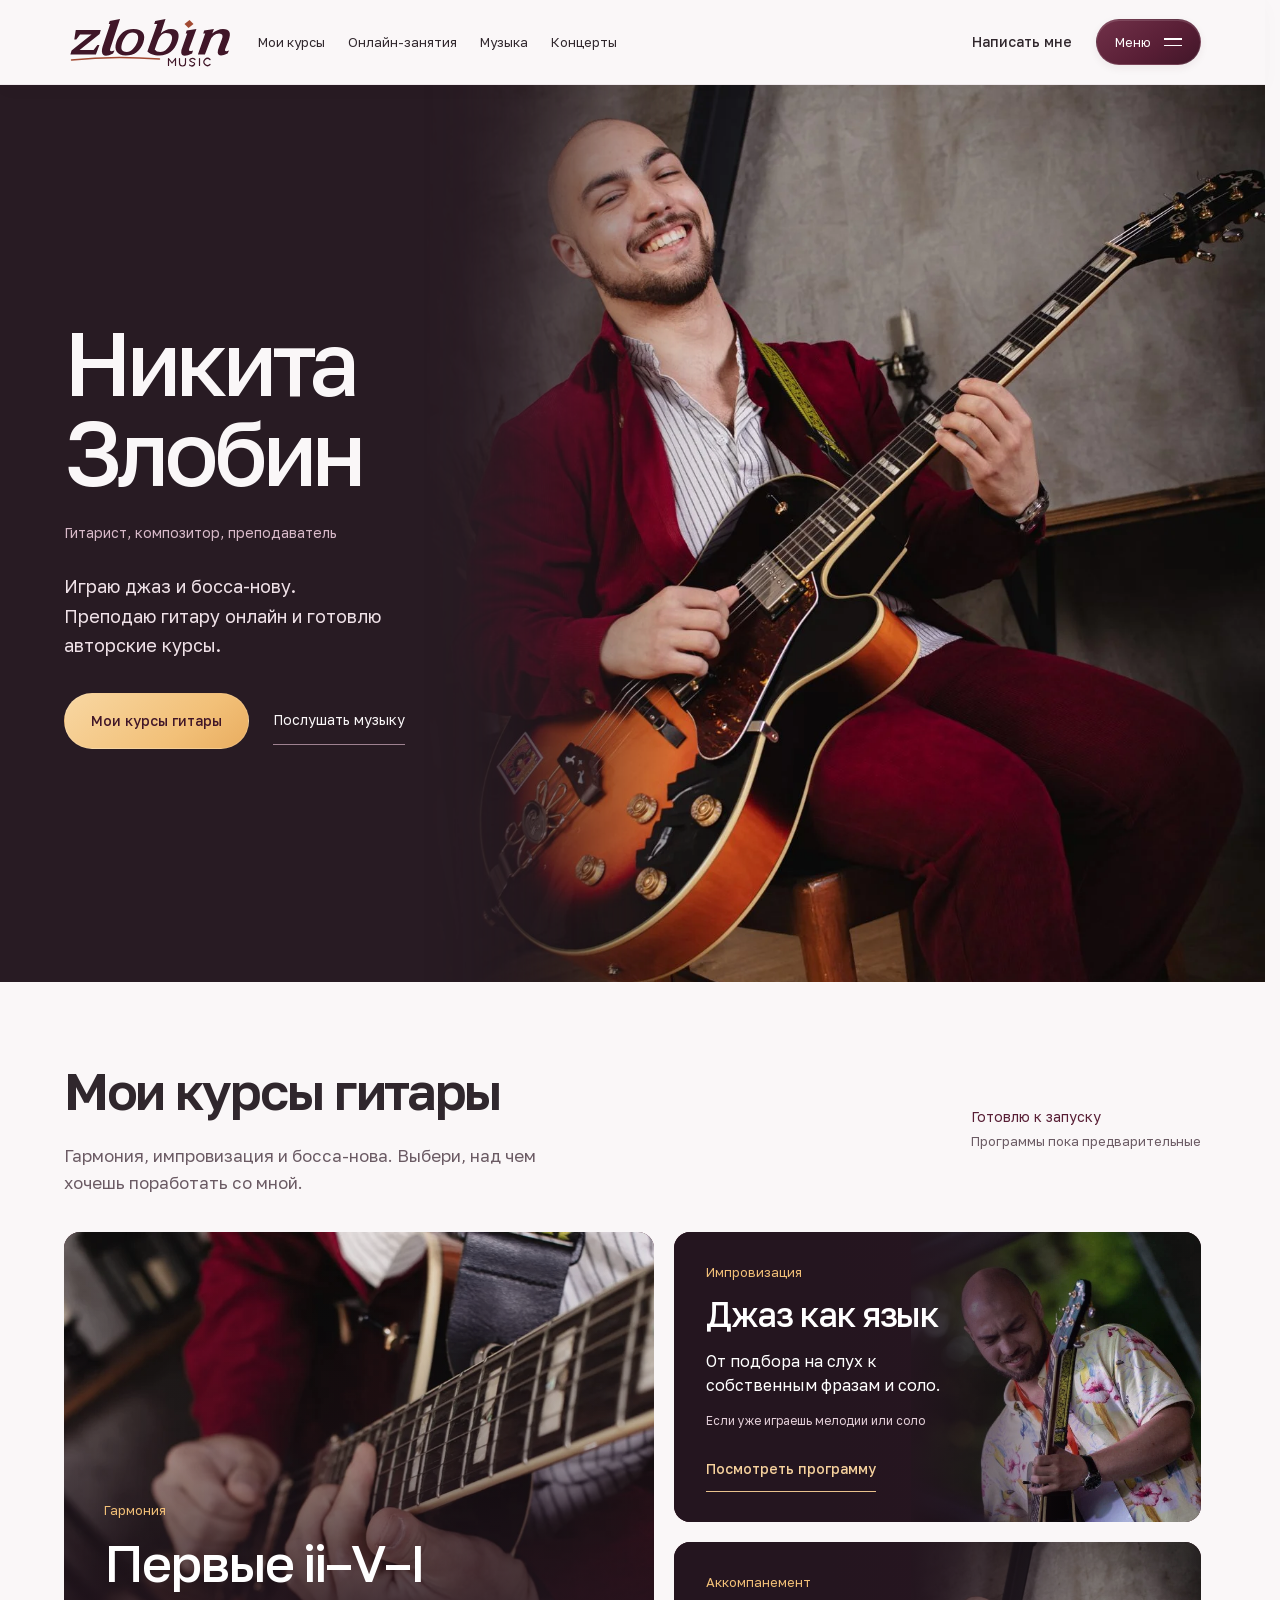
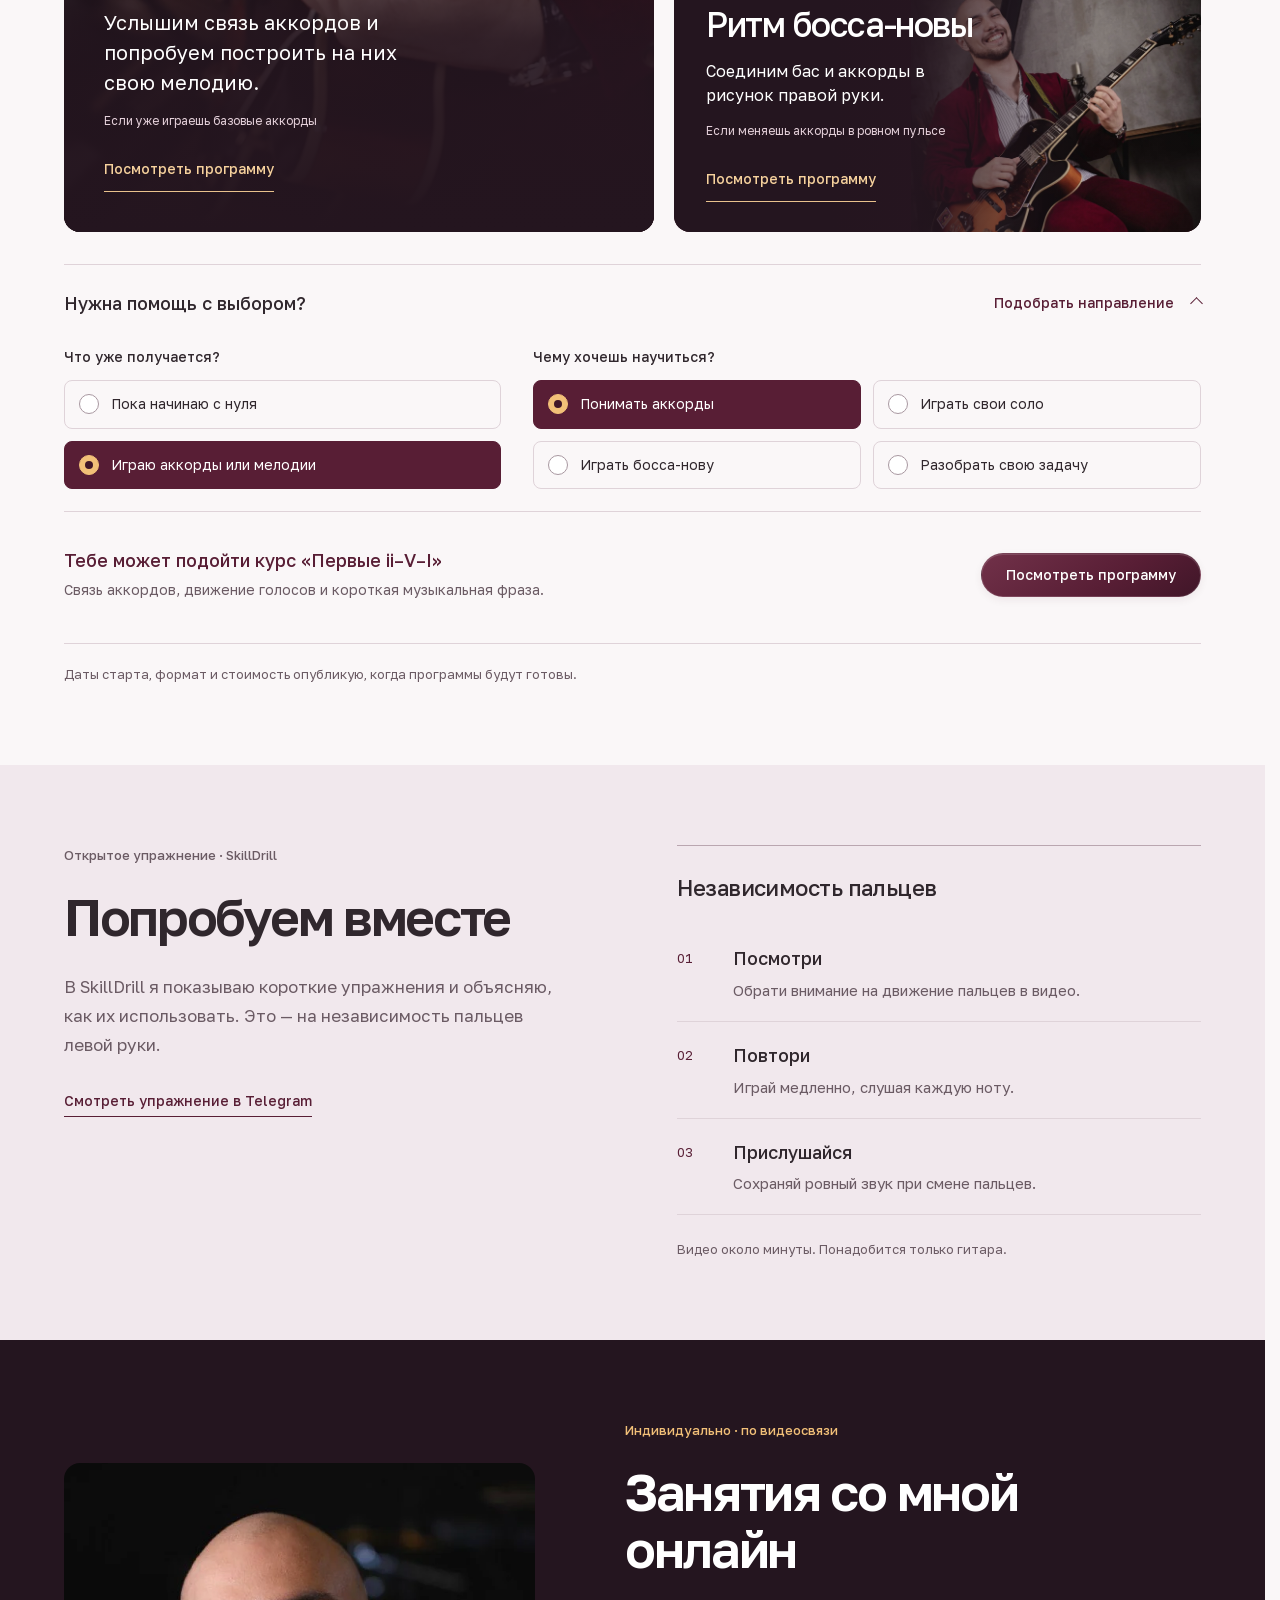
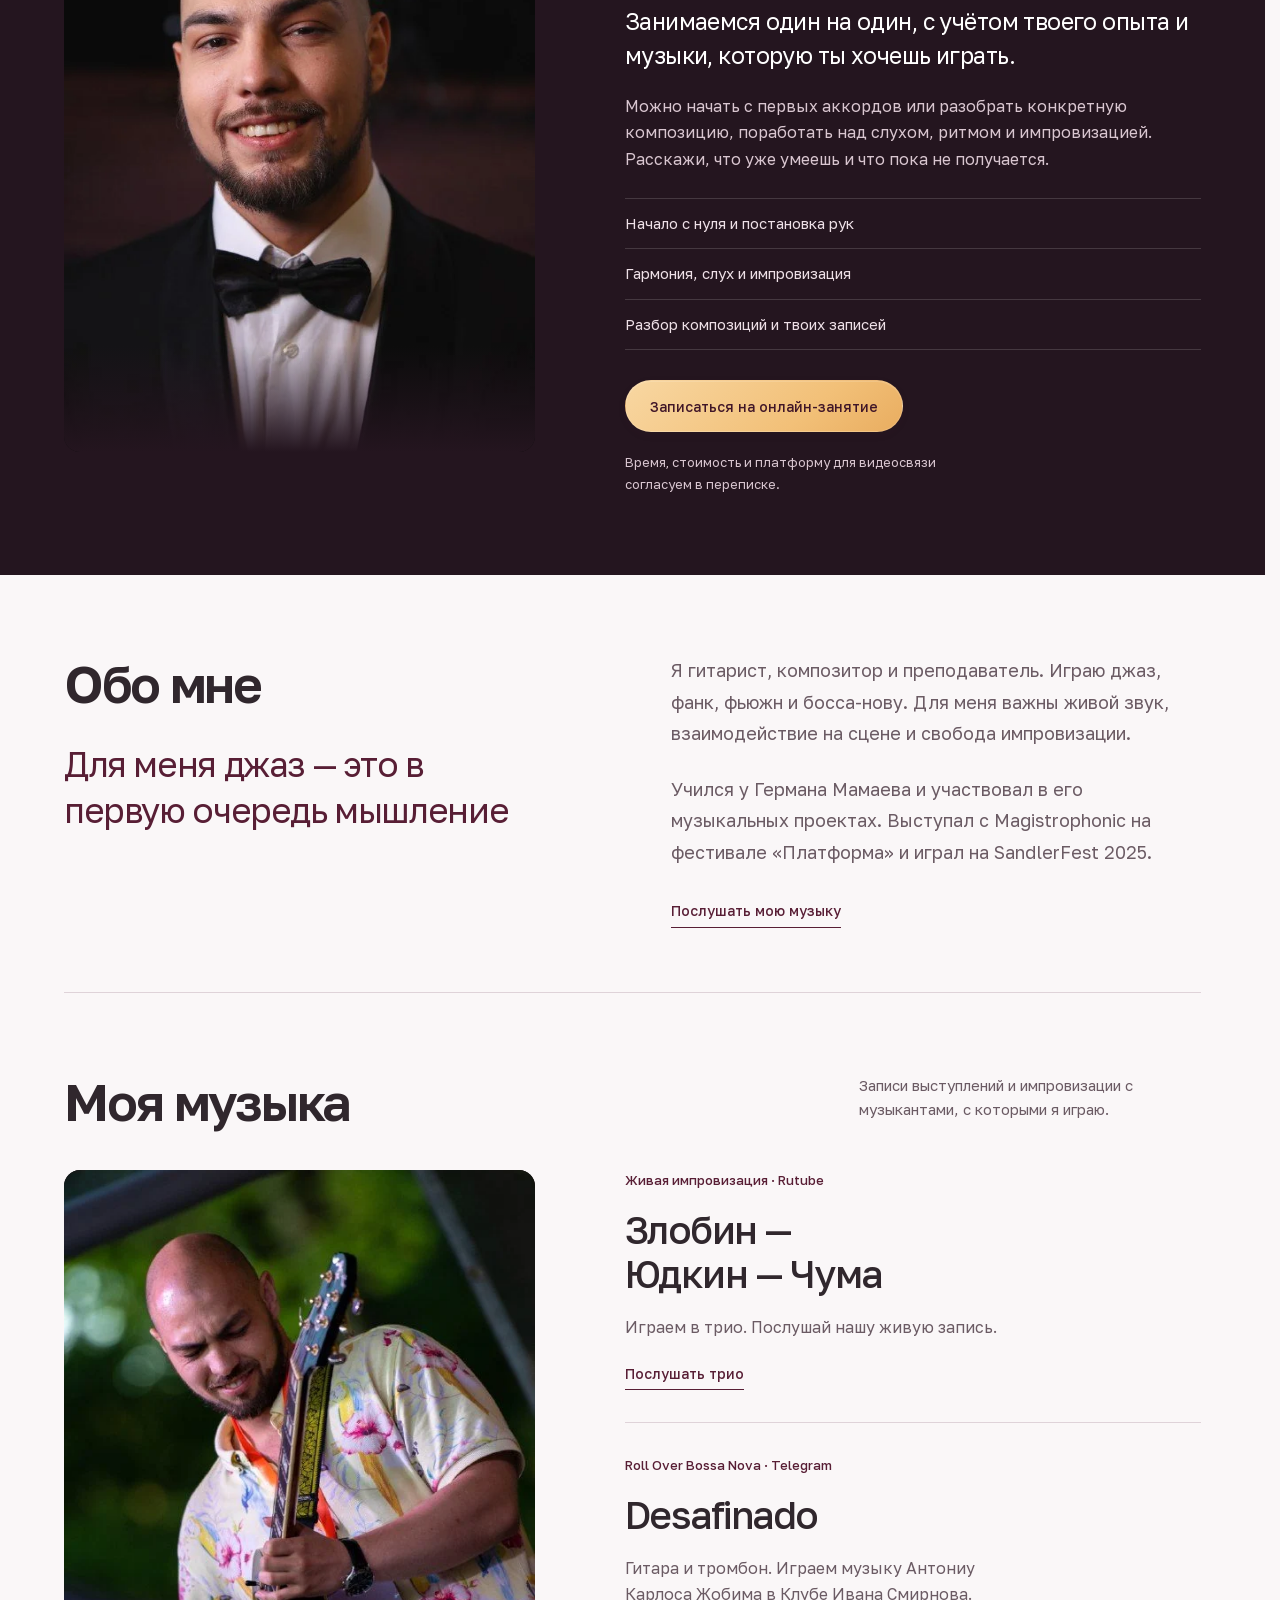
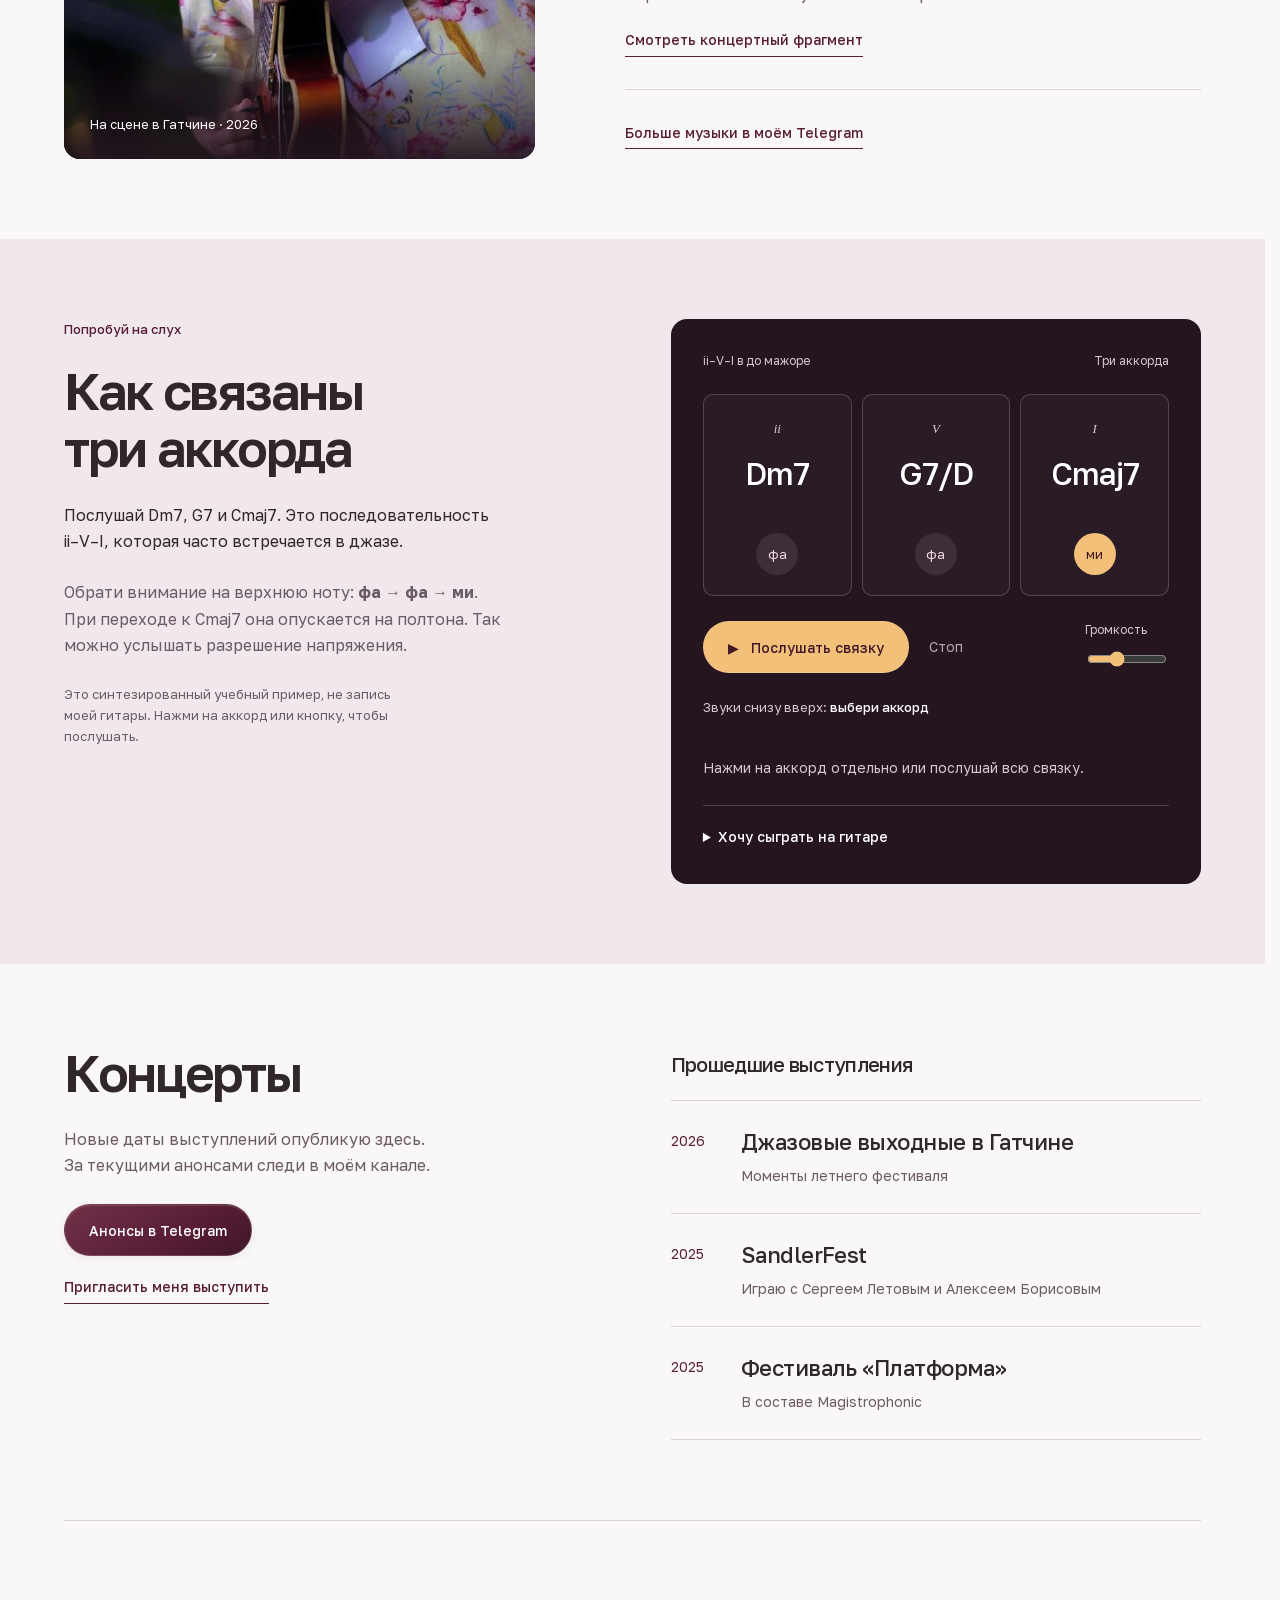
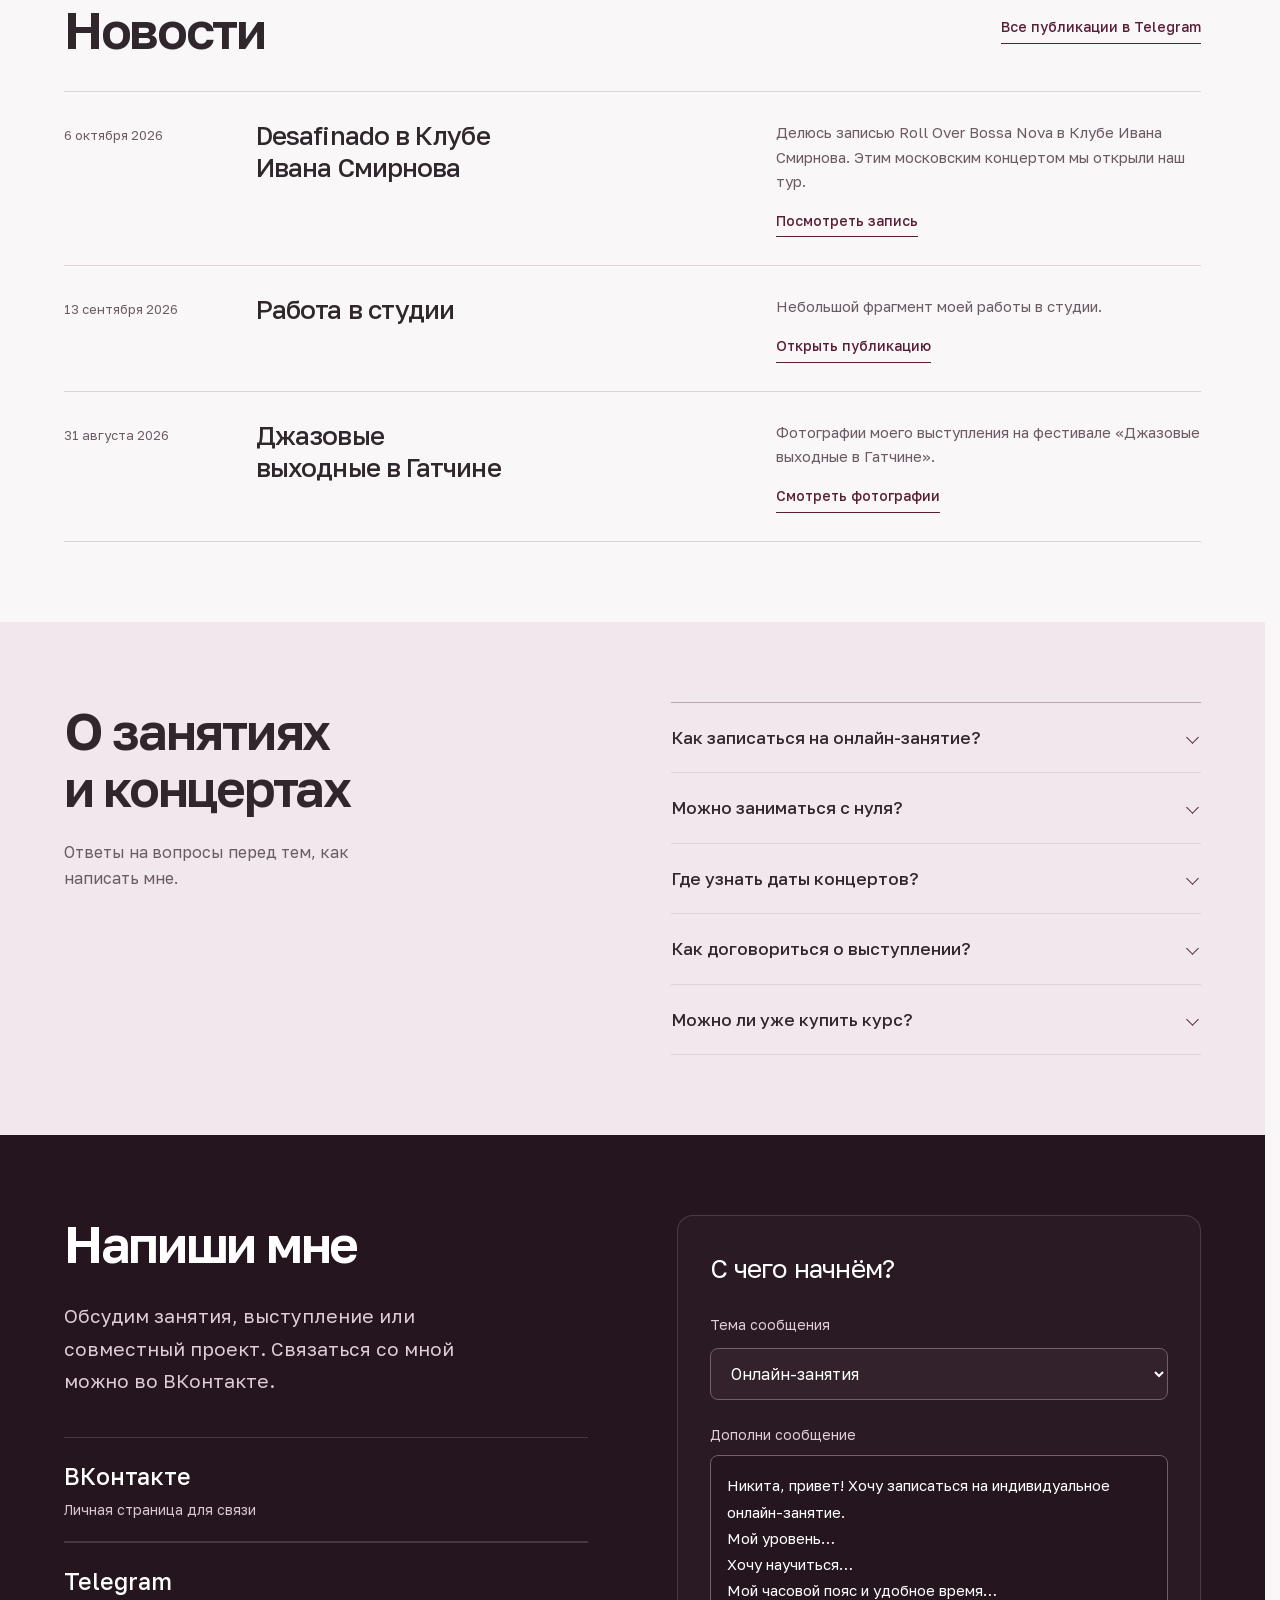
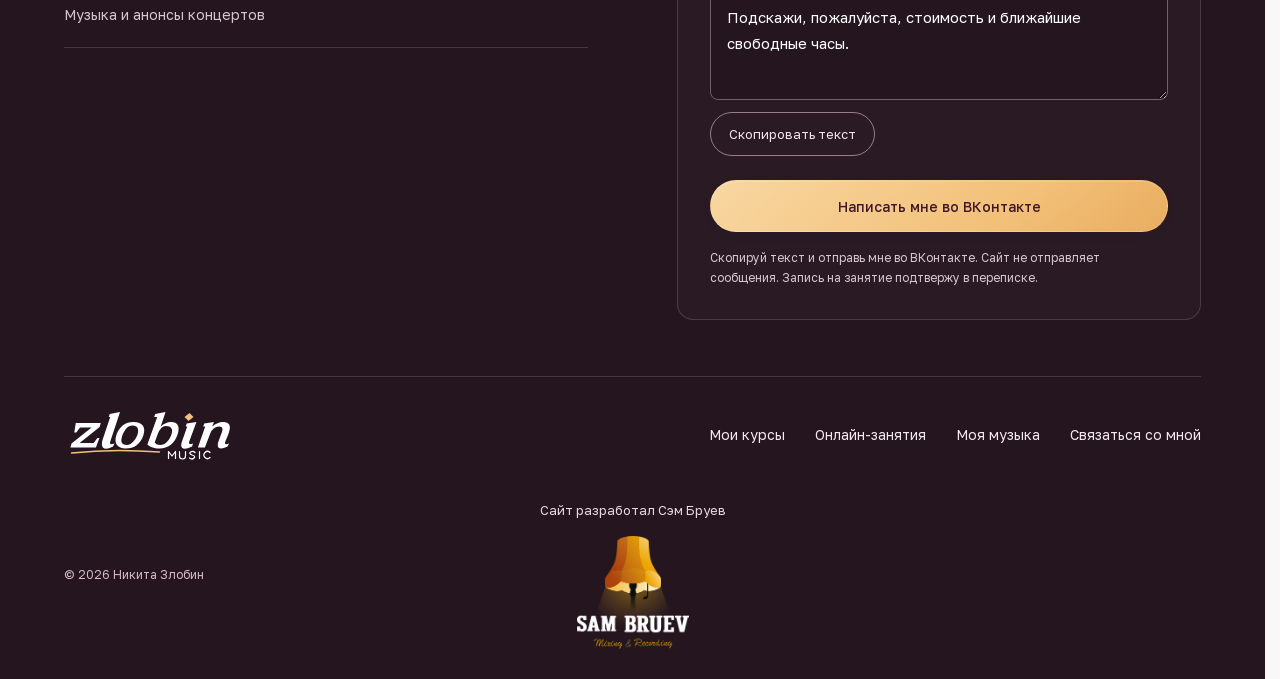
==== index.html @ dd5ce8de "Allocate two thirds to portrait and soften extended fade" ====
<!doctype html>
<html lang="ru">
<head>
<meta charset="utf-8">
<meta name="viewport" content="width=device-width, initial-scale=1">
<meta name="theme-color" content="#581e35">
<meta name="description" content="Я Никита Злобин, гитарист, композитор и преподаватель. Здесь моя музыка, концерты, новости, индивидуальные онлайн-занятия и курсы гитары.">
<meta name="robots" content="noindex, nofollow">
<meta property="og:title" content="Никита Злобин — музыка, концерты и занятия">
<meta property="og:description" content="Моя музыка, концертные записи и индивидуальные онлайн-занятия гитарой.">
<meta property="og:type" content="website">
<title>Никита Злобин — гитарист, композитор, преподаватель | Zlobin Music</title>
<link rel="icon" href="assets/favicon.svg?v=pathways-20261018" type="image/svg+xml">
<link rel="stylesheet" href="styles.css?v=hero-thirds-20261019">
<script src="site.js?v=pathways-20261018" defer></script>
<script src="app.js?v=pathways-20261018" defer></script>
</head>
<body>
<a class="skip" href="#main">Перейти к содержимому</a>
<header class="header">
 <a class="brand" href="#" aria-label="Zlobin Music — на главную"><img src="assets/logo.svg?v=pathways-20261018" alt="Zlobin Music" width="340" height="104"></a>
 <button class="menu-toggle" type="button" aria-expanded="false" aria-controls="menu-dialog" aria-haspopup="dialog">Меню <span class="menu-icon" aria-hidden="true"><i></i><i></i></span></button>
 <nav id="navigation" aria-label="Главная навигация"><a href="#courses">Мои курсы</a><a href="#lessons">Онлайн-занятия</a><a href="#music">Музыка</a><a href="#concerts">Концерты</a></nav>
 <a class="header-contact" href="#contact">Написать мне</a>
</header>
<main id="main">
<section class="artist-opening" aria-labelledby="hero-title">
 <div class="opening-layout">
  <div class="opening-copy">
   <h1 id="hero-title"><span>Никита</span> <span>Злобин</span></h1>
   <p class="opening-role">Гитарист, композитор, преподаватель</p>
   <p class="opening-description">Играю джаз и босса-нову.<br>Преподаю гитару онлайн и готовлю авторские курсы.</p>
   <div class="opening-actions"><a class="button button-light" href="#courses">Мои курсы гитары</a><a class="opening-listen" href="#music">Послушать музыку</a></div>
  </div>
  <figure class="opening-portrait"><img src="assets/portrait-burgundy.webp" width="1200" height="1800" alt="Я с полуакустической гитарой в бордовом костюме" fetchpriority="high"></figure>
 </div>
</section>
<section class="courses section editorial-courses" id="courses" aria-labelledby="courses-title">
 <div class="section-heading"><div><h2 id="courses-title">Мои курсы гитары</h2><p class="course-section-intro">Гармония, импровизация и босса-нова. Выбери, над чем хочешь поработать со мной.</p></div><p class="course-release-note">Готовлю к запуску<br><span>Программы пока предварительные</span></p></div>
 <div class="editorial-course-grid">
 <article class="course-feature course-feature-main"><img class="course-cover" src="assets/hands-fretboard.webp" width="1300" height="867" alt="Мои руки на грифе гитары" loading="lazy"><div class="course-feature-copy"><p class="course-category">Гармония</p><h3><a href="course-harmony.html">Первые ii–V–I</a></h3><p class="course-description">Услышим связь аккордов и попробуем построить на них свою мелодию.</p><p class="course-entry">Если уже играешь базовые аккорды</p><a class="course-feature-link" href="course-harmony.html">Посмотреть программу</a></div></article>
 <article class="course-feature course-feature-jazz"><img class="course-cover" src="assets/concert-gatchina.webp" width="532" height="800" alt="Играю на концерте в Гатчине" loading="lazy"><div class="course-feature-copy"><p class="course-category">Импровизация</p><h3><a href="course-jazz.html">Джаз как язык</a></h3><p class="course-description">От подбора на слух к собственным фразам и соло.</p><p class="course-entry">Если уже играешь мелодии или соло</p><a class="course-feature-link" href="course-jazz.html">Посмотреть программу</a></div></article>
 <article class="course-feature course-feature-bossa"><img class="course-cover" src="assets/portrait-burgundy.webp" width="1200" height="1800" alt="С гитарой перед выступлением" loading="lazy"><div class="course-feature-copy"><p class="course-category">Аккомпанемент</p><h3><a href="course-bossa.html">Ритм босса-новы</a></h3><p class="course-description">Соединим бас и аккорды в рисунок правой руки.</p><p class="course-entry">Если меняешь аккорды в ровном пульсе</p><a class="course-feature-link" href="course-bossa.html">Посмотреть программу</a></div></article>
 </div>
 <details class="course-assistance" open><summary><span>Нужна помощь с выбором?</span><span class="assistance-action">Подобрать направление</span></summary><div class="details-body"><div class="learning-finder" id="choose" aria-labelledby="choose-title">
 <div class="finder-heading"><h3 id="choose-title">Подберём направление</h3><p>Расскажи, что уже получается и что хочется освоить.</p></div>
 <div class="finder-fields"><fieldset class="level-options"><legend>Что уже получается?</legend><label><input type="radio" name="level" value="new"><span>Пока начинаю с нуля</span></label><label><input type="radio" name="level" value="basics" checked><span>Играю аккорды или мелодии</span></label></fieldset>
 <fieldset class="goal-options"><legend>Чему хочешь научиться?</legend><label><input type="radio" name="goal" value="harmony" checked><span>Понимать аккорды</span></label><label><input type="radio" name="goal" value="jazz"><span>Играть свои соло</span></label><label><input type="radio" name="goal" value="bossa"><span>Играть босса-нову</span></label><label><input type="radio" name="goal" value="personal"><span>Разобрать свою задачу</span></label></fieldset></div>
 <div class="recommendation"><div role="status" aria-live="polite"><p id="recommendation-title">Тебе может подойти курс «Первые ii–V–I»</p><span id="recommendation-text">Связь аккордов, движение голосов и короткая музыкальная фраза.</span></div><a class="button button-dark" id="recommendation-action" href="course-harmony.html">Посмотреть программу</a></div>
 <noscript><p>Выбери направление из программ выше или напиши мне о своей задаче.</p></noscript>
 </div></div></details>
 <p class="catalog-note">Даты старта, формат и стоимость опубликую, когда программы будут готовы.</p>
</section>
<section class="section first-lesson" id="first-lesson" aria-labelledby="first-lesson-title">
 <div class="sample-copy"><p class="section-label">Открытое упражнение · SkillDrill</p><h2 id="first-lesson-title">Попробуем вместе</h2><p class="sample-description">В SkillDrill я показываю короткие упражнения и объясняю, как их использовать. Это — на независимость пальцев левой руки.</p><a class="text-link" href="https://t.me/Zlobin_Academy/1515" target="_blank" rel="noopener noreferrer">Смотреть упражнение в Telegram</a></div>
 <div class="exercise-guide"><p class="exercise-heading">Независимость пальцев</p><ol class="exercise-steps"><li><span>Посмотри</span><p>Обрати внимание на движение пальцев в видео.</p></li><li><span>Повтори</span><p>Играй медленно, слушая каждую ноту.</p></li><li><span>Прислушайся</span><p>Сохраняй ровный звук при смене пальцев.</p></li></ol><p class="sample-caption">Видео около минуты. Понадобится только гитара.</p></div>
</section>
<section class="section lessons-section" id="lessons" aria-labelledby="lessons-title"><div class="lessons-photo"><img src="assets/portrait-tux.webp" width="1200" height="1800" alt="Мой портрет перед выступлением" loading="lazy"></div><div class="lessons-copy"><p class="section-label">Индивидуально · по видеосвязи</p><h2 id="lessons-title">Занятия со мной<br>онлайн</h2><p class="large-text">Занимаемся один на один, с учётом твоего опыта и музыки, которую ты хочешь играть.</p><p>Можно начать с первых аккордов или разобрать конкретную композицию, поработать над слухом, ритмом и импровизацией. Расскажи, что уже умеешь и что пока не получается.</p><ul class="lesson-topics"><li>Начало с нуля и постановка рук</li><li>Гармония, слух и импровизация</li><li>Разбор композиций и твоих записей</li></ul><a class="button button-light" href="#contact" data-contact-intent="lesson">Записаться на онлайн-занятие</a><p class="lesson-terms">Время, стоимость и платформу для видеосвязи согласуем в переписке.</p></div></section>
<section class="section mentor" id="nikita" aria-labelledby="nikita-title">
 <div class="mentor-intro"><h2 id="nikita-title">Обо мне</h2><p class="artist-statement">Для меня джаз — это в первую очередь мышление</p></div>
 <div class="mentor-copy"><p>Я гитарист, композитор и преподаватель. Играю джаз, фанк, фьюжн и босса-нову. Для меня важны живой звук, взаимодействие на сцене и свобода импровизации.</p><p>Учился у Германа Мамаева и участвовал в его музыкальных проектах. Выступал с Magistrophonic на фестивале «Платформа» и играл на SandlerFest 2025.</p><a class="text-link" href="#music">Послушать мою музыку</a></div>
</section>
<section class="section music-section" id="music" aria-labelledby="music-title">
 <div class="section-heading"><div><h2 id="music-title">Моя музыка</h2></div><p class="section-aside">Записи выступлений и импровизации с музыкантами, с которыми я играю.</p></div>
 <div class="music-layout">
  <figure class="music-portrait"><img src="assets/concert-gatchina.webp" width="532" height="800" alt="Играю на фестивале в Гатчине" loading="lazy"><figcaption>На сцене в Гатчине · 2026</figcaption></figure>
  <div class="music-recordings"><article class="recording"><p class="section-label">Живая импровизация · Rutube</p><h3>Злобин —<br>Юдкин — Чума</h3><p>Играем в трио. Послушай нашу живую запись.</p><a class="text-link" href="https://rutube.ru/video/dad7300457212fba377046d3d263dbac/" target="_blank" rel="noopener noreferrer">Послушать трио</a></article><article class="recording"><p class="section-label">Roll Over Bossa Nova · Telegram</p><h3>Desafinado</h3><p>Гитара и тромбон. Играем музыку Антониу Карлоса Жобима в Клубе Ивана Смирнова.</p><a class="text-link" href="https://t.me/Zlobin_Academy/1796" target="_blank" rel="noopener noreferrer">Смотреть концертный фрагмент</a></article><a class="music-more text-link" href="https://t.me/Zlobin_Academy" target="_blank" rel="noopener noreferrer">Больше музыки в моём Telegram</a></div>
 </div>
</section>
<section class="practice" id="practice" aria-labelledby="practice-title">
 <div class="practice-intro"><p class="section-label">Попробуй на слух</p><h2 id="practice-title">Как связаны<br>три аккорда</h2><p>Послушай Dm7, G7 и Cmaj7. Это последовательность ii–V–I, которая часто встречается в джазе.</p><p class="practice-instruction">Обрати внимание на верхнюю ноту: <strong>фа → фа → ми</strong>. При переходе к Cmaj7 она опускается на полтона. Так можно услышать разрешение напряжения.</p><p class="audio-disclaimer">Это синтезированный учебный пример, не запись моей гитары. Нажми на аккорд или кнопку, чтобы послушать.</p></div>
 <div class="lesson"><div class="lesson-top"><span>ii–V–I в до мажоре</span><span>Три аккорда</span></div>
  <div class="chords"><button class="chord" data-chord="0" aria-label="Послушать Dm7, ре минор септаккорд"><span class="degree">ii</span><strong>Dm7</strong><span class="chord-notes">ре · ля · до · фа</span><span class="top-note">фа</span></button><button class="chord" data-chord="1" aria-label="Послушать G7 с ре в басу"><span class="degree">V</span><strong>G7/D</strong><span class="chord-notes">ре · соль · си · фа</span><span class="top-note">фа</span></button><button class="chord" data-chord="2" aria-label="Послушать Cmaj7, до мажорный большой септаккорд"><span class="degree">I</span><strong>Cmaj7</strong><span class="chord-notes">до · соль · си · ми</span><span class="top-note resolve">ми</span></button></div>
  <div class="lesson-controls"><button class="button button-dark" id="play-sequence" aria-pressed="false"><span aria-hidden="true">▶</span> Послушать связку</button><button class="sound-stop" id="stop-audio" disabled>Стоп</button><label class="volume">Громкость <input id="volume" type="range" min="0" max="100" value="35" aria-label="Громкость примера"></label></div>
  <p class="voicing-caption">Звуки снизу вверх: <strong id="voicing-notes">выбери аккорд</strong></p><p class="sound-status" id="sound-status" role="status" aria-live="polite">Нажми на аккорд отдельно или послушай всю связку.</p>
  <details class="play-yourself"><summary>Хочу сыграть на гитаре</summary><div class="details-body"><div><p>Стандартный строй: ми–ля–ре–соль–си–ми. Струны от шестой к первой. × — не играть. Числа — лады.</p><dl><div><dt>Dm7</dt><dd>× 5 7 5 6 ×</dd></div><div><dt>G7/D</dt><dd>× 5 5 4 6 ×</dd></div><div><dt>Cmaj7</dt><dd>× 3 5 4 5 ×</dd></div></dl><p>G7/D — аккорд G7 с нотой ре в басу. Играй медленно, слушая каждый голос. Сначала спой верхние ноты, затем найди их на грифе.</p></div></div></details>
 </div>
</section>
<section class="concert-section section" id="concerts" aria-labelledby="concerts-title">
 <div class="concert-heading"><h2 id="concerts-title">Концерты</h2><p>Новые даты выступлений опубликую здесь. За текущими анонсами следи в моём канале.</p><a class="button button-dark" href="https://t.me/Zlobin_Academy" target="_blank" rel="noopener noreferrer">Анонсы в Telegram</a><a class="text-link concert-booking" href="#contact" data-contact-intent="concert">Пригласить меня выступить</a></div>
 <div class="concert-archive"><h3>Прошедшие выступления</h3>
 <a class="archive-item" href="https://t.me/Zlobin_Academy/1784" target="_blank" rel="noopener noreferrer"><span class="archive-year">2026</span><div><h4>Джазовые выходные в Гатчине</h4><p>Моменты летнего фестиваля</p></div></a>
 <a class="archive-item" href="https://t.me/Zlobin_Academy/1471" target="_blank" rel="noopener noreferrer"><span class="archive-year">2025</span><div><h4>SandlerFest</h4><p>Играю с Сергеем Летовым и Алексеем Борисовым</p></div></a>
 <a class="archive-item" href="https://t.me/Zlobin_Academy/1303" target="_blank" rel="noopener noreferrer"><span class="archive-year">2025</span><div><h4>Фестиваль «Платформа»</h4><p>В составе Magistrophonic</p></div></a>
 </div>
</section>
<section class="section news-section" id="news" aria-labelledby="news-title"><div class="section-heading"><div><h2 id="news-title">Новости</h2></div><a class="text-link" href="https://t.me/Zlobin_Academy" target="_blank" rel="noopener noreferrer">Все публикации в Telegram</a></div>
 <div class="news-grid">
 <article class="news-item"><time datetime="2026-10-06">6 октября 2026</time><h3><a href="https://t.me/Zlobin_Academy/1796" target="_blank" rel="noopener noreferrer">Desafinado в Клубе Ивана Смирнова</a></h3><p>Делюсь записью Roll Over Bossa Nova в Клубе Ивана Смирнова. Этим московским концертом мы открыли наш тур.</p><a class="text-link" href="https://t.me/Zlobin_Academy/1796" target="_blank" rel="noopener noreferrer">Посмотреть запись</a></article>
 <article class="news-item"><time datetime="2026-09-13">13 сентября 2026</time><h3><a href="https://t.me/Zlobin_Academy/1791" target="_blank" rel="noopener noreferrer">Работа в студии</a></h3><p>Небольшой фрагмент моей работы в студии.</p><a class="text-link" href="https://t.me/Zlobin_Academy/1791" target="_blank" rel="noopener noreferrer">Открыть публикацию</a></article>
 <article class="news-item"><time datetime="2026-08-31">31 августа 2026</time><h3><a href="https://t.me/Zlobin_Academy/1784" target="_blank" rel="noopener noreferrer">Джазовые выходные в Гатчине</a></h3><p>Фотографии моего выступления на фестивале «Джазовые выходные в Гатчине».</p><a class="text-link" href="https://t.me/Zlobin_Academy/1784" target="_blank" rel="noopener noreferrer">Смотреть фотографии</a></article>
 </div>
</section>
<section class="section faq" id="questions" aria-labelledby="faq-title"><div><h2 id="faq-title">О занятиях<br>и концертах</h2><p class="faq-intro">Ответы на вопросы перед тем, как написать мне.</p></div><div class="faq-list">
<details><summary>Как записаться на онлайн-занятие?</summary><div class="details-body"><p>Выбери тему «Онлайн-занятия» в контактах и напиши мне во ВКонтакте. Расскажи о своём уровне и задачах, укажи часовой пояс и удобное время. Стоимость, расписание и платформу для видеосвязи обсудим в переписке. Запись подтвержу лично.</p></div></details>
<details><summary>Можно заниматься с нуля?</summary><div class="details-body"><p>Да, можем начать с первых аккордов. Расскажи мне о своём инструменте и о музыке, которую хочешь играть. А для курсов ii–V–I, импровизации и босса-новы уже понадобятся базовые навыки.</p></div></details>
<details><summary>Где узнать даты концертов?</summary><div class="details-body"><p>Следи за анонсами в <a href="https://t.me/Zlobin_Academy" target="_blank" rel="noopener noreferrer">моём Telegram-канале</a>. Записи и фотографии прошлых выступлений собраны в разделе «Концерты».</p></div></details>
<details><summary>Как договориться о выступлении?</summary><div class="details-body"><p>В контактах выбери «Выступление на мероприятии». Напиши мне дату, город, площадку и желаемый формат выступления. Обсудим программу и условия.</p></div></details>
<details><summary>Можно ли уже купить курс?</summary><div class="details-body"><p>Я ещё готовлю курсы. Пока можно посмотреть предварительные программы и написать мне о своём интересе. Даты, формат и стоимость опубликую перед запуском. Оплата на сайте пока не открыта.</p></div></details>
</div></section>
<section class="contact" id="contact" aria-labelledby="contact-title"><div><h2 id="contact-title">Напиши мне</h2><p class="contact-intro">Обсудим занятия, выступление или совместный проект. Связаться со мной можно во ВКонтакте.</p><div class="contact-links"><a href="https://vk.com/nik_zlobin" target="_blank" rel="noopener noreferrer"><strong>ВКонтакте</strong><span>Личная страница для связи</span></a><a href="https://t.me/Zlobin_Academy" target="_blank" rel="noopener noreferrer"><strong>Telegram</strong><span>Музыка и анонсы концертов</span></a></div></div><div class="contact-action"><p class="contact-form-heading">С чего начнём?</p><label class="contact-topic-label" for="contact-topic">Тема сообщения</label><select id="contact-topic"><option value="lesson">Онлайн-занятия</option><option value="concert">Выступление на мероприятии</option><option value="collaboration">Совместный проект</option><option value="course">Курсы</option></select><div class="message-box"><label for="contact-message">Дополни сообщение</label><textarea id="contact-message" rows="6" spellcheck="false">Никита, привет! Хочу записаться на индивидуальное онлайн-занятие.
Мой уровень…
Хочу научиться…
Мой часовой пояс и удобное время…
Подскажи, пожалуйста, стоимость и ближайшие свободные часы.</textarea><div class="copy-row"><button class="copy-button" type="button" data-copy="contact-message">Скопировать текст</button><span class="copy-status" id="contact-message-status" role="status"></span></div></div><a class="button button-light" href="https://vk.com/nik_zlobin" target="_blank" rel="noopener noreferrer">Написать мне во ВКонтакте</a><p class="contact-note">Скопируй текст и отправь мне во ВКонтакте. Сайт не отправляет сообщения. Запись на занятие подтвержу в переписке.</p></div></section>
</main>
<footer class="site-footer">
 <div class="footer-main"><a class="brand" href="#" aria-label="Zlobin Music — на главную"><img src="assets/logo-light.svg?v=pathways-20261018" alt="Zlobin Music" width="340" height="104"></a><nav class="footer-nav" aria-label="Навигация в подвале"><a href="#courses">Мои курсы</a><a href="#lessons">Онлайн-занятия</a><a href="#music">Моя музыка</a><a href="#contact">Связаться со мной</a></nav></div>
 <div class="footer-meta"><span>© 2026 Никита Злобин</span><a class="footer-creator" href="https://sambruev.ru/" target="_blank" rel="noopener noreferrer" aria-label="Сайт разработал Сэм Бруев — перейти на sambruev.ru"><span class="footer-creator-label">Сайт разработал Сэм Бруев</span><img src="assets/sam-bruev-logo.png?v=transparent" alt="Sam Bruev — логотип с лампой" width="512" height="514" loading="lazy"></a></div>
</footer>
<dialog id="menu-dialog" class="menu-drawer" aria-labelledby="menu-title">
<div class="drawer-top"><span id="menu-title"><img src="assets/logo-light.svg?v=pathways-20261018" width="340" height="104" alt="Zlobin Music"></span><button class="menu-close" type="button" aria-label="Закрыть меню"><span aria-hidden="true">×</span></button></div>
<div class="drawer-intro"><img src="assets/portrait-burgundy.webp" alt="" width="1200" height="1800"><div><p>Никита Злобин</p><span>Гитарист и преподаватель</span></div></div>
<nav class="drawer-nav" aria-label="Все разделы сайта"><a href="#courses">Мои курсы</a><a href="#nikita">Обо мне</a><a href="#lessons">Онлайн-занятия</a><a href="#music">Моя музыка</a><a href="#concerts">Концерты</a><a href="#news">Новости</a><a href="#contact">Написать мне</a></nav>

</dialog>

<noscript><div class="noscript">Подбор курса, меню и звук используют JavaScript. Программы курсов и ссылки на мои страницы доступны без него.</div></noscript>
</body>
</html>
---- styles.css ----
@font-face{font-family:Golos;src:url('assets/golos-latin.woff2') format('woff2');font-style:normal;font-weight:400 900;font-display:swap;unicode-range:U+0000-00FF,U+0131,U+0152-0153,U+02BB-02BC,U+02C6,U+02DA,U+02DC,U+0304,U+0308,U+0329,U+2000-206F,U+20AC,U+2122,U+2191,U+2193,U+2212,U+2215,U+FEFF,U+FFFD}
@font-face{font-family:Golos;src:url('assets/golos-cyrillic.woff2') format('woff2');font-style:normal;font-weight:400 900;font-display:swap;unicode-range:U+0301,U+0400-045F,U+0490-0491,U+04B0-04B1,U+2116}
:root{--wine:#581e35;--wine-dark:#401628;--ink:#242c38;--muted:#59636e;--paper:#fafbfc;--blue:#e8eff6;--blue-deep:#203c58;--line:#d1d9e1;--white:#fff;--gutter:clamp(22px,5vw,80px);--radius:5px;--font:Golos,Arial,sans-serif;color-scheme:light}
*{box-sizing:border-box}html{scroll-behavior:smooth;scroll-padding-top:28px}body{margin:0;color:var(--ink);background:var(--paper);font:16px/1.6 var(--font);-webkit-font-smoothing:antialiased}body.modal-open{overflow:hidden}button,input{font:inherit}a{color:inherit;text-decoration:none}button{cursor:pointer}button:disabled{cursor:default}button,a,input,summary{-webkit-tap-highlight-color:transparent}button:focus-visible,a:focus-visible,input:focus-visible,summary:focus-visible{outline:3px solid #ad6213;outline-offset:5px}img{display:block;max-width:100%;height:auto}p,h1,h2,h3,figure{margin:0}p{max-width:67ch}h1,h2,h3{font-weight:600;letter-spacing:-.055em;line-height:1.06;text-wrap:balance}h1{font-size:clamp(56px,6.5vw,104px)}h2{font-size:clamp(35px,4vw,62px)}h3{font-size:clamp(27px,2.4vw,37px)}.sr-only{position:absolute;width:1px;height:1px;overflow:hidden;clip-path:inset(50%);white-space:nowrap}.skip{position:fixed;left:20px;top:-100px;padding:12px 20px;z-index:100;background:white;color:var(--ink)}.skip:focus{top:16px}.header{min-height:100px;padding:20px var(--gutter);display:flex;align-items:center;justify-content:space-between;gap:24px;background:#fff}.brand{display:block;line-height:1}.brand>span{font-size:38px;font-weight:700;letter-spacing:-3px;position:relative;padding-right:50px}.brand-music{position:absolute;right:0;bottom:-12px;font-family:Georgia,serif;font-size:23px;font-style:italic;font-weight:400;letter-spacing:-1.5px}.brand img{width:150px;height:auto}.header nav{display:flex;align-items:center;gap:30px;font-size:14px}.header nav a:hover,.header-contact:hover{color:var(--wine);text-decoration:underline;text-underline-offset:6px}.header-contact{font-size:14px;font-weight:500}.header-contact span{margin-left:16px}.menu-toggle{display:none}.hero{display:grid;grid-template-columns:1.08fr 1fr;min-height:720px;background:var(--wine);color:#fff;overflow:hidden}.hero-copy{padding:clamp(48px,5.3vw,86px) 36px 34px var(--gutter);display:flex;align-items:flex-start;flex-direction:column}.intro{font-size:14px;color:#e8ccd7;margin-bottom:36px;line-height:1.5}.hero-description{font-size:18px;line-height:1.7;max-width:430px;margin-top:30px;color:#f1dee6}.hero-actions{display:flex;align-items:center;gap:28px;margin-top:38px;flex-wrap:wrap}.button{display:inline-flex;align-items:center;justify-content:center;gap:22px;min-height:54px;padding:14px 23px;border:1px solid transparent;border-radius:var(--radius);font-size:14px;font-weight:500;line-height:1.5;transition:background-color .15s,color .15s}.button-light{background:#fff;color:var(--wine)}.button-light:hover{background:#f2e8ed}.button-dark{background:var(--blue-deep);color:#fff}.button-dark:hover{background:#142a40}.button-outline{border-color:var(--ink);background:transparent;color:var(--ink)}.button-outline:hover{background:var(--ink);color:#fff}.listen-link{position:relative;padding-left:39px;line-height:1.4;font-size:14px}.listen-link small{display:block;color:#e8ccd7;font-size:11px;margin-top:5px}.play-icon{position:absolute;left:0;top:2px;border:1px solid #bc8a9f;border-radius:100%;width:29px;height:29px;display:grid;place-items:center;font-size:10px;padding-left:1px}.hero-foot{margin-top:auto;padding-top:48px;color:#d4acbc;font-size:12px}.hero-photo{position:relative;min-width:0}.hero-photo>img{position:absolute;width:100%;height:100%;object-fit:cover;object-position:50% 38%}.hero-photo figcaption{position:absolute;bottom:24px;right:26px;padding:12px 17px;background:#fff;color:var(--ink);font-weight:500;font-size:14px;border-radius:3px}.hero-photo figcaption span{display:block;font-size:10px;font-weight:400;margin-top:4px}.musical-line{padding:26px var(--gutter);display:flex;justify-content:space-between;gap:16px;align-items:center;background:var(--blue);font-size:18px;font-weight:500;letter-spacing:-.4px}.line-mark{color:#6a839d;font-family:Georgia,serif;font-size:28px}.section{padding:100px var(--gutter);max-width:1600px;margin:auto}.section-label{font-size:13px;font-weight:500;margin-bottom:22px;color:var(--muted)}.intro-section{display:grid;grid-template-columns:1fr 1fr;gap:8%}.intro-explanation p+p{margin-top:18px;color:var(--muted)}.large-text{font-size:clamp(21px,2vw,27px);line-height:1.45;letter-spacing:-.6px}.text-link{display:inline-flex;align-items:center;gap:14px;border:0;border-bottom:1px solid currentColor;background:transparent;padding:0 0 4px;font-size:14px;font-weight:500;color:var(--wine);line-height:1.6}.text-link:hover{color:var(--ink)}.intro-explanation .text-link{margin-top:26px}.courses{padding-top:85px}.section-heading{display:flex;align-items:flex-end;justify-content:space-between;gap:40px;margin-bottom:40px}.launch-note{display:flex;gap:12px;max-width:330px;font-size:12px;color:var(--muted)}.launch-note strong{font-size:13px;color:var(--ink);font-weight:500}.launch-note p{margin-top:5px}.status-dot{width:8px;height:8px;background:#2d664b;flex-shrink:0;border-radius:50%;margin-top:6px}.course-grid{display:grid;grid-template-columns:repeat(3,minmax(0,1fr));gap:26px}.course{min-width:0;display:flex;flex-direction:column;background:#fff;border:1px solid var(--line);border-radius:5px;overflow:hidden}.course-art{height:230px;position:relative;overflow:hidden}.harmony-art{background:#c9dced;display:flex;align-items:center;justify-content:space-around;padding:20px;color:#254760}.harmony-art>span{font-family:Georgia,serif;font-size:80px;font-style:italic;position:relative;z-index:1}.harmony-art svg{position:absolute;left:0;bottom:15px;right:0;width:100%;height:90px;fill:none;stroke:#678faf;stroke-width:2}.jazz-art img{width:100%;height:100%;object-fit:cover;object-position:center 50%}.jazz-art>span{position:absolute;bottom:18px;left:22px;font-size:30px;color:white;font-weight:600;letter-spacing:-1px;text-shadow:0 2px 10px #000}.bossa-art{background:#eadfd3;color:#5d3026;padding:28px;display:flex;justify-content:space-between}.bossa-art>span{font-size:60px;line-height:.95;letter-spacing:-3px;font-weight:500}.rhythm{display:flex;gap:9px;position:absolute;bottom:21px;right:21px;align-items:flex-end}.rhythm i{display:block;width:10px;height:36px;background:#98644d;border-radius:6px}.rhythm i:nth-child(3n+1){height:65px}.rhythm i:nth-child(3n+2){height:22px}.course-content{padding:27px 25px 22px;display:flex;flex-direction:column;flex:1}.course-type{font-size:13px;color:var(--muted);margin-bottom:15px}.course-content h3{margin-bottom:19px}.course-content>p:not(.course-type){font-size:16px;line-height:1.65}.course-content .course-fit{margin-top:20px;color:var(--muted);font-size:14px!important;padding-bottom:25px}.course-open{margin-top:auto;background:none;border:0;border-top:1px solid var(--line);width:100%;padding:19px 0 0;text-align:left;color:var(--wine);font-size:13px;font-weight:500;display:flex;justify-content:space-between;gap:8px}.course-open:hover{color:var(--ink)}.catalog-note{font-size:14px;color:var(--muted);margin-top:19px}.course-help{display:flex;justify-content:space-between;align-items:center;gap:24px;margin-top:35px;padding-top:30px;border-top:1px solid var(--line);font-size:17px}.course-help p>span{font-size:13px;color:var(--muted)}.practice{padding:85px var(--gutter);background:var(--blue);display:grid;grid-template-columns:.85fr 1.15fr;gap:7%;align-items:center}.practice-intro>p:not(.section-label){margin-top:25px;font-size:15px;max-width:44ch}.practice-intro .practice-instruction{color:var(--muted)}.practice-intro .audio-disclaimer{font-size:13px!important;line-height:1.6;color:var(--muted)}.lesson{background:#fff;padding:30px;border-radius:7px;box-shadow:0 12px 40px #26415c09}.lesson-top{display:flex;justify-content:space-between;font-size:12px;color:var(--muted);gap:20px;padding-bottom:20px}.chords{display:grid;grid-template-columns:repeat(3,minmax(0,1fr));gap:10px}.chord{padding:20px 6px 14px;border:1px solid var(--line);border-radius:4px;background:var(--paper);color:var(--ink);display:flex;flex-direction:column;align-items:center;min-width:0;transition:background-color .15s,border-color .15s}.chord:hover{border-color:var(--blue-deep)}.chord.active{background:var(--blue-deep);color:#fff;border-color:var(--blue-deep)}.degree{font-size:13px;font-family:Georgia,serif;font-style:italic}.chord strong{font-size:clamp(21px,2.2vw,33px);letter-spacing:-1px;font-weight:500;margin:8px 0 10px}.chord-notes{display:none}.top-note{display:grid;place-items:center;border-radius:50%;width:42px;height:42px;margin-top:24px;background:#e3ebf3;font-size:13px;color:var(--blue-deep)}.top-note.resolve{background:#e2eddf;color:#345230}.lesson-controls{display:flex;flex-wrap:wrap;gap:15px;align-items:center;margin-top:24px}.lesson-controls .button{font-size:12px;min-height:48px;padding:11px 16px;gap:12px}.sound-stop{border:0;background:none;color:var(--ink);font-size:12px;padding:10px 0}.sound-stop:disabled{color:#6e7781}.volume{margin-left:auto;font-size:10px;color:var(--muted);display:flex;flex-direction:column;gap:3px}.volume input{width:80px;accent-color:var(--blue-deep);height:20px}.sound-status{font-size:14px;color:var(--muted);margin-top:18px;min-height:36px;max-width:none}.play-yourself{border-top:1px solid var(--line);margin-top:12px;font-size:14px}.play-yourself summary{padding:18px 0 0;cursor:pointer;font-weight:500}.play-yourself>div{padding-top:16px;color:var(--muted)}.play-yourself dl{display:flex;justify-content:space-between;gap:12px;flex-wrap:wrap}.play-yourself dt{font-weight:600;color:var(--ink)}.play-yourself dd{margin:4px 0 0;letter-spacing:1px}.mentor{display:grid;grid-template-columns:1fr 1fr;gap:9%;align-items:center;padding-top:110px;padding-bottom:110px}.mentor-image{position:relative}.mentor-image img{width:100%;aspect-ratio:4/5;object-fit:cover;object-position:56% 50%;border-radius:5px}.mentor-image>span{position:absolute;bottom:22px;left:22px;right:22px;background:white;padding:16px 20px;font-size:17px;letter-spacing:-.4px}.mentor-copy h2{margin-bottom:30px}.mentor-copy>p:not(.section-label){margin-top:20px;color:var(--muted);font-size:16px}.mentor-copy .large-text{color:var(--wine)!important;font-size:27px!important;line-height:1.4}.mentor-evidence{margin:30px 0 25px;border-top:1px solid var(--line);border-bottom:1px solid var(--line);padding:20px 0}.mentor-evidence a{display:flex;gap:16px;align-items:center}.mentor-evidence strong{font-size:13px;font-weight:500}.mentor-evidence small{display:block;color:var(--muted);font-size:10px;margin-top:4px}.small-play{border:1px solid var(--line);width:42px;height:42px;flex-shrink:0;display:grid;place-items:center;border-radius:100%;font-size:11px;color:var(--wine)}.choose{display:grid;grid-template-columns:1fr 1fr;gap:9%;padding-top:70px;padding-bottom:70px;background:#f0f3f5;max-width:none}.choose>div>p:not(.section-label){font-size:14px;color:var(--muted);max-width:36ch;margin-top:24px}.chooser fieldset{border:0;padding:0;margin:0;display:grid;gap:10px}.chooser label{display:flex;align-items:center;gap:13px;padding:16px;background:#fff;border:1px solid var(--line);border-radius:4px;cursor:pointer;font-size:15px}.chooser label:has(input:checked){border-color:var(--wine);background:#fffafd}.chooser input{accent-color:var(--wine);width:17px;height:17px;flex-shrink:0;margin:0}.recommendation{padding:23px 0 0}.recommendation>p{font-size:17px;font-weight:500}.recommendation>span{display:block;font-size:14px;color:var(--muted);margin-top:7px;min-height:42px}.recommendation>.text-link{margin-top:12px}.faq{display:grid;grid-template-columns:.85fr 1.15fr;gap:7%}.faq-list details{border-bottom:1px solid var(--line)}.faq-list summary{list-style:none;padding:22px 32px 22px 0;cursor:pointer;position:relative;font-size:16px;font-weight:500;line-height:1.5}.faq-list summary::-webkit-details-marker{display:none}.faq-list summary:after{content:'+';position:absolute;right:0;top:19px;font-size:24px;font-weight:400;color:var(--wine)}.faq-list details[open] summary:after{content:'−'}.faq-list details:first-child summary{padding-top:0}.faq-list details:first-child summary:after{top:-4px}.faq-list details p{padding:0 18px 24px 0;font-size:14px;color:var(--muted)}.faq-list a{text-decoration:underline;text-underline-offset:3px}.contact{display:grid;grid-template-columns:1fr 1fr;gap:9%;padding:76px var(--gutter);background:var(--wine);color:white}.contact .section-label{color:#dcc0cc}.contact h2{font-size:clamp(52px,6vw,90px)}.contact-action{padding-top:22px}.contact-action>p{font-size:17px;color:#f1dee6;max-width:42ch}.contact-action .button{margin-top:28px}.contact-action .contact-note{font-size:11px;margin-top:13px;color:#dcc0cc}.contact-channel{display:inline-block;font-size:12px;margin-top:30px;text-decoration:underline;text-underline-offset:5px;color:#f1dee6}footer{display:flex;justify-content:space-between;align-items:center;padding:42px var(--gutter);gap:30px;background:#fff}footer>p{font-size:13px;color:var(--muted)}footer>div{font-size:10px;color:var(--muted);display:grid;gap:5px;text-align:right}dialog{border:0;border-radius:8px;padding:46px;max-width:640px;width:calc(100% - 32px);max-height:90dvh;color:var(--ink);background:var(--paper);box-shadow:0 24px 100px #0005}dialog::backdrop{background:#152232b8;backdrop-filter:blur(5px)}.dialog-close{position:absolute;right:14px;top:10px;background:none;border:0;font-size:33px;width:42px;height:42px;color:var(--ink)}dialog h2{font-size:40px;padding-right:12px}#dialog-intro{margin-top:23px;font-size:15px;color:var(--muted)}#dialog-modules{padding-left:21px;font-size:14px;margin:25px 0}#dialog-modules li{padding:8px 0 8px 5px}#dialog-modules li::marker{color:var(--wine);font-weight:600}.dialog-note{padding:18px;background:var(--blue);font-size:12px;margin:24px 0}.dialog-note strong{font-size:13px}.dialog-note p{margin-top:5px}.dialog-link-note{font-size:11px;color:var(--muted);margin-top:12px}.noscript{background:white;padding:24px;font-size:14px}
@media(min-width:1600px){.hero{min-height:800px}.hero-copy{padding-left:max(80px,calc((100vw - 1440px)/2))}.hero-photo img{object-position:50% 35%}.practice,.contact,.choose{padding-inline:max(80px,calc((100vw - 1440px)/2))}}
@media(max-width:1100px){.header nav{gap:20px}.header-contact{font-size:12px}.hero{min-height:670px}.hero-copy{padding-top:50px}.hero-actions{gap:24px;margin-top:28px}.hero-description{font-size:16px}.hero-foot{padding-top:30px}.hero-photo img{object-position:50% 40%}.section{padding-top:75px;padding-bottom:75px}.courses{padding-top:70px}.course-grid{gap:16px}.course-content{padding:22px 18px}.course-art{height:190px}.harmony-art>span{font-size:66px}.bossa-art>span{font-size:53px}.practice{gap:4%;grid-template-columns:.85fr 1.15fr;padding-block:70px}.lesson{padding:22px}.chords{gap:6px}.chord-notes{font-size:8px}.volume{width:100%;flex-direction:row;align-items:center;gap:12px}.mentor{gap:6%}.mentor-image img{aspect-ratio:3/4}.mentor-image>span{font-size:14px;padding:13px}.mentor-copy .large-text{font-size:23px!important}}
@media(max-width:760px){.header{min-height:82px;padding-block:18px;position:relative;flex-wrap:wrap}.brand img{width:127px}.brand>span{font-size:30px}.brand-music{font-size:20px}.header-contact{display:none}.menu-toggle{display:flex;align-items:center;gap:12px;background:none;border:0;padding:10px 0 10px 15px;color:var(--ink);font-size:13px}.header nav{display:none;width:100%;padding:20px 0 5px;border-top:1px solid var(--line);gap:20px;flex-wrap:wrap}.header nav.open{display:flex}.hero{grid-template-columns:1fr;min-height:0}.hero-copy{padding:30px var(--gutter) 25px}.intro{font-size:12px;margin-bottom:27px;max-width:31ch}.hero h1{font-size:clamp(54px,11vw,82px);letter-spacing:-3px}.hero-description{font-size:16px;max-width:40ch;margin-top:24px}.hero-actions{gap:23px;width:100%;margin-top:28px}.hero-actions .button{font-size:14px;padding-inline:19px;width:100%}.hero-foot{margin-top:22px;padding-top:0;font-size:12px;max-width:37ch}.hero-photo{height:400px}.hero-photo img{object-position:50% 40%}.hero-photo figcaption{right:18px;bottom:18px;font-size:12px}.hero-photo figcaption span{font-size:9px}.musical-line{padding:20px var(--gutter);font-size:12px;gap:10px;letter-spacing:-.2px}.line-mark{font-size:19px}.section{padding:62px var(--gutter)}.intro-section{grid-template-columns:1fr;gap:28px}.section-label{font-size:12px;margin-bottom:18px}.intro-explanation p+p{font-size:16px}.large-text{font-size:22px}.courses{padding-top:60px}.section-heading{display:block;margin-bottom:28px}.launch-note{margin-top:24px;max-width:38ch}.course-grid{grid-template-columns:1fr;gap:24px}.course-art{height:230px}.course-content{padding:25px}.course-content h3{font-size:33px}.course-content>p:not(.course-type){font-size:15px}.course-type{font-size:13px}.course-fit{min-height:0}.course-open{font-size:14px}.harmony-art>span{font-size:88px}.harmony-art{padding-inline:12%}.bossa-art{padding-left:35px}.bossa-art>span{font-size:74px}.rhythm{right:35px;bottom:27px;gap:13px}.rhythm i{width:13px}.catalog-note{font-size:14px}.course-help{align-items:flex-start;flex-direction:column;margin-top:26px;padding-top:25px;font-size:16px;gap:20px}.course-help .button{font-size:13px;width:100%}.practice{grid-template-columns:1fr;padding:60px var(--gutter);gap:30px}.practice-intro>p:not(.section-label){max-width:50ch}.lesson{padding:21px 16px}.chord{padding:16px 3px 13px}.chord strong{font-size:23px}.chord-notes{font-size:8px}.top-note{margin-top:20px;width:34px;height:34px;font-size:11px}.lesson-top{font-size:10px}.lesson-controls{gap:18px}.volume{width:auto;flex-direction:column;align-items:flex-start;gap:0}.volume input{width:58px}.sound-status{font-size:13px}.mentor{grid-template-columns:1fr;gap:34px}.mentor-image img{aspect-ratio:5/4;object-position:50% 40%}.mentor-image>span{left:16px;right:16px;bottom:16px}.mentor-copy h2{margin-bottom:21px}.mentor-copy .large-text{font-size:25px!important}.choose{grid-template-columns:1fr;gap:30px}.choose h2 br{display:none}.choose>div>p:not(.section-label){max-width:48ch;margin-top:20px}.chooser label{font-size:14px;padding:16px 13px}.faq{grid-template-columns:1fr;gap:32px}.faq-list summary{font-size:15px}.faq-list details p{font-size:15px}.contact{grid-template-columns:1fr;gap:20px;padding:55px var(--gutter)}.contact-action{padding-top:0}.contact-action>p{font-size:16px}.contact-action .button{font-size:12px;padding-inline:16px;gap:15px;width:100%}.contact-channel{font-size:11px}footer{padding:35px var(--gutter);flex-wrap:wrap;gap:28px}footer>p{font-size:11px}footer>div{width:100%;display:flex;justify-content:space-between;font-size:9px}dialog{padding:40px 24px 25px}dialog h2{font-size:32px}dialog .button{font-size:12px;padding-inline:15px}.dialog-note{padding:15px}}
@media(max-width:370px){.hero h1{font-size:50px}.hero-actions{gap:22px}.hero-actions .button{width:100%}.hero-photo{height:360px}.musical-line{font-size:10px;gap:7px}.lesson-controls .button{padding-inline:10px;font-size:11px}.volume{width:100%;flex-direction:row;align-items:center;gap:10px}.volume input{width:100px}.chord strong{font-size:20px}.chord-notes{font-size:7px}.hero-photo figcaption{font-size:11px}.contact-action .button{font-size:11px;gap:8px}}
@media(prefers-reduced-motion:reduce){html{scroll-behavior:auto}*,*:before,*:after{transition:none!important;animation:none!important}}

.voicing-caption{font-size:13px;margin-top:22px;color:var(--muted);min-height:42px}.voicing-caption strong{font-weight:500;color:var(--ink)}
.message-box{margin-top:26px}.message-box label{display:block;font-size:13px;margin-bottom:9px;color:#f1dee6}.message-box textarea{width:100%;display:block;resize:vertical;min-height:124px;border:1px solid #b98b9e;border-radius:4px;background:#fff;color:var(--ink);padding:14px;font:14px/1.6 var(--font)}.copy-row{display:flex;align-items:flex-start;gap:14px;margin-top:12px}.copy-button{background:transparent;color:#fff;border:1px solid #c8a8b6;border-radius:4px;padding:9px 13px;flex-shrink:0;font-size:12px;min-height:40px}.copy-button:hover{background:#ffffff14}.copy-status{font-size:12px;color:#f1dee6;line-height:1.5}.message-box-light{margin:20px 0}.message-box-light label,.message-box-light .copy-status{color:var(--muted)}.message-box-light textarea{border-color:var(--line)}.message-box-light .copy-button{color:var(--wine);border-color:var(--wine)}textarea:focus-visible{outline:3px solid #ad6213;outline-offset:3px}
@media(max-width:760px){.copy-row{flex-direction:column;gap:8px}.copy-status{min-height:18px}.choose{padding-bottom:45px}.hero-actions{margin-top:24px}.hero-description{margin-top:20px}.intro{margin-bottom:22px}.hero-foot{padding-top:0}}

/* Readability and touch targets from independent mobile review. */
.launch-note{font-size:14px;max-width:365px}.launch-note strong{font-size:14px}.launch-note p{line-height:1.55}
#recommendation-action{min-height:44px;padding-block:9px}.copy-button{min-height:44px}.volume input{height:44px}.dialog-return{width:100%;margin-top:25px;min-height:48px}
@media(max-width:760px){.message-box textarea{font-size:16px}.header nav a{min-height:44px;display:flex;align-items:center}.contact-note,.dialog-link-note{font-size:13px!important}.launch-note{max-width:40ch}}

.mentor-evidence .teaching-link{padding-bottom:20px;margin-bottom:20px;border-bottom:1px solid var(--line)}.mentor-evidence strong{font-size:14px}.mentor-evidence small{font-size:12px}

/* Artist portfolio: music and performances lead; teaching is one of the paths. */
.artist-hero h1{font-size:clamp(76px,8vw,128px);letter-spacing:-.065em;line-height:.99}
.artist-hero .hero-copy{padding-top:65px}.artist-hero .intro{margin-bottom:26px}.hero-play{font-size:12px}.hero-secondary{font-size:15px;border-bottom:1px solid #cda3b4;padding:12px 0}.hero-bottom{margin-top:auto;padding-top:45px}.hero-bottom p{font-size:14px;color:#e8ccd7;max-width:35ch}.hero-bottom a{display:inline-block;font-size:13px;margin-top:16px;border-bottom:1px solid #b98b9e;padding-bottom:3px}.hero-bottom a span{margin-left:16px}.header nav{gap:23px;font-size:13px}
.section-aside{font-size:15px;color:var(--muted);line-height:1.6}.music-layout{display:grid;grid-template-columns:1.35fr 1fr;gap:6%;align-items:stretch}.music-feature{position:relative;display:flex;min-height:435px;overflow:hidden;border-radius:5px;background:#203c58;color:#fff}.music-feature>img{position:absolute;width:100%;height:100%;object-fit:cover;transition:transform .35s}.music-feature:hover>img{transform:scale(1.025)}.music-feature:after{content:"";position:absolute;inset:30% 0 0;background:linear-gradient(transparent,#101925f2)}.music-feature-caption{position:relative;z-index:1;display:flex;align-items:flex-end;gap:20px;align-self:flex-end;padding:30px}.music-feature-caption h3{font-size:32px;line-height:1.13;margin:8px 0 14px;max-width:18ch}.music-feature-caption p,.music-feature-caption div>span{font-size:13px;color:#fff}.record-play{border:1px solid #ffffffaa;display:grid;place-items:center;flex:0 0 50px;height:50px;border-radius:50%;font-size:14px}.music-notes{display:flex;flex-direction:column;justify-content:space-between;gap:30px}.music-notes h3{font-size:37px;line-height:1.12}.music-notes article>p:not(.section-label){font-size:16px;color:var(--muted);margin:22px 0}.music-channel{border-top:1px solid var(--line);padding-top:22px}.music-channel p{font-size:14px;color:var(--muted);margin-bottom:15px}
.concert-section{background:var(--blue);display:grid;grid-template-columns:1fr 1fr;gap:9%;max-width:none}.concert-heading>p:not(.section-label){margin-top:26px;color:var(--muted);max-width:38ch}.concert-heading>.button{margin-top:26px}.concert-booking{display:table;margin-top:20px}.concert-archive{align-self:center}.concert-archive>h3{font-size:28px}.archive-caption{font-size:13px;color:var(--muted);margin:8px 0 20px}.archive-item{display:flex;gap:20px;border-top:1px solid #b8c8d6;padding:24px 0;align-items:flex-start}.archive-item:last-child{border-bottom:1px solid #b8c8d6}.archive-year{font-size:14px;color:var(--blue-deep);padding-top:3px}.archive-item h4{font-size:18px;font-weight:500;line-height:1.4;margin:0}.archive-item p{font-size:13px;color:var(--muted);margin-top:7px}.archive-item>span:last-child{margin-left:auto}.archive-item:hover h4{text-decoration:underline;text-underline-offset:4px}
.news-grid{display:grid;grid-template-columns:repeat(3,minmax(0,1fr));gap:40px}.news-item{border-top:2px solid var(--wine);padding-top:23px;display:flex;align-items:flex-start;flex-direction:column}.news-item time{font-size:13px;color:var(--muted)}.news-item h3{font-size:30px;line-height:1.17;margin:20px 0}.news-item h3 a:hover{text-decoration:underline;text-underline-offset:5px}.news-item>p{font-size:15px;color:var(--muted);margin-bottom:23px}.news-item>.text-link{margin-top:auto}.news-caption{font-size:12px;color:var(--muted);margin-top:28px}.news-section{padding-bottom:50px}.mentor{padding-top:55px}.mentor-copy h2{font-size:clamp(35px,3.7vw,56px)}
.lessons-section{background:#fff;display:grid;grid-template-columns:.8fr 1.2fr;gap:9%;align-items:center}.lessons-photo{height:590px;overflow:hidden;border-radius:5px}.lessons-photo img{width:100%;height:100%;object-fit:cover;object-position:center 30%}.lessons-copy h2{font-size:clamp(35px,4vw,60px)}.lessons-copy>.large-text{font-size:23px;margin-top:26px}.lessons-copy>p:not(.section-label):not(.large-text){color:var(--muted);margin-top:20px;font-size:15px}.lesson-topics{padding-left:20px;color:var(--ink);font-size:15px;line-height:1.7;margin:24px 0}.lesson-topics li{padding:4px 0}.lessons-copy>.lesson-terms{font-size:13px!important;max-width:47ch}.course-guide{margin-top:32px;border-block:1px solid var(--line)}.course-guide>summary{cursor:pointer;padding:20px 0;font-size:17px;font-weight:500;color:var(--wine)}.course-guide .choose{padding:30px;gap:40px}.course-guide h2{font-size:34px}.course-guide .section-label{display:none}
.contact-intro{margin-top:26px;max-width:34ch;font-size:17px;color:#f1dee6}.contact-links{display:grid;gap:20px;margin-top:35px}.contact-links a{display:flex;flex-direction:column;align-items:flex-start;gap:4px}.contact-links strong{font-size:18px;font-weight:500;border-bottom:1px solid #b98b9e}.contact-links span{font-size:13px;color:#e8ccd7}.contact-topic-label{display:block;font-size:15px;margin-bottom:12px}#contact-topic{font:16px var(--font);color:var(--ink);background:#fff;border:1px solid #b98b9e;border-radius:4px;padding:14px 40px 14px 14px;width:100%;min-height:52px}select:focus-visible{outline:3px solid #ad6213;outline-offset:4px}.contact .message-box textarea{min-height:205px}.contact-action .contact-note{line-height:1.6;font-size:13px;max-width:55ch}
@media(min-width:1600px){.concert-section{padding-inline:max(80px,calc((100vw - 1440px)/2))}}
@media(min-width:761px) and (max-width:1050px){.header{flex-wrap:wrap}.header nav{order:3;justify-content:space-between;width:100%;gap:12px}.header-contact{font-size:14px}.hero{min-height:720px}.artist-hero h1{font-size:82px}.music-feature-caption{padding:22px;gap:12px}.music-feature-caption h3{font-size:27px}.record-play{flex-basis:40px;height:40px}.music-notes h3{font-size:30px}.lessons-photo{height:550px}.news-grid{gap:24px}.news-item h3{font-size:27px}}
@media(max-width:760px){.artist-hero .hero-copy{padding-top:30px;padding-bottom:30px}.artist-hero h1{font-size:clamp(70px,16vw,110px)}.artist-hero .intro{max-width:none;font-size:12px;margin-bottom:24px}.artist-hero .hero-actions{gap:12px}.hero-secondary{padding:13px 0}.hero-bottom{padding-top:24px;margin-top:0}.hero-bottom p{font-size:13px;max-width:36ch}.hero-bottom a{margin-top:12px}.artist-hero .hero-photo{height:430px}.section-aside{margin-top:22px;font-size:14px}.music-layout{grid-template-columns:1fr;gap:30px}.music-feature{min-height:340px}.music-feature-caption{padding:24px 20px;gap:14px}.music-feature-caption h3{font-size:28px}.record-play{flex-basis:42px;height:42px}.music-notes h3{font-size:32px}.music-notes .section-label{margin-bottom:14px}.music-channel{padding-top:20px}.concert-section{grid-template-columns:1fr;gap:45px}.concert-heading h2{font-size:44px}.concert-heading>p:not(.section-label){max-width:48ch}.archive-item{gap:16px;padding:20px 0}.archive-item h4{font-size:17px}.news-grid{grid-template-columns:1fr;gap:32px}.news-section .section-heading>.text-link{margin-top:25px}.news-item h3{font-size:31px;margin:15px 0}.news-item h3 br{display:none}.news-item>p{margin-bottom:18px}.news-section{padding-bottom:30px}.mentor{padding-top:35px}.lessons-section{grid-template-columns:1fr;gap:32px}.lessons-photo{height:370px}.lessons-photo img{object-position:50% 26%}.lessons-copy>.large-text{font-size:22px}.lessons-copy .button{width:100%}.course-guide .choose{padding:24px 15px;gap:25px}.course-guide h2{font-size:30px}.contact-intro{font-size:16px;max-width:42ch}.contact-links{grid-template-columns:1fr 1fr;gap:15px;margin-bottom:15px}.contact-links span{font-size:12px}.contact-topic-label{margin-top:10px}.contact .message-box textarea{font-size:16px;min-height:240px}.contact .copy-row{gap:8px}}

/* Motion edition: Nikita and his courses, with guitar-amber interaction accents. */
:root{--ease-out:cubic-bezier(.23,1,.32,1);--ease-in-out:cubic-bezier(.77,0,.175,1);--ease-drawer:cubic-bezier(.32,.72,0,1);--amber:#f2c078}
html{scroll-padding-top:108px;scrollbar-gutter:stable}
.header{position:sticky;top:0;z-index:20;min-height:84px;padding-block:16px;border-bottom:1px solid #581e3510;box-shadow:0 4px 24px #40162808;flex-wrap:nowrap}
.header .brand{order:0;flex-shrink:0}.header .brand img{width:170px}.header #navigation{order:1;width:auto;padding:0;border:0}.header-contact{order:2;margin-left:auto;white-space:nowrap}
.menu-toggle{order:3;display:flex;align-items:center;justify-content:center;gap:13px;min-height:46px;background:var(--wine);color:#fff;border:0;border-radius:28px;padding:11px 18px;font-size:13px;line-height:1.4;flex-shrink:0}
.menu-icon{width:18px;display:grid;gap:5px}.menu-icon i{display:block;height:1.5px;width:18px;background:currentColor;transition:transform 180ms var(--ease-out)}.menu-toggle[aria-expanded=true] .menu-icon i:first-child{transform:translateY(3.25px) rotate(45deg)}.menu-toggle[aria-expanded=true] .menu-icon i:last-child{transform:translateY(-3.25px) rotate(-45deg)}
.header nav a{position:relative;padding-block:10px}.header nav a:after{content:"";position:absolute;inset:auto 0 3px;height:2px;background:var(--wine);transform:scaleX(0);transform-origin:left;transition:transform 200ms var(--ease-out)}
.artist-hero{background:var(--wine-dark);min-height:720px}.artist-hero .hero-photo{border-radius:72px 0 0 0;overflow:hidden}.artist-hero .hero-description{color:#f4e3eb;font-size:18px;max-width:38ch}.artist-hero .hero-actions .button{background:var(--amber);color:var(--wine-dark);border-radius:30px;padding-inline:26px;min-height:58px}.artist-hero .hero-secondary{display:inline-flex;gap:10px;align-items:center}.artist-hero .hero-bottom{padding-bottom:16px}.artist-hero .hero-bottom a{border-color:#cda3b4}.artist-hero .hero-photo figcaption{background:var(--wine-dark);color:white;border:1px solid #ffffff38;border-radius:14px;padding:16px 20px;bottom:30px;right:30px}
.courses{padding-top:94px;padding-bottom:85px}.courses .section-heading h2{font-size:clamp(44px,5.5vw,80px)}.courses .section-label{color:var(--wine)}.courses .launch-note{border-left:3px solid var(--amber);padding-left:17px}.courses .launch-note .status-dot{display:none}.course-author{display:flex;align-items:center;gap:15px;margin:-8px 0 32px;max-width:70ch;font-size:15px;color:var(--muted)}.course-author img{width:52px;height:52px;border-radius:50%;object-fit:cover;object-position:50% 22%;flex-shrink:0}.course-author a{color:var(--wine);text-decoration:underline;text-underline-offset:4px;white-space:nowrap}.course{border-radius:18px;border-color:#e2dce1;box-shadow:0 10px 28px #40162806;transition:transform 240ms var(--ease-out)}.course-art{height:245px}.course-content{padding:26px}.course-content .course-open{padding:15px 0 4px}.course-open span{display:grid;place-items:center;width:34px;height:34px;background:var(--wine);color:white;border-radius:50%;transition:transform 200ms var(--ease-out)}.course-open{align-items:center}.course-grid{gap:24px}.harmony-art{background:#d5e7fa}.bossa-art{background:#f2d6bf}.course-content .course-fit{font-size:13px}.course-guide{border-radius:14px;background:#f0f3f7;border:0;padding:0 24px}.course-guide>summary{list-style:none;position:relative;padding:22px 40px 22px 0}.course-guide>summary::-webkit-details-marker{display:none}.course-guide>summary:after{content:'+';position:absolute;right:0;top:15px;font-size:30px;font-weight:400;transition:transform 200ms var(--ease-out)}.course-guide[open]>summary:after{transform:rotate(45deg)}.course-guide .choose{background:transparent;padding:8px 0 28px}.details-body{display:flow-root}.faq-list details{padding-inline:16px;border-radius:10px;transition:background-color 180ms ease}.faq-list details[open]{background:#edf2f7}.faq-list details:first-child summary{padding-top:22px}.faq-list details:first-child summary:after{top:19px}.faq-list details p{padding-bottom:24px}.faq-list summary:after{content:'+'!important;transition:transform 200ms var(--ease-out)}.faq-list details[open] summary:after{transform:rotate(45deg)}
.button,.copy-button,.menu-toggle,.menu-close,.dialog-close{transition:transform 160ms var(--ease-out),background-color 180ms ease,color 180ms ease}.button:active,.copy-button:active,.menu-toggle:active,.menu-close:active,.dialog-close:active{transform:scale(.97)}.button{border-radius:28px}.text-link span,.header-contact span,.hero-bottom a span{display:inline-block;transition:transform 200ms var(--ease-out)}.mentor-image img,.lessons-photo{border-radius:20px}.mentor-image>span{border-radius:9px}.music-feature{border-radius:20px}.record-play{transition:transform 200ms var(--ease-out),background-color 180ms ease}.archive-item>span:last-child{transition:transform 200ms var(--ease-out)}.chord{transition:transform 160ms var(--ease-out),background-color 180ms ease}.chord.active{transform:translateY(-4px)}.top-note{transition:transform 200ms var(--ease-out)}.chord.active .top-note{transform:scale(1.1)}
#course-dialog{border-radius:24px;padding:46px;max-width:660px;box-shadow:0 24px 100px #21121b55}#course-dialog .dialog-close{background:var(--blue);border-radius:50%;font-size:27px;line-height:1}.dialog-note{border-radius:10px}.dialog-return{border-radius:28px}dialog::backdrop{background:#21121ba8;backdrop-filter:none;opacity:1;transition:opacity 220ms var(--ease-out)}dialog.is-closing::backdrop{opacity:0}dialog.instant-motion::backdrop{transition:none}@starting-style{dialog[open]::backdrop{opacity:0}}
.menu-drawer{inset:0 0 0 auto;margin:0;width:min(540px,100%);max-width:100%;height:100dvh;max-height:100dvh;border:0;border-radius:28px 0 0 28px;padding:28px 38px 24px;background:var(--wine-dark);color:#fff;overflow-y:auto;overscroll-behavior:contain;box-shadow:-20px 0 70px #21121b40}.drawer-top{display:flex;align-items:center;justify-content:space-between;gap:20px;font-size:17px}.menu-close{display:grid;place-items:center;width:46px;height:46px;border:1px solid #ffffff66;border-radius:50%;background:transparent;color:white;font-size:30px;line-height:1;padding:0}.drawer-intro{display:flex;gap:16px;align-items:center;margin:25px 0 28px}.drawer-intro img{width:62px;height:72px;object-fit:cover;object-position:50% 20%;border-radius:12px}.drawer-intro p{font-size:18px;font-weight:500}.drawer-intro span{font-size:12px;color:#e8ccd7}.drawer-nav{display:grid;gap:0}.drawer-nav a{font-size:clamp(25px,4vw,38px);font-weight:500;letter-spacing:-.04em;line-height:1.15;padding:12px 0;border-top:1px solid #ffffff25;display:flex;justify-content:space-between;align-items:center;gap:20px}.drawer-nav a:first-child{color:var(--amber)}.drawer-nav a:last-child{border-bottom:1px solid #ffffff25}.drawer-nav a span{font-size:28px}.drawer-footer{font-size:13px;color:#e8ccd7;margin-top:28px}.menu-drawer a:focus-visible,.menu-drawer button:focus-visible{outline-color:var(--amber)}
@media(hover:hover) and (pointer:fine){.header nav a:hover:after{transform:scaleX(1)}.header nav a:hover{text-decoration:none}.course:hover{transform:translateY(-7px)}.course-open:hover span{transform:rotate(90deg)}.button:hover{transform:translateY(-2px)}.text-link:hover span,.header-contact:hover span,.hero-bottom a:hover span{transform:translate(3px,-2px)}.drawer-nav a{transition:transform 180ms var(--ease-out),color 180ms ease}.drawer-nav a:hover{transform:translateX(7px);color:var(--amber)}.music-feature:hover>img{transform:scale(1.025)}.music-feature:hover .record-play{transform:scale(1.08);background:#ffffff22}.archive-item:hover>span:last-child{transform:translate(3px,-3px)}}
@media(hover:none),(pointer:coarse){.music-feature:hover>img{transform:none}}
@media(max-width:1100px){.header #navigation{display:none}.header-contact{margin-left:auto}.artist-hero h1{font-size:clamp(80px,9vw,112px)}}
@media(max-width:760px){html{scroll-padding-top:96px}.header{position:sticky;padding-block:14px;min-height:78px;gap:15px}.header .brand img{width:144px}.header-contact{display:none}.menu-toggle{margin-left:auto;padding:11px 15px}.artist-hero{min-height:0}.artist-hero h1{font-size:clamp(72px,17vw,112px)}.artist-hero .hero-copy{padding:34px var(--gutter) 27px}.artist-hero .hero-description{font-size:16px}.artist-hero .hero-actions{gap:14px}.artist-hero .hero-actions .button{min-height:54px}.artist-hero .hero-photo{border-radius:38px 38px 0 0;height:440px}.artist-hero .hero-bottom{padding-top:23px;padding-bottom:0}.artist-hero .hero-photo figcaption{right:20px;bottom:20px;padding:13px 16px}.courses{padding-top:60px;padding-bottom:60px}.courses .section-heading h2{font-size:49px}.course-author{font-size:14px;align-items:flex-start;margin:0 0 26px}.course-author img{width:44px;height:44px}.course-author a{white-space:normal}.course{border-radius:18px}.course-art{height:220px}.course-content{padding:24px}.course-grid{gap:24px}.course-guide{padding-inline:18px}.course-guide .choose{padding:4px 0 25px}.course-guide>summary{font-size:16px}.faq-list details{padding-inline:12px}.faq-list summary{font-size:15px}#course-dialog{padding:46px 24px 24px;border-radius:22px;max-height:88dvh}.menu-drawer{border-radius:0;padding:22px 26px;width:100%;max-width:100%;height:100dvh}.drawer-intro{margin:20px 0 25px}.drawer-nav a{font-size:30px;padding-block:12px}.drawer-footer{margin-top:22px}.drawer-top{font-size:16px}}
@media(max-width:360px){.drawer-nav a{font-size:26px;padding-block:11px}.menu-drawer{padding:18px 22px}.drawer-intro{margin:14px 0 20px}.drawer-intro img{width:48px;height:58px}.drawer-intro span{font-size:11px}.courses .section-heading h2{font-size:43px}.header .brand img{width:132px}.artist-hero .hero-photo{height:380px}}
@media(prefers-reduced-motion:reduce){html{scroll-behavior:auto}.button:active,.copy-button:active,.menu-toggle:active,.menu-close:active,.dialog-close:active,.course:hover,.button:hover,.music-feature:hover>img,.music-feature:hover .record-play,.drawer-nav a:hover,.chord.active,.chord.active .top-note{transform:none}.header nav a:after,.menu-icon i,.course-open span,.text-link span,.header-contact span,.hero-bottom a span,.archive-item>span:last-child{transition:none}dialog::backdrop{transition:none}}

#menu-title img{width:158px;height:auto}.artist-hero .hero-photo figcaption img{width:130px;height:auto;margin-bottom:8px}.artist-hero .hero-photo figcaption span{font-size:10px}.header .brand img{height:auto}@media(max-width:760px){.header .brand img{width:150px}#menu-title img{width:145px}}@media(max-width:360px){.header .brand img{width:132px}}

/* Mobile hero: identity, performer and course action share the first viewport. */
.artist-hero h1 > span{display:block}
@media(max-width:760px){
 .artist-hero{display:grid;grid-template-columns:minmax(0,1fr);grid-template-areas:"intro" "name" "photo" "courses" "description" "listen" "about";min-height:0}
 .artist-hero .hero-copy,.artist-hero .hero-actions{display:contents}
 .artist-hero .intro{grid-area:intro;margin:16px var(--gutter) 7px;max-width:none;font-size:11px;line-height:1.5}
 .artist-hero h1{grid-area:name;font-size:clamp(30px,9.8vw,60px);line-height:1.12;letter-spacing:-.055em;margin:0 var(--gutter) 14px;text-wrap:nowrap}
 .artist-hero h1 > span{display:inline}
 .artist-hero .hero-photo{grid-area:photo;height:clamp(240px,calc(100svh - 270px),480px);min-height:0;border-radius:0;overflow:hidden}
 .artist-hero .hero-photo>img{object-fit:cover;object-position:50% 42%}
 .artist-hero .hero-photo figcaption{display:none}
 .artist-hero .hero-actions .button{grid-area:courses;margin:14px var(--gutter) 18px;width:auto;min-height:54px;font-size:14px}
 .artist-hero .hero-description{grid-area:description;margin:0 var(--gutter);font-size:16px;max-width:42ch}
 .artist-hero .hero-secondary{grid-area:listen;justify-self:start;margin:14px var(--gutter) 0;padding:12px 0;font-size:14px}
 .artist-hero .hero-bottom{grid-area:about;margin:0;padding:22px var(--gutter) 30px}
}

/* Photography: one central hero blend; other images retain their edges. */
.artist-hero .hero-photo{border-radius:0}
.artist-hero .hero-photo::after{content:"";position:absolute;inset:0;pointer-events:none;background:linear-gradient(90deg,var(--wine-dark),transparent 18%)}
.mentor-image img,.lessons-photo{border-radius:0}
.jazz-art{background:#fff}
.music-feature{display:block;min-height:0;background:transparent;color:var(--ink);border-radius:0;overflow:visible}
.music-feature>img{position:relative;height:360px}
.music-feature:after{display:none}
.music-feature-caption{padding:4px 24px 24px;align-items:center}
.music-feature-caption p,.music-feature-caption div>span{color:var(--muted)}
.music-feature .record-play{color:var(--wine);border-color:var(--line);flex-shrink:0}
@media(max-width:760px){
 .artist-hero .hero-photo::after{display:none}
 .artist-hero .hero-photo>img{object-position:50% 34%}
 .music-feature>img{height:290px}
 .music-feature-caption{padding:0 12px 20px}
}

/* A single footer composition, with navigation above secondary credits. */
.site-footer{display:block;padding:44px var(--gutter) 28px;background:linear-gradient(var(--wine),var(--wine-dark));color:#fff}
.site-footer>.footer-main{display:grid;grid-template-columns:200px 1fr;align-items:center;gap:40px;width:100%;text-align:left;color:inherit}
.site-footer .brand{width:170px;display:block}
.site-footer .brand img{width:100%;height:auto}
.site-footer .footer-nav{display:flex;flex-wrap:wrap;justify-content:flex-end;gap:18px 30px;font-size:14px;line-height:1.5}
.site-footer .footer-nav a{display:inline-flex;align-items:center;min-height:44px;color:#f5e9ee}
.site-footer a:hover{text-decoration:underline;text-underline-offset:5px}
.site-footer a:focus-visible{outline-color:var(--amber)}
.site-footer>.footer-meta{display:flex;justify-content:space-between;align-items:center;gap:16px;width:100%;margin-top:30px;padding-top:22px;border-top:1px solid #ffffff26;text-align:left;color:#d8bcc8;font-size:12px;line-height:1.6}
@media(max-width:760px){
 .site-footer{padding:36px var(--gutter) 28px}
 .site-footer>.footer-main{grid-template-columns:1fr;gap:24px}
 .site-footer .brand{width:150px}
 .site-footer .footer-nav{display:grid;grid-template-columns:1fr 1fr;justify-content:start;gap:4px 18px;font-size:13px}
 .site-footer>.footer-meta{flex-direction:column;align-items:flex-start;gap:6px;margin-top:24px;padding-top:20px}
}

/* Shared visual system: one palette, spacing rhythm and control hierarchy. */
:root{
 --ink:#30272d;--muted:#6b5b64;--paper:#faf7f8;--surface:#fff;--soft:#f1e8ed;--line:#dfd3d9;
 --blue:var(--soft);--blue-deep:var(--wine);--radius:16px;--panel-radius:20px;
 --section-space:80px;--content-gutter:max(var(--gutter),calc((100vw - 1440px)/2));
 --section-heading-size:clamp(40px,4vw,56px);
}
.header{background:var(--paper);padding-inline:var(--content-gutter);box-shadow:0 4px 20px #40162806}
.section,.practice,.contact{max-width:none;margin-inline:0;padding:var(--section-space) var(--content-gutter)}
.section,.practice{background:var(--paper)}
.site-footer{padding-inline:var(--content-gutter)}
.section h2,.practice h2,.contact h2,.courses .section-heading h2,.mentor-copy h2,.lessons-copy h2,.concert-heading h2{font-size:var(--section-heading-size);line-height:1.12;letter-spacing:-.045em;font-weight:600}
.section-heading{gap:32px;margin-bottom:32px;align-items:flex-start}
.section-heading .section-aside{max-width:38ch}
.section h3,.music-notes h3,.music-feature-caption h3,.concert-archive>h3{font-size:28px;line-height:1.2;letter-spacing:-.035em;font-weight:600}
.section-label,.course-type{font-size:13px;color:var(--muted);font-weight:500}
.course-grid,.news-grid{gap:24px}
.mentor,.lessons-section,.concert-section,.practice,.faq{grid-template-columns:1fr 1fr;gap:clamp(36px,6vw,88px)}
.mentor-image img{aspect-ratio:4/5}
.lessons-photo{height:auto;aspect-ratio:4/5}
.mentor-copy .large-text,.lessons-copy>.large-text{font-size:23px!important;line-height:1.5;letter-spacing:-.025em}
.lessons-copy>p:not(.section-label):not(.large-text),.practice-intro>p:not(.section-label),.news-item>p{font-size:16px;line-height:1.65}
.course,.lesson{border:1px solid var(--line);border-radius:var(--panel-radius);background:var(--surface);box-shadow:none}
.course-content{padding:24px}.lesson{padding:28px}
.harmony-art,.bossa-art{background:linear-gradient(var(--soft),var(--surface));color:var(--wine)}
.harmony-art>span{font-size:76px}.bossa-art>span{font-size:64px}
.course-guide,.faq-list details[open],.dialog-note{background:var(--soft);border-radius:var(--radius)}
.course-guide .choose{gap:32px}.course-guide h2{font-size:30px}
.chooser label,.chord{border-radius:12px;border-color:var(--line);background:var(--surface)}
.chooser label:has(input:checked){background:var(--soft)}
.chord:hover{border-color:var(--wine)}.chord.active{background:var(--wine);border-color:var(--wine)}
.top-note{background:var(--soft);color:var(--wine)}.top-note.resolve{background:#f5e1c5;color:#654216}
.news-item{border-top:1px solid var(--line);padding-top:24px}
.news-item h3{margin:16px 0}.news-item>p{margin-bottom:20px}
.archive-item,.archive-item:last-child{border-color:var(--line)}
.concert-archive>h3{margin-bottom:20px}.archive-item h4{color:var(--ink)}
.music-layout{grid-template-columns:1fr 1fr;gap:clamp(36px,6vw,88px)}
.music-feature-caption{padding-inline:0}.music-feature-caption h3{max-width:none}
.button,.lesson-controls .button,.contact-action .button,dialog .button{min-height:52px;font-size:14px;font-weight:500;padding:13px 24px;border-radius:28px;line-height:1.5}
.button-dark{background:var(--wine)}.button-dark:hover{background:var(--wine-dark)}
.button-light,.contact .button-light{background:var(--amber);color:var(--wine-dark)}
.button-light:hover,.contact .button-light:hover{background:#f6cc92}
.course-content .course-open{min-height:48px;font-size:14px;border-color:var(--line)}
.text-link{font-size:14px;line-height:1.6}
#contact-topic,.message-box textarea{border-radius:12px;font-size:16px;line-height:1.5}
.message-box-light textarea{background:var(--surface);border-color:var(--line)}
.copy-button{border-radius:24px;padding:10px 18px;font-size:13px;min-height:44px}
.contact-action{padding-top:0}.contact-links{gap:20px}
#course-dialog{background:var(--paper);border-radius:var(--panel-radius)}
#course-dialog .dialog-close{background:var(--soft)}
@media(max-width:1100px) and (min-width:761px){
 .course-grid{grid-template-columns:1fr}.course{display:grid;grid-template-columns:34% 1fr}
 .course-art{height:100%;min-height:260px}.course-content{padding:26px}.course-content .course-fit{padding-bottom:16px}
 .news-grid{gap:24px}.news-item h3{font-size:24px}
 .practice,.faq{grid-template-columns:1fr;gap:32px}.practice-intro>p:not(.section-label){max-width:64ch}
 .lesson{max-width:740px;width:100%}.harmony-art>span{font-size:58px}.bossa-art>span{font-size:52px}
}
@media(max-width:760px){
 :root{--section-space:52px;--section-heading-size:36px}
 .section-heading{margin-bottom:28px}.section-aside{margin-top:20px}
 .mentor,.lessons-section,.concert-section,.practice,.faq,.music-layout{grid-template-columns:1fr;gap:28px}
 .section h3,.music-notes h3,.music-feature-caption h3,.concert-archive>h3{font-size:26px}
 .mentor-image img{aspect-ratio:5/4}.lessons-photo{aspect-ratio:5/4;height:auto}
 .mentor-copy .large-text,.lessons-copy>.large-text{font-size:21px!important}
 .course-content{padding:22px}.course-grid,.news-grid{gap:24px}.course-art{height:210px}
 .harmony-art>span{font-size:72px}.bossa-art>span{font-size:62px}
 .lesson{padding:22px 16px}.lesson-controls{gap:12px}
 .lesson-controls .button{font-size:13px;padding-inline:14px;min-height:48px}
 .course-guide h2{font-size:28px}.course-guide .choose{gap:24px}
 .contact-links{margin-bottom:0}.contact-intro{margin-top:22px}
 .contact-action .button{font-size:14px}.contact .message-box textarea{min-height:240px}
}
@media(max-width:360px){
 :root{--section-heading-size:32px}
 .section h3,.music-notes h3,.music-feature-caption h3{font-size:25px}
 .lesson-controls .button{font-size:12px;padding-inline:12px}
}

/* Shared learning journey: author, useful practice, a clear next step. */
.learning-finder{margin:0 0 40px;padding:30px;border-radius:var(--panel-radius);background:var(--soft)}
.finder-heading{display:flex;align-items:baseline;justify-content:space-between;gap:24px;margin-bottom:24px}
.finder-heading p{color:var(--muted);font-size:14px;max-width:38ch}
.finder-fields{display:grid;grid-template-columns:.85fr 1.3fr;gap:32px}
.finder-fields fieldset{border:0;padding:0;margin:0;min-width:0;display:flex;flex-wrap:wrap;gap:10px;align-content:start}
.finder-fields legend{padding:0;margin:0 0 12px;font-size:14px;font-weight:500}
.finder-fields label{position:relative;display:flex;align-items:center;gap:9px;border:1px solid #cbb5c0;border-radius:12px;background:var(--paper);padding:12px 14px;min-height:48px;font-size:14px;cursor:pointer}
.finder-fields input{accent-color:var(--wine);width:16px;height:16px;flex-shrink:0;margin:0}
.finder-fields label:has(input:checked){border-color:var(--wine);background:var(--wine);color:#fff}
.finder-fields label:has(input:checked) input{accent-color:#fff}
.finder-fields label:has(input:focus-visible){outline:3px solid #ad6213;outline-offset:3px}
.learning-finder .recommendation{display:flex;align-items:center;justify-content:space-between;gap:24px;border-top:1px solid #cbb5c0;padding-top:24px;margin-top:24px;min-height:104px}
.learning-finder .recommendation p{font-size:18px;font-weight:500;line-height:1.4;color:var(--wine);margin:0 0 6px}
.learning-finder .recommendation span{font-size:14px;color:var(--muted);display:block}
.learning-finder .recommendation .button{flex-shrink:0;margin:0}
.course-content .course-open{display:flex;align-items:center;width:100%;margin-top:auto;padding-block:14px;color:var(--wine);border-top:1px solid var(--line);font-weight:500}
.course-content .course-open:hover{text-decoration:underline;text-underline-offset:5px}
.first-lesson{display:grid;grid-template-columns:1fr 1fr;gap:clamp(36px,6vw,88px);align-items:center;background:var(--soft)}
.sample-copy .large-text{font-size:23px;line-height:1.5;margin:24px 0 18px}
.sample-copy>p:not(.large-text){color:var(--muted)}
.sample-steps{padding-left:20px;margin:22px 0;line-height:1.7}
.sample-steps li{padding-block:4px}.sample-caption,.media-caption{font-size:13px}
.media-preview{position:relative;min-height:360px;aspect-ratio:4/3;background:var(--wine-dark);overflow:hidden;border-radius:var(--panel-radius)}
.media-preview>img{width:100%;height:100%;position:absolute;inset:0;object-fit:cover;}
.media-preview-action{position:absolute;inset:auto 24px 26px;display:flex;align-items:flex-start;gap:14px;flex-direction:column;color:#fff}
.media-preview-action>span{font-size:13px;color:#f1dee6}.media-preview-action .button{max-width:100%}
.media-caption{margin-top:14px;color:var(--muted);line-height:1.7}.media-caption a{color:var(--wine);text-decoration:underline;text-underline-offset:4px;display:inline-block;padding:8px 0}


.course-hero{display:grid;grid-template-columns:1.15fr 1fr;gap:50px;align-items:center;background:var(--wine-dark);color:#fff;overflow:hidden}
.course-page .course-hero{background:var(--wine-dark)}
.back-link{font-size:14px;display:inline-block;margin-bottom:32px;text-decoration:underline;text-underline-offset:5px;color:#f1dee6}
.course-hero .course-type{color:#e8ccd7;margin:0 0 18px}
.course-hero h1{font-size:clamp(46px,5.5vw,76px);line-height:1.08;max-width:12ch;letter-spacing:-.055em}
.course-lead{margin-top:24px;max-width:46ch;font-size:18px;color:#f1dee6}
.course-hero-actions{display:flex;align-items:center;gap:24px;flex-wrap:wrap;margin-top:30px}
.course-hero-actions>a:not(.button){font-size:14px;padding:12px 0;border-bottom:1px solid #b98b9e}
.course-status{color:#e8ccd7;font-size:13px;margin-top:24px}
.course-hero-photo{width:100%;aspect-ratio:4/5;min-width:0}
.course-hero-photo img{width:100%;height:100%;object-fit:cover;object-position:42% 50%;}
.course-fit-section,.course-programme,.course-availability{display:grid;grid-template-columns:1fr 1fr;gap:clamp(36px,6vw,88px)}
.course-fit-section p,.programme-intro p,.course-availability p{margin-top:24px;color:var(--muted)}
.course-fit-section .text-link,.programme-intro .text-link{display:inline-block;margin-top:24px}
.course-purpose{padding:28px;border-radius:var(--panel-radius);background:var(--soft);align-self:start}
.course-purpose .small-note{font-size:13px;margin-top:18px}
.course-page .course-programme{background:var(--soft)}
.curriculum{border-top:1px solid #cbb5c0;align-self:start}
.curriculum-item{border-bottom:1px solid #cbb5c0;padding:0}
.curriculum-item summary{list-style:none;display:flex;align-items:center;gap:18px;padding:22px 0;cursor:pointer;font-weight:500;font-size:18px;line-height:1.45}
.curriculum-item summary::-webkit-details-marker{display:none}
.curriculum-item summary:after{content:'';width:8px;height:8px;border-right:1.5px solid var(--wine);border-bottom:1.5px solid var(--wine);transform:rotate(45deg);margin-left:auto;margin-right:8px;flex-shrink:0;transition:transform 180ms var(--ease-out)}
.curriculum-item[open] summary:after{transform:rotate(225deg)}
.step-number{font-size:14px;color:var(--wine);min-width:22px}
.curriculum-item .details-body p{padding:0 0 22px 40px;font-size:16px;color:var(--muted);margin:0}
.course-facts{margin:0}.course-facts>div{padding:18px 0;border-bottom:1px solid var(--line)}
.course-facts>div:first-child{padding-top:0}.course-facts dt{font-weight:500}.course-facts dd{margin:6px 0 0;color:var(--muted)}
.course-contact .message-box{margin-top:0}.course-channel{display:inline-block;margin-top:26px;color:#f1dee6;text-decoration:underline;text-underline-offset:5px;font-size:14px}
.other-course-links{display:grid;grid-template-columns:1fr 1fr;gap:24px;margin-top:32px}
.other-course-links a{padding:24px 0;border-block:1px solid var(--line);display:flex;flex-direction:column;gap:10px}
.other-course-links span{font-size:13px;color:var(--muted)}.other-course-links strong{font-size:28px;line-height:1.2;font-weight:500;letter-spacing:-.035em;color:var(--wine)}
.other-course-links a:hover strong{text-decoration:underline;text-underline-offset:6px}
@media(max-width:1100px){
 .finder-heading{display:block}.finder-heading p{margin-top:12px;max-width:none}
 .finder-fields{grid-template-columns:1fr}.learning-finder .recommendation{align-items:flex-start}
 .course-hero{gap:24px}.course-hero h1{font-size:52px}
}
@media(max-width:760px){
 .learning-finder{padding:22px 18px;margin-bottom:30px}.finder-heading{margin-bottom:22px}
 .finder-fields{gap:24px}.finder-fields label{font-size:14px;padding:12px;width:100%;line-height:1.5}
 .learning-finder .recommendation{display:block;min-height:0;padding-top:22px;margin-top:22px}
 .learning-finder .recommendation p{font-size:17px}.learning-finder .recommendation .button{margin-top:18px;width:100%;font-size:13px}
 .first-lesson{grid-template-columns:1fr;gap:26px}.sample-copy .large-text{font-size:21px;margin-top:22px}
 .media-preview{min-height:280px}.media-preview-action{inset:auto 18px 22px}.media-preview-action .button{font-size:13px;padding-inline:18px}
 .course-page .course-hero{grid-template-columns:1fr;gap:20px;padding-top:32px;padding-bottom:36px}
 .back-link{margin-bottom:25px}.course-hero h1{font-size:44px;max-width:15ch}.course-lead{font-size:16px;margin-top:22px}
 .course-hero-actions{gap:14px;margin-top:24px}.course-hero-actions .button{width:100%}
 .course-hero-photo{aspect-ratio:2/1}.course-status{margin-top:18px}
 .course-fit-section,.course-programme,.course-availability{grid-template-columns:1fr;gap:28px}
 .course-purpose{padding:24px}.curriculum-item summary{font-size:17px;gap:12px}.curriculum-item .details-body p{padding-left:34px;font-size:15px}
 .other-course-links{grid-template-columns:1fr;gap:0}.other-course-links a+a{border-top:0}
 .other-course-links strong{font-size:26px}
}
@media(max-width:360px){.course-hero h1{font-size:38px}.course-hero-actions .button{font-size:13px}}
/* Grid children must be able to shrink below intrinsic media dimensions. */
.first-lesson>* , .course-hero>*, .course-fit-section>*, .course-programme>*, .course-availability>*, .finder-fields>*{min-width:0}
.media-preview{width:100%;min-width:0}

/* Photo framing and tactile controls — 2026-10-19.
   Feedback uses transform/opacity only and follows the existing easing token. */
@media(min-width:761px){
 .artist-hero .hero-copy{position:relative;z-index:1}
 /* Source portrait focal point: (300,450) in 1200x1800.
    Image width 70vw puts that point at (2/3 W, 1/3 H).
    The blend spans 49 1/6% to 50 5/6%, centered at 50%. */
 .artist-hero{position:relative;grid-template-columns:1fr 1fr;min-height:clamp(620px,50vw,800px)}
 .artist-hero .hero-copy{padding-right:6vw}
 .artist-hero h1{font-size:clamp(60px,7.4vw,128px)}
 .artist-hero .hero-photo{position:absolute;inset:0;margin:0;height:100%;overflow:hidden}
 .artist-hero .hero-photo>img{left:49.166667%;top:calc(33.333333% - 26.25vw);width:70vw;height:auto;max-width:none;object-fit:initial}
 .artist-hero .hero-photo::after{background:linear-gradient(90deg,var(--wine-dark) 49.166667%,transparent 50.833333%)}
}
.mentor-image img,.lessons-photo,.music-feature>img,.course-hero-photo{border-radius:16px}
.course-hero-photo{overflow:hidden}
.music-feature>img{display:block;transform:none!important;margin-bottom:22px}
.media-preview{aspect-ratio:auto;min-height:0}
.media-preview>img{position:relative;display:block;inset:auto;height:auto;aspect-ratio:4/3;object-fit:cover}
.media-preview-action{position:relative;inset:auto;padding:22px 24px;gap:12px;background:var(--wine-dark)}

.button,.menu-toggle{position:relative;isolation:isolate;border:1px solid #ffffff20;box-shadow:inset 0 1px 0 #ffffff22,0 3px 8px #40162812;transition:transform 160ms var(--ease-out)}
.button-dark,.button-dark:hover,.menu-toggle{background:linear-gradient(145deg,#713149,var(--wine) 60%,var(--wine-dark));color:#fff}
.button-light,.button-light:hover,.contact .button-light,.contact .button-light:hover,.artist-hero .hero-actions .button{background:linear-gradient(140deg,#f8d7a2,var(--amber) 65%,#e9ad60);color:var(--wine-dark)}
.button::before,.menu-toggle::before{content:"";position:absolute;inset:-1px;border-radius:inherit;pointer-events:none;opacity:0;background:linear-gradient(135deg,#ffffff18,transparent 65%);box-shadow:0 0 0 1px #e7b57288,0 7px 24px #c38b4745;transition:opacity 180ms var(--ease-out)}
.button:focus-visible,.menu-toggle:focus-visible{outline:3px solid #ad6213;outline-offset:4px}
.button:focus-visible::before,.menu-toggle:focus-visible::before{opacity:1}

.learning-finder{background:var(--surface);border:1px solid var(--line);padding:32px}
.finder-fields{grid-template-columns:.85fr 1.3fr;gap:32px}
.finder-fields fieldset{display:grid;grid-template-columns:1fr;gap:12px}
.finder-fields .goal-options{grid-template-columns:repeat(2,minmax(0,1fr))}
.finder-fields label{isolation:isolate;gap:12px;padding:16px 18px;min-height:60px;border-radius:14px;border-color:var(--line);background:var(--paper);transition:transform 160ms var(--ease-out)}
.finder-fields label::before{content:"";position:absolute;inset:-1px;pointer-events:none;border-radius:inherit;border:1px solid #c08a50;box-shadow:0 5px 18px #a16b3224;opacity:0;transition:opacity 180ms var(--ease-out)}
.finder-fields input{appearance:none;-webkit-appearance:none;display:grid;place-items:center;width:20px;height:20px;min-width:20px;border:1.5px solid #a998a1;border-radius:50%;background:var(--surface)}
.finder-fields input::before{content:"";width:8px;height:8px;border-radius:50%;background:var(--wine-dark);opacity:0;transform:scale(.6);transition:opacity 160ms var(--ease-out),transform 160ms var(--ease-out)}
.finder-fields input:checked{background:var(--amber);border-color:var(--amber)}
.finder-fields input:checked::before{opacity:1;transform:scale(1)}
.finder-fields label:has(input:checked){background:linear-gradient(135deg,#713149,var(--wine) 70%);border-color:var(--wine);box-shadow:inset 0 1px 0 #ffffff22;color:#fff}
.finder-fields label:has(input:checked)::before{border-color:#deb57e;opacity:1;box-shadow:0 4px 14px #581e351c}
.finder-fields label:has(input:focus-visible){outline:3px solid #ad6213;outline-offset:4px}
.finder-fields input:focus-visible{outline:none}
.learning-finder .recommendation{border-color:var(--line)}
@media(hover:hover) and (pointer:fine){
 .button:hover,.menu-toggle:hover{transform:translateY(-2px)}
 .button:hover::before,.menu-toggle:hover::before,.finder-fields label:hover::before{opacity:1}
 .finder-fields label:hover{transform:translateY(-2px)}
}
.button:active,.menu-toggle:active{transform:scale(.97)}
.finder-fields label:active{transform:scale(.985)}
@media(max-width:1100px){.finder-fields{grid-template-columns:1fr}}
@media(max-width:760px){
 .learning-finder{padding:24px 18px}
 .finder-fields .goal-options{grid-template-columns:1fr}
 .finder-fields label{padding:15px 16px;min-height:56px}
 .media-preview-action{padding:20px 18px}
}
@media(prefers-reduced-motion:reduce){
 .button,.menu-toggle,.finder-fields label,.finder-fields input::before{transition:none;transform:none!important}
 .button::before,.menu-toggle::before,.finder-fields label::before{transition:none}
}

/* Taller tablet crop retains the same focal coordinates and centered blend. */
@media(min-width:761px) and (max-width:1100px){
 .artist-hero .hero-photo>img{left:46.666667%;top:calc(33.333333% - 30vw);width:80vw}
 .artist-hero .hero-photo::after{background:linear-gradient(90deg,var(--wine-dark) 46.666667%,transparent 53.333333%)}
}

/* Course editorial: music first, optional guidance second. */
.editorial-courses .section-heading{align-items:center;margin-bottom:36px}
.course-section-intro{margin-top:22px;max-width:47ch;font-size:17px;color:var(--muted)}
.course-release-note{font-size:14px;line-height:1.7;color:var(--wine);max-width:28ch;flex-shrink:0}
.course-release-note span{font-size:13px;color:var(--muted)}
.editorial-course-grid{display:grid;grid-template-columns:1.12fr 1fr;grid-template-rows:1fr 1fr;gap:20px}
.course-feature{position:relative;isolation:isolate;overflow:hidden;border-radius:16px;background:var(--wine-dark);color:#fff;min-width:0;display:flex;align-items:end;min-height:288px}
.course-feature-main{grid-row:span 2;min-height:596px}
.course-cover{position:absolute;inset:0;width:100%;height:100%;object-fit:cover;z-index:-2;filter:saturate(.78);transition:transform 500ms var(--ease-out)}
.course-feature::before{content:'';position:absolute;inset:0;z-index:-1;background:linear-gradient(90deg,#24151feF 0%,#24151fc7 55%,#24151f38 100%)}
.course-feature-main::before{background:linear-gradient(180deg,#24151f00 5%,#24151f30 30%,#24151fe6 68%,#24151f 100%)}
.course-feature-main .course-cover{object-position:45% 25%}
.course-feature-jazz .course-cover{object-position:70% 12%}
.course-feature-bossa .course-cover{object-position:75% 12%}
.course-feature-copy{padding:30px 32px;width:100%}
.course-feature-main .course-feature-copy{padding:40px}
.course-category{font-size:13px;color:#f2c078;margin-bottom:12px}
.editorial-courses .course-feature h3{font-size:34px;font-weight:500;letter-spacing:-.04em;line-height:1.12;max-width:18ch}
.editorial-courses .course-feature-main h3{font-size:52px;max-width:none}
.course-description{margin-top:16px;max-width:32ch;font-size:16px;line-height:1.5;color:#fff}
.course-feature-main .course-description{font-size:20px;max-width:29ch}
.course-entry{margin-top:14px;font-size:12px;color:#e5d1da;max-width:35ch}
.course-feature-link{display:inline-flex;align-items:center;min-height:44px;margin-top:18px;border-bottom:1px solid #e9c28d;padding:8px 0;font-size:14px;font-weight:500;color:#f7d29d}
.course-feature a:focus-visible{outline-color:var(--amber)}
.course-assistance{margin-top:32px;border-block:1px solid var(--line)}
.course-assistance>summary{display:flex;align-items:center;justify-content:space-between;gap:24px;padding:24px 0;cursor:pointer;list-style:none;font-size:18px;font-weight:500}
.course-assistance>summary::-webkit-details-marker{display:none}
.assistance-action{font-size:14px;color:var(--wine);display:flex;align-items:center;gap:18px}
.assistance-action::after{content:'';display:block;flex:none;width:8px;height:8px;border-right:1.5px solid currentColor;border-bottom:1.5px solid currentColor;transform:rotate(45deg);transition:transform 180ms var(--ease-out)}
.course-assistance[open] .assistance-action::after{transform:rotate(225deg)}
.course-assistance .learning-finder{border:0;border-radius:0;background:transparent;padding:4px 0 28px;margin:0}
.course-assistance .finder-heading{display:none}
.course-assistance .finder-fields label{box-shadow:none;min-height:48px;padding:12px 14px;border-radius:8px}
.course-assistance .finder-fields label::before{display:none}
.course-assistance .finder-fields label:has(input:checked){background:var(--wine);box-shadow:none}
.course-assistance .recommendation{margin-top:22px;padding-top:22px}
.editorial-courses .catalog-note{margin-top:20px;font-size:13px;max-width:none}
@media(hover:hover) and (pointer:fine){.course-feature:hover .course-cover{transform:scale(1.025)}.course-feature-link:hover{color:#fff;border-color:#fff}}
@media(max-width:1100px) and (min-width:761px){.editorial-course-grid{grid-template-columns:1fr 1fr}.course-feature-copy{padding:25px}.course-feature-main .course-feature-copy{padding:30px}.editorial-courses .course-feature h3{font-size:28px}.editorial-courses .course-feature-main h3{font-size:42px}.course-feature-main .course-description{font-size:18px}.course-release-note{max-width:22ch}}
@media(max-width:760px){
 .editorial-courses .section-heading{display:block;margin-bottom:28px}.course-section-intro{margin-top:18px;font-size:16px}.course-release-note{margin-top:20px;max-width:none}.course-release-note br{display:none}.course-release-note span{display:block}
 .editorial-course-grid{grid-template-columns:1fr;grid-template-rows:auto;gap:18px}.course-feature-main{grid-row:auto;min-height:440px}.course-feature{min-height:340px}.course-feature-copy,.course-feature-main .course-feature-copy{padding:26px 24px}.editorial-courses .course-feature h3{font-size:30px}.editorial-courses .course-feature-main h3{font-size:38px}.course-feature-main .course-description{font-size:18px}.course-description{max-width:28ch}.course-feature-main .course-cover{object-position:45% 25%}.course-feature::before{background:linear-gradient(180deg,#24151f25,#24151fe6 65%,#24151f)}
 .course-assistance{margin-top:26px}.course-assistance>summary{display:block;padding:22px 0;font-size:18px}.assistance-action{margin-top:8px;justify-content:space-between;font-size:13px}.course-assistance .finder-fields{gap:22px}.course-assistance .recommendation .button{width:100%}
}
@media(prefers-reduced-motion:reduce){.course-cover{transition:none}.course-feature:hover .course-cover{transform:none}}

@media(min-width:761px){
 .course-feature-jazz .course-cover,.course-feature-bossa .course-cover{left:auto;right:0;width:55%;object-position:50% 16%}
 .course-feature-jazz::before,.course-feature-bossa::before{background:linear-gradient(90deg,#24151f 30%,#24151ff2 45%,#24151f12 80%)}
 .course-feature-jazz .course-description,.course-feature-bossa .course-description{max-width:28ch}
}

/* Artist editorial: one rhythm across teaching, music and personal contact. */
.first-lesson{background:var(--soft);align-items:start;gap:clamp(40px,7vw,104px)}
.sample-copy .section-label{margin-bottom:22px;color:var(--wine)}
.sample-copy .sample-description{margin:28px 0;max-width:45ch;font-size:17px;line-height:1.7}
.exercise-guide{border-top:1px solid #baa6b0;padding-top:24px}
.exercise-heading{font-size:22px;font-weight:500;letter-spacing:-.025em}
.exercise-steps{list-style:none;counter-reset:step;padding:0;margin:20px 0 24px}
.exercise-steps li{counter-increment:step;display:grid;grid-template-columns:40px 1fr;column-gap:16px;padding:19px 0;border-bottom:1px solid var(--line)}
.exercise-steps li::before{content:counter(step,decimal-leading-zero);grid-row:span 2;color:var(--wine);font-size:13px;padding-top:4px;font-variant-numeric:tabular-nums}
.exercise-steps li>span{font-size:18px;font-weight:500}
.exercise-steps li>p{margin-top:5px;font-size:15px;color:var(--muted)}
.exercise-guide .sample-caption{color:var(--muted)}
.lessons-section{position:relative;background:#24151f;color:#fff;grid-template-columns:.9fr 1.1fr;gap:clamp(40px,7vw,104px)}
.lessons-photo{aspect-ratio:4/5;max-height:650px;position:relative;border-radius:16px;isolation:isolate}
.lessons-photo img{object-position:center 30%}
.lessons-photo::after{content:'';position:absolute;inset:0;pointer-events:none;background:linear-gradient(0deg,#24151f 0%,#24151f00 18%)}
.lessons-copy .section-label{color:var(--amber);margin-bottom:22px}
.lessons-copy>.large-text{color:#fff;font-weight:400}
.lessons-copy>p:not(.section-label):not(.large-text){color:#d9c6d0}
.lessons-copy .lesson-topics{list-style:none;padding:0;margin:26px 0 30px;color:#eee0e7;border-top:1px solid #ffffff26}
.lesson-topics li{padding:12px 0;border-bottom:1px solid #ffffff26;font-size:15px}
.lessons-copy>.lesson-terms{color:#d9c6d0;line-height:1.6}
.mentor{align-items:start;padding-bottom:calc(var(--section-space) * .8)}
.mentor-intro h2{margin-bottom:28px}
.artist-statement{font-size:clamp(26px,2.7vw,40px);line-height:1.35;letter-spacing:-.04em;color:var(--wine);max-width:22ch}
.mentor-copy>p:not(.section-label){margin:0 0 24px;font-size:18px;line-height:1.75;color:var(--muted)}
.mentor-copy .text-link{margin-top:8px}
.music-section{padding-top:0}
.music-section>.section-heading{border-top:1px solid var(--line);padding-top:var(--section-space);margin-bottom:40px}
.music-layout{grid-template-columns:.9fr 1.1fr;gap:clamp(40px,7vw,104px);align-items:start}
.music-portrait{position:relative;border-radius:16px;overflow:hidden;background:#24151f}
.music-portrait img{width:100%;height:auto;aspect-ratio:4/5;object-fit:cover;object-position:center 27%}
.music-portrait figcaption{position:absolute;bottom:0;left:0;right:0;padding:64px 26px 24px;background:linear-gradient(transparent,#24151fed);color:#fff;font-size:13px}
.music-recordings{display:flex;flex-direction:column;gap:32px}
.recording{padding:0 0 32px;border-bottom:1px solid var(--line)}
.recording .section-label{margin-bottom:16px;color:var(--wine)}
.music-recordings .recording h3{font-size:clamp(30px,3vw,44px);font-weight:500;letter-spacing:-.04em;line-height:1.15}
.recording>p:not(.section-label){margin:20px 0;font-size:16px;color:var(--muted);max-width:42ch}
.music-more{align-self:start}
.practice{background:var(--soft);align-items:start}
.practice-intro .section-label{color:var(--wine)}
.practice .lesson{background:#24151f;color:#fff;border:0;border-radius:16px;padding:32px}
.practice .lesson-top{color:#d9c6d0;padding-bottom:24px}
.practice .chord{background:#ffffff08;border:1px solid #ffffff30;border-radius:10px;color:#fff;padding:24px 6px 20px}
.practice .chord:hover{background:#ffffff15;border-color:var(--amber)}
.practice .chord.active{background:#6a2e46;border-color:var(--amber)}
.practice .degree{color:#e0c6d2}
.practice .chord strong{font-size:clamp(22px,2.5vw,36px);font-weight:500}
.practice .top-note{background:#ffffff15;color:#f3d9e4}
.practice .top-note.resolve{background:var(--amber);color:var(--wine-dark)}
.practice .lesson-controls .button{background:var(--amber);color:var(--wine-dark);box-shadow:none}
.practice .sound-stop{color:#fff;min-height:44px;font-size:14px;padding-inline:5px}
.practice .sound-stop:disabled{color:#bba6b0}
.practice .volume,.practice .voicing-caption,.practice .sound-status{color:#d9c6d0}
.practice .volume{font-size:12px}
.practice .volume input{accent-color:var(--amber);height:28px}
.practice .voicing-caption strong{color:#fff}
.practice .play-yourself{border-color:#ffffff30}
.practice .play-yourself summary{color:#fff;padding-block:20px 4px}
.practice .play-yourself .details-body,.practice .play-yourself dt{color:#d9c6d0}
.practice .play-yourself dl{gap:18px}
.practice :focus-visible{outline-color:var(--amber)}
.concert-section{align-items:start;background:var(--paper)}
.concert-archive{align-self:start;padding-top:8px}
.concert-archive>h3{font-size:20px;font-weight:500;margin-bottom:24px}
.archive-item{gap:28px;padding:26px 0}
.archive-year{color:var(--wine);min-width:42px}
.archive-item h4{font-size:22px;font-weight:500;letter-spacing:-.025em}
.archive-item p{font-size:14px;line-height:1.6}
.news-section{padding-top:0}
.news-section .section-heading{padding-top:var(--section-space);border-top:1px solid var(--line);align-items:center}
.news-grid{display:block}
.news-item{display:grid;grid-template-columns:160px 1.15fr 1fr;gap:16px 32px;padding:28px 0;border-top:1px solid var(--line);align-items:start}
.news-item time{padding-top:5px;grid-column:1;grid-row:1 / span 2;font-size:13px}
.news-item h3{grid-column:2;grid-row:1 / span 2;font-size:26px;font-weight:500;line-height:1.25;margin:0;max-width:25ch}
.news-item>p{grid-column:3;margin:0;font-size:15px;line-height:1.65}
.news-item>.text-link{grid-column:3;justify-self:start;margin-top:0}
.news-item:last-child{border-bottom:1px solid var(--line)}
.faq{background:var(--soft);align-items:start}
.faq-intro{margin-top:24px;color:var(--muted);max-width:30ch}
.faq-list{border-top:1px solid #baa6b0}
.faq-list details{padding:0;margin:0;border-radius:0}.faq-list details[open]{background:transparent;border-radius:0}
.faq-list summary,.faq-list details:first-child summary{font-size:17px;padding:22px 28px 22px 0}
.faq-list summary::after,.faq-list details:first-child summary::after{content:'';width:8px;height:8px;border-right:1.5px solid var(--wine);border-bottom:1.5px solid var(--wine);transform:rotate(45deg);top:30px;right:4px;font-size:0;transition:transform 180ms var(--ease-out)}
.faq-list details[open] summary::after{content:'';transform:rotate(225deg)}
.faq-list details p{font-size:15px;line-height:1.75;padding-bottom:24px}
.contact{background:#24151f;align-items:start;gap:clamp(40px,7vw,104px);padding-bottom:56px}
.contact-intro{font-size:19px;line-height:1.7;color:#e0cdd7;margin-top:28px}
.contact-links{margin-top:40px;gap:0}
.contact-links a{padding:20px 0;border-top:1px solid #ffffff26;border-bottom:1px solid #ffffff26}
.contact-links a:last-child{border-bottom:1px solid #ffffff26}
.contact-links strong{border:0;font-size:23px}
.contact-links a:hover strong{text-decoration:underline;text-underline-offset:6px}
.contact-links span{color:#d9c6d0;font-size:14px}
.contact-action{background:#ffffff06;border:1px solid #ffffff26;border-radius:16px;padding:32px}
.contact-action .contact-form-heading{font-size:26px;letter-spacing:-.03em;color:#fff;margin-bottom:24px}
.contact-topic-label,.message-box>label{font-size:14px;color:#e0cdd7}
.contact #contact-topic{background:#33222c;color:#fff;border:1px solid #735e69;border-radius:8px;padding:14px 16px}
.contact .message-box{margin-top:24px}
.contact .message-box textarea{background:#24151f;border:1px solid #735e69;border-radius:8px;color:#fff;font-size:15px;line-height:1.75;min-height:245px;padding:16px}
.contact .copy-button{border:1px solid #967f8a;background:transparent;color:#f3e5ec;box-shadow:none}
.contact-action .button{width:100%;margin-top:24px}
.contact-action .contact-note{color:#d9c6d0;font-size:12px;margin-top:16px}
.contact :focus-visible{outline-color:var(--amber)}
.site-footer{background:#24151f;padding-top:0;padding-bottom:30px}
.site-footer>.footer-main{border-top:1px solid #ffffff26;padding-top:32px}
.site-footer>.footer-meta{border-top:0;margin-top:18px}
@media(max-width:1100px) and (min-width:761px){
 .lessons-section,.music-layout{gap:36px;grid-template-columns:1fr 1fr}
 .lessons-photo{aspect-ratio:3/4;position:sticky;top:120px}
 .practice{grid-template-columns:1fr}.practice-intro{max-width:750px}.practice-intro>p:not(.section-label){max-width:65ch}.practice .lesson{max-width:800px;width:100%}
 .news-item{grid-template-columns:120px 1fr 1fr;gap:18px}
 .contact{gap:36px}.contact-action{padding:24px}
}
@media(max-width:760px){
 .first-lesson,.lessons-section,.mentor,.music-layout,.practice,.concert-section,.faq,.contact{grid-template-columns:1fr;gap:32px}
 .sample-copy .sample-description{font-size:16px;margin:22px 0}
 .exercise-heading{font-size:21px}.exercise-guide{padding-top:20px}.exercise-steps li{padding:16px 0}
 .lessons-copy{grid-row:2}.lessons-copy>.large-text{font-size:20px!important;line-height:1.55}
 .lessons-photo{grid-row:1;aspect-ratio:4/3;max-height:360px;width:100%;max-width:440px;justify-self:center}.lessons-photo img{object-position:center top}
 .lessons-copy .lesson-topics{margin:22px 0 26px}.lessons-copy .button{width:100%}
 .artist-statement{font-size:30px;max-width:24ch}.mentor-intro h2{margin-bottom:22px}
 .mentor-copy>p:not(.section-label){font-size:16px;line-height:1.75;margin-bottom:20px}
 .music-section .section-heading{margin-bottom:28px}.music-portrait{max-height:440px}
 .music-portrait img{aspect-ratio:4/5;max-height:440px}.music-portrait figcaption{padding:58px 22px 20px}
 .music-recordings{gap:28px}.music-recordings .recording h3{font-size:32px}.recording{padding-bottom:28px}
 .practice .lesson{padding:22px 16px}.practice .chords{gap:8px}.practice .chord{padding:20px 3px 16px}
 .practice .chord strong{font-size:24px;letter-spacing:-.055em}.practice .lesson-top{font-size:11px}
 .practice .lesson-controls{gap:10px 16px}.practice .volume{width:100%;flex-direction:row;gap:14px;align-items:center;margin-top:4px}.practice .volume input{width:120px}
 .practice .lesson-controls .button{font-size:13px;padding-inline:16px;min-height:48px}
 .concert-archive{padding-top:8px}.concert-archive>h3{font-size:20px}.archive-item{gap:20px;padding:22px 0}.archive-item h4{font-size:20px}
 .news-section .section-heading .text-link{margin-top:20px}.news-item{display:block;padding:24px 0}.news-item time{display:block;padding:0;margin-bottom:14px}.news-item h3{font-size:25px;max-width:none}.news-item>p{margin:16px 0}.news-item>.text-link{margin-top:0}
 .faq-intro{margin-top:18px;font-size:16px}.faq-list summary,.faq-list details:first-child summary{font-size:16px}
 .contact-intro{font-size:17px;margin-top:22px}.contact-links{margin-top:28px}.contact-links strong{font-size:22px}
 .contact-action{padding:24px 20px}.contact .message-box textarea{min-height:280px}.contact-action .contact-form-heading{font-size:24px}
 .contact-action .button{padding-inline:12px;font-size:13px}.contact{padding-bottom:36px}
 .site-footer>.footer-main{padding-top:28px}.site-footer>.footer-meta{padding-top:12px}
}
@media(max-width:370px){.practice .chord strong{font-size:21px}.contact-action{padding:22px 16px}.contact .message-box textarea{padding:12px;font-size:14px}.artist-statement{font-size:27px}}
@media(prefers-reduced-motion:reduce){.faq-list summary::after{transition:none}}

/* Centered creator signature with explicit authorship. */
.site-footer>.footer-meta{display:grid;grid-template-columns:1fr auto 1fr;align-items:center;gap:24px}
.footer-meta>span{grid-column:1;grid-row:1;min-width:0}
.site-footer .footer-creator{grid-column:2;grid-row:1;display:flex;flex-direction:column;align-items:center;gap:16px;width:max-content;max-width:100%;text-align:center;border-radius:6px;transition:opacity 160ms ease}
.footer-creator-label{font-size:13px;line-height:1.5;color:#ead8e1}
.footer-creator img{display:block;width:112px;height:auto}
.site-footer .footer-creator:hover{opacity:.85;text-decoration:none}
.site-footer .footer-creator:hover .footer-creator-label{text-decoration:underline;text-underline-offset:4px}
@media(max-width:760px){.site-footer>.footer-meta{grid-template-columns:1fr;justify-items:center;gap:28px;padding-top:24px}.site-footer .footer-creator{grid-column:1;grid-row:1}.footer-meta>span{grid-column:1;grid-row:2;text-align:center}}
@media(prefers-reduced-motion:reduce){.site-footer .footer-creator{transition:none}}

/* Full portrait: preserve the instrument and give the copy equal side gutters. */
@media(min-width:761px){
 .artist-hero{min-height:720px;height:clamp(720px,48vw,860px);grid-template-columns:1fr 1fr}
 .artist-hero .hero-copy{width:min(31vw,520px);justify-self:center;padding:56px 0 46px;justify-content:center;align-items:flex-start}
 .artist-hero h1{font-size:clamp(60px,6.3vw,108px)}
 .artist-hero .hero-bottom{margin-top:32px;padding:0}
 .artist-hero .hero-description{max-width:36ch}
 .artist-hero .hero-photo{container-type:size;background:#45413e}
 /* A quiet backdrop lets the original portrait keep its natural proportions. */
 .artist-hero .hero-photo::before{content:"";position:absolute;inset:0;background:linear-gradient(90deg,#45413e,#302d2b)}
 .artist-hero .hero-photo>img{--photo-width:min(72cqh,44cqw);width:var(--photo-width);height:auto;left:calc(66.666667% - var(--photo-width)*.25);top:calc(22% - var(--photo-width)*.375);object-fit:initial;mask-image:linear-gradient(90deg,transparent,#000 7%,#000 93%,transparent)}
 .artist-hero .hero-photo::after{background:linear-gradient(90deg,var(--wine-dark) 36%,#401628f5 40%,#40162880 50%,#40162814 60%,transparent 66%)}
}
@media(min-width:761px) and (max-width:1100px){
 .artist-hero .hero-copy{width:40vw;padding-inline:0}
 .artist-hero h1{font-size:clamp(56px,7vw,77px)}
}

@media(min-width:761px) and (max-width:1100px){
 .artist-hero .hero-photo>img{mask-image:linear-gradient(90deg,transparent,#000 7%,#000 97%,transparent),linear-gradient(180deg,transparent,#000 3%,#000 92%,transparent);mask-composite:intersect}
}

/* Artist opening: isolated component, normal-flow portrait, one responsive layout. */
.artist-opening{background:#281b23;color:var(--paper);overflow:hidden}
.opening-layout{display:grid;grid-template-columns:minmax(0,1fr) minmax(0,560px);gap:48px;align-items:center;max-width:1180px;margin-inline:auto;padding:42px 40px}
.opening-copy{min-width:0;padding-bottom:8px}
.opening-copy h1{font-size:clamp(70px,7vw,100px);font-weight:500;line-height:1;letter-spacing:-.055em;text-wrap:initial}
.opening-copy h1 span{display:block}
.opening-role{margin-top:24px;font-size:14px;line-height:1.6;color:#d8bac9}
.opening-description{margin-top:28px;font-size:18px;line-height:1.65;color:#f0e2e8;max-width:35ch}
.opening-actions{display:flex;align-items:center;flex-wrap:wrap;gap:24px;margin-top:32px}
.opening-actions .button{min-height:56px;padding-inline:26px;box-shadow:none}
.opening-listen{font-size:14px;padding:12px 0;border-bottom:1px solid #9f8291;white-space:nowrap}
.opening-listen:hover{color:var(--amber);border-color:var(--amber)}
.opening-portrait{position:relative;width:100%;max-width:560px;aspect-ratio:10/11;justify-self:end;overflow:hidden;mask-image:linear-gradient(90deg,transparent,#000 24px),linear-gradient(180deg,transparent,#000 20px,#000 calc(100% - 24px),transparent);mask-composite:intersect}
.opening-portrait img{width:100%;height:100%;object-fit:cover;object-position:50% 52%}
/* Photograph: right two thirds. Fade spans 33.333–57.633% (24.3vw, three times 8.1vw). */
@media(min-width:901px){
 .artist-opening{position:relative}
 .opening-layout{display:flex;align-items:center;max-width:none;height:max(660px,70.1vw);padding:50px 0 50px 5vw;margin:0}
 .opening-copy{position:relative;z-index:1;width:27vw;max-width:500px;padding:0}
 .opening-copy h1{font-size:clamp(72px,7vw,108px)}
 .opening-portrait{position:absolute;inset:0 0 0 auto;width:66.666667%;height:100%;max-width:none;aspect-ratio:auto;mask-image:linear-gradient(90deg,transparent 0%,#0000000d 5%,#00000040 12%,#000000a6 22%,#000000eb 30%,#000 36.45%);mask-composite:add}
 .opening-portrait img{object-position:50% 52%}
}
@media(min-width:901px) and (max-width:1100px){
 .opening-layout{padding-left:4vw}
 .opening-copy{width:28vw}
 .opening-copy h1{font-size:clamp(56px,6.5vw,72px)}
 .opening-role{font-size:12px}
 .opening-description{font-size:16px;margin-top:20px}
 .opening-actions{gap:12px;margin-top:24px}
}
@media(max-width:900px){
 .opening-layout{display:grid;grid-template-columns:minmax(0,1fr);grid-template-areas:"name" "photo" "courses" "role" "description" "listen";gap:0;padding:20px 20px 30px;max-width:600px;text-align:center}
 .opening-copy,.opening-actions{display:contents}
 .opening-copy h1{grid-area:name;font-size:clamp(32px,9.3vw,56px);line-height:1.1;letter-spacing:-.05em;white-space:nowrap;margin-bottom:14px}
 .opening-copy h1 span{display:inline}
 .opening-portrait{grid-area:photo;justify-self:center;width:min(100%,430px,calc((100svh - 240px)/1.1));max-width:none;mask-image:linear-gradient(90deg,transparent,#000 10px),linear-gradient(180deg,transparent,#000 10px,#000 calc(100% - 12px),transparent)}
 .opening-actions .button{grid-area:courses;justify-self:center;width:min(100%,430px);margin-top:14px;min-height:54px}
 .opening-role{grid-area:role;margin:24px 0 0;font-size:12px}
 .opening-description{grid-area:description;font-size:16px;line-height:1.6;margin:14px auto 0;max-width:34ch}
 .opening-listen{grid-area:listen;justify-self:center;margin-top:14px}
}
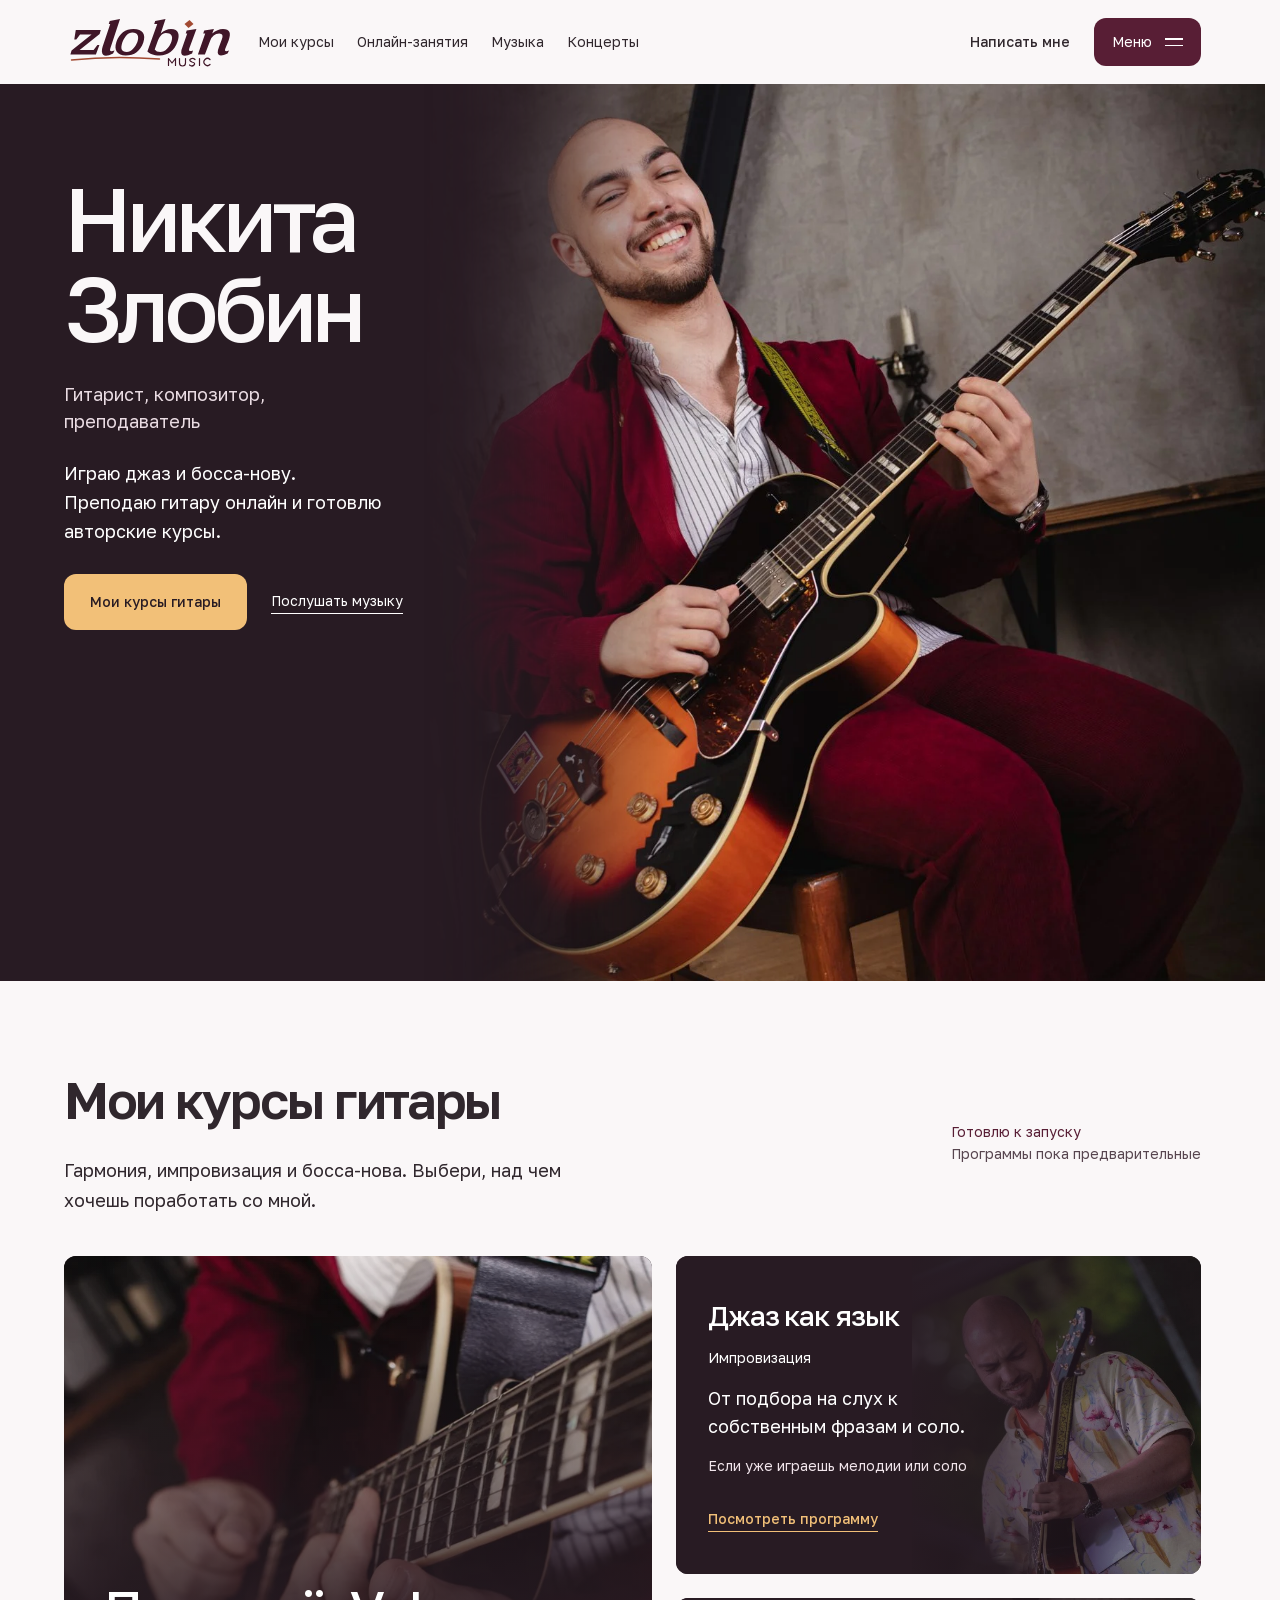
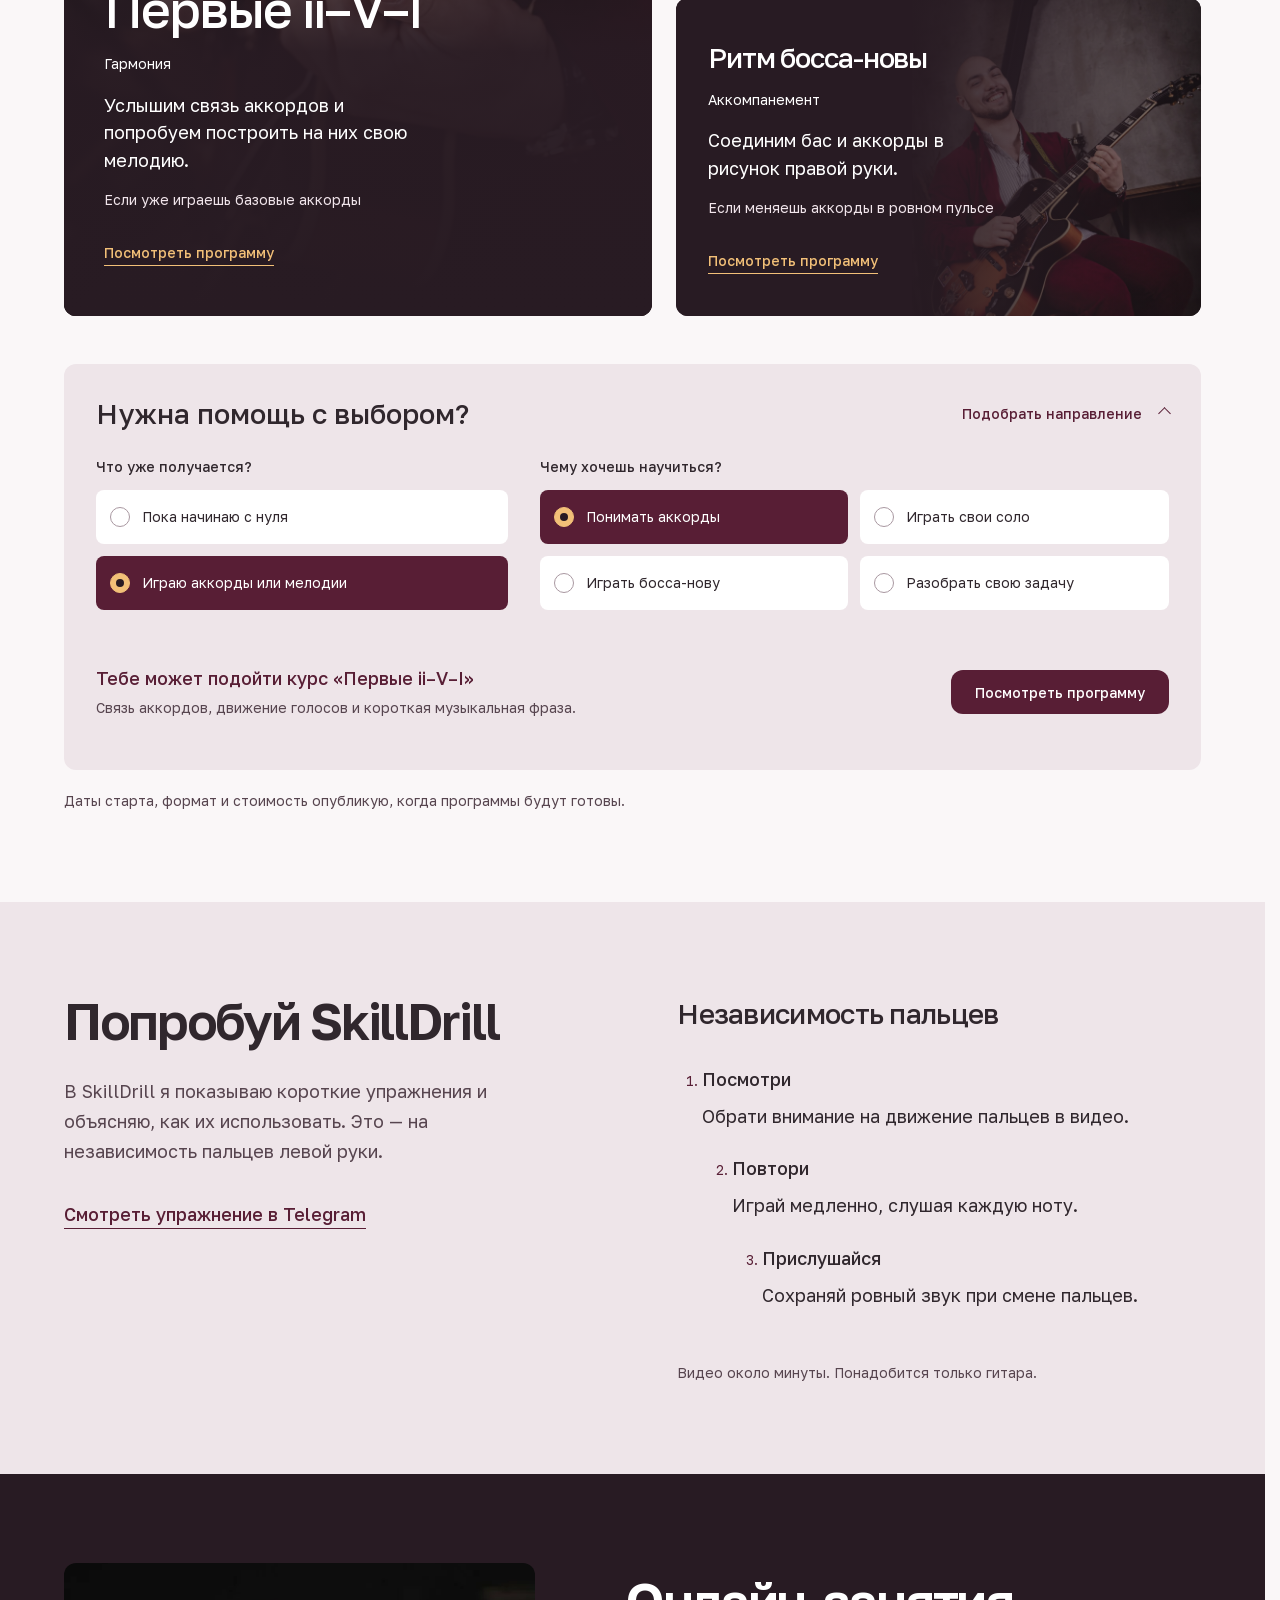
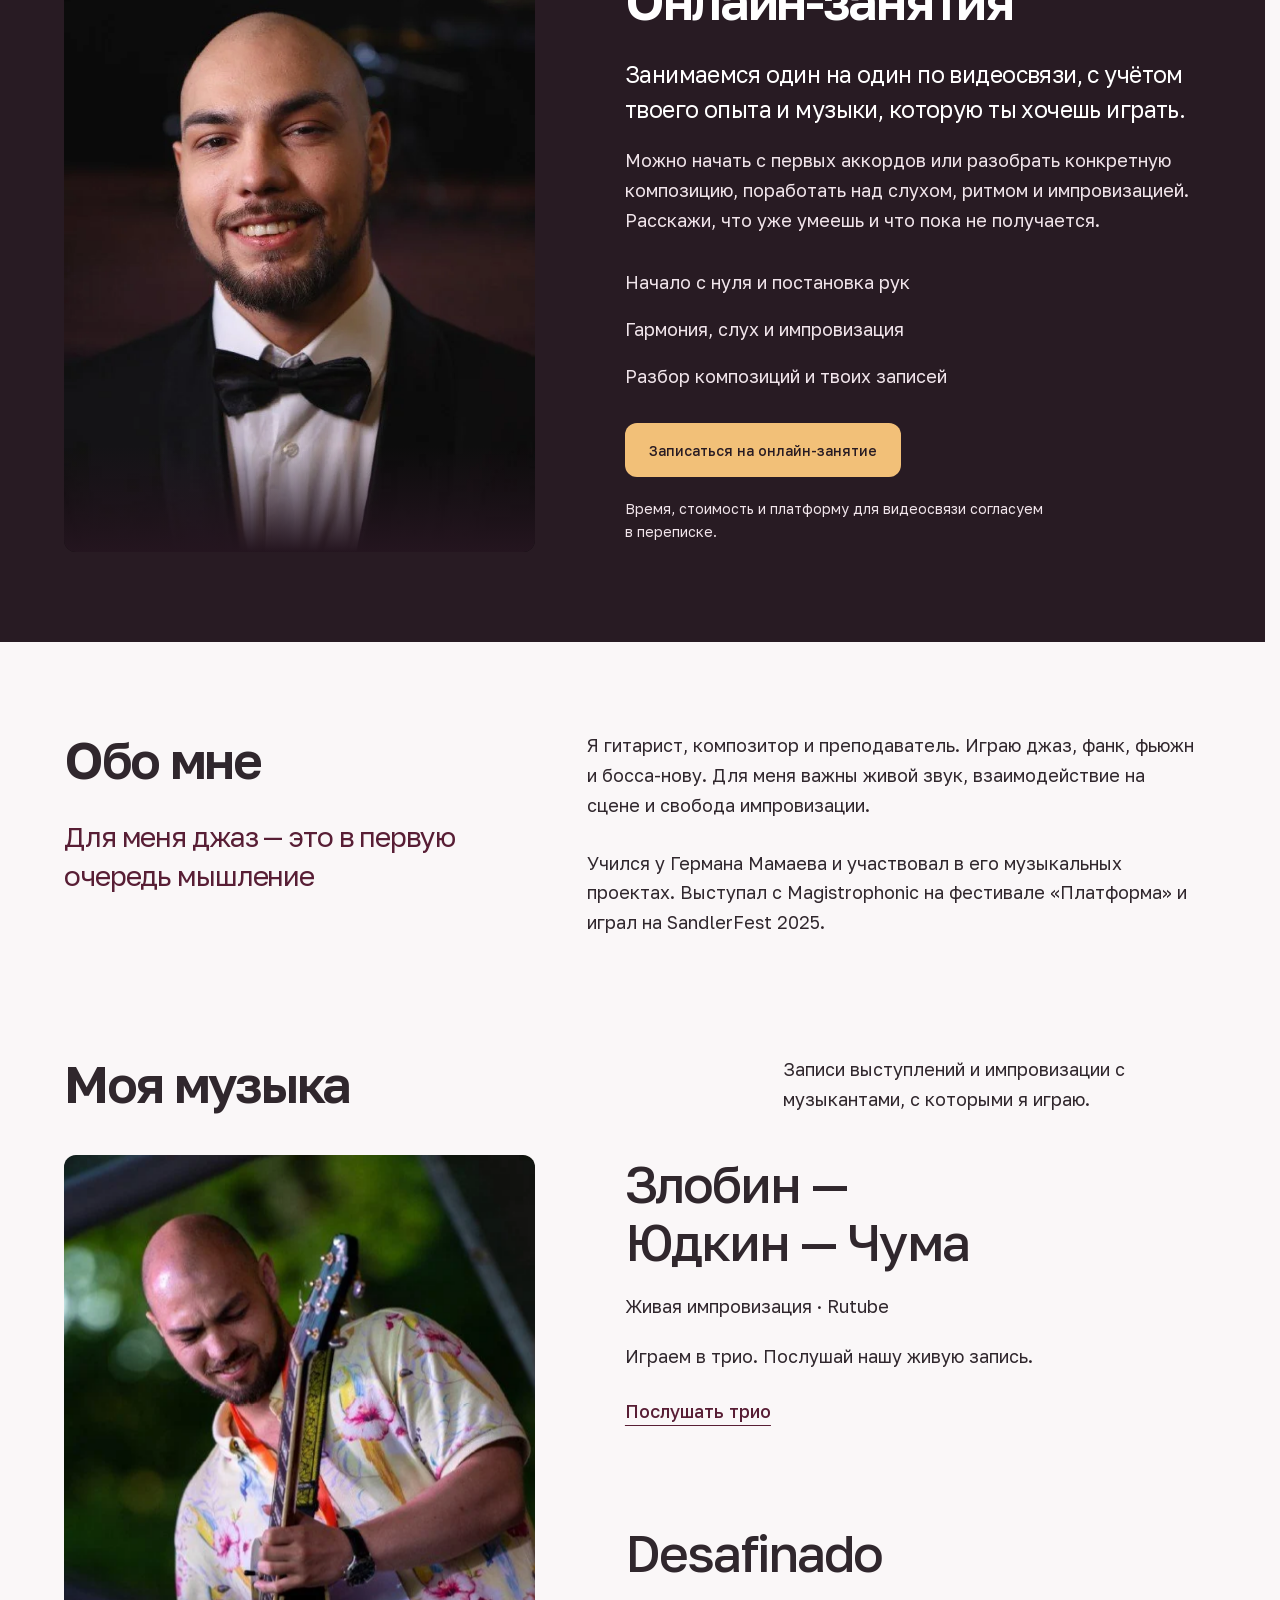
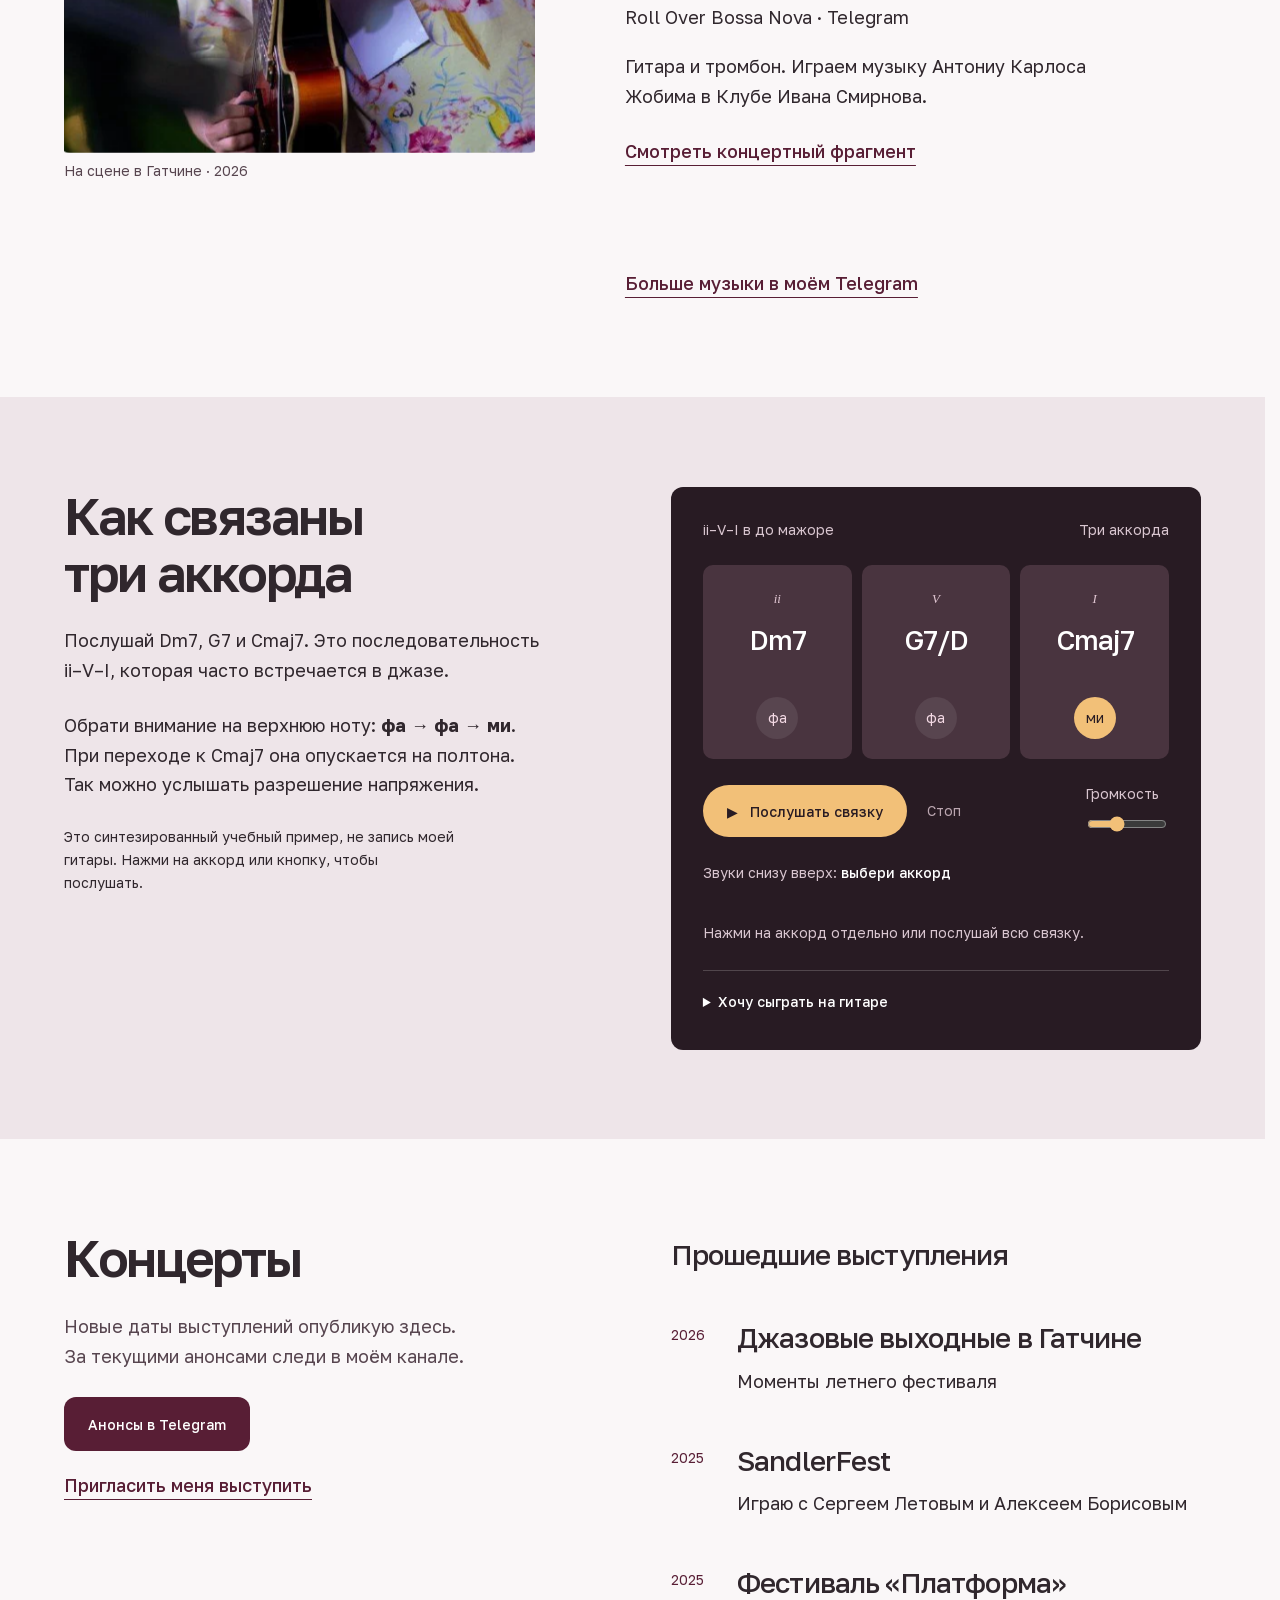
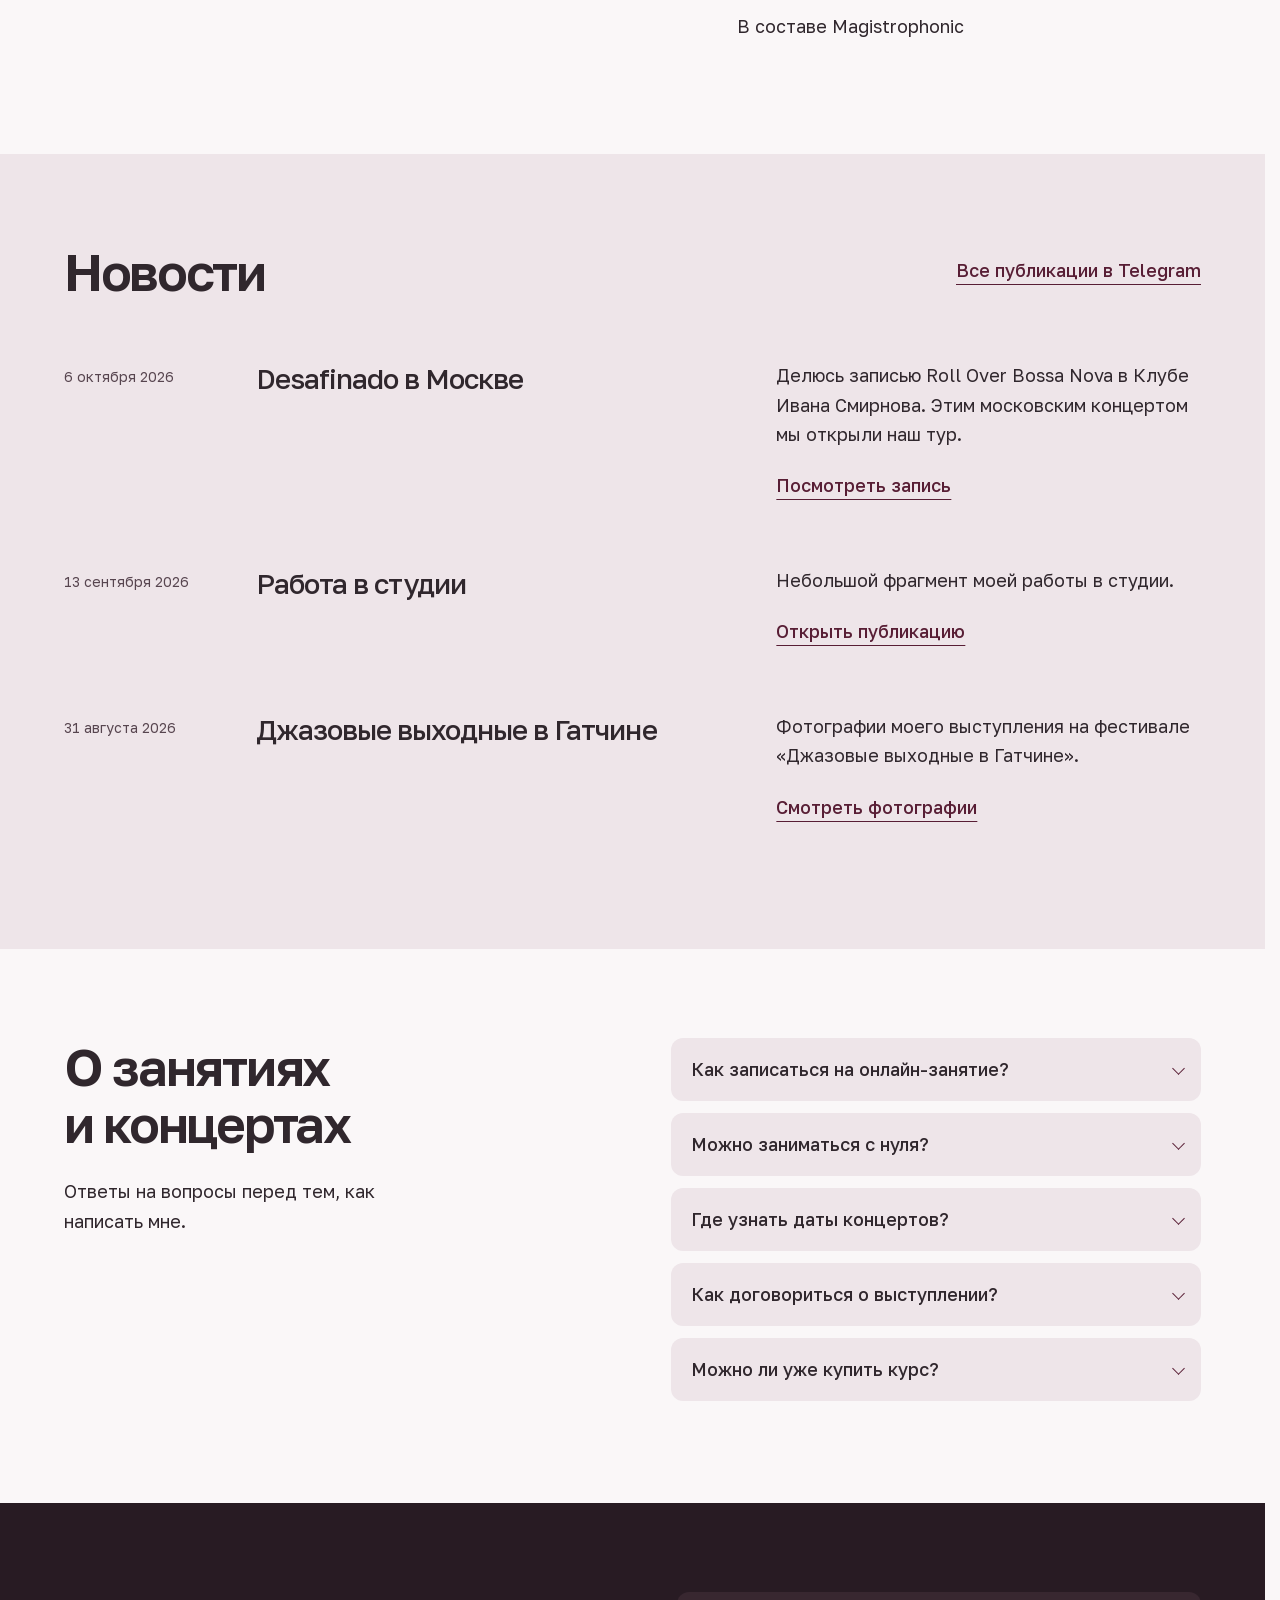
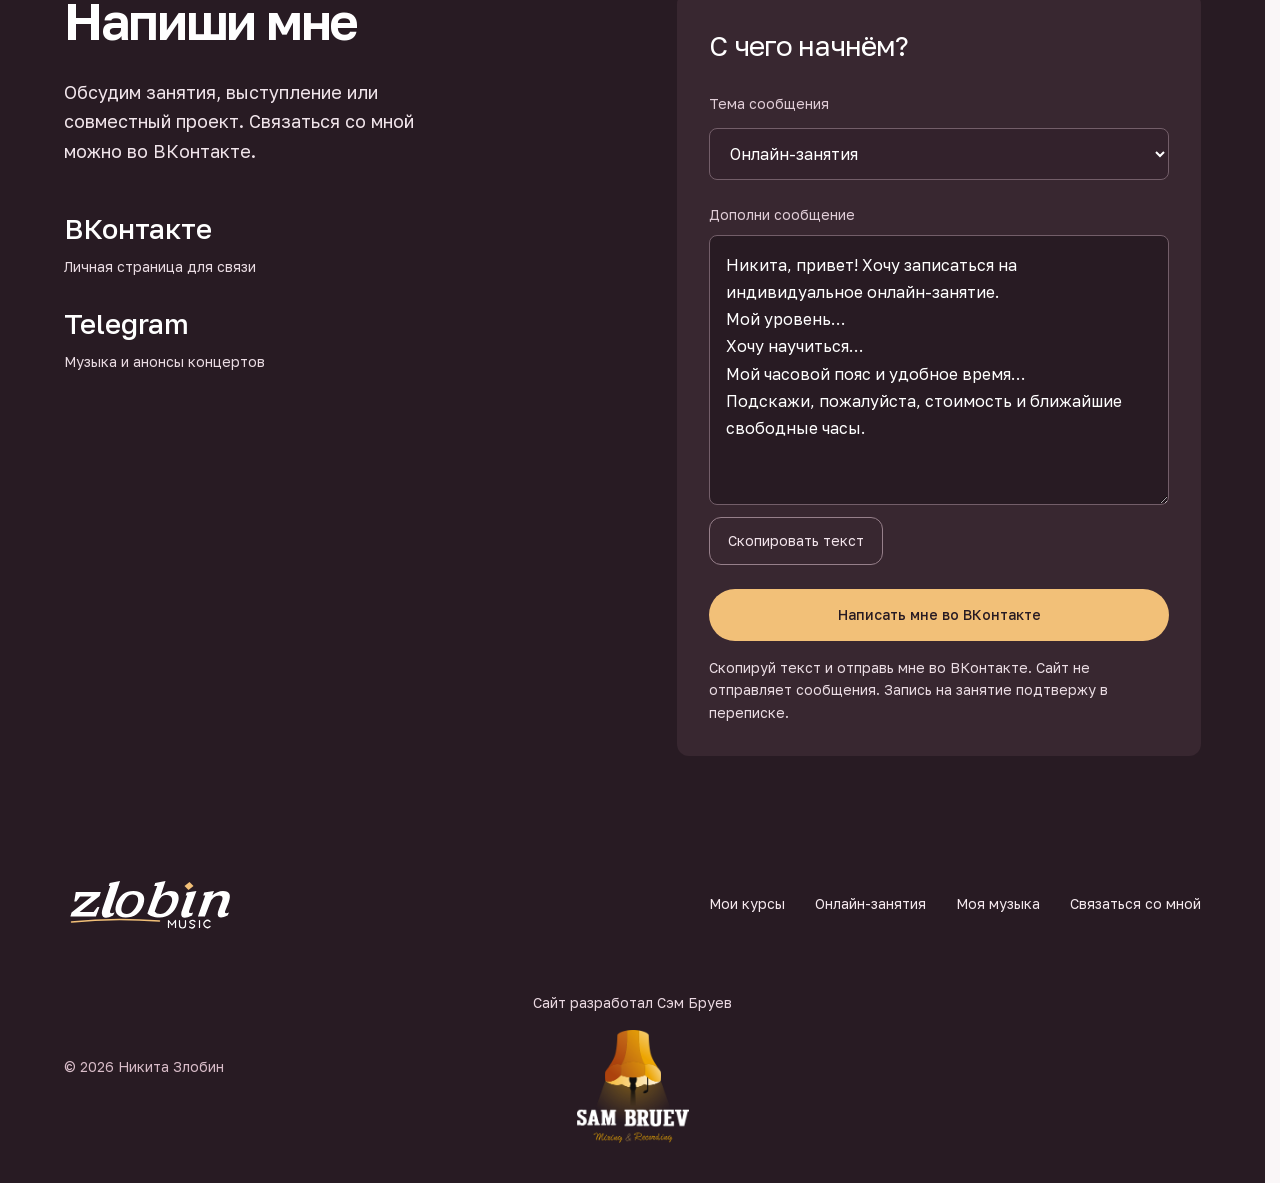
==== commit 8b54a943: "Unify artist site typography, contrast and responsive composition" ====
--- a/index.html
+++ b/index.html
@@ -11,8 +11,8 @@
 <meta property="og:type" content="website">
 <title>Никита Злобин — гитарист, композитор, преподаватель | Zlobin Music</title>
 <link rel="icon" href="assets/favicon.svg?v=pathways-20261018" type="image/svg+xml">
-<link rel="stylesheet" href="styles.css?v=hero-thirds-20261019">
-<script src="site.js?v=pathways-20261018" defer></script>
+<link rel="stylesheet" href="styles.css?v=editorial-20261019">
+<script src="site.js?v=editorial-20261019" defer></script>
 <script src="app.js?v=pathways-20261018" defer></script>
 </head>
 <body>
@@ -38,9 +38,9 @@
 <section class="courses section editorial-courses" id="courses" aria-labelledby="courses-title">
  <div class="section-heading"><div><h2 id="courses-title">Мои курсы гитары</h2><p class="course-section-intro">Гармония, импровизация и босса-нова. Выбери, над чем хочешь поработать со мной.</p></div><p class="course-release-note">Готовлю к запуску<br><span>Программы пока предварительные</span></p></div>
  <div class="editorial-course-grid">
- <article class="course-feature course-feature-main"><img class="course-cover" src="assets/hands-fretboard.webp" width="1300" height="867" alt="Мои руки на грифе гитары" loading="lazy"><div class="course-feature-copy"><p class="course-category">Гармония</p><h3><a href="course-harmony.html">Первые ii–V–I</a></h3><p class="course-description">Услышим связь аккордов и попробуем построить на них свою мелодию.</p><p class="course-entry">Если уже играешь базовые аккорды</p><a class="course-feature-link" href="course-harmony.html">Посмотреть программу</a></div></article>
- <article class="course-feature course-feature-jazz"><img class="course-cover" src="assets/concert-gatchina.webp" width="532" height="800" alt="Играю на концерте в Гатчине" loading="lazy"><div class="course-feature-copy"><p class="course-category">Импровизация</p><h3><a href="course-jazz.html">Джаз как язык</a></h3><p class="course-description">От подбора на слух к собственным фразам и соло.</p><p class="course-entry">Если уже играешь мелодии или соло</p><a class="course-feature-link" href="course-jazz.html">Посмотреть программу</a></div></article>
- <article class="course-feature course-feature-bossa"><img class="course-cover" src="assets/portrait-burgundy.webp" width="1200" height="1800" alt="С гитарой перед выступлением" loading="lazy"><div class="course-feature-copy"><p class="course-category">Аккомпанемент</p><h3><a href="course-bossa.html">Ритм босса-новы</a></h3><p class="course-description">Соединим бас и аккорды в рисунок правой руки.</p><p class="course-entry">Если меняешь аккорды в ровном пульсе</p><a class="course-feature-link" href="course-bossa.html">Посмотреть программу</a></div></article>
+ <article class="course-feature course-feature-main"><img class="course-cover" src="assets/hands-fretboard.webp" width="1300" height="867" alt="Мои руки на грифе гитары" loading="lazy"><div class="course-feature-copy"><h3><a href="course-harmony.html">Первые ii–V–I</a></h3><p class="course-category">Гармония</p><p class="course-description">Услышим связь аккордов и попробуем построить на них свою мелодию.</p><p class="course-entry">Если уже играешь базовые аккорды</p><a class="course-feature-link" href="course-harmony.html">Посмотреть программу</a></div></article>
+ <article class="course-feature course-feature-jazz"><img class="course-cover" src="assets/concert-gatchina.webp" width="532" height="800" alt="Играю на концерте в Гатчине" loading="lazy"><div class="course-feature-copy"><h3><a href="course-jazz.html">Джаз как язык</a></h3><p class="course-category">Импровизация</p><p class="course-description">От подбора на слух к собственным фразам и соло.</p><p class="course-entry">Если уже играешь мелодии или соло</p><a class="course-feature-link" href="course-jazz.html">Посмотреть программу</a></div></article>
+ <article class="course-feature course-feature-bossa"><img class="course-cover" src="assets/portrait-burgundy.webp" width="1200" height="1800" alt="С гитарой перед выступлением" loading="lazy"><div class="course-feature-copy"><h3><a href="course-bossa.html">Ритм босса-новы</a></h3><p class="course-category">Аккомпанемент</p><p class="course-description">Соединим бас и аккорды в рисунок правой руки.</p><p class="course-entry">Если меняешь аккорды в ровном пульсе</p><a class="course-feature-link" href="course-bossa.html">Посмотреть программу</a></div></article>
  </div>
  <details class="course-assistance" open><summary><span>Нужна помощь с выбором?</span><span class="assistance-action">Подобрать направление</span></summary><div class="details-body"><div class="learning-finder" id="choose" aria-labelledby="choose-title">
  <div class="finder-heading"><h3 id="choose-title">Подберём направление</h3><p>Расскажи, что уже получается и что хочется освоить.</p></div>
@@ -52,24 +52,24 @@
  <p class="catalog-note">Даты старта, формат и стоимость опубликую, когда программы будут готовы.</p>
 </section>
 <section class="section first-lesson" id="first-lesson" aria-labelledby="first-lesson-title">
- <div class="sample-copy"><p class="section-label">Открытое упражнение · SkillDrill</p><h2 id="first-lesson-title">Попробуем вместе</h2><p class="sample-description">В SkillDrill я показываю короткие упражнения и объясняю, как их использовать. Это — на независимость пальцев левой руки.</p><a class="text-link" href="https://t.me/Zlobin_Academy/1515" target="_blank" rel="noopener noreferrer">Смотреть упражнение в Telegram</a></div>
+ <div class="sample-copy"><h2 id="first-lesson-title">Попробуй SkillDrill</h2><p class="sample-description">В SkillDrill я показываю короткие упражнения и объясняю, как их использовать. Это — на независимость пальцев левой руки.</p><a class="text-link" href="https://t.me/Zlobin_Academy/1515" target="_blank" rel="noopener noreferrer">Смотреть упражнение в Telegram</a></div>
  <div class="exercise-guide"><p class="exercise-heading">Независимость пальцев</p><ol class="exercise-steps"><li><span>Посмотри</span><p>Обрати внимание на движение пальцев в видео.</p></li><li><span>Повтори</span><p>Играй медленно, слушая каждую ноту.</p></li><li><span>Прислушайся</span><p>Сохраняй ровный звук при смене пальцев.</p></li></ol><p class="sample-caption">Видео около минуты. Понадобится только гитара.</p></div>
 </section>
-<section class="section lessons-section" id="lessons" aria-labelledby="lessons-title"><div class="lessons-photo"><img src="assets/portrait-tux.webp" width="1200" height="1800" alt="Мой портрет перед выступлением" loading="lazy"></div><div class="lessons-copy"><p class="section-label">Индивидуально · по видеосвязи</p><h2 id="lessons-title">Занятия со мной<br>онлайн</h2><p class="large-text">Занимаемся один на один, с учётом твоего опыта и музыки, которую ты хочешь играть.</p><p>Можно начать с первых аккордов или разобрать конкретную композицию, поработать над слухом, ритмом и импровизацией. Расскажи, что уже умеешь и что пока не получается.</p><ul class="lesson-topics"><li>Начало с нуля и постановка рук</li><li>Гармония, слух и импровизация</li><li>Разбор композиций и твоих записей</li></ul><a class="button button-light" href="#contact" data-contact-intent="lesson">Записаться на онлайн-занятие</a><p class="lesson-terms">Время, стоимость и платформу для видеосвязи согласуем в переписке.</p></div></section>
+<section class="section lessons-section" id="lessons" aria-labelledby="lessons-title"><div class="lessons-photo"><img src="assets/portrait-tux.webp" width="1200" height="1800" alt="Мой портрет перед выступлением" loading="lazy"></div><div class="lessons-copy"><h2 id="lessons-title">Онлайн-занятия</h2><p class="large-text">Занимаемся один на один по видеосвязи, с учётом твоего опыта и музыки, которую ты хочешь играть.</p><p>Можно начать с первых аккордов или разобрать конкретную композицию, поработать над слухом, ритмом и импровизацией. Расскажи, что уже умеешь и что пока не получается.</p><ul class="lesson-topics"><li>Начало с нуля и постановка рук</li><li>Гармония, слух и импровизация</li><li>Разбор композиций и твоих записей</li></ul><a class="button button-light" href="#contact" data-contact-intent="lesson">Записаться на онлайн-занятие</a><p class="lesson-terms">Время, стоимость и платформу для видеосвязи согласуем в переписке.</p></div></section>
 <section class="section mentor" id="nikita" aria-labelledby="nikita-title">
  <div class="mentor-intro"><h2 id="nikita-title">Обо мне</h2><p class="artist-statement">Для меня джаз — это в первую очередь мышление</p></div>
- <div class="mentor-copy"><p>Я гитарист, композитор и преподаватель. Играю джаз, фанк, фьюжн и босса-нову. Для меня важны живой звук, взаимодействие на сцене и свобода импровизации.</p><p>Учился у Германа Мамаева и участвовал в его музыкальных проектах. Выступал с Magistrophonic на фестивале «Платформа» и играл на SandlerFest 2025.</p><a class="text-link" href="#music">Послушать мою музыку</a></div>
+ <div class="mentor-copy"><p>Я гитарист, композитор и преподаватель. Играю джаз, фанк, фьюжн и босса-нову. Для меня важны живой звук, взаимодействие на сцене и свобода импровизации.</p><p>Учился у Германа Мамаева и участвовал в его музыкальных проектах. Выступал с Magistrophonic на фестивале «Платформа» и играл на SandlerFest 2025.</p></div>
 </section>
 <section class="section music-section" id="music" aria-labelledby="music-title">
  <div class="section-heading"><div><h2 id="music-title">Моя музыка</h2></div><p class="section-aside">Записи выступлений и импровизации с музыкантами, с которыми я играю.</p></div>
  <div class="music-layout">
   <figure class="music-portrait"><img src="assets/concert-gatchina.webp" width="532" height="800" alt="Играю на фестивале в Гатчине" loading="lazy"><figcaption>На сцене в Гатчине · 2026</figcaption></figure>
-  <div class="music-recordings"><article class="recording"><p class="section-label">Живая импровизация · Rutube</p><h3>Злобин —<br>Юдкин — Чума</h3><p>Играем в трио. Послушай нашу живую запись.</p><a class="text-link" href="https://rutube.ru/video/dad7300457212fba377046d3d263dbac/" target="_blank" rel="noopener noreferrer">Послушать трио</a></article><article class="recording"><p class="section-label">Roll Over Bossa Nova · Telegram</p><h3>Desafinado</h3><p>Гитара и тромбон. Играем музыку Антониу Карлоса Жобима в Клубе Ивана Смирнова.</p><a class="text-link" href="https://t.me/Zlobin_Academy/1796" target="_blank" rel="noopener noreferrer">Смотреть концертный фрагмент</a></article><a class="music-more text-link" href="https://t.me/Zlobin_Academy" target="_blank" rel="noopener noreferrer">Больше музыки в моём Telegram</a></div>
+  <div class="music-recordings"><article class="recording"><h3>Злобин —<br>Юдкин — Чума</h3><p class="recording-meta">Живая импровизация · Rutube</p><p>Играем в трио. Послушай нашу живую запись.</p><a class="text-link" href="https://rutube.ru/video/dad7300457212fba377046d3d263dbac/" target="_blank" rel="noopener noreferrer">Послушать трио</a></article><article class="recording"><h3>Desafinado</h3><p class="recording-meta">Roll Over Bossa Nova · Telegram</p><p>Гитара и тромбон. Играем музыку Антониу Карлоса Жобима в Клубе Ивана Смирнова.</p><a class="text-link" href="https://t.me/Zlobin_Academy/1796" target="_blank" rel="noopener noreferrer">Смотреть концертный фрагмент</a></article><a class="music-more text-link" href="https://t.me/Zlobin_Academy" target="_blank" rel="noopener noreferrer">Больше музыки в моём Telegram</a></div>
  </div>
 </section>
 <section class="practice" id="practice" aria-labelledby="practice-title">
- <div class="practice-intro"><p class="section-label">Попробуй на слух</p><h2 id="practice-title">Как связаны<br>три аккорда</h2><p>Послушай Dm7, G7 и Cmaj7. Это последовательность ii–V–I, которая часто встречается в джазе.</p><p class="practice-instruction">Обрати внимание на верхнюю ноту: <strong>фа → фа → ми</strong>. При переходе к Cmaj7 она опускается на полтона. Так можно услышать разрешение напряжения.</p><p class="audio-disclaimer">Это синтезированный учебный пример, не запись моей гитары. Нажми на аккорд или кнопку, чтобы послушать.</p></div>
- <div class="lesson"><div class="lesson-top"><span>ii–V–I в до мажоре</span><span>Три аккорда</span></div>
+ <div class="practice-intro"><h2 id="practice-title">Как связаны<br>три аккорда</h2><p>Послушай Dm7, G7 и Cmaj7. Это последовательность ii–V–I, которая часто встречается в джазе.</p><p class="practice-instruction">Обрати внимание на верхнюю ноту: <strong>фа → фа → ми</strong>. При переходе к Cmaj7 она опускается на полтона. Так можно услышать разрешение напряжения.</p><p class="audio-disclaimer">Это синтезированный учебный пример, не запись моей гитары. Нажми на аккорд или кнопку, чтобы послушать.</p></div>
+ <div class="lesson" data-ui><div class="lesson-top"><span>ii–V–I в до мажоре</span><span>Три аккорда</span></div>
   <div class="chords"><button class="chord" data-chord="0" aria-label="Послушать Dm7, ре минор септаккорд"><span class="degree">ii</span><strong>Dm7</strong><span class="chord-notes">ре · ля · до · фа</span><span class="top-note">фа</span></button><button class="chord" data-chord="1" aria-label="Послушать G7 с ре в басу"><span class="degree">V</span><strong>G7/D</strong><span class="chord-notes">ре · соль · си · фа</span><span class="top-note">фа</span></button><button class="chord" data-chord="2" aria-label="Послушать Cmaj7, до мажорный большой септаккорд"><span class="degree">I</span><strong>Cmaj7</strong><span class="chord-notes">до · соль · си · ми</span><span class="top-note resolve">ми</span></button></div>
   <div class="lesson-controls"><button class="button button-dark" id="play-sequence" aria-pressed="false"><span aria-hidden="true">▶</span> Послушать связку</button><button class="sound-stop" id="stop-audio" disabled>Стоп</button><label class="volume">Громкость <input id="volume" type="range" min="0" max="100" value="35" aria-label="Громкость примера"></label></div>
   <p class="voicing-caption">Звуки снизу вверх: <strong id="voicing-notes">выбери аккорд</strong></p><p class="sound-status" id="sound-status" role="status" aria-live="polite">Нажми на аккорд отдельно или послушай всю связку.</p>
@@ -86,7 +86,7 @@
 </section>
 <section class="section news-section" id="news" aria-labelledby="news-title"><div class="section-heading"><div><h2 id="news-title">Новости</h2></div><a class="text-link" href="https://t.me/Zlobin_Academy" target="_blank" rel="noopener noreferrer">Все публикации в Telegram</a></div>
  <div class="news-grid">
- <article class="news-item"><time datetime="2026-10-06">6 октября 2026</time><h3><a href="https://t.me/Zlobin_Academy/1796" target="_blank" rel="noopener noreferrer">Desafinado в Клубе Ивана Смирнова</a></h3><p>Делюсь записью Roll Over Bossa Nova в Клубе Ивана Смирнова. Этим московским концертом мы открыли наш тур.</p><a class="text-link" href="https://t.me/Zlobin_Academy/1796" target="_blank" rel="noopener noreferrer">Посмотреть запись</a></article>
+ <article class="news-item"><time datetime="2026-10-06">6 октября 2026</time><h3><a href="https://t.me/Zlobin_Academy/1796" target="_blank" rel="noopener noreferrer">Desafinado в Москве</a></h3><p>Делюсь записью Roll Over Bossa Nova в Клубе Ивана Смирнова. Этим московским концертом мы открыли наш тур.</p><a class="text-link" href="https://t.me/Zlobin_Academy/1796" target="_blank" rel="noopener noreferrer">Посмотреть запись</a></article>
  <article class="news-item"><time datetime="2026-09-13">13 сентября 2026</time><h3><a href="https://t.me/Zlobin_Academy/1791" target="_blank" rel="noopener noreferrer">Работа в студии</a></h3><p>Небольшой фрагмент моей работы в студии.</p><a class="text-link" href="https://t.me/Zlobin_Academy/1791" target="_blank" rel="noopener noreferrer">Открыть публикацию</a></article>
  <article class="news-item"><time datetime="2026-08-31">31 августа 2026</time><h3><a href="https://t.me/Zlobin_Academy/1784" target="_blank" rel="noopener noreferrer">Джазовые выходные в Гатчине</a></h3><p>Фотографии моего выступления на фестивале «Джазовые выходные в Гатчине».</p><a class="text-link" href="https://t.me/Zlobin_Academy/1784" target="_blank" rel="noopener noreferrer">Смотреть фотографии</a></article>
  </div>
@@ -98,7 +98,7 @@
 <details><summary>Как договориться о выступлении?</summary><div class="details-body"><p>В контактах выбери «Выступление на мероприятии». Напиши мне дату, город, площадку и желаемый формат выступления. Обсудим программу и условия.</p></div></details>
 <details><summary>Можно ли уже купить курс?</summary><div class="details-body"><p>Я ещё готовлю курсы. Пока можно посмотреть предварительные программы и написать мне о своём интересе. Даты, формат и стоимость опубликую перед запуском. Оплата на сайте пока не открыта.</p></div></details>
 </div></section>
-<section class="contact" id="contact" aria-labelledby="contact-title"><div><h2 id="contact-title">Напиши мне</h2><p class="contact-intro">Обсудим занятия, выступление или совместный проект. Связаться со мной можно во ВКонтакте.</p><div class="contact-links"><a href="https://vk.com/nik_zlobin" target="_blank" rel="noopener noreferrer"><strong>ВКонтакте</strong><span>Личная страница для связи</span></a><a href="https://t.me/Zlobin_Academy" target="_blank" rel="noopener noreferrer"><strong>Telegram</strong><span>Музыка и анонсы концертов</span></a></div></div><div class="contact-action"><p class="contact-form-heading">С чего начнём?</p><label class="contact-topic-label" for="contact-topic">Тема сообщения</label><select id="contact-topic"><option value="lesson">Онлайн-занятия</option><option value="concert">Выступление на мероприятии</option><option value="collaboration">Совместный проект</option><option value="course">Курсы</option></select><div class="message-box"><label for="contact-message">Дополни сообщение</label><textarea id="contact-message" rows="6" spellcheck="false">Никита, привет! Хочу записаться на индивидуальное онлайн-занятие.
+<section class="contact" id="contact" aria-labelledby="contact-title"><div><h2 id="contact-title">Напиши мне</h2><p class="contact-intro">Обсудим занятия, выступление или совместный проект. Связаться со мной можно во ВКонтакте.</p><div class="contact-links"><a href="https://vk.com/nik_zlobin" target="_blank" rel="noopener noreferrer"><strong>ВКонтакте</strong><span>Личная страница для связи</span></a><a href="https://t.me/Zlobin_Academy" target="_blank" rel="noopener noreferrer"><strong>Telegram</strong><span>Музыка и анонсы концертов</span></a></div></div><div class="contact-action" data-ui><p class="contact-form-heading">С чего начнём?</p><label class="contact-topic-label" for="contact-topic">Тема сообщения</label><select id="contact-topic"><option value="lesson">Онлайн-занятия</option><option value="concert">Выступление на мероприятии</option><option value="collaboration">Совместный проект</option><option value="course">Курсы</option></select><div class="message-box"><label for="contact-message">Дополни сообщение</label><textarea id="contact-message" rows="6" spellcheck="false">Никита, привет! Хочу записаться на индивидуальное онлайн-занятие.
 Мой уровень…
 Хочу научиться…
 Мой часовой пояс и удобное время…
--- a/styles.css
+++ b/styles.css
@@ -608,3 +608,209 @@
  .opening-description{grid-area:description;font-size:16px;line-height:1.6;margin:14px auto 0;max-width:34ch}
  .opening-listen{grid-area:listen;justify-self:center;margin-top:14px}
 }
+
+/* Editorial system · 19 October 2026.
+   Shared roles; the commissioned hero crop and centred creator credit stay intact. */
+:root{
+ --paper:#faf7f8;--ink:#30272d;--muted:#57454f;--soft:#eee5e9;
+ --wine:#581e35;--wine-dark:#281b23;--amber:#f2c078;--surface:#fff;
+ --type-note:.875rem;--type-body:1.125rem;--type-sub:1.75rem;
+ --type-title:clamp(2.125rem,4vw,3.5rem);--type-display:clamp(4.5rem,7vw,6.75rem);
+ --section-space:clamp(64px,7vw,112px);--gutter:clamp(22px,5vw,80px);
+ --radius:12px;--ease-out:cubic-bezier(.22,1,.36,1);
+}
+body{font-size:var(--type-body);line-height:1.6;color:var(--ink)}
+h1,h2,h3{letter-spacing:-.045em;font-weight:500;line-height:1.08}
+h2,.contact h2{font-size:var(--type-title)}
+h3{font-size:var(--type-sub)}
+.section,.practice,.contact{padding-block:var(--section-space)}
+.header{border:0;box-shadow:none;background:var(--paper)}
+.header nav,.header-contact,.menu-toggle,.footer-nav{font-size:var(--type-note)}
+.button,.menu-toggle,.copy-button{box-shadow:none;border:0;min-height:48px;font-size:var(--type-note);border-radius:var(--radius)}
+.button{min-height:54px;padding:15px 24px;gap:12px}
+.button-dark,.button-dark:hover,.menu-toggle{background:var(--wine);color:#fff}
+.button-light,.button-light:hover,.contact .button-light,.contact .button-light:hover{background:var(--amber);color:var(--wine-dark)}
+.button::before,.menu-toggle::before,.finder-fields label::before{content:none}
+.button:hover,.menu-toggle:hover{transform:none;filter:brightness(1.07)}
+.button:active,.menu-toggle:active{transform:translateY(1px)}
+.button-outline{background:var(--soft);color:var(--wine)}
+.text-link,.opening-listen,.course-feature-link,.back-link{border:0;text-decoration:underline;text-decoration-thickness:1px;text-underline-offset:7px;font-size:var(--type-note);min-height:44px;align-items:center}
+.text-link:hover,.opening-listen:hover,.course-feature-link:hover{ text-decoration-thickness:2px }
+.opening-copy h1{font-weight:500;overflow-wrap:anywhere}
+.opening-role{font-size:var(--type-body);line-height:1.5;color:#eadce3;max-width:26ch;margin-top:28px}
+.opening-description{font-size:var(--type-body);line-height:1.6;color:#fff;margin-top:24px}
+.opening-actions{gap:12px 24px;margin-top:28px}
+.opening-listen{color:#fff;white-space:normal}
+@media(min-width:901px){
+ .opening-layout{height:auto;min-height:max(660px,70.1vw);align-items:flex-start;padding-top:clamp(64px,10svh,120px);padding-bottom:64px}
+ .opening-copy{max-width:500px;width:27vw}
+ .opening-copy h1{font-size:var(--type-display)}
+}
+.course-section-intro,.section-aside,.sample-copy .sample-description,.mentor-copy>p:not(.section-label),.recording>p:not(.section-label),.practice-intro>p:not(.section-label),.concert-heading>p,.news-item>p,.faq-intro,.faq-list details p,.contact-intro{font-size:var(--type-body);color:var(--ink);line-height:1.65}
+.course-section-intro,.sample-copy .sample-description{margin-top:28px}
+.course-release-note,.course-release-note span,.catalog-note,.editorial-courses .catalog-note,.course-entry,.recording .recording-meta,.music-portrait figcaption,.archive-year,.news-item time,.sample-caption,.lesson-terms,.footer-creator-label,.footer-meta,.course-status,.small-note{font-size:var(--type-note);line-height:1.6}
+.editorial-courses .section-heading{margin-bottom:40px}
+.editorial-course-grid{gap:24px}
+.course-feature{border-radius:var(--radius)}
+.course-feature-main{min-height:660px}
+.course-feature-copy{padding:32px}
+.course-feature-main .course-feature-copy{padding:40px}
+.editorial-courses .course-feature h3{font-size:var(--type-sub);max-width:none}
+.editorial-courses .course-feature-main h3{font-size:var(--type-title)}
+.course-category{font-size:var(--type-note);color:#fff;margin:16px 0 0}
+.course-description,.course-feature-main .course-description{font-size:var(--type-body);line-height:1.55;margin-top:16px;max-width:30ch}
+.course-entry{color:#f1e5eb}
+.course-feature-link{color:var(--amber);margin-top:20px}
+.course-feature::before{background:linear-gradient(90deg,#281b23 0%,#281b23f5 45%,#281b2366 100%)}
+.course-feature-main::before{background:linear-gradient(180deg,#281b2300 0%,#281b2377 32%,#281b23f5 60%,#281b23 100%)}
+.course-assistance{margin-top:48px;border:0;background:var(--soft);border-radius:var(--radius);padding:12px 32px 0}
+.course-assistance>summary{font-size:var(--type-sub);line-height:1.3;padding-block:20px}
+.assistance-action{font-size:var(--type-note);flex-shrink:0}
+.course-assistance .learning-finder{padding-bottom:32px}
+.course-assistance .recommendation{border:0;padding-top:12px;margin-top:24px}
+.course-assistance .finder-fields label{border:0;background:var(--surface);font-size:var(--type-note);min-height:54px}
+.finder-fields label:has(input:checked){background:var(--wine);box-shadow:none}
+.finder-fields legend{font-size:var(--type-note);color:var(--ink)}
+.recommendation #recommendation-title{font-size:var(--type-body);color:var(--wine);font-weight:500}
+.recommendation #recommendation-text{font-size:var(--type-note);color:var(--muted)}
+.first-lesson{grid-template-columns:1fr 1fr}
+.exercise-guide{border:0;padding-top:0}
+.exercise-heading{font-size:var(--type-sub)}
+.exercise-steps{list-style:decimal;margin:28px 0;padding-left:1.4em;counter-reset:none}
+.exercise-steps li{display:list-item;counter-increment:none;border:0;padding:0 0 24px}
+.exercise-steps li::before{content:none}
+.exercise-steps li::marker{font-size:var(--type-note);color:var(--wine)}
+.exercise-steps li>span{font-size:var(--type-body);font-weight:500}
+.exercise-steps li>p{font-size:var(--type-body);color:var(--ink);margin-top:8px}
+.exercise-steps li:nth-child(2){margin-left:6%}.exercise-steps li:nth-child(3){margin-left:12%}
+.lessons-section{background:var(--wine-dark);align-items:center}
+.lessons-photo{border-radius:var(--radius);overflow:hidden}
+.lessons-copy>.large-text{font-size:var(--type-sub);line-height:1.5;margin-top:28px;color:#fff}
+.lessons-copy>p:not(.section-label):not(.large-text){font-size:var(--type-body);color:#f1e5eb}
+.lessons-copy .lesson-topics{border:0;margin-block:24px}
+.lesson-topics li{border:0;padding:8px 0;font-size:var(--type-body);color:#f1e5eb}
+.lessons-copy>.lesson-terms{font-size:var(--type-note)!important}
+.mentor{grid-template-columns:1fr 1.5fr;gap:10%}
+.artist-statement{font-size:var(--type-sub);line-height:1.4;max-width:24ch;color:var(--wine)}
+.mentor-copy>p:not(.section-label){margin-bottom:28px}
+.music-section{padding-top:0}
+.music-section>.section-heading,.news-section .section-heading{border:0;padding-top:0}
+.music-layout{grid-template-columns:.9fr 1.1fr}
+.music-portrait{border-radius:var(--radius);background:transparent;overflow:clip;max-height:none}
+.music-portrait img{border-radius:var(--radius);max-height:none}
+.music-portrait figcaption{position:static;padding:16px 0 0;background:none;color:var(--muted)}
+.music-recordings{gap:48px}
+.music-recordings .recording h3{font-size:var(--type-title)}
+.recording{border:0;padding:0}
+.recording>p{margin:24px 0}
+.recording .recording-meta{margin:18px 0 0;color:var(--muted)}
+.practice-intro .audio-disclaimer{font-size:var(--type-note)!important;color:var(--muted)}
+.practice .lesson{box-shadow:none;background:var(--wine-dark);border-radius:var(--radius)}
+.practice .lesson-top,.practice .volume,.practice .voicing-caption,.practice .sound-status,.practice .sound-stop,.practice .lesson-controls .button{font-size:var(--type-note)}
+.practice .chord{border:0;background:#49343f}
+.practice .chord:hover,.practice .chord.active{background:#713149}
+.practice .chord strong{font-size:var(--type-sub)}
+.practice .top-note{font-size:var(--type-note)}
+.concert-archive>h3{font-size:var(--type-sub);line-height:1.3}
+.archive-item{border:0;padding:24px 0;gap:24px}
+.archive-item h4{font-size:var(--type-sub);line-height:1.2;margin:0;letter-spacing:-.03em}
+.archive-item p{font-size:var(--type-body);color:var(--ink);margin-top:12px}
+.news-section{background:var(--soft)}
+.news-item,.news-item:last-child{border:0;padding:28px 0}
+.news-item h3{font-size:var(--type-sub);line-height:1.25;max-width:none}
+.news-item time{color:var(--muted)}
+.faq{background:var(--paper)}
+.faq-list{border:0}
+.faq-list details{border:0;margin-bottom:12px}
+.faq-list summary,.faq-list details:first-child summary{font-size:var(--type-body);padding:18px 36px 18px 20px;background:var(--soft);border-radius:var(--radius)}
+.faq-list summary::after,.faq-list details:first-child summary::after{right:18px;top:26px}
+.faq-list details p{padding:20px 20px 24px}
+.contact{background:var(--wine-dark)}
+.contact-intro{color:#f1e5eb}
+.contact-links{display:flex;flex-direction:column;gap:24px;margin-top:40px}
+.contact-links a,.contact-links a:last-child{border:0;padding:0}
+.contact-links strong{font-size:var(--type-sub)}
+.contact-links span{font-size:var(--type-note);color:#eadce3}
+.contact-action{border:0;background:#382730;border-radius:var(--radius);padding:32px}
+.contact-action .contact-form-heading{font-size:var(--type-sub)}
+.contact .message-box textarea{font-size:1rem;line-height:1.7;min-height:270px;background:var(--wine-dark)}
+.contact-action .contact-note{font-size:var(--type-note);color:#eadce3}
+.site-footer{background:var(--wine-dark);padding-bottom:40px}
+.site-footer>.footer-main{border:0;padding-top:32px}
+.site-footer>.footer-meta{margin-top:40px;font-size:var(--type-note)}
+.site-footer .footer-creator-label{font-size:var(--type-note)}
+.course-fit-section p,.course-purpose p,.programme-intro p,.course-availability p{font-size:var(--type-body);color:var(--ink)}
+.course-purpose,.curriculum-item,.course-facts>div,.other-course-links a{border:0}
+.curriculum-item{background:var(--soft);border-radius:var(--radius);margin-bottom:12px;padding:12px 20px}
+.curriculum-item summary{font-size:var(--type-body)}
+.curriculum-item .details-body{padding-top:8px}
+.course-hero-copy .course-type{font-size:var(--type-note);margin-top:20px;color:#f1e5eb}
+.other-course-links a{background:var(--soft)}
+@media(max-width:1100px){
+ .opening-role{font-size:var(--type-body)}
+ .news-item{grid-template-columns:130px 1fr;gap:16px 28px}
+ .news-item h3{grid-column:2;grid-row:1}.news-item>p,.news-item>.text-link{grid-column:2}
+ .course-assistance>summary{font-size:1.375rem}
+}
+@media(max-width:900px){
+ .opening-layout{grid-template-areas:"name" "role" "photo" "courses" "description" "listen";padding-top:22px}
+ .opening-copy h1{margin-bottom:0;white-space:normal;font-size:clamp(1.75rem,8.8vw,3.5rem)}
+ .opening-role{margin:12px auto 18px;max-width:32ch;font-size:1rem;line-height:1.4}
+ .opening-portrait{width:min(100%,430px,calc((100svh - 290px)/1.1))}
+ .opening-description{font-size:1rem;margin-top:22px}
+}
+@media(max-width:760px){
+ :root{--type-body:1.0625rem;--type-sub:1.5rem;--type-title:2.125rem;--section-space:64px}
+ .header{min-height:76px;padding-block:14px}
+ .button{font-size:var(--type-note);max-width:100%}
+ .section-heading{margin-bottom:28px}
+ .first-lesson{grid-template-columns:1fr;gap:32px}
+ .editorial-course-grid{gap:24px}
+ .course-feature-main{min-height:480px}
+ .course-feature-copy,.course-feature-main .course-feature-copy{padding:28px 24px}
+ .course-feature{min-height:400px}
+ .course-feature::before{background:linear-gradient(180deg,#281b2390,#281b23f5 42%,#281b23)}
+ .course-category{margin-top:16px}
+ .course-assistance{margin-top:32px;padding:8px 20px 0}
+ .course-assistance>summary{font-size:1.25rem;line-height:1.35}
+ .course-assistance .finder-fields label{padding:12px;font-size:var(--type-note)}
+ .assistance-action{font-size:var(--type-note);margin-top:14px}
+ .course-assistance .recommendation{gap:20px}
+ .lessons-copy>.large-text{font-size:1.375rem}
+ .lessons-photo{position:static;max-height:none}
+ .mentor,.music-layout{grid-template-columns:1fr;gap:32px}
+ .artist-statement{font-size:1.5rem;max-width:25ch}
+ .mentor-intro h2{margin-bottom:24px}
+ .music-recordings{gap:36px}
+ .music-recordings .recording h3{font-size:var(--type-sub)}
+ .music-portrait img{aspect-ratio:4/5;max-height:none}
+ .music-portrait figcaption{padding:14px 0 0}
+ .practice .lesson{padding:24px 16px}
+ .practice .lesson-top{font-size:var(--type-note)}
+ .practice .chord strong{font-size:clamp(1.125rem,6vw,1.5rem)}
+ .practice .lesson-controls{gap:12px}
+ .archive-item h4,.news-item h3{font-size:var(--type-sub)}
+ .archive-item{gap:16px}
+ .news-item{display:block;padding:24px 0}
+ .news-item>p{margin:20px 0 12px}
+ .news-item time{margin:0 0 16px;padding:0}
+ .contact-action{padding:24px 20px}
+ .contact .message-box textarea{min-height:290px}
+ .contact-action .button{font-size:var(--type-note)}
+ .faq-list summary,.faq-list details:first-child summary{padding-left:16px}
+ .course-hero-copy h1{font-size:2.5rem}
+}
+@media(prefers-reduced-motion:no-preference){
+ .music-portrait img{animation:concert-breath 1600ms ease-out both;transform-origin:center 38%}
+ @keyframes concert-breath{from{transform:scale(1)}to{transform:scale(1.025)}}
+}
+@media(prefers-reduced-motion:reduce){.music-portrait img{animation:none;transform:none}}
+
+/* Look round two: clearer recording groups and an uncrowded tablet archive. */
+.music-recordings{gap:88px}
+.archive-item:last-child{border:0}
+@media(max-width:1100px){.concert-section{grid-template-columns:1fr;gap:40px}.concert-archive{width:100%}.archive-item{grid-template-columns:60px 1fr}}
+@media(max-width:900px){.opening-role{font-size:1.125rem}.opening-portrait{width:min(100%,430px,calc((100svh - 302px)/1.1))}}
+
+/* Action text shares the readable body scale outside compact controls. */
+.text-link{font-size:var(--type-body)}
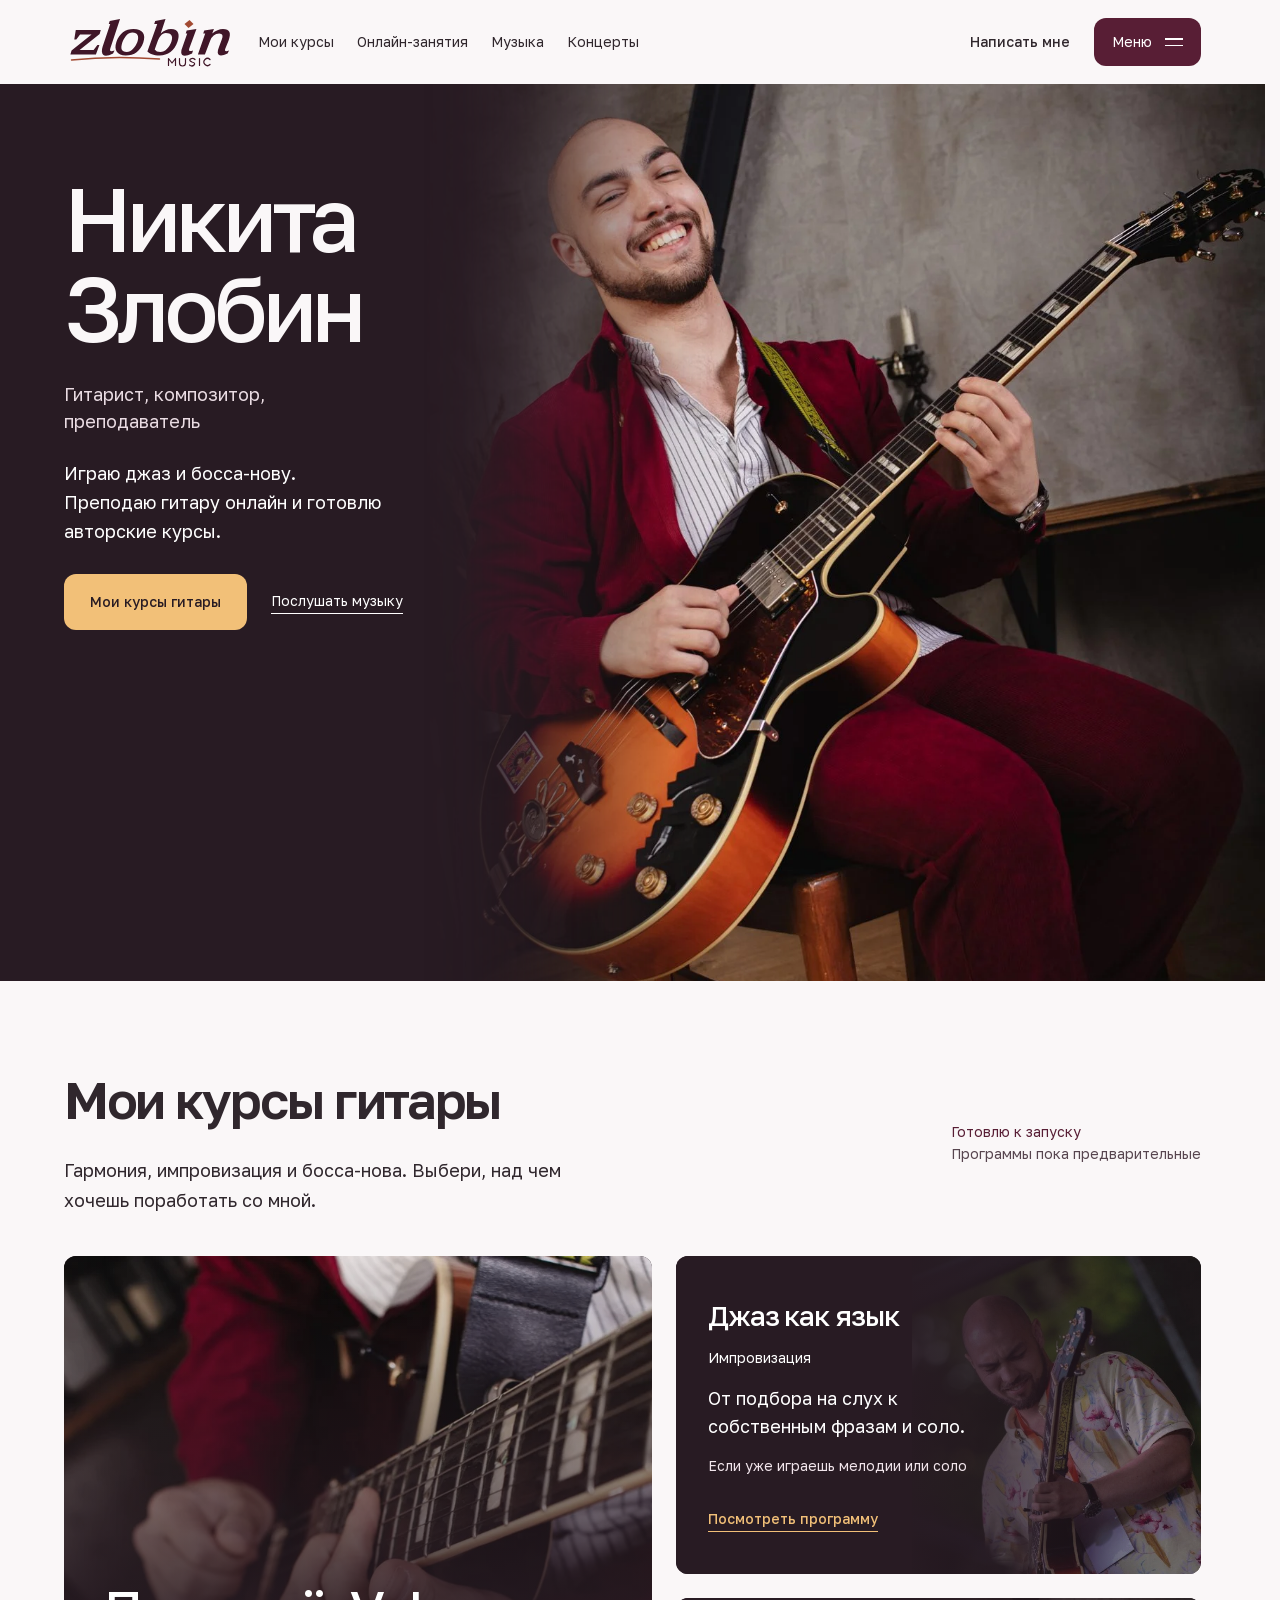
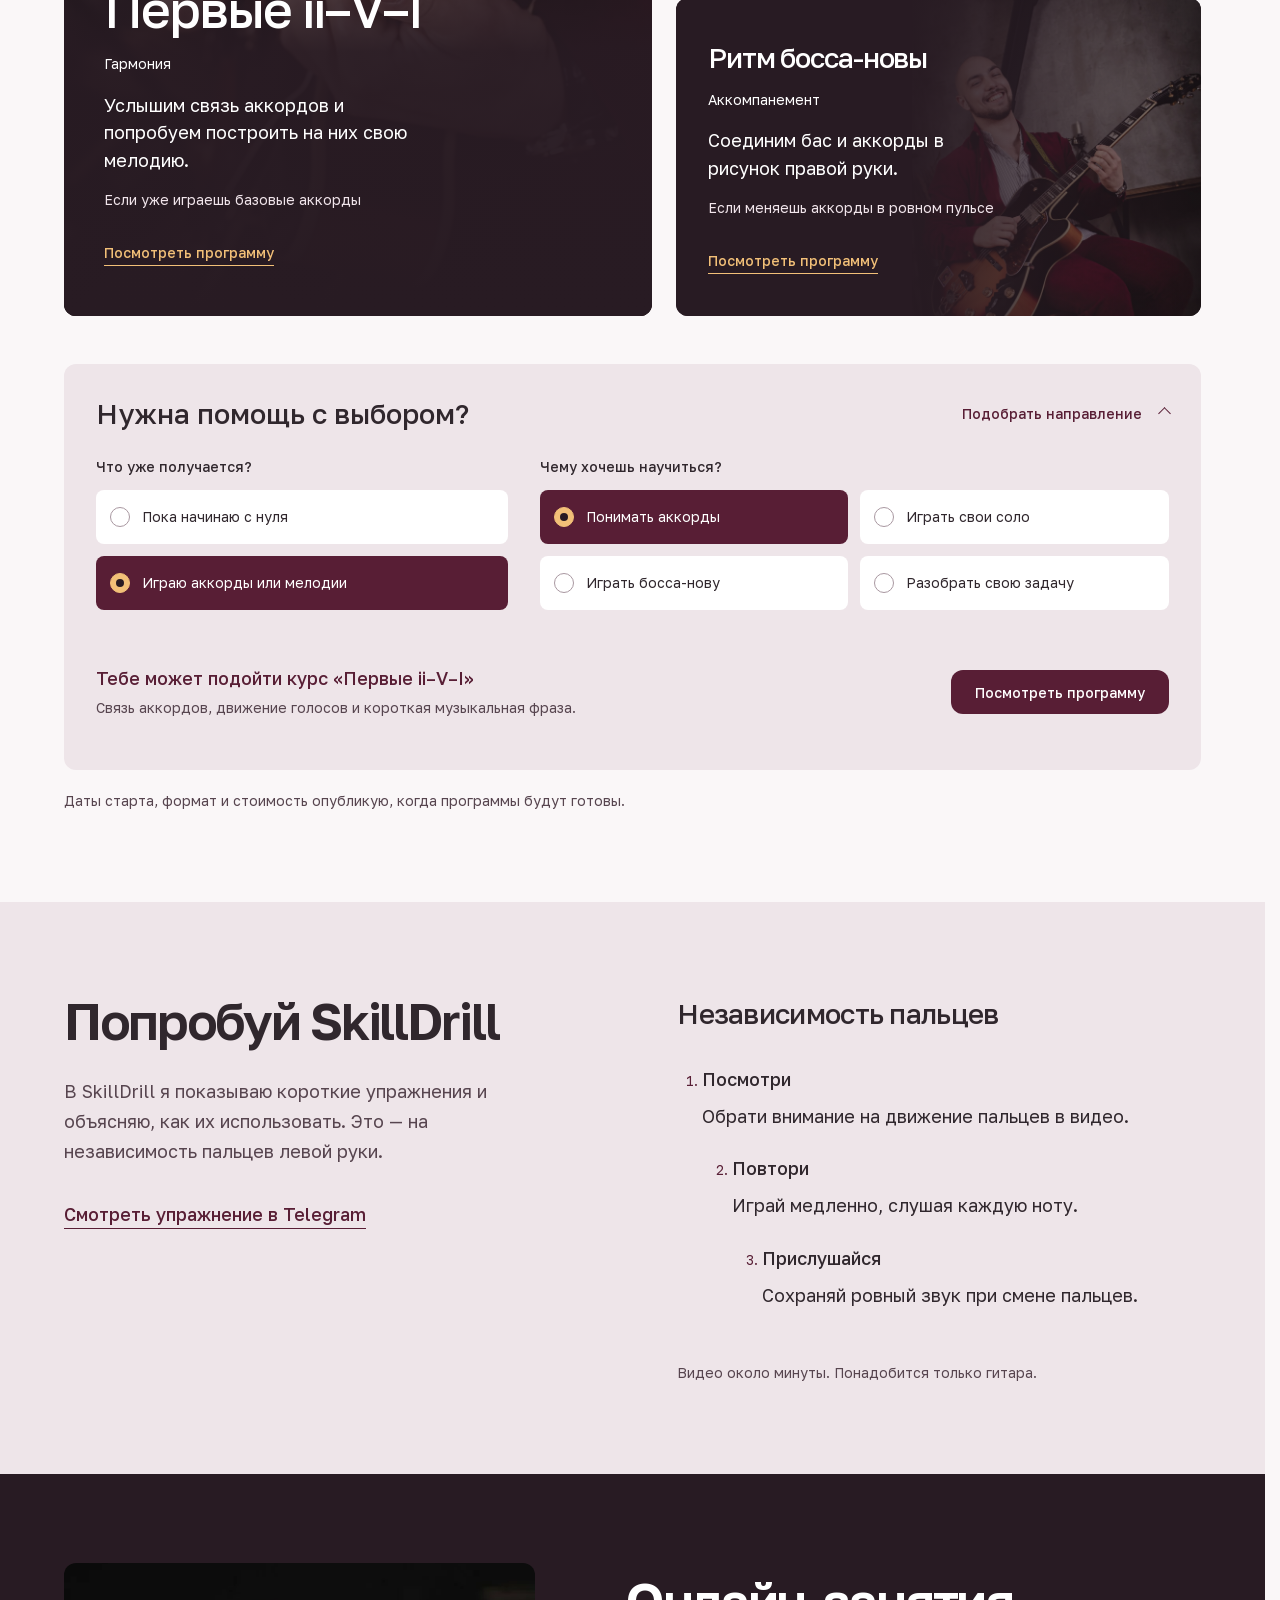
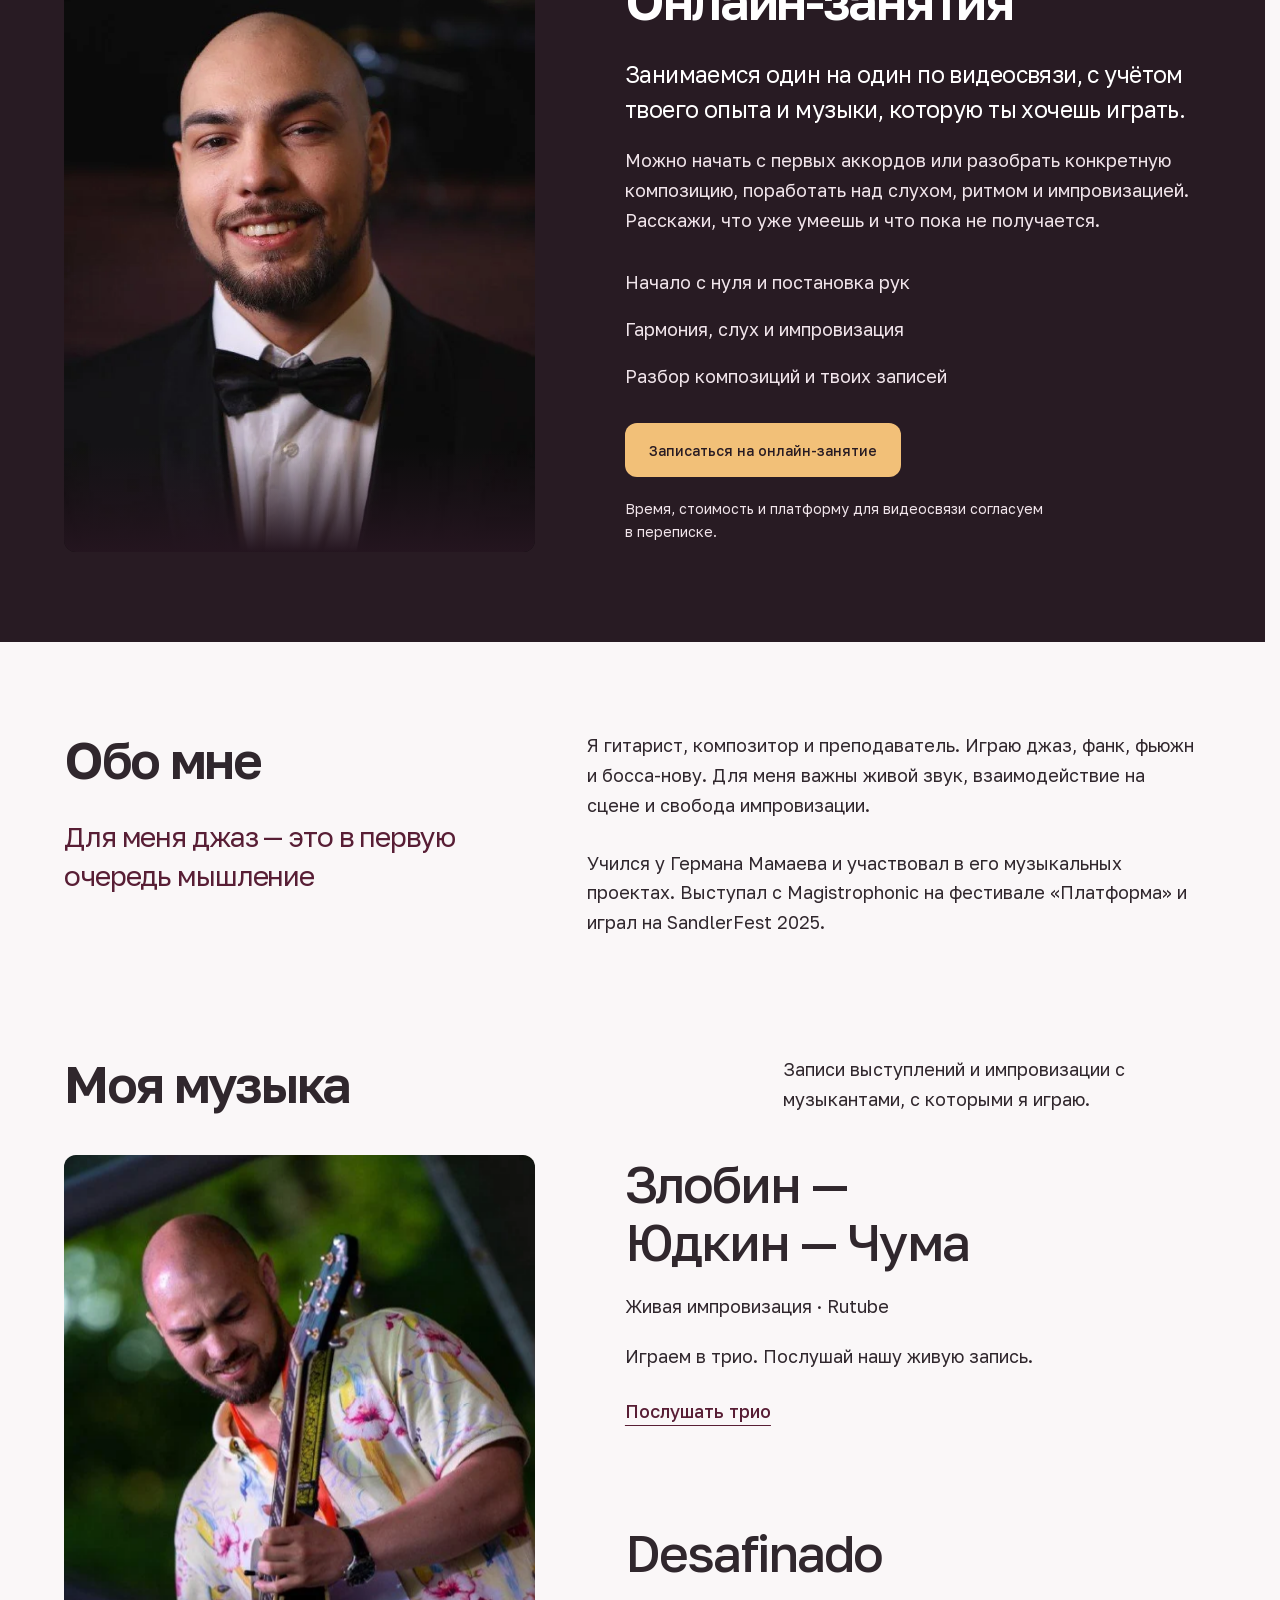
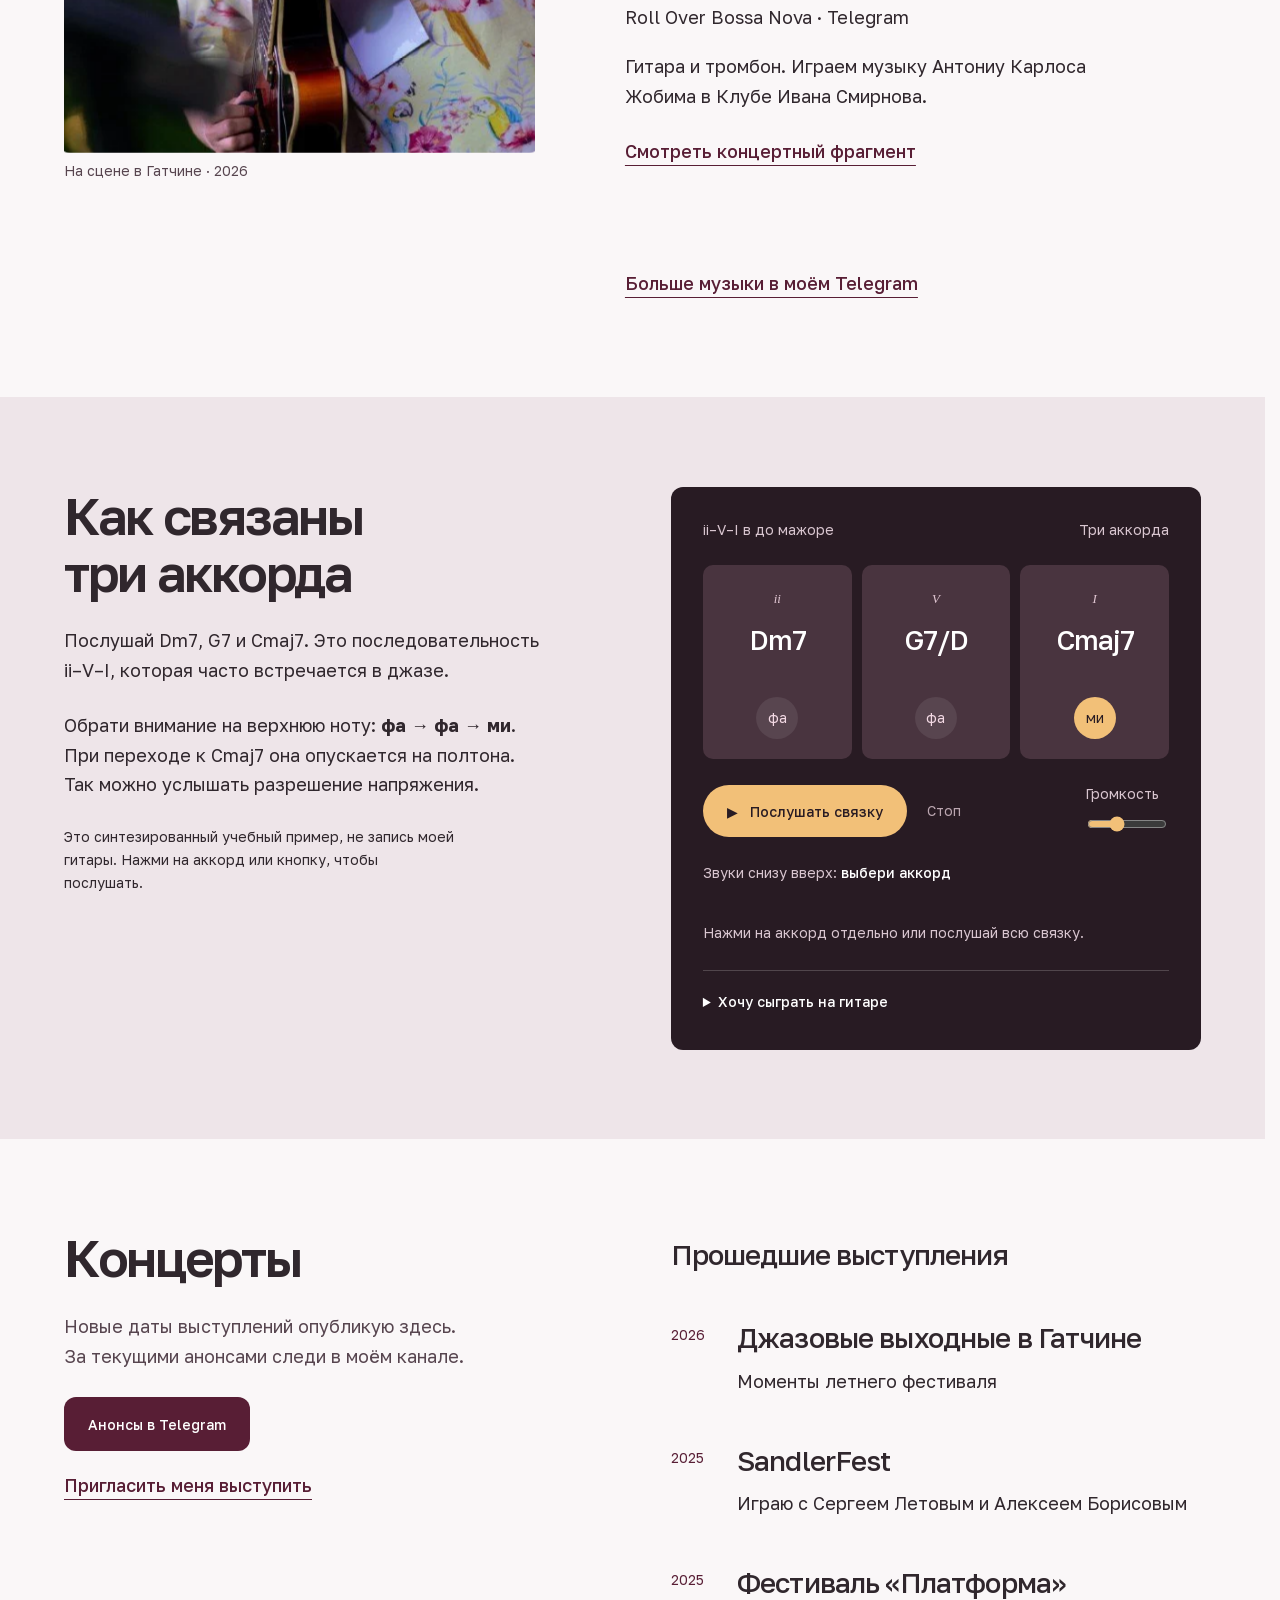
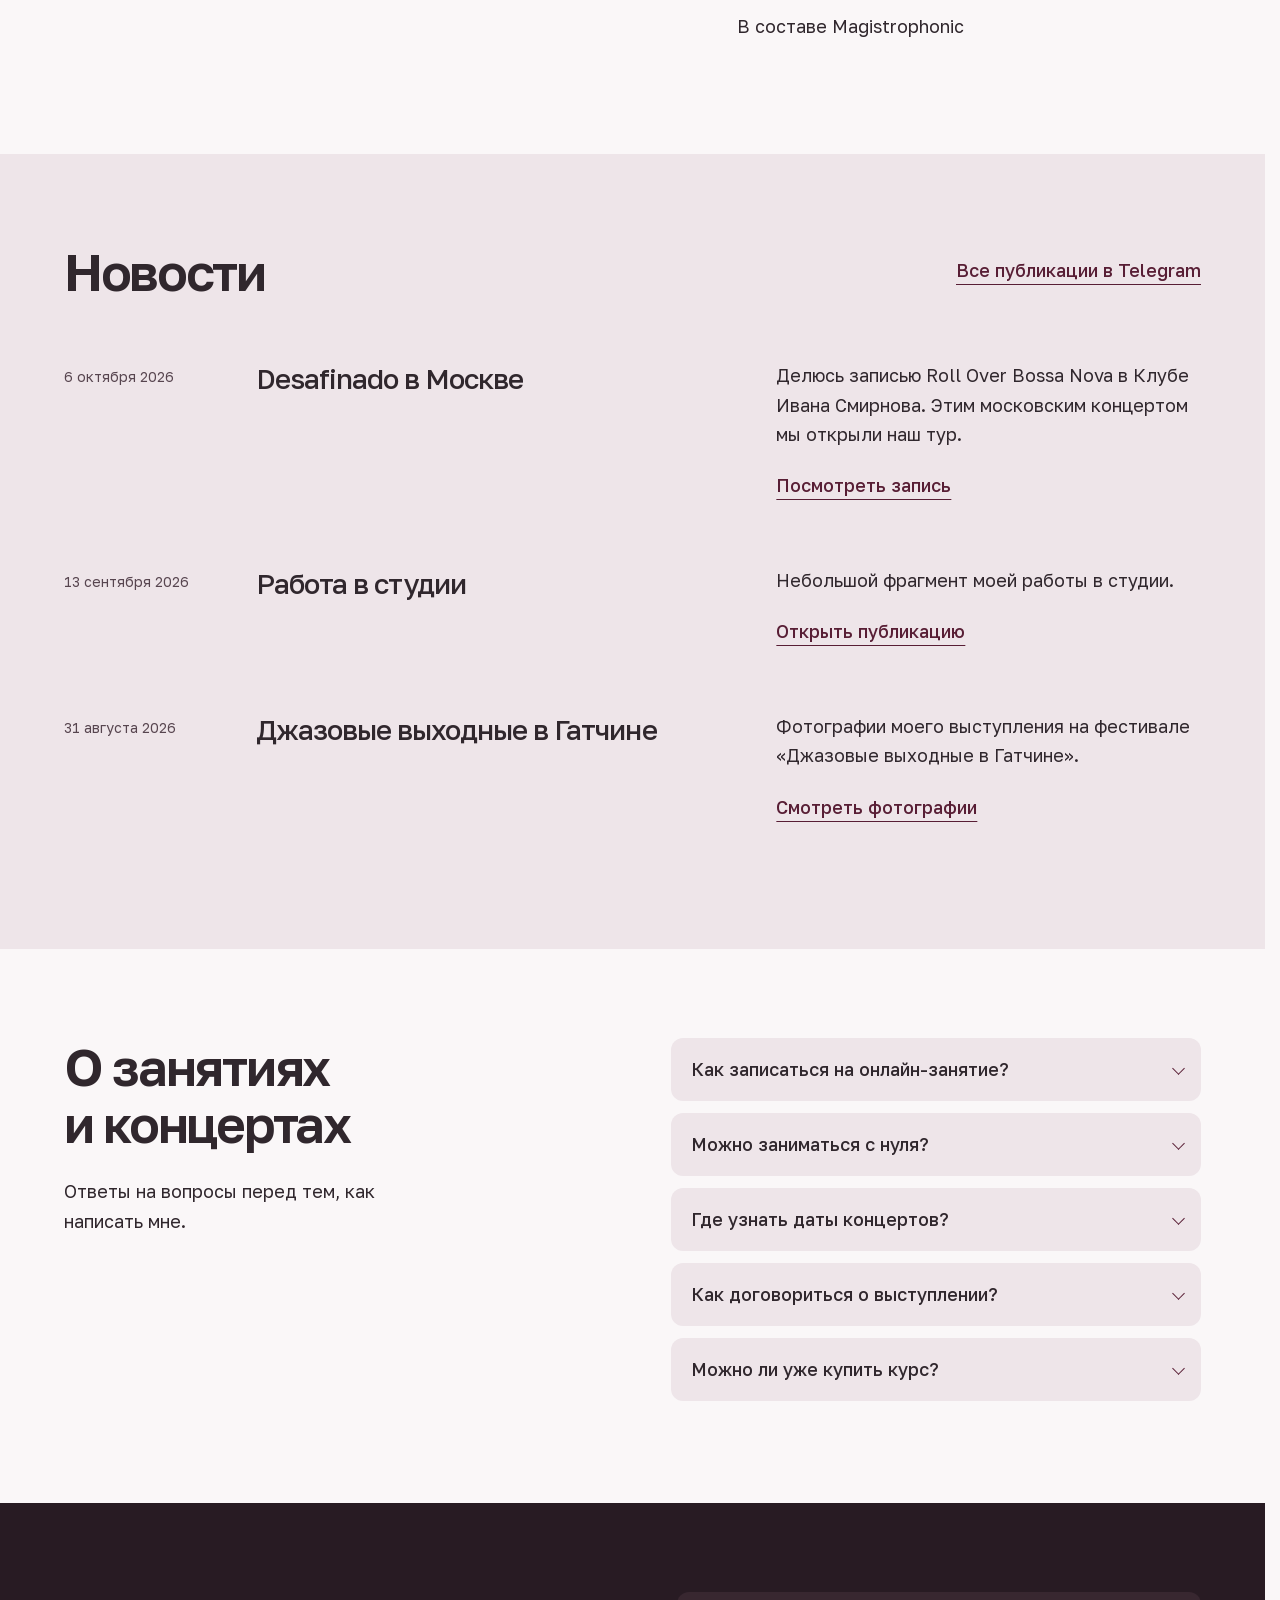
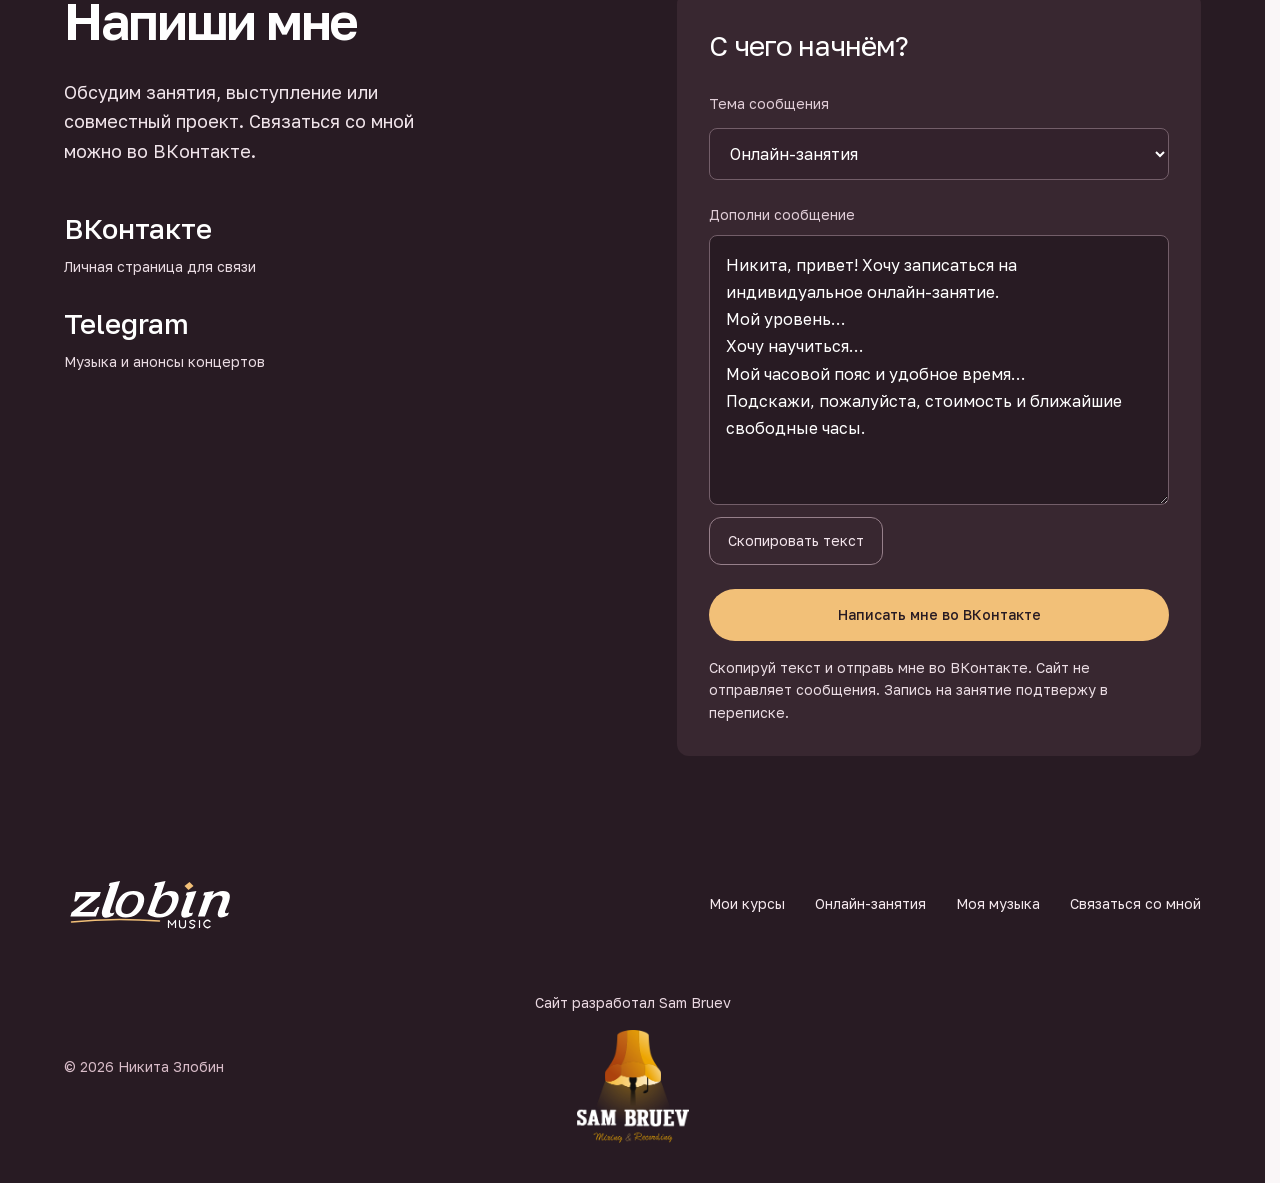
==== commit 24e01e6f: "Use Sam Bruev in footer author credit" ====
--- a/index.html
+++ b/index.html
@@ -11,8 +11,8 @@
 <meta property="og:type" content="website">
 <title>Никита Злобин — гитарист, композитор, преподаватель | Zlobin Music</title>
 <link rel="icon" href="assets/favicon.svg?v=pathways-20261018" type="image/svg+xml">
-<link rel="stylesheet" href="styles.css?v=editorial-20261019">
-<script src="site.js?v=editorial-20261019" defer></script>
+<link rel="stylesheet" href="styles.css?v=transitions-20261019">
+<script src="site.js?v=transitions-20261019" defer></script>
 <script src="app.js?v=pathways-20261018" defer></script>
 </head>
 <body>
@@ -106,9 +106,9 @@
 </main>
 <footer class="site-footer">
  <div class="footer-main"><a class="brand" href="#" aria-label="Zlobin Music — на главную"><img src="assets/logo-light.svg?v=pathways-20261018" alt="Zlobin Music" width="340" height="104"></a><nav class="footer-nav" aria-label="Навигация в подвале"><a href="#courses">Мои курсы</a><a href="#lessons">Онлайн-занятия</a><a href="#music">Моя музыка</a><a href="#contact">Связаться со мной</a></nav></div>
- <div class="footer-meta"><span>© 2026 Никита Злобин</span><a class="footer-creator" href="https://sambruev.ru/" target="_blank" rel="noopener noreferrer" aria-label="Сайт разработал Сэм Бруев — перейти на sambruev.ru"><span class="footer-creator-label">Сайт разработал Сэм Бруев</span><img src="assets/sam-bruev-logo.png?v=transparent" alt="Sam Bruev — логотип с лампой" width="512" height="514" loading="lazy"></a></div>
+ <div class="footer-meta"><span>© 2026 Никита Злобин</span><a class="footer-creator" href="https://sambruev.ru/" target="_blank" rel="noopener noreferrer" aria-label="Сайт разработал Sam Bruev — перейти на sambruev.ru"><span class="footer-creator-label">Сайт разработал Sam Bruev</span><img src="assets/sam-bruev-logo.png?v=transparent" alt="Sam Bruev — логотип с лампой" width="512" height="514" loading="lazy"></a></div>
 </footer>
-<dialog id="menu-dialog" class="menu-drawer" aria-labelledby="menu-title">
+<dialog id="menu-dialog" class="menu-drawer t-modal" aria-labelledby="menu-title">
 <div class="drawer-top"><span id="menu-title"><img src="assets/logo-light.svg?v=pathways-20261018" width="340" height="104" alt="Zlobin Music"></span><button class="menu-close" type="button" aria-label="Закрыть меню"><span aria-hidden="true">×</span></button></div>
 <div class="drawer-intro"><img src="assets/portrait-burgundy.webp" alt="" width="1200" height="1800"><div><p>Никита Злобин</p><span>Гитарист и преподаватель</span></div></div>
 <nav class="drawer-nav" aria-label="Все разделы сайта"><a href="#courses">Мои курсы</a><a href="#nikita">Обо мне</a><a href="#lessons">Онлайн-занятия</a><a href="#music">Моя музыка</a><a href="#concerts">Концерты</a><a href="#news">Новости</a><a href="#contact">Написать мне</a></nav>
--- a/styles.css
+++ b/styles.css
@@ -42,7 +42,7 @@
 .artist-hero{background:var(--wine-dark);min-height:720px}.artist-hero .hero-photo{border-radius:72px 0 0 0;overflow:hidden}.artist-hero .hero-description{color:#f4e3eb;font-size:18px;max-width:38ch}.artist-hero .hero-actions .button{background:var(--amber);color:var(--wine-dark);border-radius:30px;padding-inline:26px;min-height:58px}.artist-hero .hero-secondary{display:inline-flex;gap:10px;align-items:center}.artist-hero .hero-bottom{padding-bottom:16px}.artist-hero .hero-bottom a{border-color:#cda3b4}.artist-hero .hero-photo figcaption{background:var(--wine-dark);color:white;border:1px solid #ffffff38;border-radius:14px;padding:16px 20px;bottom:30px;right:30px}
 .courses{padding-top:94px;padding-bottom:85px}.courses .section-heading h2{font-size:clamp(44px,5.5vw,80px)}.courses .section-label{color:var(--wine)}.courses .launch-note{border-left:3px solid var(--amber);padding-left:17px}.courses .launch-note .status-dot{display:none}.course-author{display:flex;align-items:center;gap:15px;margin:-8px 0 32px;max-width:70ch;font-size:15px;color:var(--muted)}.course-author img{width:52px;height:52px;border-radius:50%;object-fit:cover;object-position:50% 22%;flex-shrink:0}.course-author a{color:var(--wine);text-decoration:underline;text-underline-offset:4px;white-space:nowrap}.course{border-radius:18px;border-color:#e2dce1;box-shadow:0 10px 28px #40162806;transition:transform 240ms var(--ease-out)}.course-art{height:245px}.course-content{padding:26px}.course-content .course-open{padding:15px 0 4px}.course-open span{display:grid;place-items:center;width:34px;height:34px;background:var(--wine);color:white;border-radius:50%;transition:transform 200ms var(--ease-out)}.course-open{align-items:center}.course-grid{gap:24px}.harmony-art{background:#d5e7fa}.bossa-art{background:#f2d6bf}.course-content .course-fit{font-size:13px}.course-guide{border-radius:14px;background:#f0f3f7;border:0;padding:0 24px}.course-guide>summary{list-style:none;position:relative;padding:22px 40px 22px 0}.course-guide>summary::-webkit-details-marker{display:none}.course-guide>summary:after{content:'+';position:absolute;right:0;top:15px;font-size:30px;font-weight:400;transition:transform 200ms var(--ease-out)}.course-guide[open]>summary:after{transform:rotate(45deg)}.course-guide .choose{background:transparent;padding:8px 0 28px}.details-body{display:flow-root}.faq-list details{padding-inline:16px;border-radius:10px;transition:background-color 180ms ease}.faq-list details[open]{background:#edf2f7}.faq-list details:first-child summary{padding-top:22px}.faq-list details:first-child summary:after{top:19px}.faq-list details p{padding-bottom:24px}.faq-list summary:after{content:'+'!important;transition:transform 200ms var(--ease-out)}.faq-list details[open] summary:after{transform:rotate(45deg)}
 .button,.copy-button,.menu-toggle,.menu-close,.dialog-close{transition:transform 160ms var(--ease-out),background-color 180ms ease,color 180ms ease}.button:active,.copy-button:active,.menu-toggle:active,.menu-close:active,.dialog-close:active{transform:scale(.97)}.button{border-radius:28px}.text-link span,.header-contact span,.hero-bottom a span{display:inline-block;transition:transform 200ms var(--ease-out)}.mentor-image img,.lessons-photo{border-radius:20px}.mentor-image>span{border-radius:9px}.music-feature{border-radius:20px}.record-play{transition:transform 200ms var(--ease-out),background-color 180ms ease}.archive-item>span:last-child{transition:transform 200ms var(--ease-out)}.chord{transition:transform 160ms var(--ease-out),background-color 180ms ease}.chord.active{transform:translateY(-4px)}.top-note{transition:transform 200ms var(--ease-out)}.chord.active .top-note{transform:scale(1.1)}
-#course-dialog{border-radius:24px;padding:46px;max-width:660px;box-shadow:0 24px 100px #21121b55}#course-dialog .dialog-close{background:var(--blue);border-radius:50%;font-size:27px;line-height:1}.dialog-note{border-radius:10px}.dialog-return{border-radius:28px}dialog::backdrop{background:#21121ba8;backdrop-filter:none;opacity:1;transition:opacity 220ms var(--ease-out)}dialog.is-closing::backdrop{opacity:0}dialog.instant-motion::backdrop{transition:none}@starting-style{dialog[open]::backdrop{opacity:0}}
+#course-dialog{border-radius:24px;padding:46px;max-width:660px;box-shadow:0 24px 100px #21121b55}#course-dialog .dialog-close{background:var(--blue);border-radius:50%;font-size:27px;line-height:1}.dialog-note{border-radius:10px}.dialog-return{border-radius:28px}dialog::backdrop{background:#21121ba8;backdrop-filter:none}
 .menu-drawer{inset:0 0 0 auto;margin:0;width:min(540px,100%);max-width:100%;height:100dvh;max-height:100dvh;border:0;border-radius:28px 0 0 28px;padding:28px 38px 24px;background:var(--wine-dark);color:#fff;overflow-y:auto;overscroll-behavior:contain;box-shadow:-20px 0 70px #21121b40}.drawer-top{display:flex;align-items:center;justify-content:space-between;gap:20px;font-size:17px}.menu-close{display:grid;place-items:center;width:46px;height:46px;border:1px solid #ffffff66;border-radius:50%;background:transparent;color:white;font-size:30px;line-height:1;padding:0}.drawer-intro{display:flex;gap:16px;align-items:center;margin:25px 0 28px}.drawer-intro img{width:62px;height:72px;object-fit:cover;object-position:50% 20%;border-radius:12px}.drawer-intro p{font-size:18px;font-weight:500}.drawer-intro span{font-size:12px;color:#e8ccd7}.drawer-nav{display:grid;gap:0}.drawer-nav a{font-size:clamp(25px,4vw,38px);font-weight:500;letter-spacing:-.04em;line-height:1.15;padding:12px 0;border-top:1px solid #ffffff25;display:flex;justify-content:space-between;align-items:center;gap:20px}.drawer-nav a:first-child{color:var(--amber)}.drawer-nav a:last-child{border-bottom:1px solid #ffffff25}.drawer-nav a span{font-size:28px}.drawer-footer{font-size:13px;color:#e8ccd7;margin-top:28px}.menu-drawer a:focus-visible,.menu-drawer button:focus-visible{outline-color:var(--amber)}
 @media(hover:hover) and (pointer:fine){.header nav a:hover:after{transform:scaleX(1)}.header nav a:hover{text-decoration:none}.course:hover{transform:translateY(-7px)}.course-open:hover span{transform:rotate(90deg)}.button:hover{transform:translateY(-2px)}.text-link:hover span,.header-contact:hover span,.hero-bottom a:hover span{transform:translate(3px,-2px)}.drawer-nav a{transition:transform 180ms var(--ease-out),color 180ms ease}.drawer-nav a:hover{transform:translateX(7px);color:var(--amber)}.music-feature:hover>img{transform:scale(1.025)}.music-feature:hover .record-play{transform:scale(1.08);background:#ffffff22}.archive-item:hover>span:last-child{transform:translate(3px,-3px)}}
 @media(hover:none),(pointer:coarse){.music-feature:hover>img{transform:none}}
@@ -814,3 +814,63 @@
 
 /* Action text shares the readable body scale outside compact controls. */
 .text-link{font-size:var(--type-body)}
+
+/* transitions-dev: modal recipe, with a horizontal variant for the existing drawer. */
+:root {
+  --modal-open-dur: 250ms;
+  --modal-close-dur: 150ms;
+  --modal-scale: 0.96;
+  --modal-scale-close: 0.96;
+  --modal-ease: cubic-bezier(0.22, 1, 0.36, 1);
+}
+
+.t-modal {
+  transform-origin: center;
+  transform: scale(var(--modal-scale));
+  opacity: 0;
+  pointer-events: none;
+  transition:
+    transform var(--modal-open-dur) var(--modal-ease),
+    opacity   var(--modal-open-dur) var(--modal-ease);
+  will-change: transform, opacity;
+}
+.t-modal.is-open {
+  transform: scale(1);
+  opacity: 1;
+  pointer-events: auto;
+}
+.t-modal.is-closing {
+  transform: scale(var(--modal-scale-close));
+  opacity: 0;
+  pointer-events: none;
+  transition:
+    transform var(--modal-close-dur) var(--modal-ease),
+    opacity   var(--modal-close-dur) var(--modal-ease);
+}
+
+@media (prefers-reduced-motion: reduce) {
+  .t-modal { transition: none !important; }
+}
+
+html { scrollbar-gutter: stable; }
+.menu-drawer.t-modal {
+ --modal-open-dur: 360ms;
+ --modal-close-dur: 240ms;
+ transform: translateX(100%);
+ opacity: 1;
+}
+.menu-drawer.t-modal.is-open { transform: translateX(0); }
+.menu-drawer.t-modal.is-closing { transform: translateX(100%); opacity: 1; }
+.t-modal::backdrop {
+ opacity: 0;
+ transition: opacity var(--modal-open-dur) var(--modal-ease);
+}
+.t-modal.is-open::backdrop { opacity: 1; }
+.t-modal.is-closing::backdrop {
+ opacity: 0;
+ transition: opacity var(--modal-close-dur) var(--modal-ease);
+}
+@starting-style { .t-modal.is-open::backdrop { opacity: 0; } }
+@media (prefers-reduced-motion: reduce) {
+ .t-modal::backdrop { transition: none !important; }
+}
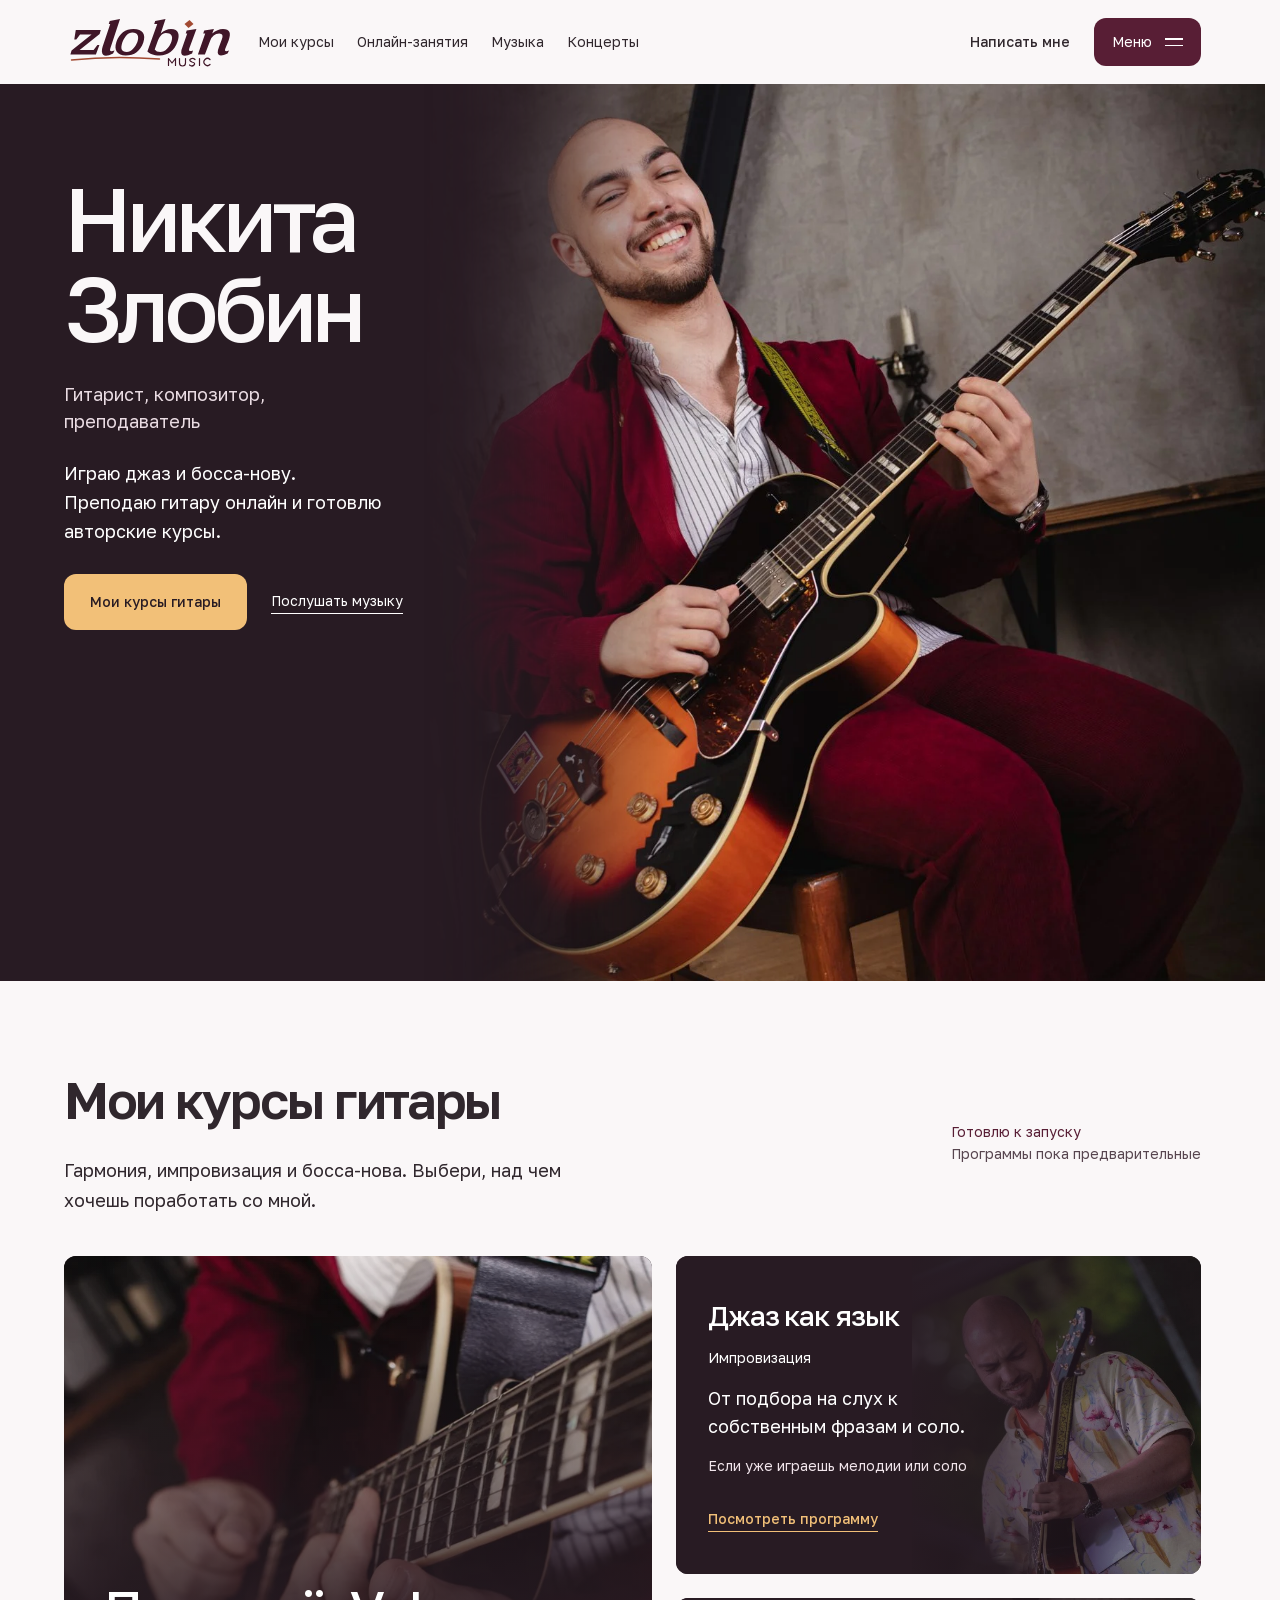
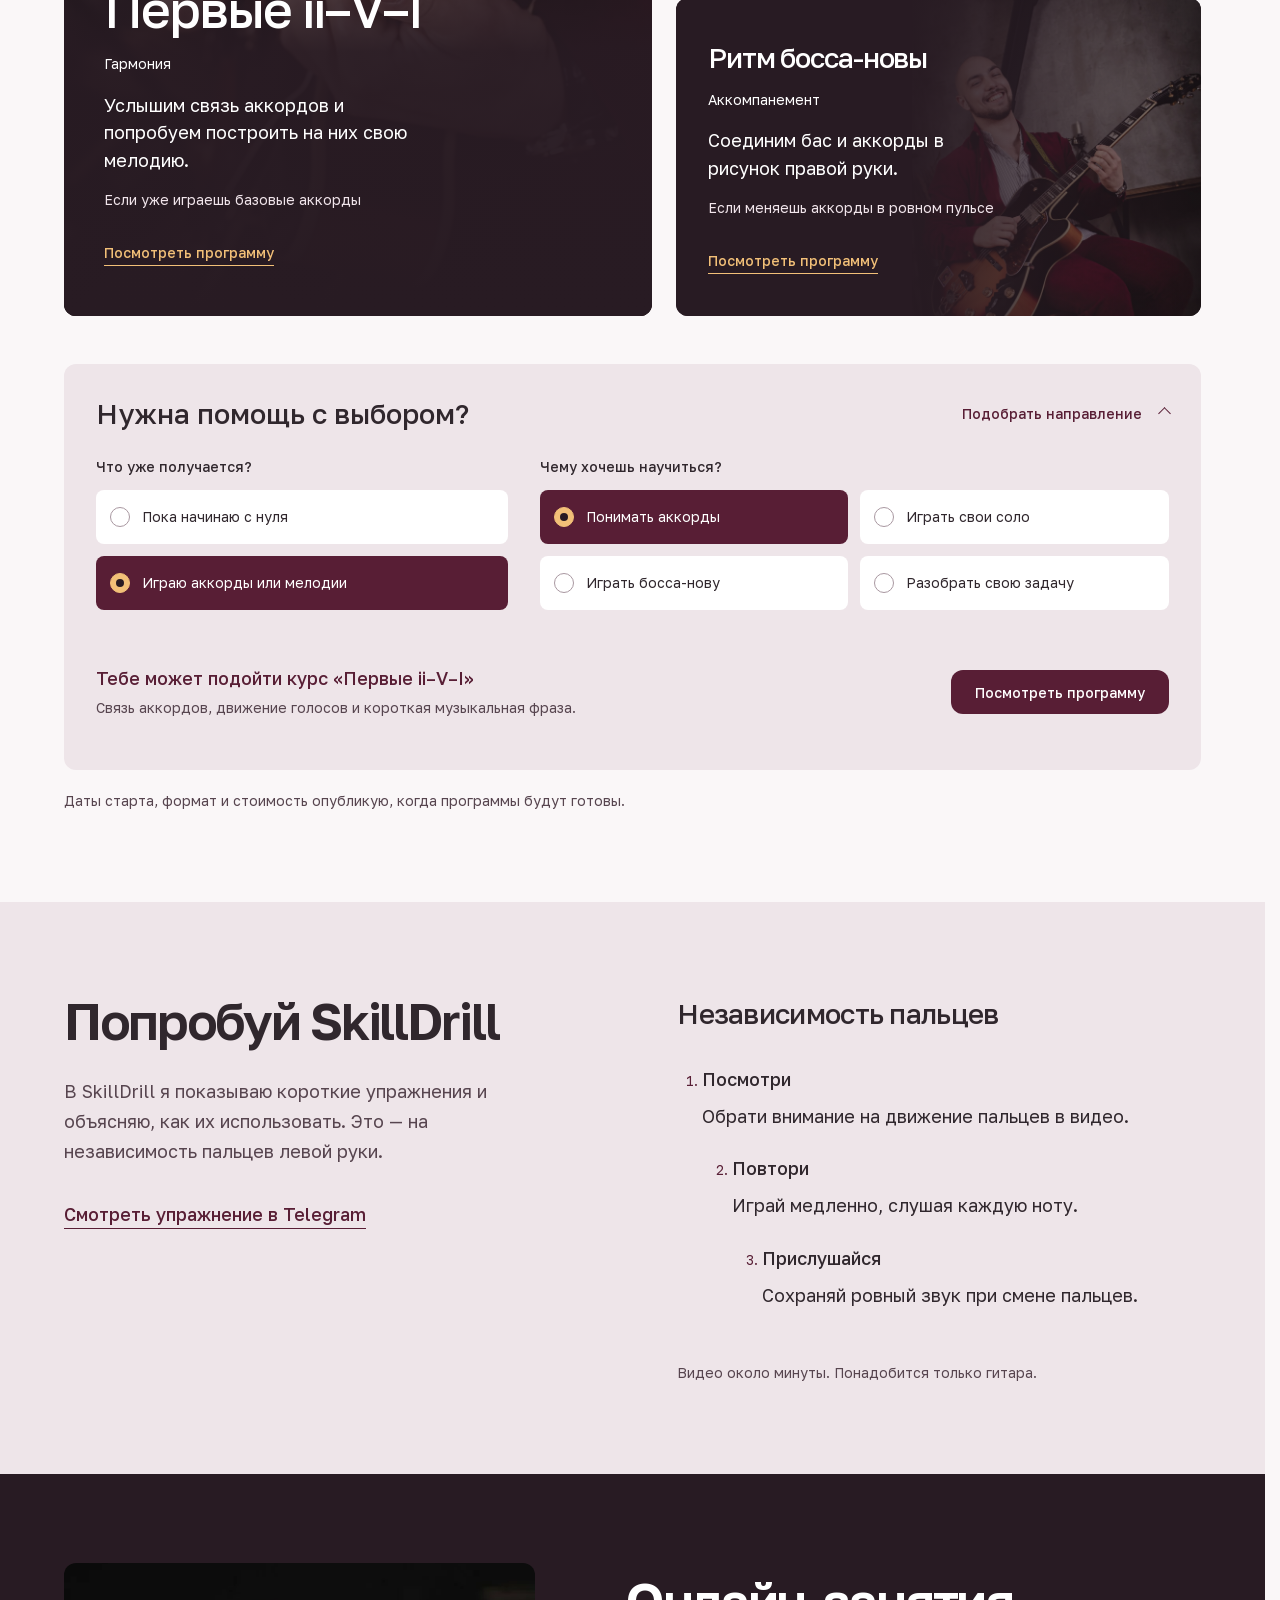
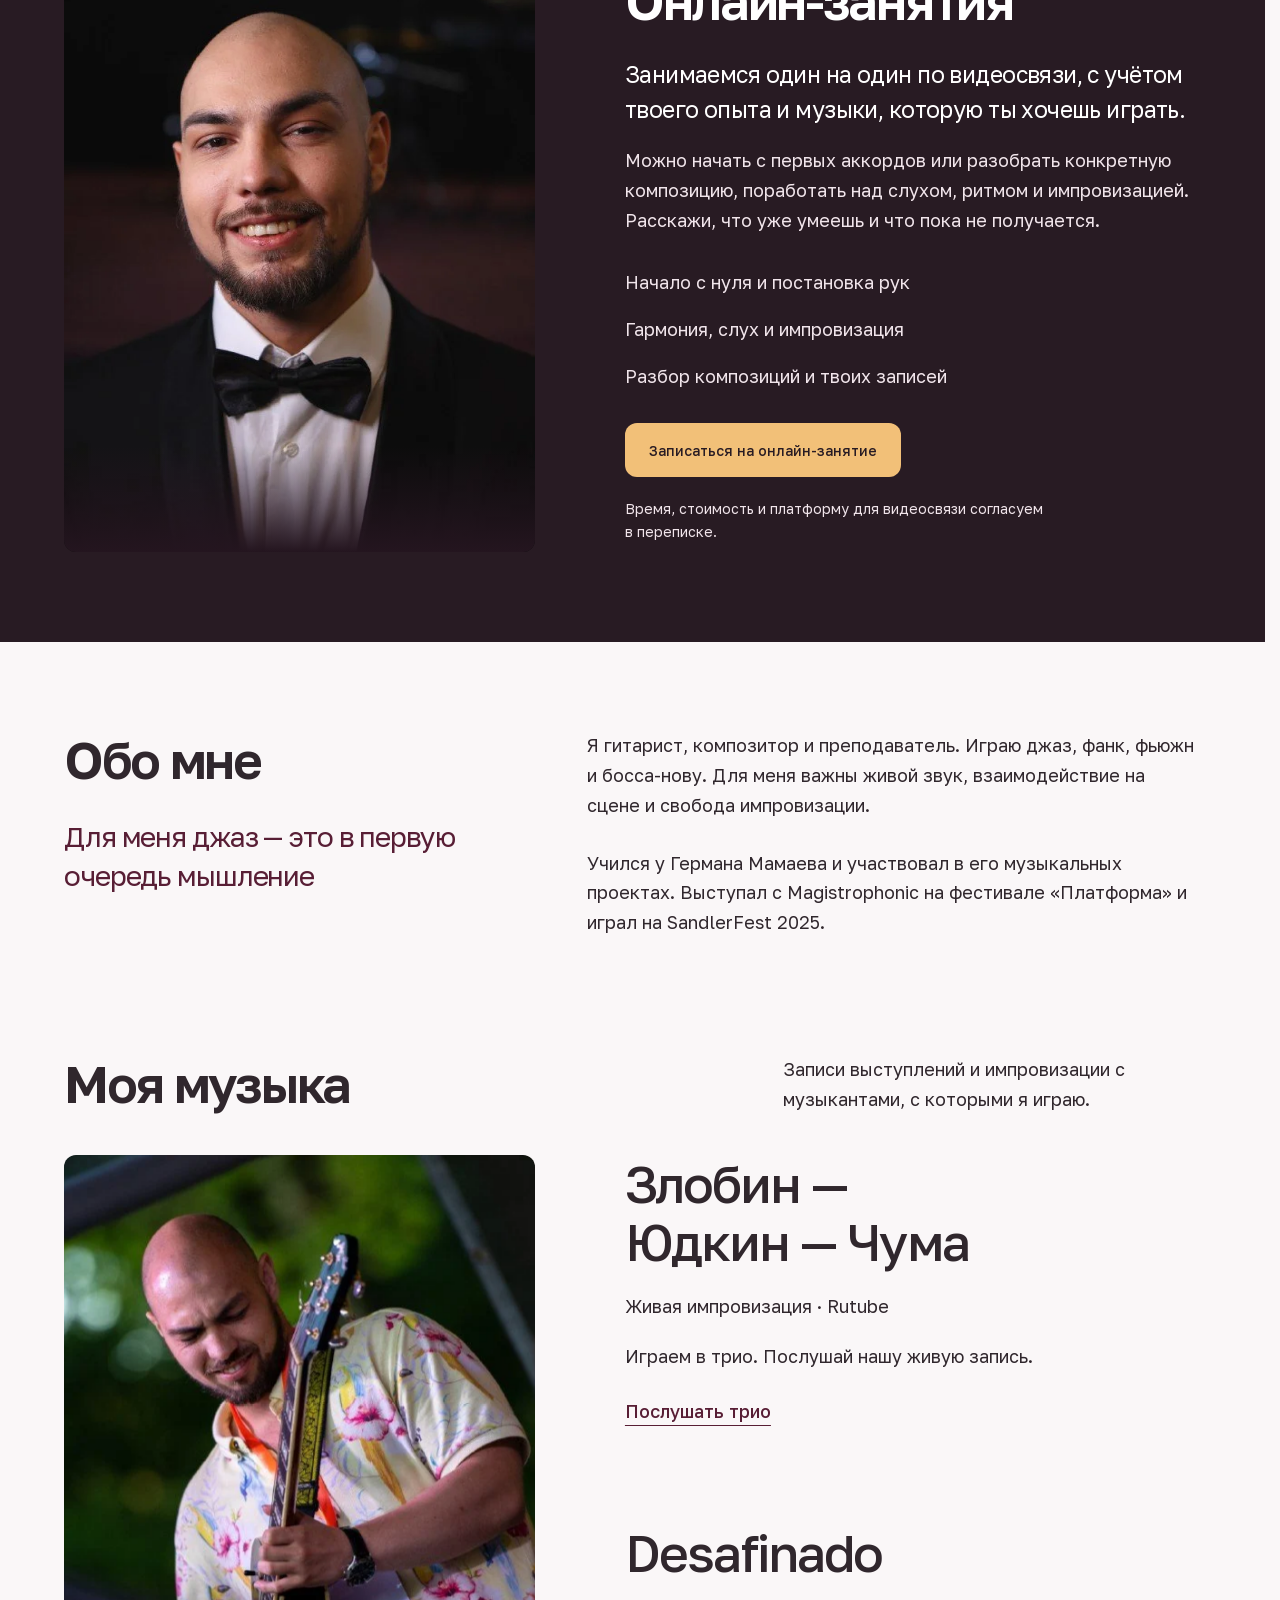
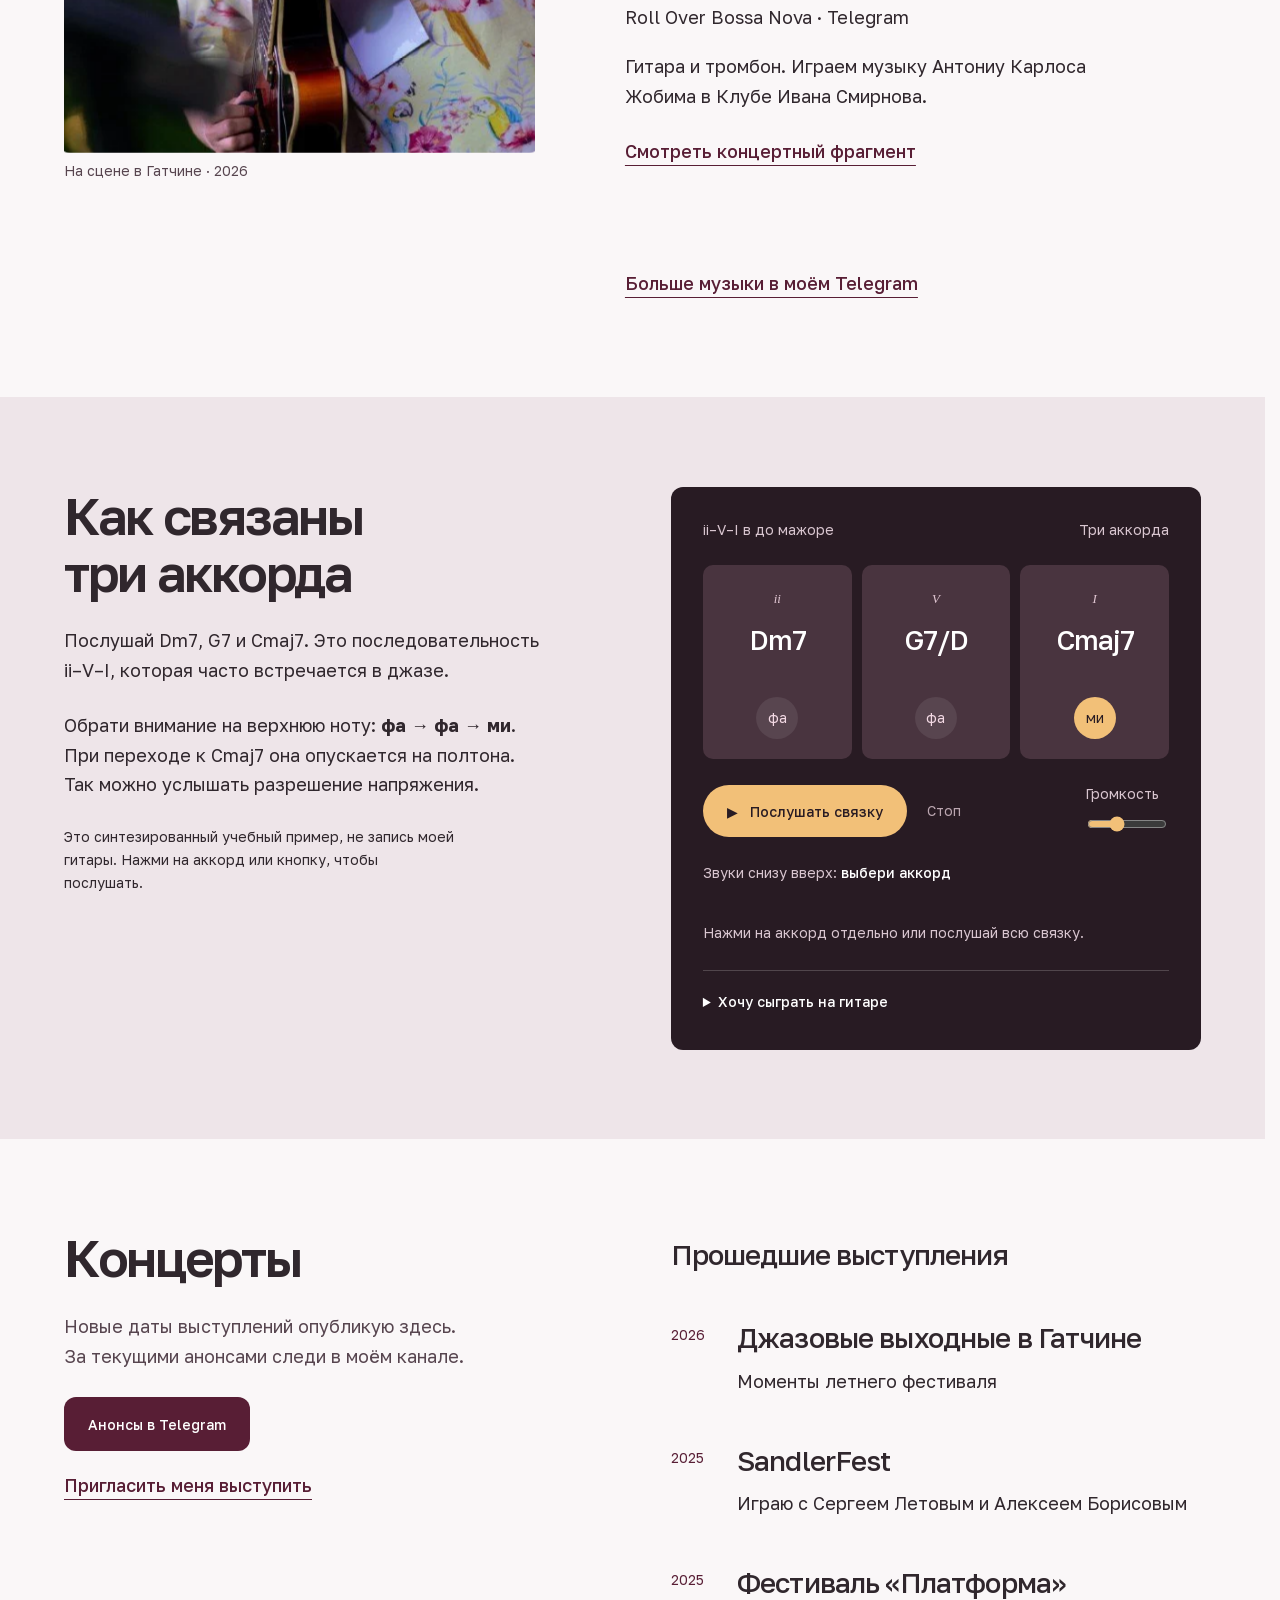
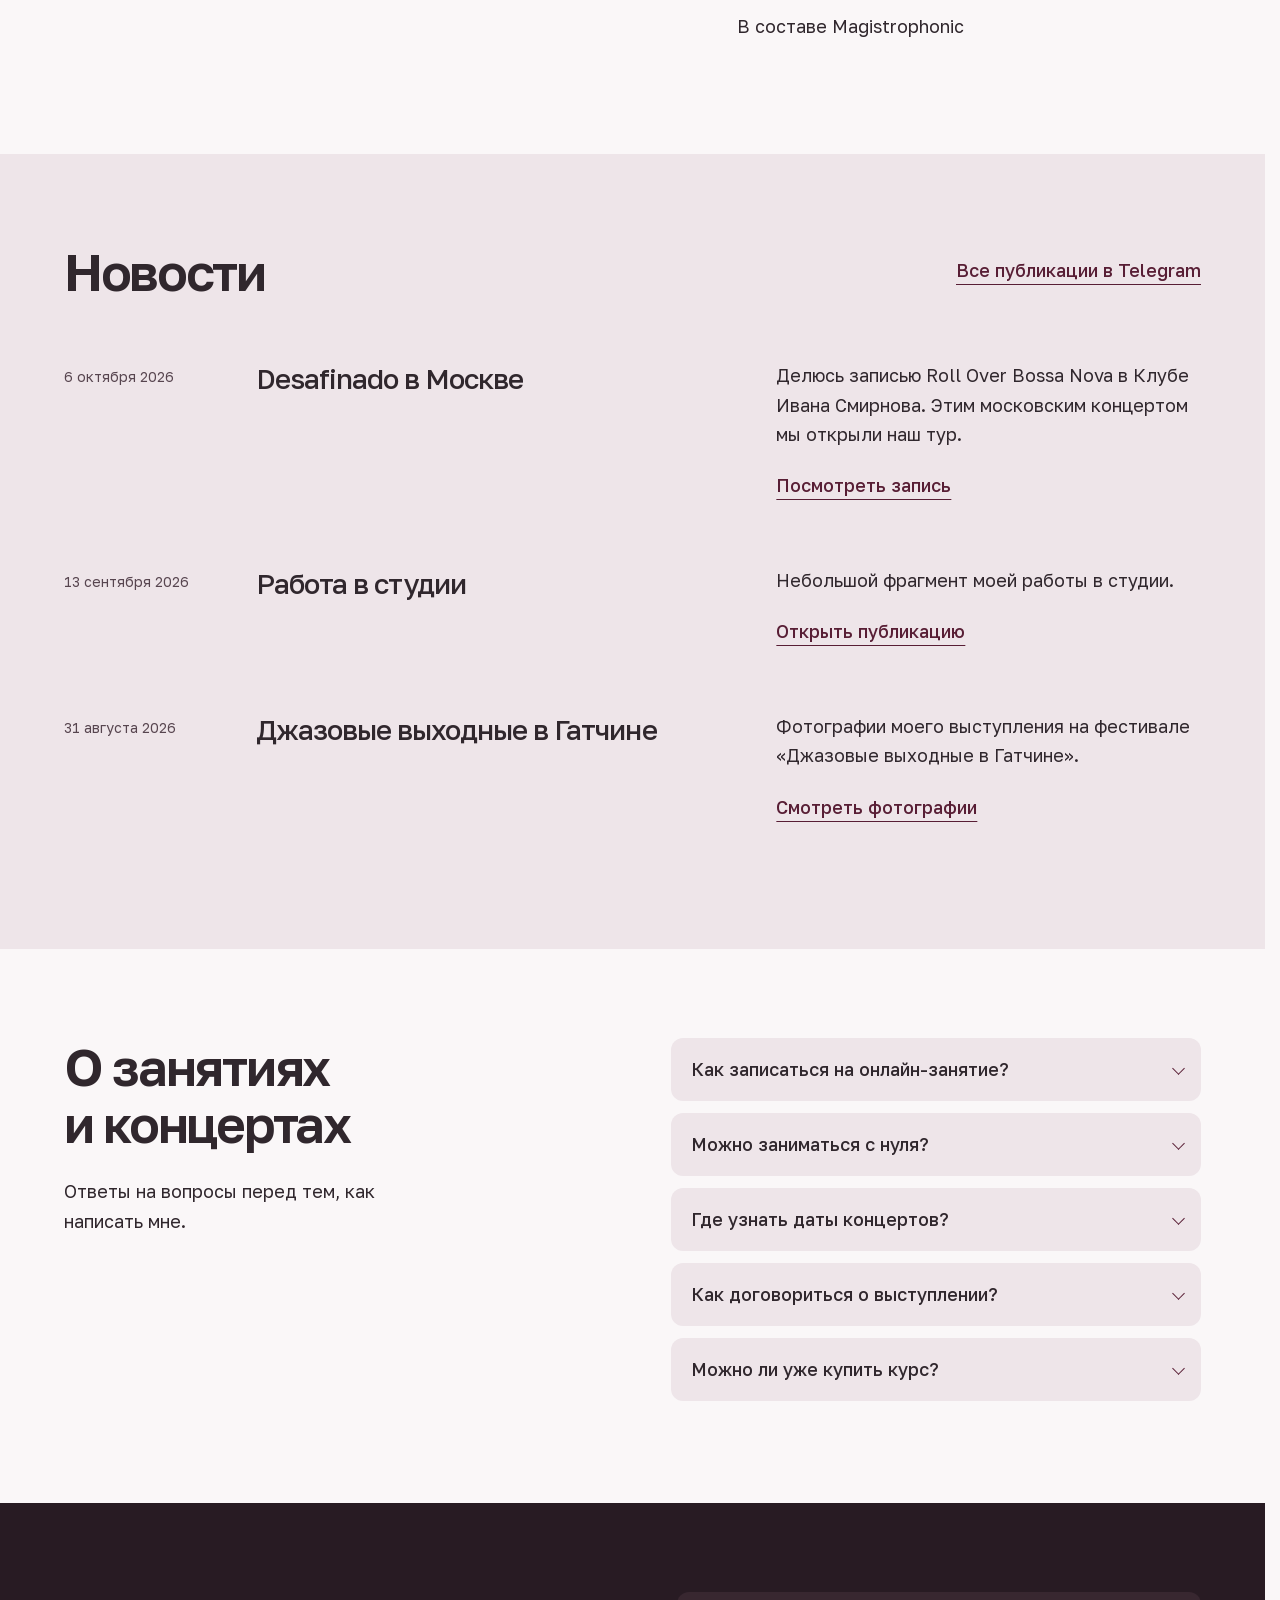
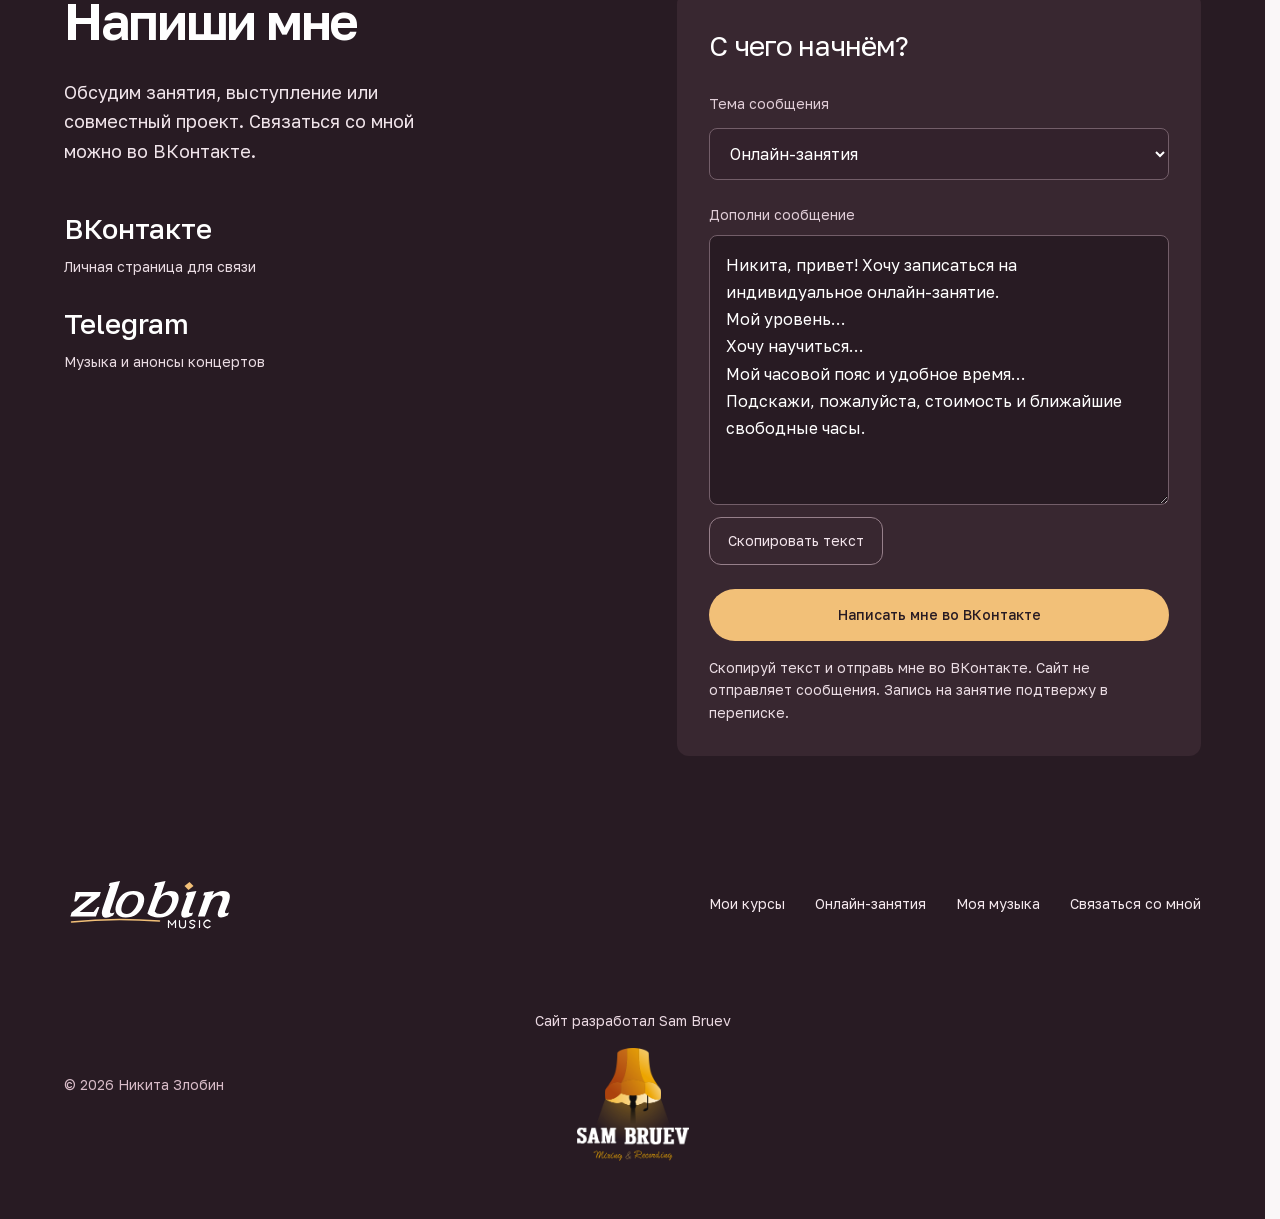
==== commit ea97e5ae: "Add smooth logo hover and enlarge footer credit target" ====
--- a/index.html
+++ b/index.html
@@ -11,7 +11,7 @@
 <meta property="og:type" content="website">
 <title>Никита Злобин — гитарист, композитор, преподаватель | Zlobin Music</title>
 <link rel="icon" href="assets/favicon.svg?v=pathways-20261018" type="image/svg+xml">
-<link rel="stylesheet" href="styles.css?v=transitions-20261019">
+<link rel="stylesheet" href="styles.css?v=creator-hover-20261019">
 <script src="site.js?v=transitions-20261019" defer></script>
 <script src="app.js?v=pathways-20261018" defer></script>
 </head>
--- a/styles.css
+++ b/styles.css
@@ -536,13 +536,15 @@
 /* Centered creator signature with explicit authorship. */
 .site-footer>.footer-meta{display:grid;grid-template-columns:1fr auto 1fr;align-items:center;gap:24px}
 .footer-meta>span{grid-column:1;grid-row:1;min-width:0}
-.site-footer .footer-creator{grid-column:2;grid-row:1;display:flex;flex-direction:column;align-items:center;gap:16px;width:max-content;max-width:100%;text-align:center;border-radius:6px;transition:opacity 160ms ease}
+.site-footer .footer-creator{grid-column:2;grid-row:1;display:flex;flex-direction:column;align-items:center;gap:16px;width:max-content;max-width:100%;text-align:center;border-radius:6px;padding:18px 24px;--creator-hover-duration:180ms;--creator-hover-ease:cubic-bezier(0.22,1,0.36,1)}
 .footer-creator-label{font-size:13px;line-height:1.5;color:#ead8e1}
-.footer-creator img{display:block;width:112px;height:auto}
-.site-footer .footer-creator:hover{opacity:.85;text-decoration:none}
+.footer-creator img{display:block;width:112px;height:auto;transform:scale(1);transform-origin:center;transition:transform var(--creator-hover-duration) var(--creator-hover-ease)}
+.site-footer .footer-creator:hover{opacity:1;text-decoration:none}
+@media(hover:hover) and (pointer:fine){.site-footer .footer-creator:hover img{transform:scale(1.1)}}
+.site-footer .footer-creator:focus-visible img{transform:scale(1.1)}
 .site-footer .footer-creator:hover .footer-creator-label{text-decoration:underline;text-underline-offset:4px}
 @media(max-width:760px){.site-footer>.footer-meta{grid-template-columns:1fr;justify-items:center;gap:28px;padding-top:24px}.site-footer .footer-creator{grid-column:1;grid-row:1}.footer-meta>span{grid-column:1;grid-row:2;text-align:center}}
-@media(prefers-reduced-motion:reduce){.site-footer .footer-creator{transition:none}}
+@media(prefers-reduced-motion:reduce){.site-footer .footer-creator img,.site-footer .footer-creator:hover img,.site-footer .footer-creator:focus-visible img{transition:none;transform:none}}
 
 /* Full portrait: preserve the instrument and give the copy equal side gutters. */
 @media(min-width:761px){
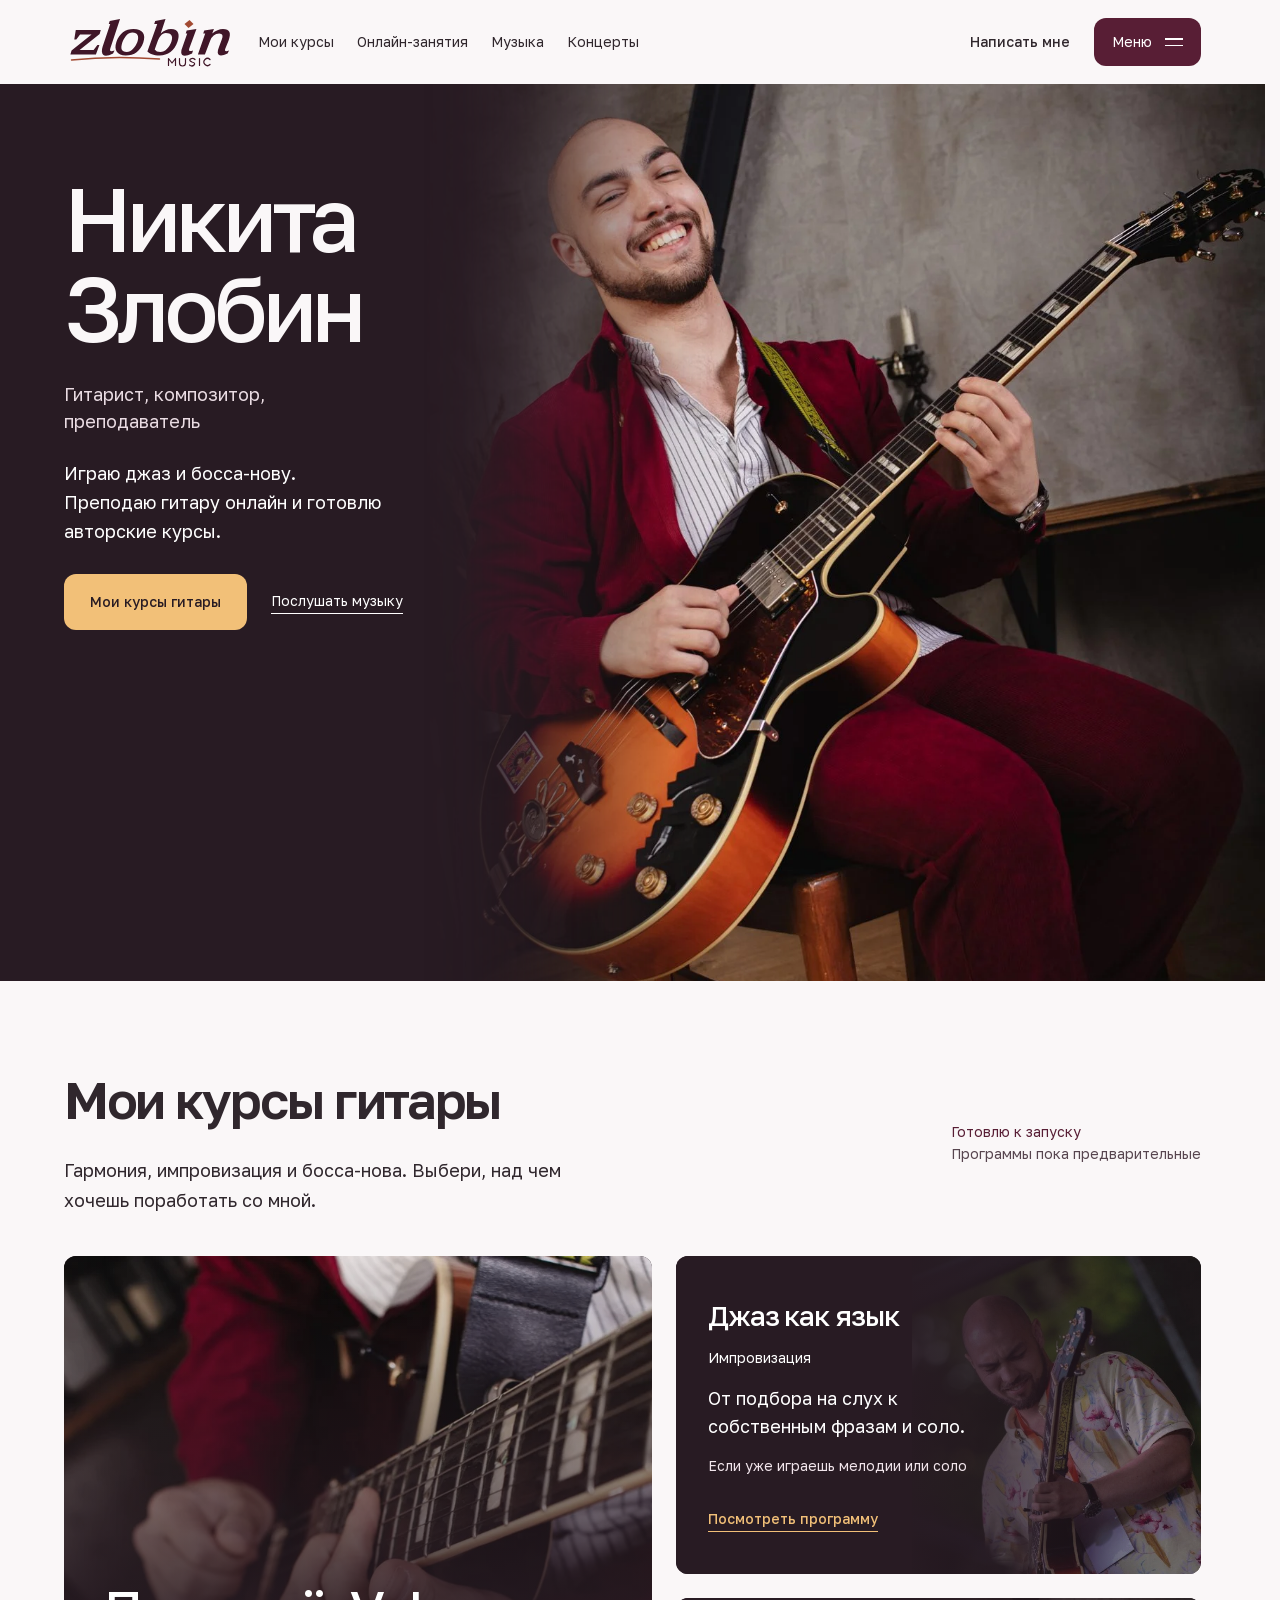
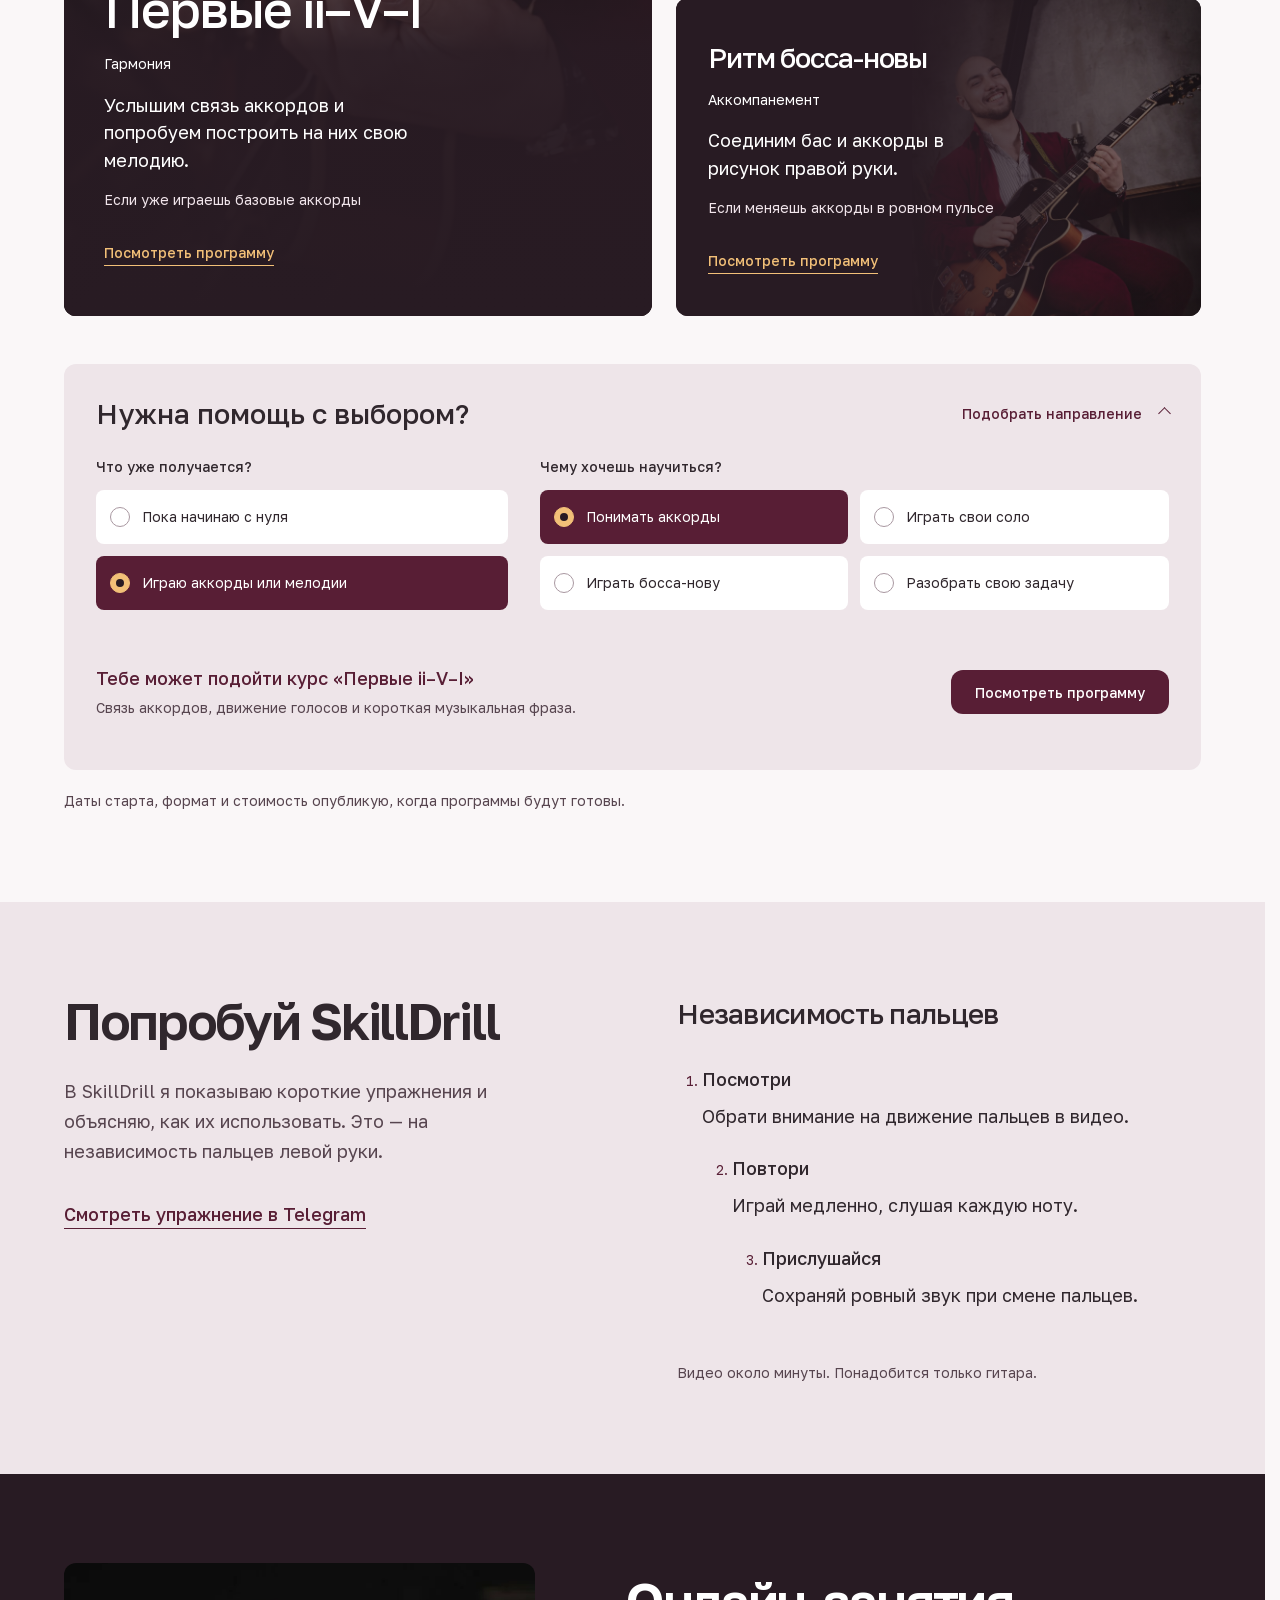
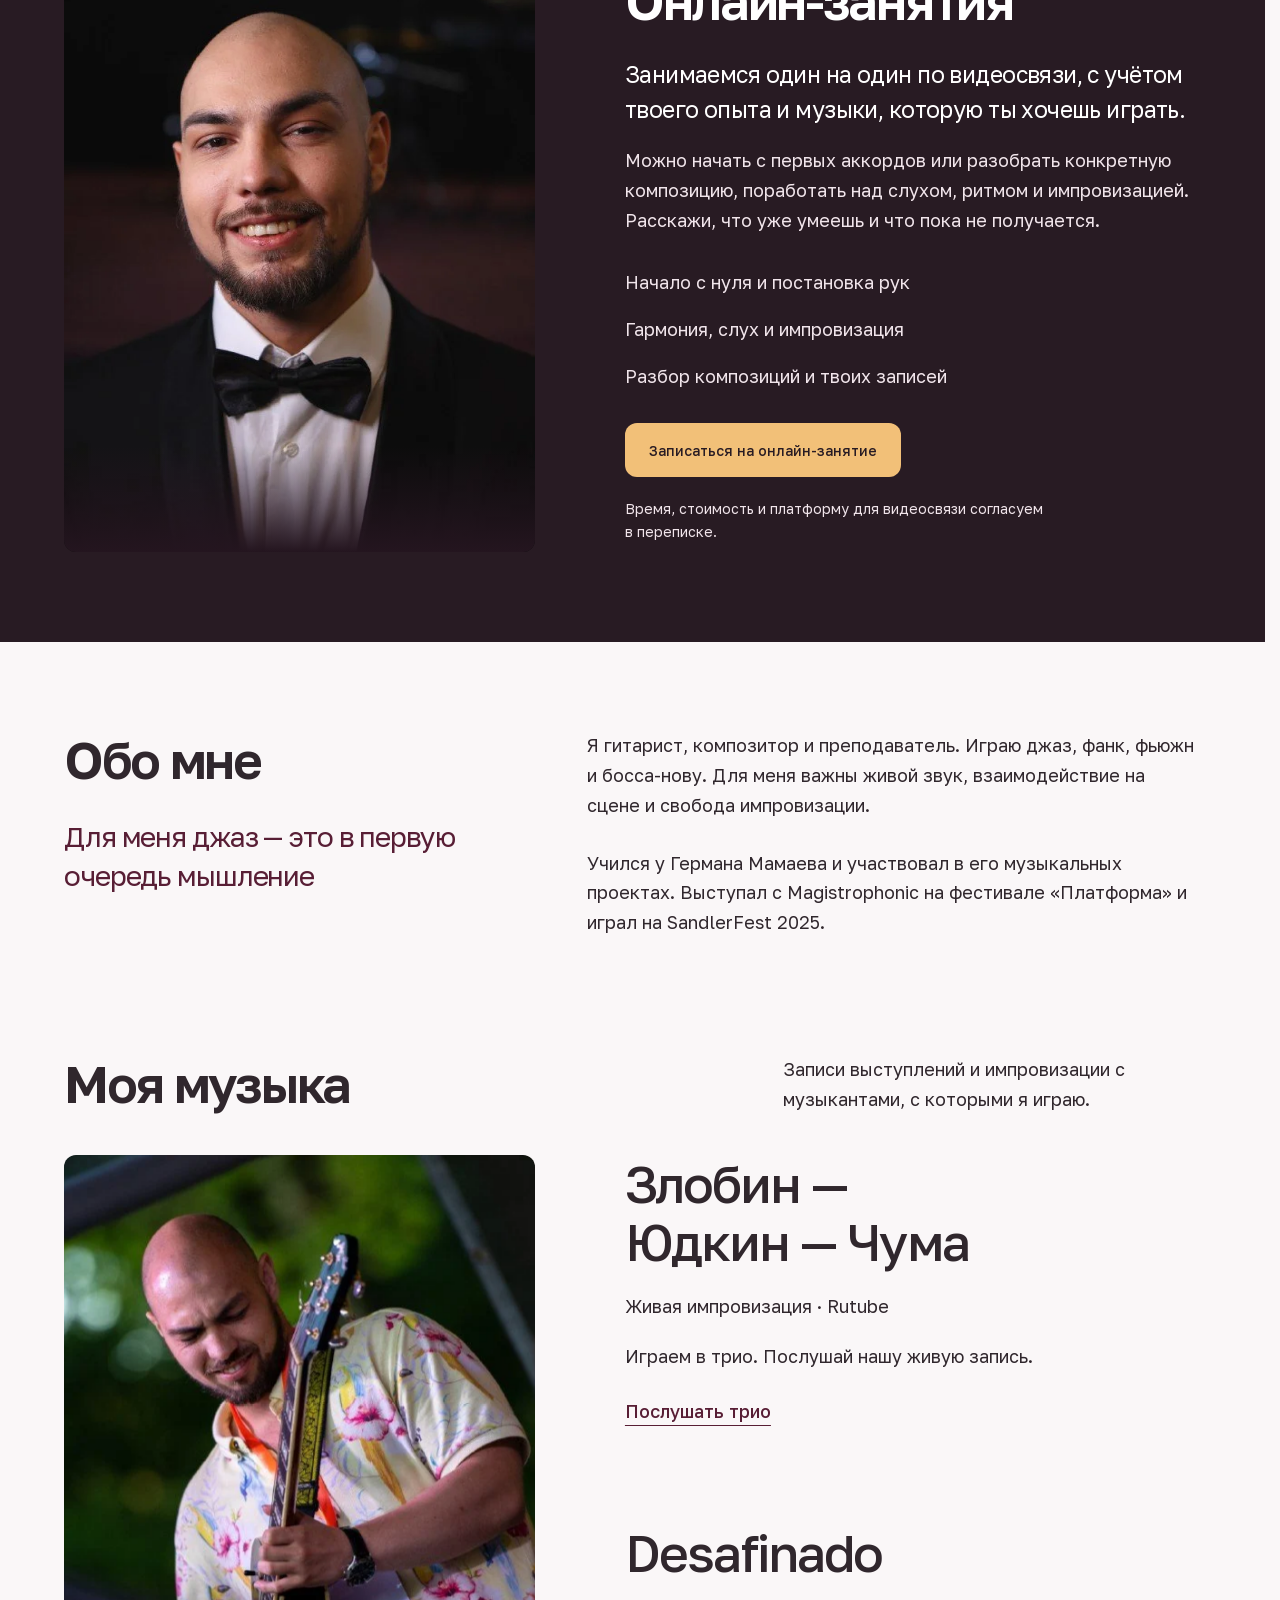
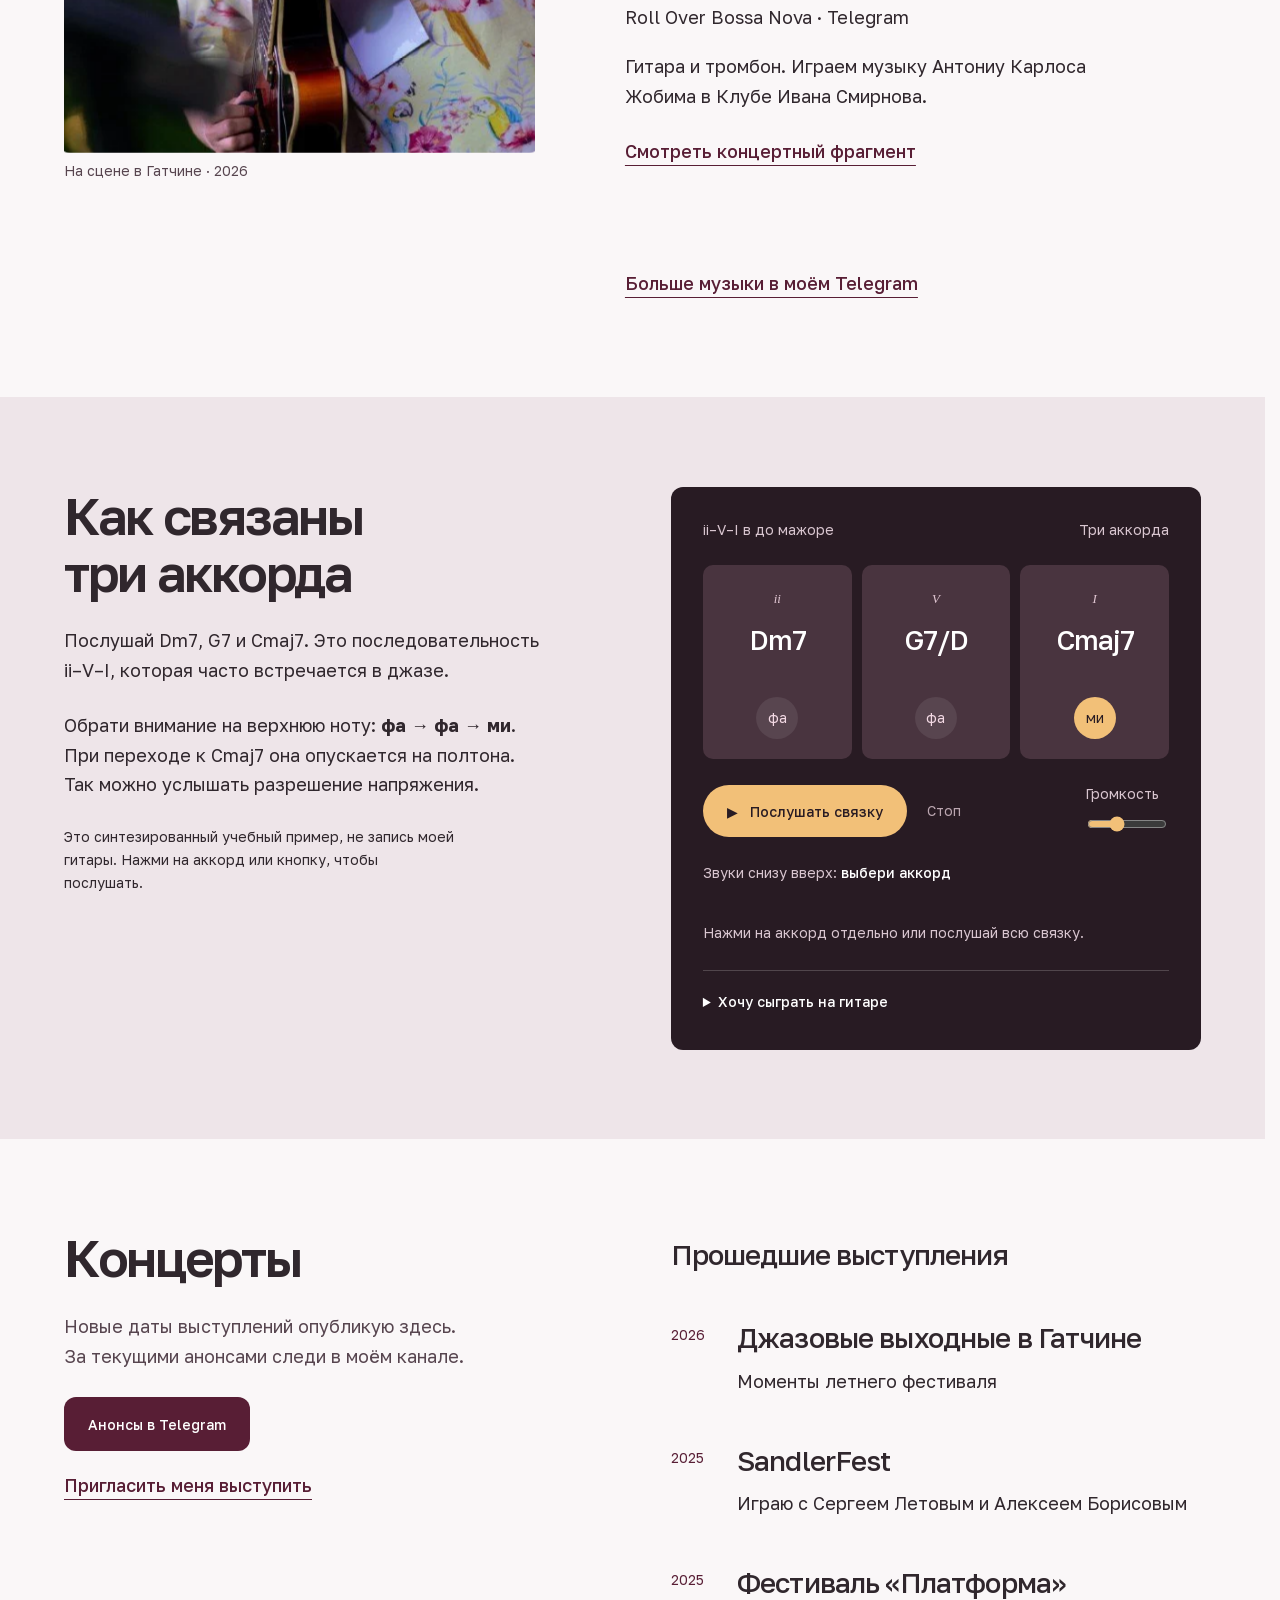
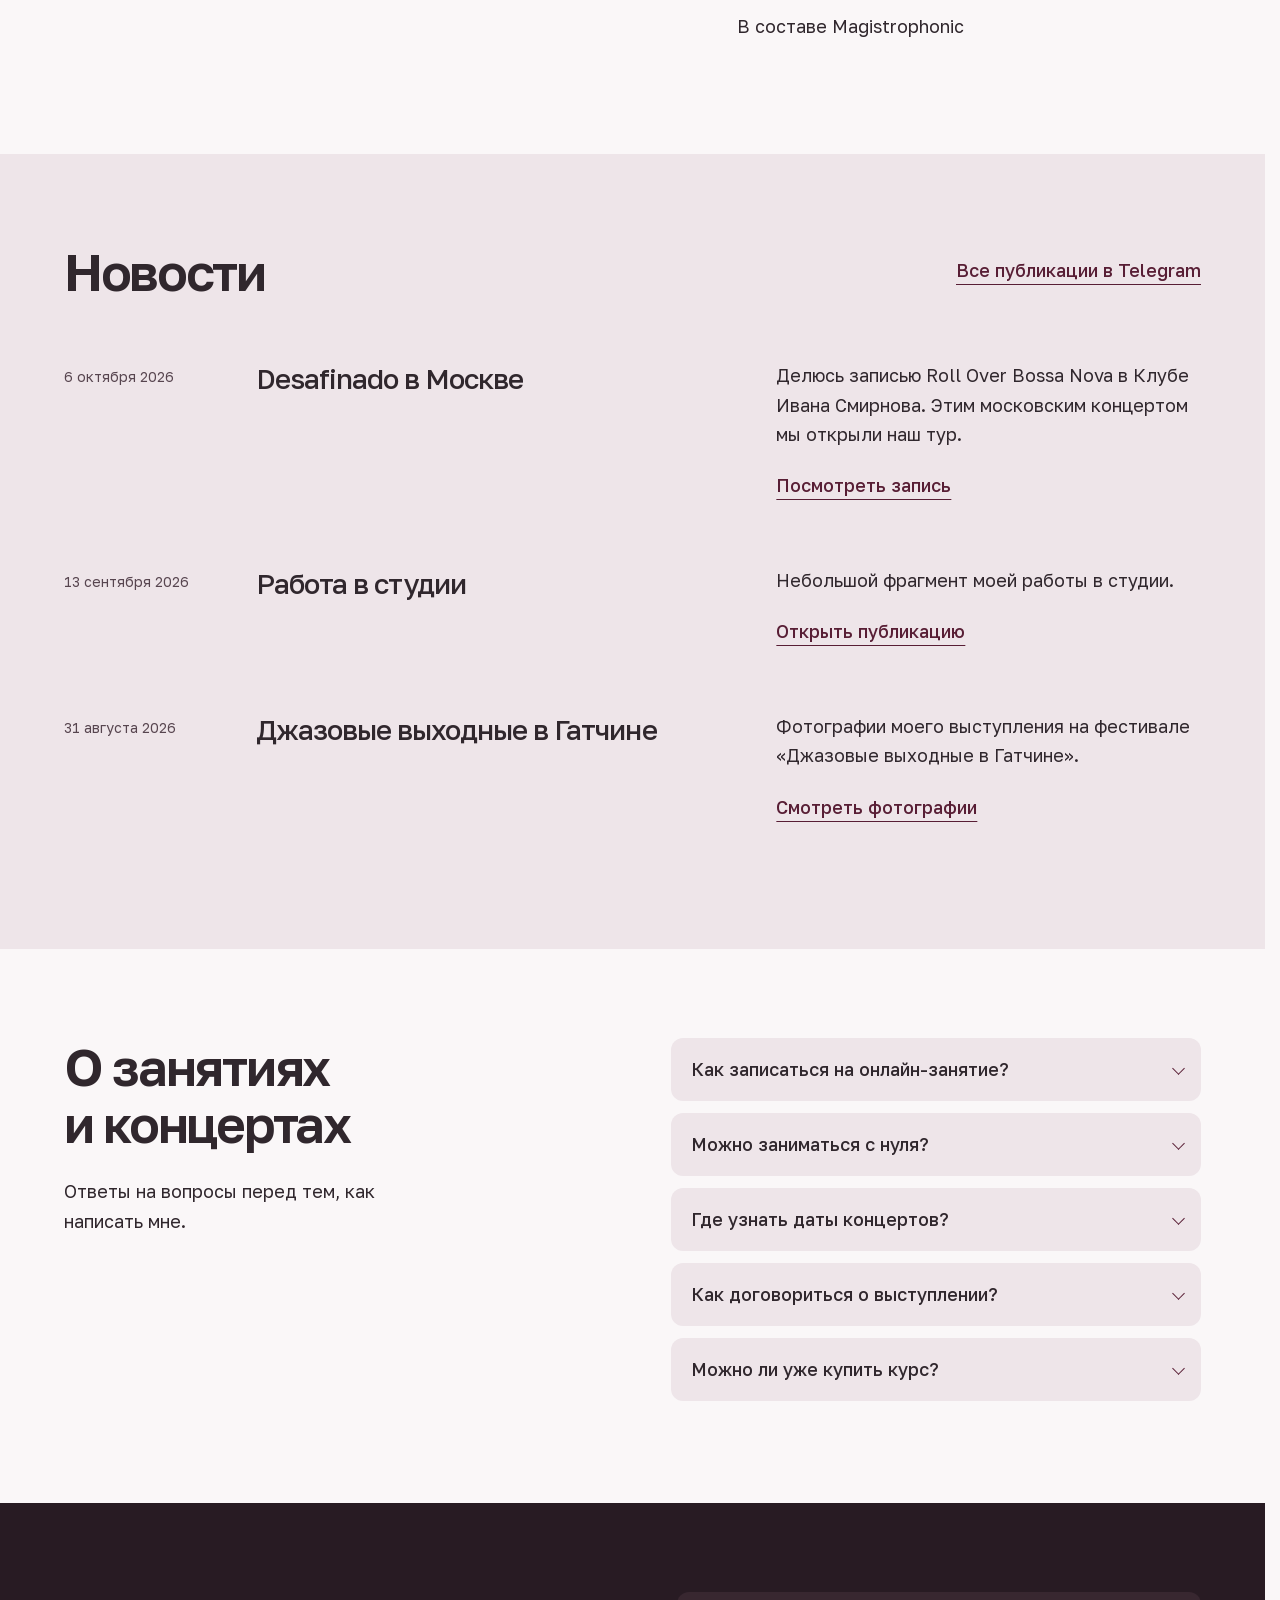
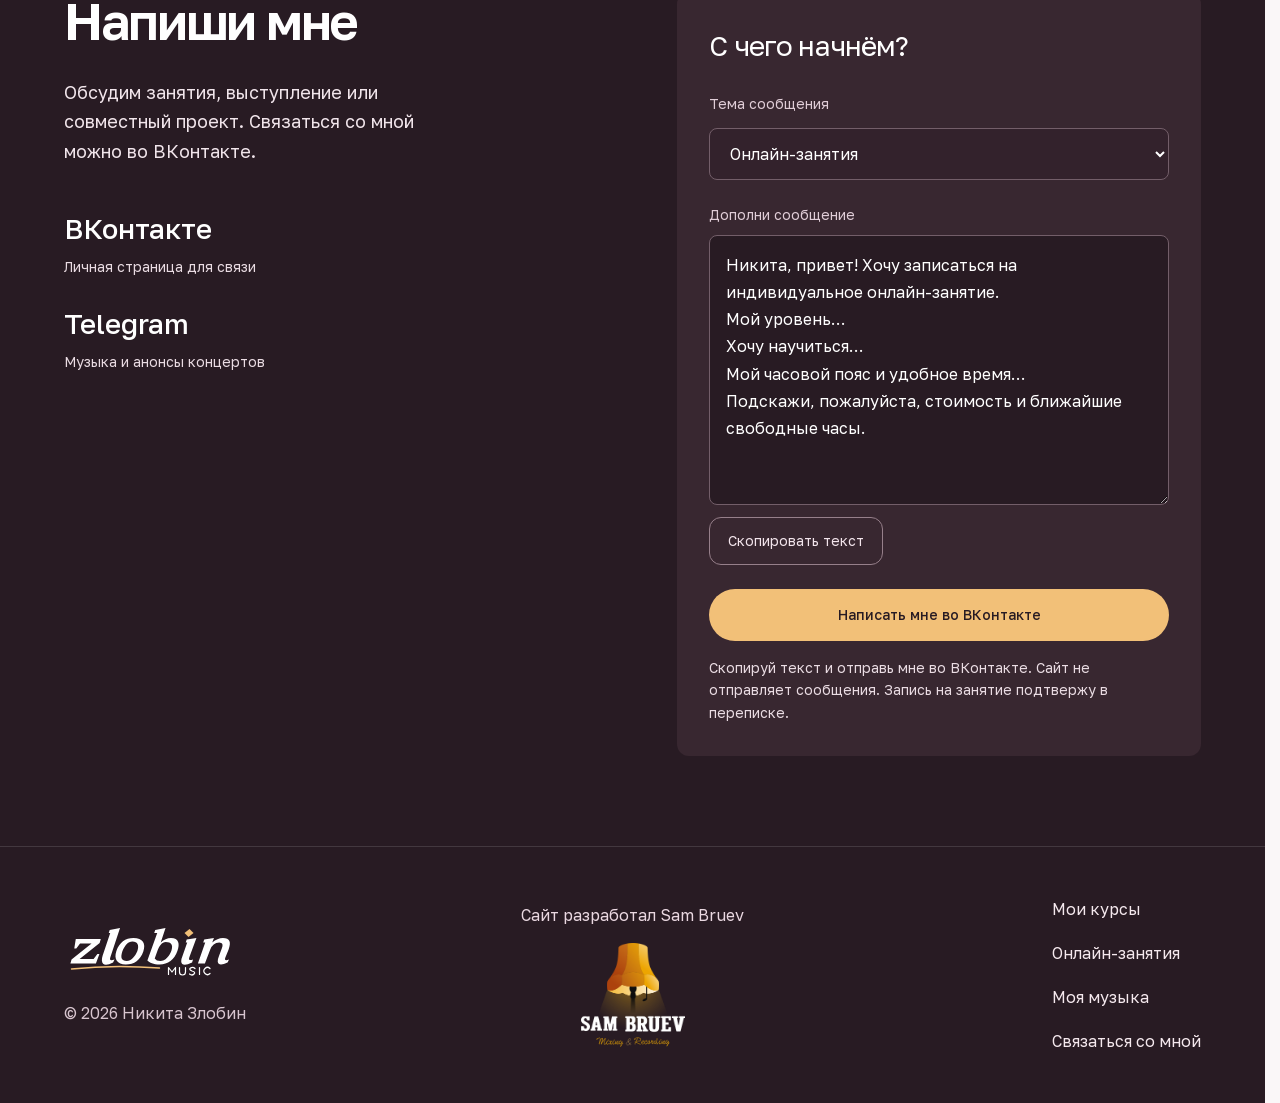
==== commit 3cd91723: "Unify footer into balanced responsive groups" ====
--- a/index.html
+++ b/index.html
@@ -11,7 +11,7 @@
 <meta property="og:type" content="website">
 <title>Никита Злобин — гитарист, композитор, преподаватель | Zlobin Music</title>
 <link rel="icon" href="assets/favicon.svg?v=pathways-20261018" type="image/svg+xml">
-<link rel="stylesheet" href="styles.css?v=creator-hover-20261019">
+<link rel="stylesheet" href="styles.css?v=footer-layout-20261019">
 <script src="site.js?v=transitions-20261019" defer></script>
 <script src="app.js?v=pathways-20261018" defer></script>
 </head>
@@ -105,8 +105,9 @@
 Подскажи, пожалуйста, стоимость и ближайшие свободные часы.</textarea><div class="copy-row"><button class="copy-button" type="button" data-copy="contact-message">Скопировать текст</button><span class="copy-status" id="contact-message-status" role="status"></span></div></div><a class="button button-light" href="https://vk.com/nik_zlobin" target="_blank" rel="noopener noreferrer">Написать мне во ВКонтакте</a><p class="contact-note">Скопируй текст и отправь мне во ВКонтакте. Сайт не отправляет сообщения. Запись на занятие подтвержу в переписке.</p></div></section>
 </main>
 <footer class="site-footer">
- <div class="footer-main"><a class="brand" href="#" aria-label="Zlobin Music — на главную"><img src="assets/logo-light.svg?v=pathways-20261018" alt="Zlobin Music" width="340" height="104"></a><nav class="footer-nav" aria-label="Навигация в подвале"><a href="#courses">Мои курсы</a><a href="#lessons">Онлайн-занятия</a><a href="#music">Моя музыка</a><a href="#contact">Связаться со мной</a></nav></div>
- <div class="footer-meta"><span>© 2026 Никита Злобин</span><a class="footer-creator" href="https://sambruev.ru/" target="_blank" rel="noopener noreferrer" aria-label="Сайт разработал Sam Bruev — перейти на sambruev.ru"><span class="footer-creator-label">Сайт разработал Sam Bruev</span><img src="assets/sam-bruev-logo.png?v=transparent" alt="Sam Bruev — логотип с лампой" width="512" height="514" loading="lazy"></a></div>
+ <div class="footer-identity"><a class="brand" href="#" aria-label="Zlobin Music — на главную"><img src="assets/logo-light.svg?v=pathways-20261018" alt="Zlobin Music" width="340" height="104"></a><span class="footer-copyright">© 2026 Никита Злобин</span></div>
+ <nav class="footer-nav" aria-label="Навигация в подвале"><a href="#courses">Мои курсы</a><a href="#lessons">Онлайн-занятия</a><a href="#music">Моя музыка</a><a href="#contact">Связаться со мной</a></nav>
+ <a class="footer-creator" href="https://sambruev.ru/" target="_blank" rel="noopener noreferrer" aria-label="Сайт разработал Sam Bruev — перейти на sambruev.ru"><span class="footer-creator-label">Сайт разработал Sam Bruev</span><img src="assets/sam-bruev-logo.png?v=transparent" alt="Sam Bruev — логотип с лампой" width="512" height="514" loading="lazy"></a>
 </footer>
 <dialog id="menu-dialog" class="menu-drawer t-modal" aria-labelledby="menu-title">
 <div class="drawer-top"><span id="menu-title"><img src="assets/logo-light.svg?v=pathways-20261018" width="340" height="104" alt="Zlobin Music"></span><button class="menu-close" type="button" aria-label="Закрыть меню"><span aria-hidden="true">×</span></button></div>
--- a/styles.css
+++ b/styles.css
@@ -88,24 +88,6 @@
  .music-feature-caption{padding:0 12px 20px}
 }
 
-/* A single footer composition, with navigation above secondary credits. */
-.site-footer{display:block;padding:44px var(--gutter) 28px;background:linear-gradient(var(--wine),var(--wine-dark));color:#fff}
-.site-footer>.footer-main{display:grid;grid-template-columns:200px 1fr;align-items:center;gap:40px;width:100%;text-align:left;color:inherit}
-.site-footer .brand{width:170px;display:block}
-.site-footer .brand img{width:100%;height:auto}
-.site-footer .footer-nav{display:flex;flex-wrap:wrap;justify-content:flex-end;gap:18px 30px;font-size:14px;line-height:1.5}
-.site-footer .footer-nav a{display:inline-flex;align-items:center;min-height:44px;color:#f5e9ee}
-.site-footer a:hover{text-decoration:underline;text-underline-offset:5px}
-.site-footer a:focus-visible{outline-color:var(--amber)}
-.site-footer>.footer-meta{display:flex;justify-content:space-between;align-items:center;gap:16px;width:100%;margin-top:30px;padding-top:22px;border-top:1px solid #ffffff26;text-align:left;color:#d8bcc8;font-size:12px;line-height:1.6}
-@media(max-width:760px){
- .site-footer{padding:36px var(--gutter) 28px}
- .site-footer>.footer-main{grid-template-columns:1fr;gap:24px}
- .site-footer .brand{width:150px}
- .site-footer .footer-nav{display:grid;grid-template-columns:1fr 1fr;justify-content:start;gap:4px 18px;font-size:13px}
- .site-footer>.footer-meta{flex-direction:column;align-items:flex-start;gap:6px;margin-top:24px;padding-top:20px}
-}
-
 /* Shared visual system: one palette, spacing rhythm and control hierarchy. */
 :root{
  --ink:#30272d;--muted:#6b5b64;--paper:#faf7f8;--surface:#fff;--soft:#f1e8ed;--line:#dfd3d9;
@@ -116,7 +98,6 @@
 .header{background:var(--paper);padding-inline:var(--content-gutter);box-shadow:0 4px 20px #40162806}
 .section,.practice,.contact{max-width:none;margin-inline:0;padding:var(--section-space) var(--content-gutter)}
 .section,.practice{background:var(--paper)}
-.site-footer{padding-inline:var(--content-gutter)}
 .section h2,.practice h2,.contact h2,.courses .section-heading h2,.mentor-copy h2,.lessons-copy h2,.concert-heading h2{font-size:var(--section-heading-size);line-height:1.12;letter-spacing:-.045em;font-weight:600}
 .section-heading{gap:32px;margin-bottom:32px;align-items:flex-start}
 .section-heading .section-aside{max-width:38ch}
@@ -496,9 +477,6 @@
 .contact-action .button{width:100%;margin-top:24px}
 .contact-action .contact-note{color:#d9c6d0;font-size:12px;margin-top:16px}
 .contact :focus-visible{outline-color:var(--amber)}
-.site-footer{background:#24151f;padding-top:0;padding-bottom:30px}
-.site-footer>.footer-main{border-top:1px solid #ffffff26;padding-top:32px}
-.site-footer>.footer-meta{border-top:0;margin-top:18px}
 @media(max-width:1100px) and (min-width:761px){
  .lessons-section,.music-layout{gap:36px;grid-template-columns:1fr 1fr}
  .lessons-photo{aspect-ratio:3/4;position:sticky;top:120px}
@@ -528,23 +506,11 @@
  .contact-intro{font-size:17px;margin-top:22px}.contact-links{margin-top:28px}.contact-links strong{font-size:22px}
  .contact-action{padding:24px 20px}.contact .message-box textarea{min-height:280px}.contact-action .contact-form-heading{font-size:24px}
  .contact-action .button{padding-inline:12px;font-size:13px}.contact{padding-bottom:36px}
- .site-footer>.footer-main{padding-top:28px}.site-footer>.footer-meta{padding-top:12px}
 }
 @media(max-width:370px){.practice .chord strong{font-size:21px}.contact-action{padding:22px 16px}.contact .message-box textarea{padding:12px;font-size:14px}.artist-statement{font-size:27px}}
 @media(prefers-reduced-motion:reduce){.faq-list summary::after{transition:none}}
 
-/* Centered creator signature with explicit authorship. */
-.site-footer>.footer-meta{display:grid;grid-template-columns:1fr auto 1fr;align-items:center;gap:24px}
-.footer-meta>span{grid-column:1;grid-row:1;min-width:0}
-.site-footer .footer-creator{grid-column:2;grid-row:1;display:flex;flex-direction:column;align-items:center;gap:16px;width:max-content;max-width:100%;text-align:center;border-radius:6px;padding:18px 24px;--creator-hover-duration:180ms;--creator-hover-ease:cubic-bezier(0.22,1,0.36,1)}
-.footer-creator-label{font-size:13px;line-height:1.5;color:#ead8e1}
-.footer-creator img{display:block;width:112px;height:auto;transform:scale(1);transform-origin:center;transition:transform var(--creator-hover-duration) var(--creator-hover-ease)}
-.site-footer .footer-creator:hover{opacity:1;text-decoration:none}
-@media(hover:hover) and (pointer:fine){.site-footer .footer-creator:hover img{transform:scale(1.1)}}
-.site-footer .footer-creator:focus-visible img{transform:scale(1.1)}
-.site-footer .footer-creator:hover .footer-creator-label{text-decoration:underline;text-underline-offset:4px}
-@media(max-width:760px){.site-footer>.footer-meta{grid-template-columns:1fr;justify-items:center;gap:28px;padding-top:24px}.site-footer .footer-creator{grid-column:1;grid-row:1}.footer-meta>span{grid-column:1;grid-row:2;text-align:center}}
-@media(prefers-reduced-motion:reduce){.site-footer .footer-creator img,.site-footer .footer-creator:hover img,.site-footer .footer-creator:focus-visible img{transition:none;transform:none}}
+
 
 /* Full portrait: preserve the instrument and give the copy equal side gutters. */
 @media(min-width:761px){
@@ -737,10 +703,6 @@
 .contact-action .contact-form-heading{font-size:var(--type-sub)}
 .contact .message-box textarea{font-size:1rem;line-height:1.7;min-height:270px;background:var(--wine-dark)}
 .contact-action .contact-note{font-size:var(--type-note);color:#eadce3}
-.site-footer{background:var(--wine-dark);padding-bottom:40px}
-.site-footer>.footer-main{border:0;padding-top:32px}
-.site-footer>.footer-meta{margin-top:40px;font-size:var(--type-note)}
-.site-footer .footer-creator-label{font-size:var(--type-note)}
 .course-fit-section p,.course-purpose p,.programme-intro p,.course-availability p{font-size:var(--type-body);color:var(--ink)}
 .course-purpose,.curriculum-item,.course-facts>div,.other-course-links a{border:0}
 .curriculum-item{background:var(--soft);border-radius:var(--radius);margin-bottom:12px;padding:12px 20px}
@@ -876,3 +838,83 @@
 @media (prefers-reduced-motion: reduce) {
  .t-modal::backdrop { transition: none !important; }
 }
+
+/* Footer: three balanced groups, with the maker credit on the page centreline. */
+.site-footer {
+ display:grid;
+ grid-template-columns:minmax(0,1fr) auto minmax(0,1fr);
+ grid-template-areas:"identity creator navigation";
+ align-items:center;
+ gap:32px;
+ padding:40px var(--content-gutter);
+ border-top:1px solid #ffffff20;
+ background:var(--wine-dark);
+ color:#f5e9ee;
+ font-size:1rem;
+ line-height:1.5;
+}
+.site-footer .footer-identity {
+ grid-area:identity;
+ display:flex;
+ flex-direction:column;
+ align-items:flex-start;
+ gap:24px;
+ min-width:0;
+ text-align:left;
+ font-size:1rem;
+ color:#d8c5cf;
+}
+.site-footer .brand {display:block;width:170px;max-width:100%;}
+.site-footer .brand img {width:100%;height:auto;}
+.site-footer .footer-copyright {font-size:1rem;line-height:1.5;}
+.site-footer .footer-nav {
+ grid-area:navigation;
+ justify-self:end;
+ display:grid;
+ gap:0;
+ font-size:1rem;
+ line-height:1.5;
+ text-align:left;
+}
+.site-footer .footer-nav a {display:flex;align-items:center;min-height:44px;}
+.site-footer .footer-nav a:hover {text-decoration:underline;text-underline-offset:5px;}
+.site-footer a:focus-visible {outline-color:var(--amber);}
+.site-footer .footer-creator {
+ grid-area:creator;
+ justify-self:center;
+ display:flex;
+ flex-direction:column;
+ align-items:center;
+ gap:16px;
+ width:max-content;
+ max-width:100%;
+ padding:16px 24px;
+ text-align:center;
+ border-radius:6px;
+ --creator-hover-duration:180ms;
+ --creator-hover-ease:cubic-bezier(0.22,1,0.36,1);
+}
+.site-footer .footer-creator-label {font-size:1rem;line-height:1.5;color:#ead8e1;}
+.site-footer .footer-creator img {
+ display:block;width:104px;height:auto;transform:scale(1);transform-origin:center;
+ transition:transform var(--creator-hover-duration) var(--creator-hover-ease);
+}
+.site-footer .footer-creator:hover {opacity:1;text-decoration:none;}
+.site-footer .footer-creator:hover .footer-creator-label {text-decoration:underline;text-underline-offset:4px;}
+@media(hover:hover) and (pointer:fine) {.site-footer .footer-creator:hover img {transform:scale(1.1);}}
+.site-footer .footer-creator:focus-visible img {transform:scale(1.1);}
+@media(max-width:900px) {
+ .site-footer {
+  grid-template-columns:minmax(0,1fr);
+  grid-template-areas:"identity" "navigation" "creator";
+  justify-items:center;gap:24px;padding-block:32px;
+ }
+ .site-footer .footer-identity {align-items:center;gap:16px;text-align:center;}
+ .site-footer .brand {width:160px;}
+ .site-footer .footer-nav {justify-self:center;grid-template-columns:repeat(2,minmax(0,1fr));gap:4px 24px;width:min(100%,400px);}
+ .site-footer .footer-nav a {justify-content:center;text-align:center;}
+ .site-footer .footer-creator {padding:16px 24px;}
+}
+@media(prefers-reduced-motion:reduce) {
+ .site-footer .footer-creator img,.site-footer .footer-creator:hover img,.site-footer .footer-creator:focus-visible img {transition:none;transform:none;}
+}
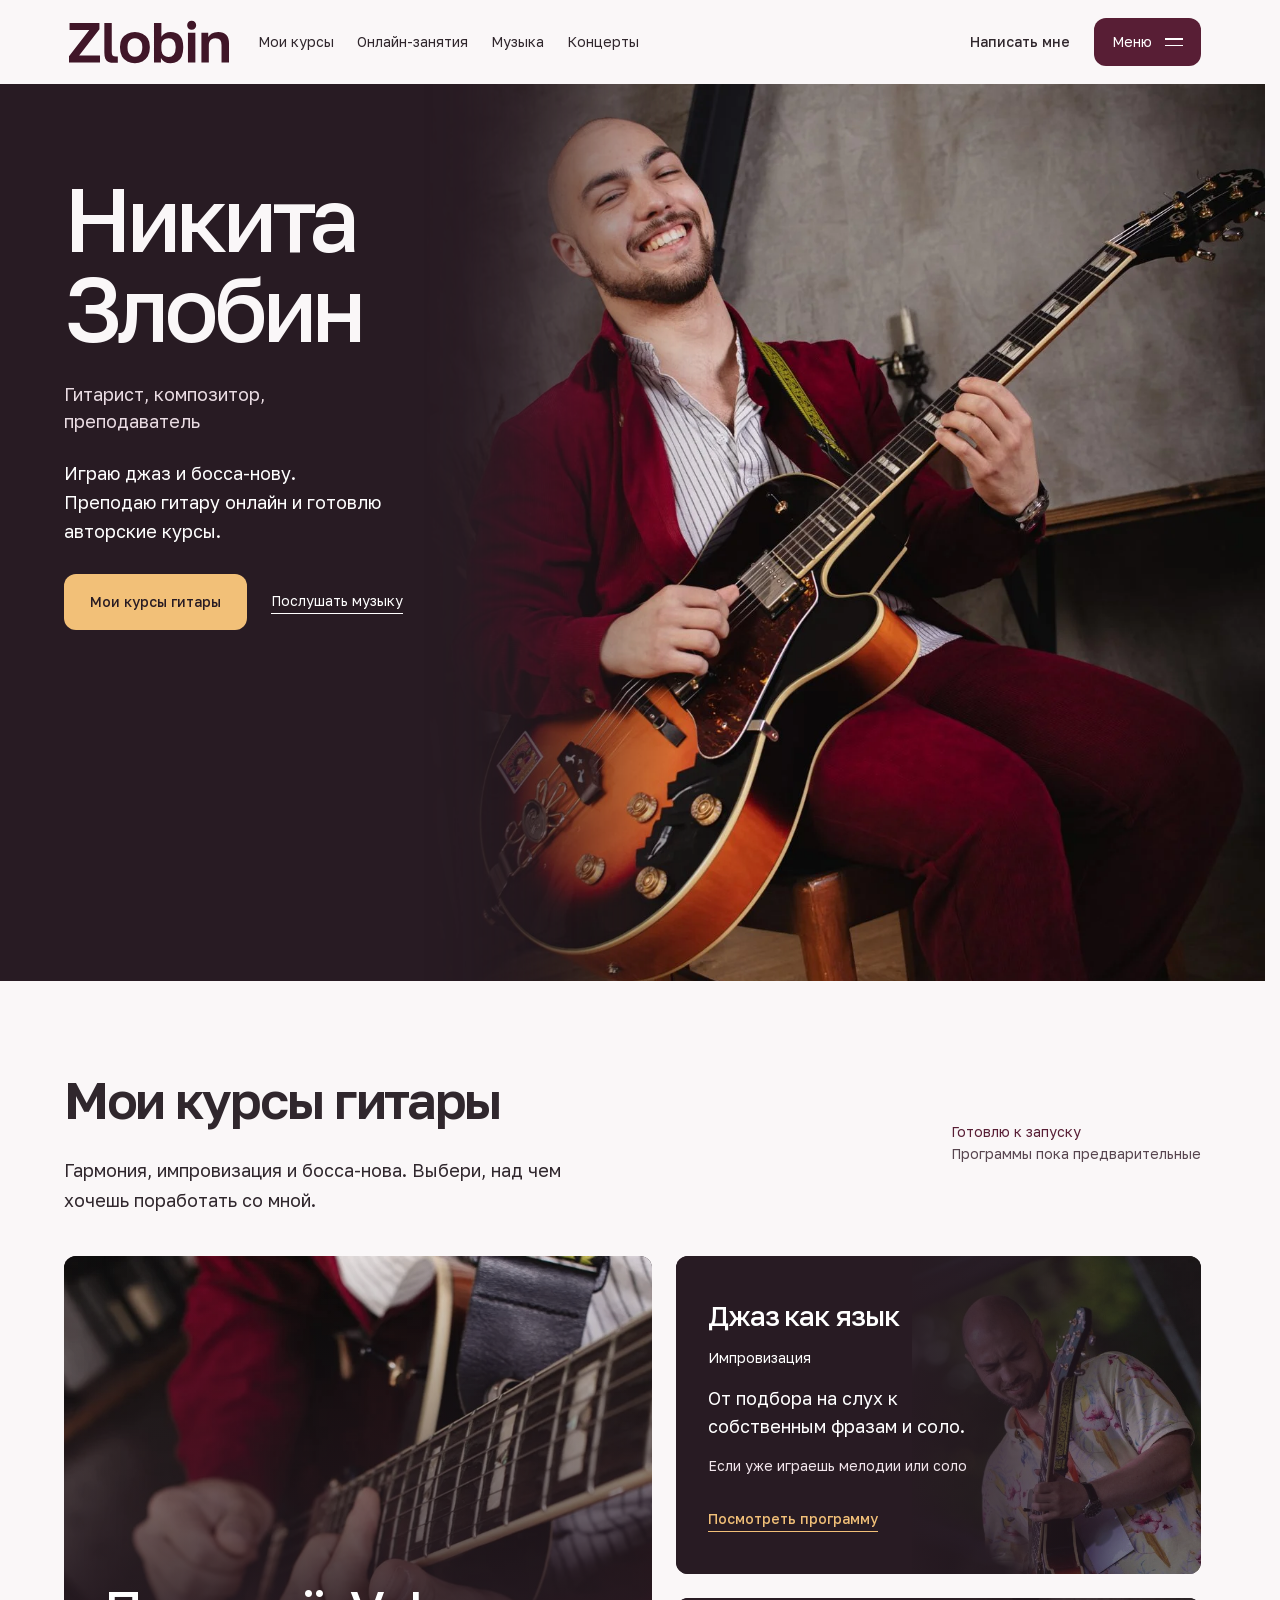
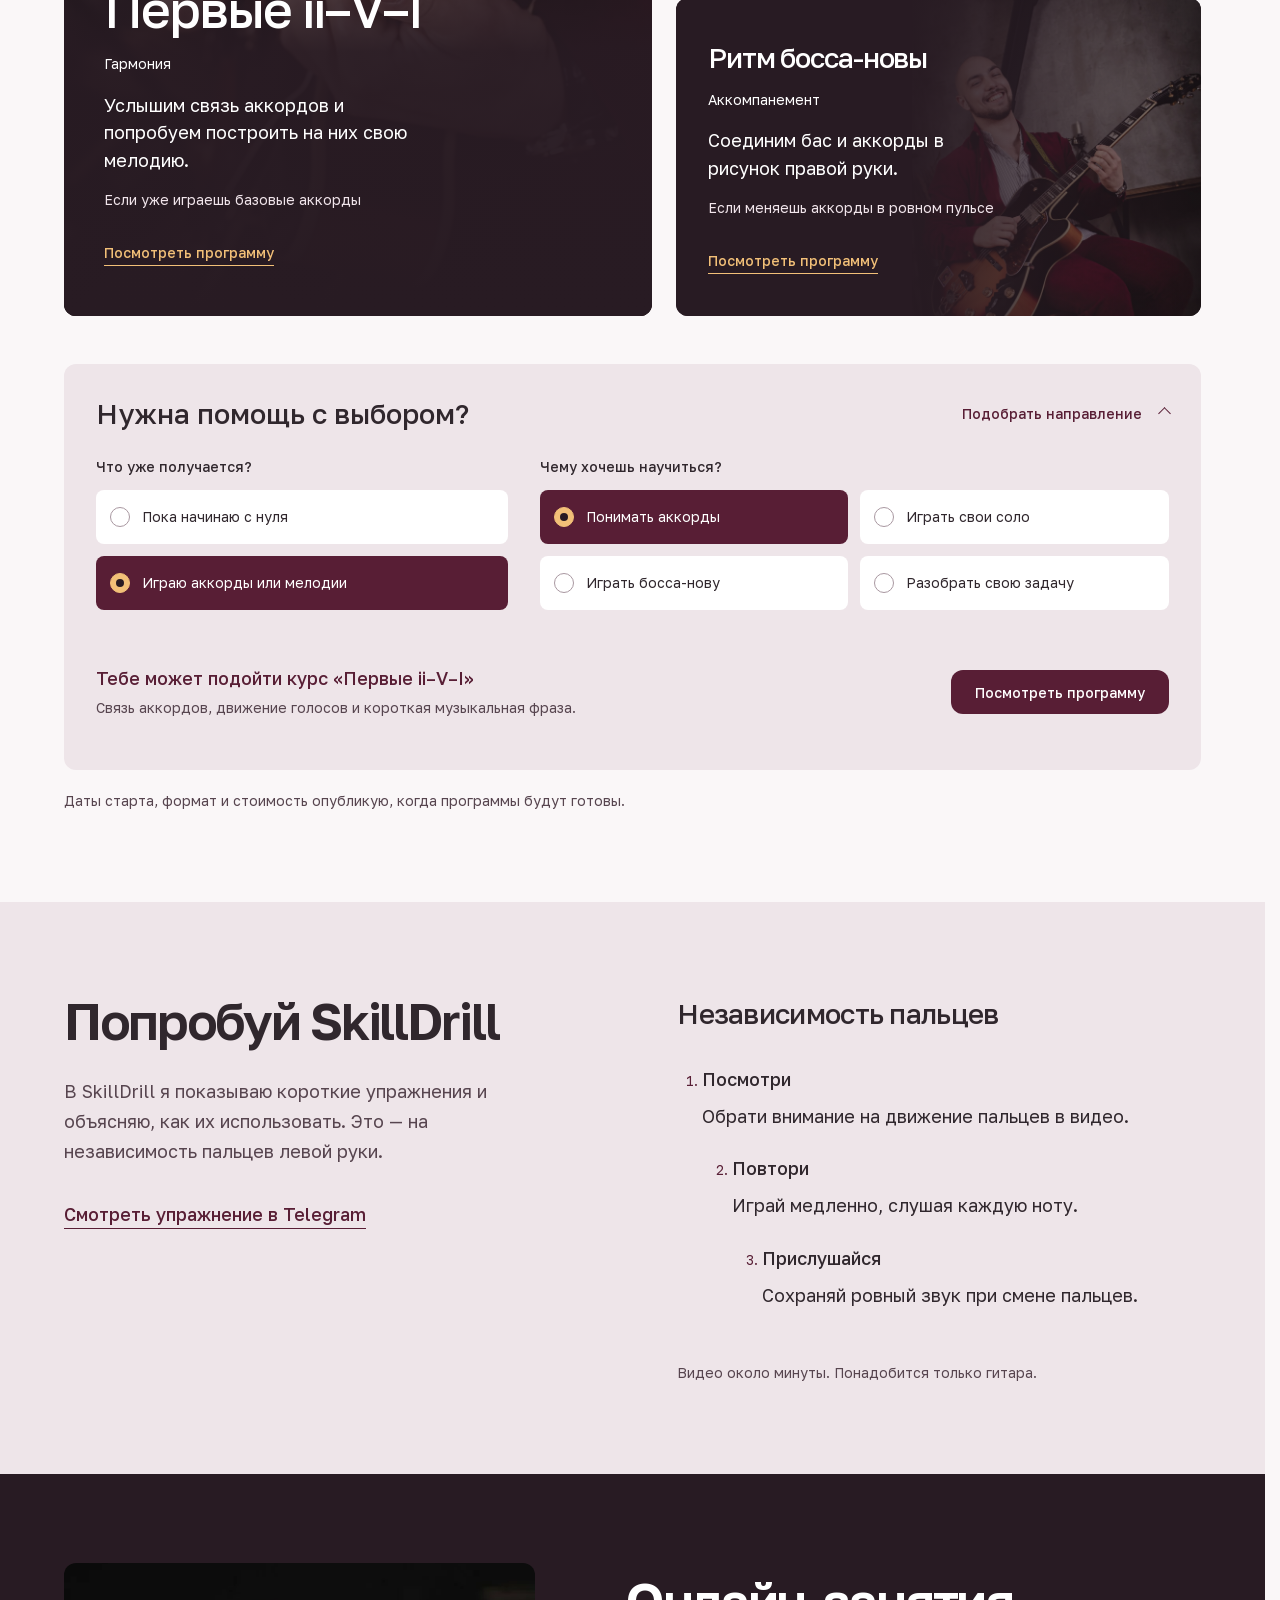
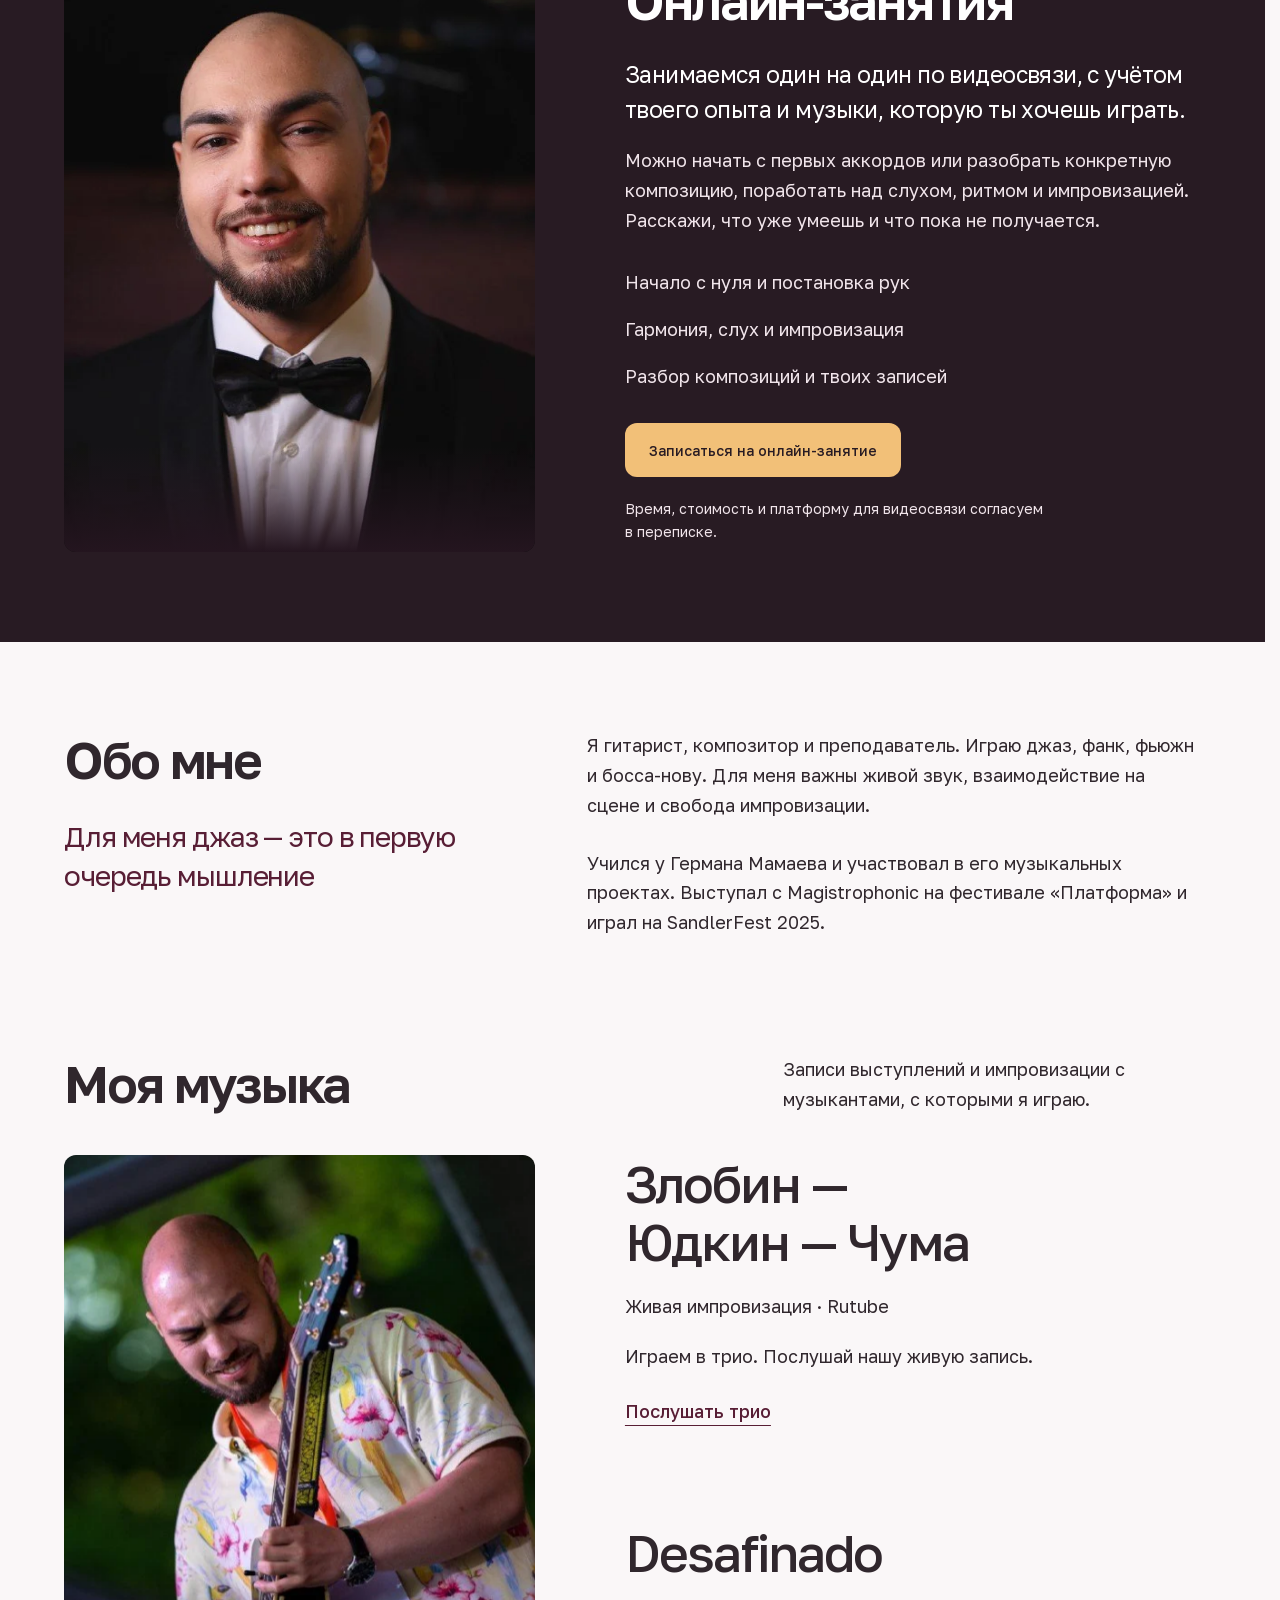
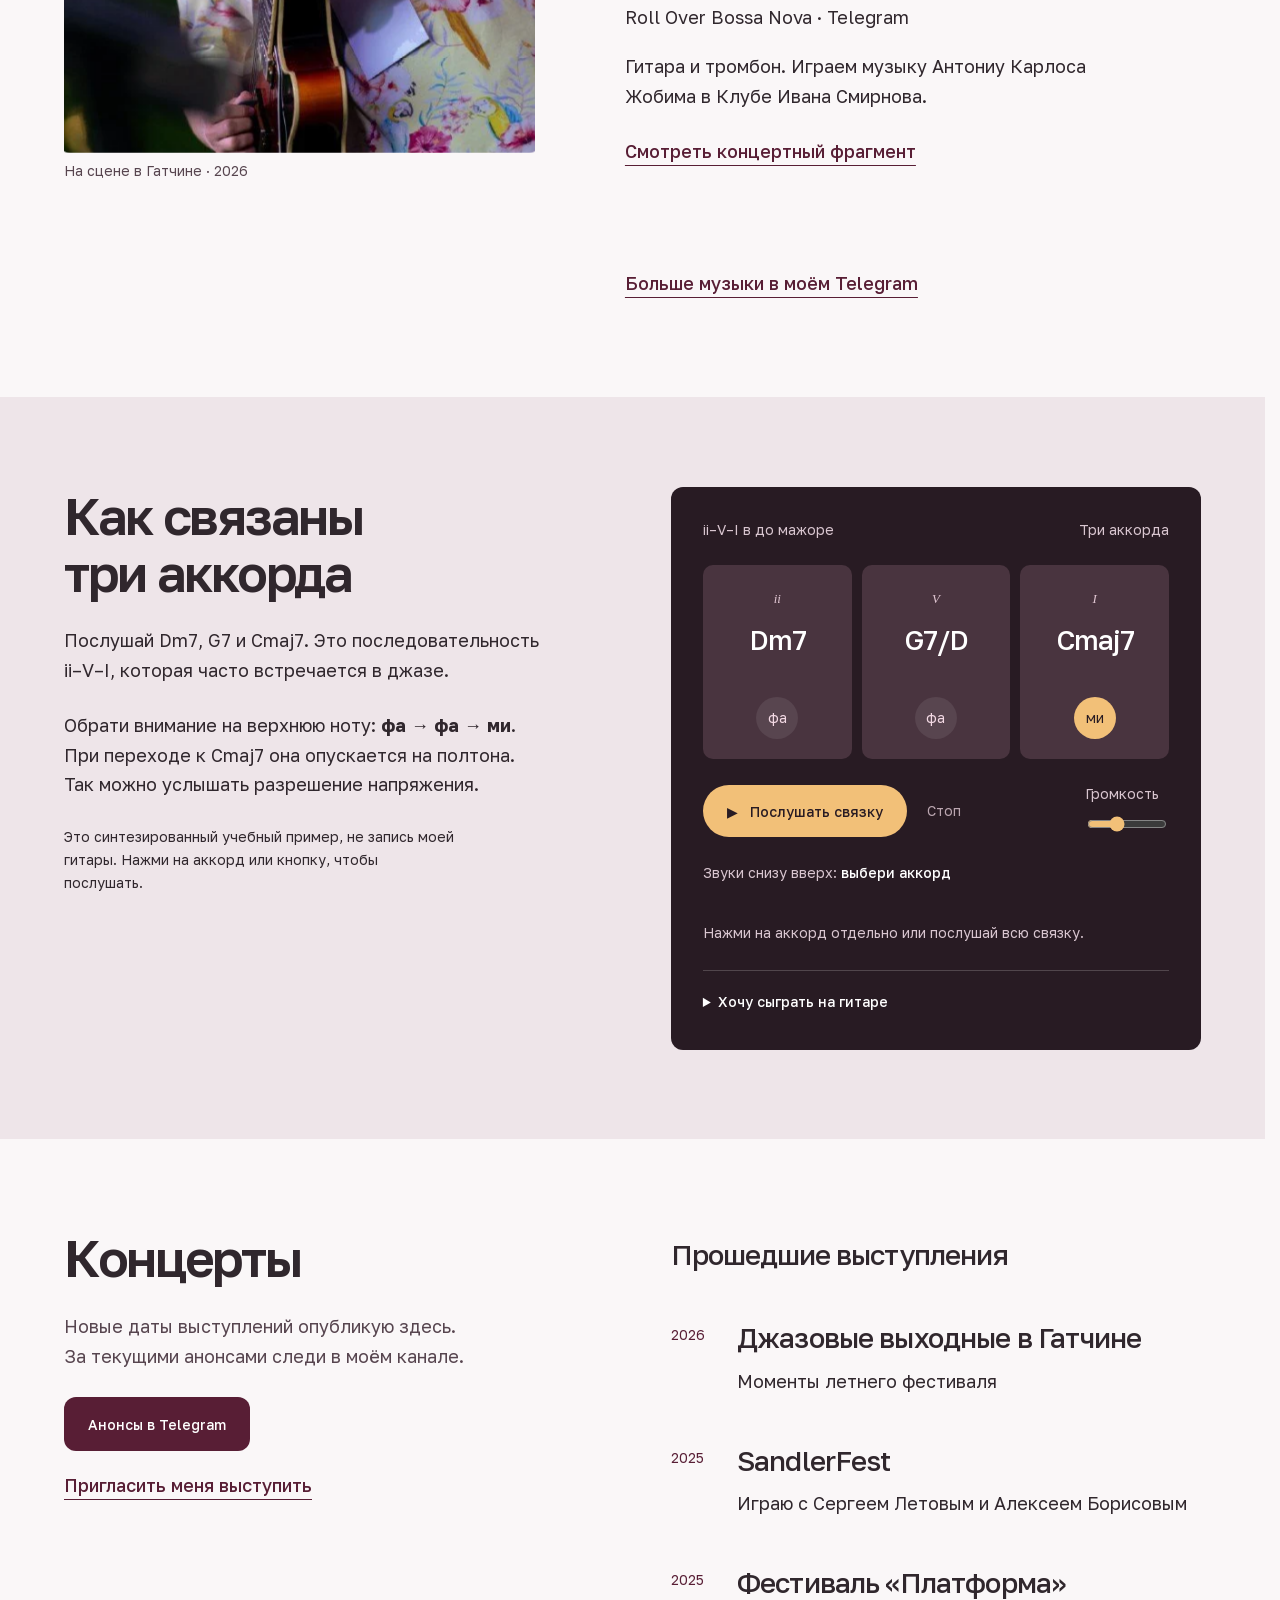
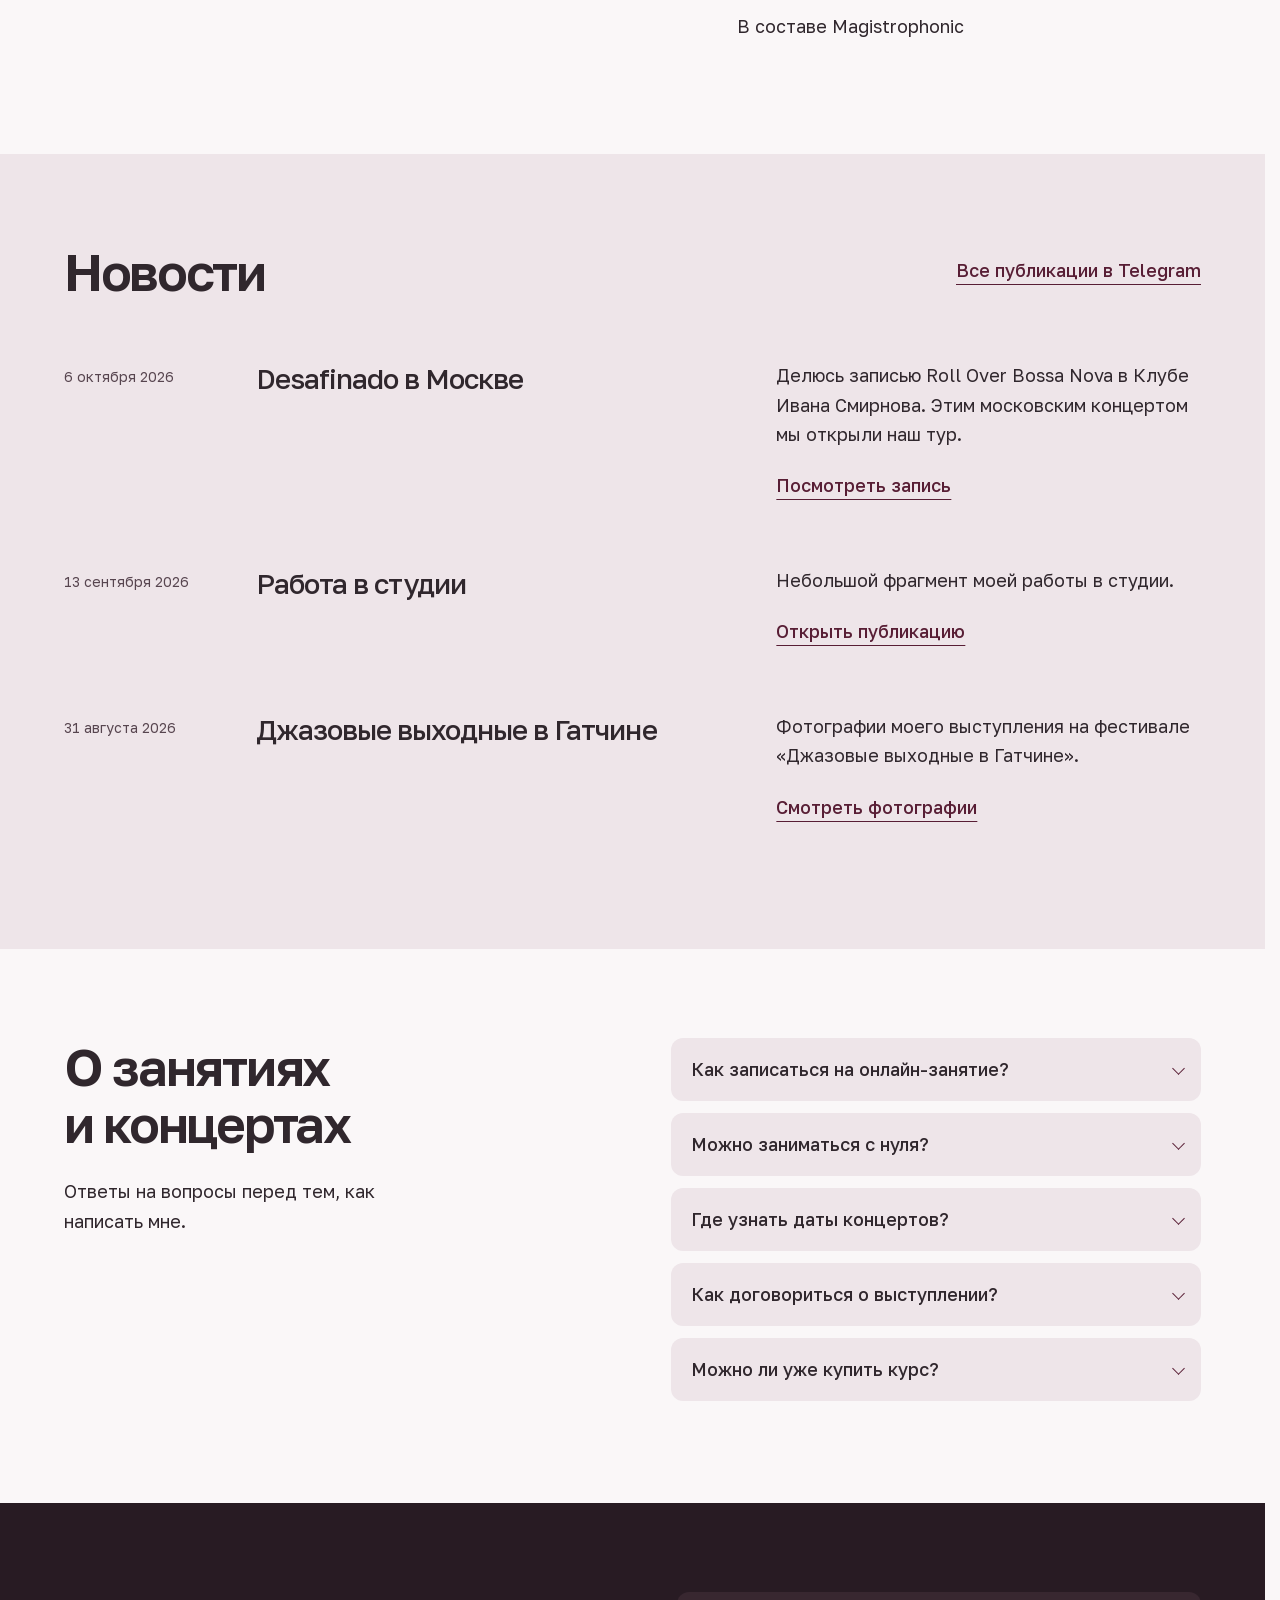
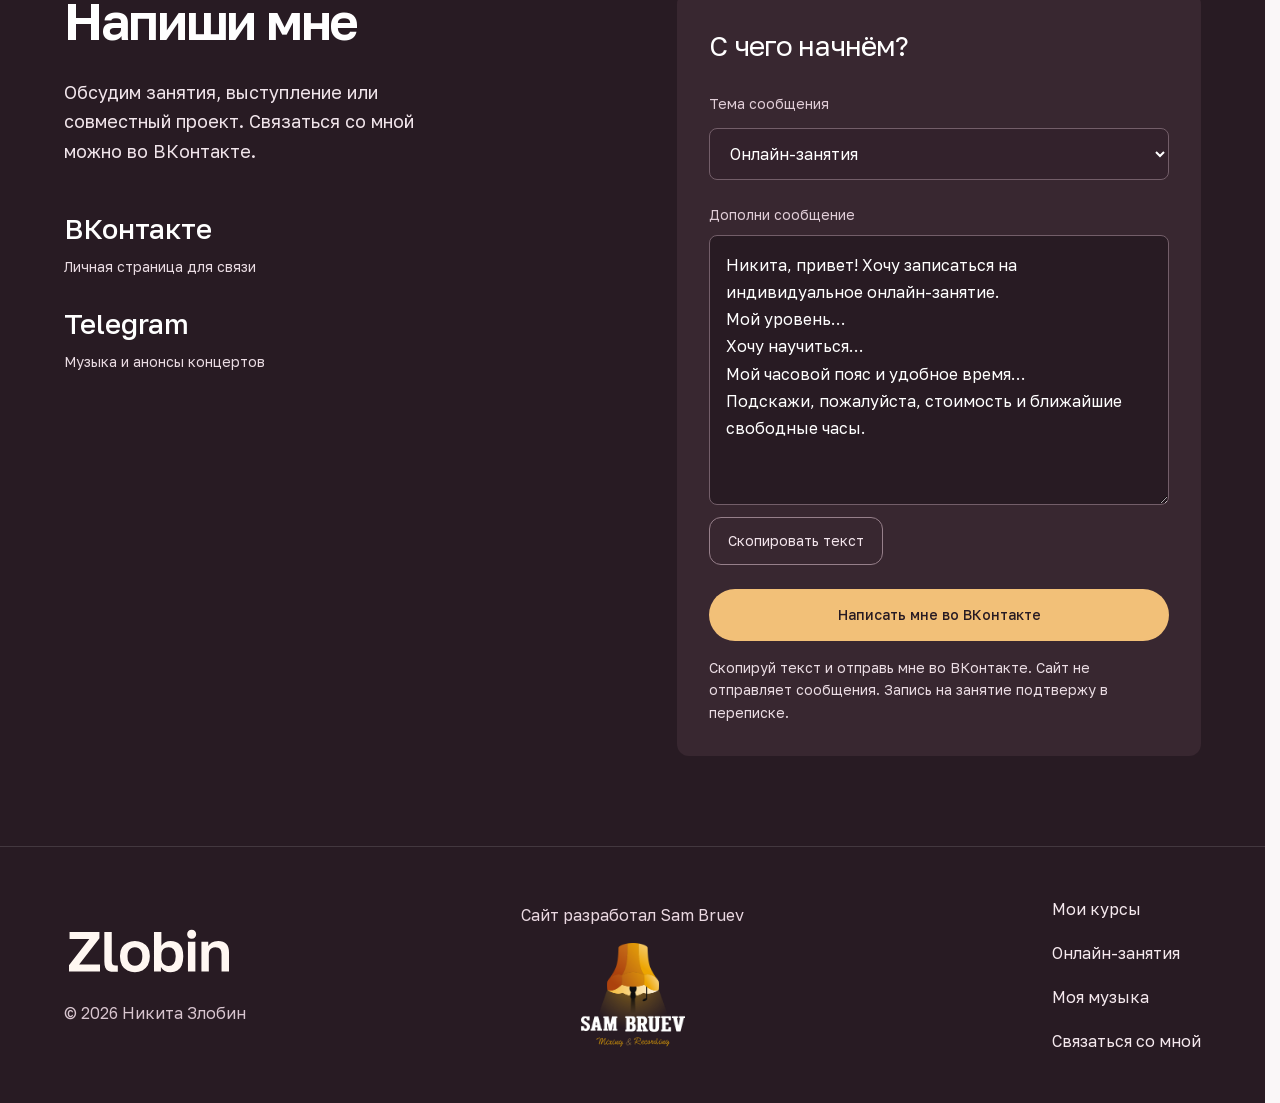
==== commit a2af6145: "Replace retro logo with clear Zlobin typographic wordmark" ====
--- a/index.html
+++ b/index.html
@@ -10,7 +10,7 @@
 <meta property="og:description" content="Моя музыка, концертные записи и индивидуальные онлайн-занятия гитарой.">
 <meta property="og:type" content="website">
 <title>Никита Злобин — гитарист, композитор, преподаватель | Zlobin Music</title>
-<link rel="icon" href="assets/favicon.svg?v=pathways-20261018" type="image/svg+xml">
+<link rel="icon" href="assets/favicon.svg?v=wordmark-20261019" type="image/svg+xml">
 <link rel="stylesheet" href="styles.css?v=footer-layout-20261019">
 <script src="site.js?v=transitions-20261019" defer></script>
 <script src="app.js?v=pathways-20261018" defer></script>
@@ -18,7 +18,7 @@
 <body>
 <a class="skip" href="#main">Перейти к содержимому</a>
 <header class="header">
- <a class="brand" href="#" aria-label="Zlobin Music — на главную"><img src="assets/logo.svg?v=pathways-20261018" alt="Zlobin Music" width="340" height="104"></a>
+ <a class="brand" href="#" aria-label="Zlobin Music — на главную"><img src="assets/logo.svg?v=wordmark-20261019" alt="Zlobin Music" width="340" height="104"></a>
  <button class="menu-toggle" type="button" aria-expanded="false" aria-controls="menu-dialog" aria-haspopup="dialog">Меню <span class="menu-icon" aria-hidden="true"><i></i><i></i></span></button>
  <nav id="navigation" aria-label="Главная навигация"><a href="#courses">Мои курсы</a><a href="#lessons">Онлайн-занятия</a><a href="#music">Музыка</a><a href="#concerts">Концерты</a></nav>
  <a class="header-contact" href="#contact">Написать мне</a>
@@ -105,12 +105,12 @@
 Подскажи, пожалуйста, стоимость и ближайшие свободные часы.</textarea><div class="copy-row"><button class="copy-button" type="button" data-copy="contact-message">Скопировать текст</button><span class="copy-status" id="contact-message-status" role="status"></span></div></div><a class="button button-light" href="https://vk.com/nik_zlobin" target="_blank" rel="noopener noreferrer">Написать мне во ВКонтакте</a><p class="contact-note">Скопируй текст и отправь мне во ВКонтакте. Сайт не отправляет сообщения. Запись на занятие подтвержу в переписке.</p></div></section>
 </main>
 <footer class="site-footer">
- <div class="footer-identity"><a class="brand" href="#" aria-label="Zlobin Music — на главную"><img src="assets/logo-light.svg?v=pathways-20261018" alt="Zlobin Music" width="340" height="104"></a><span class="footer-copyright">© 2026 Никита Злобин</span></div>
+ <div class="footer-identity"><a class="brand" href="#" aria-label="Zlobin Music — на главную"><img src="assets/logo-light.svg?v=wordmark-20261019" alt="Zlobin Music" width="340" height="104"></a><span class="footer-copyright">© 2026 Никита Злобин</span></div>
  <nav class="footer-nav" aria-label="Навигация в подвале"><a href="#courses">Мои курсы</a><a href="#lessons">Онлайн-занятия</a><a href="#music">Моя музыка</a><a href="#contact">Связаться со мной</a></nav>
  <a class="footer-creator" href="https://sambruev.ru/" target="_blank" rel="noopener noreferrer" aria-label="Сайт разработал Sam Bruev — перейти на sambruev.ru"><span class="footer-creator-label">Сайт разработал Sam Bruev</span><img src="assets/sam-bruev-logo.png?v=transparent" alt="Sam Bruev — логотип с лампой" width="512" height="514" loading="lazy"></a>
 </footer>
 <dialog id="menu-dialog" class="menu-drawer t-modal" aria-labelledby="menu-title">
-<div class="drawer-top"><span id="menu-title"><img src="assets/logo-light.svg?v=pathways-20261018" width="340" height="104" alt="Zlobin Music"></span><button class="menu-close" type="button" aria-label="Закрыть меню"><span aria-hidden="true">×</span></button></div>
+<div class="drawer-top"><span id="menu-title"><img src="assets/logo-light.svg?v=wordmark-20261019" width="340" height="104" alt="Zlobin Music"></span><button class="menu-close" type="button" aria-label="Закрыть меню"><span aria-hidden="true">×</span></button></div>
 <div class="drawer-intro"><img src="assets/portrait-burgundy.webp" alt="" width="1200" height="1800"><div><p>Никита Злобин</p><span>Гитарист и преподаватель</span></div></div>
 <nav class="drawer-nav" aria-label="Все разделы сайта"><a href="#courses">Мои курсы</a><a href="#nikita">Обо мне</a><a href="#lessons">Онлайн-занятия</a><a href="#music">Моя музыка</a><a href="#concerts">Концерты</a><a href="#news">Новости</a><a href="#contact">Написать мне</a></nav>
 
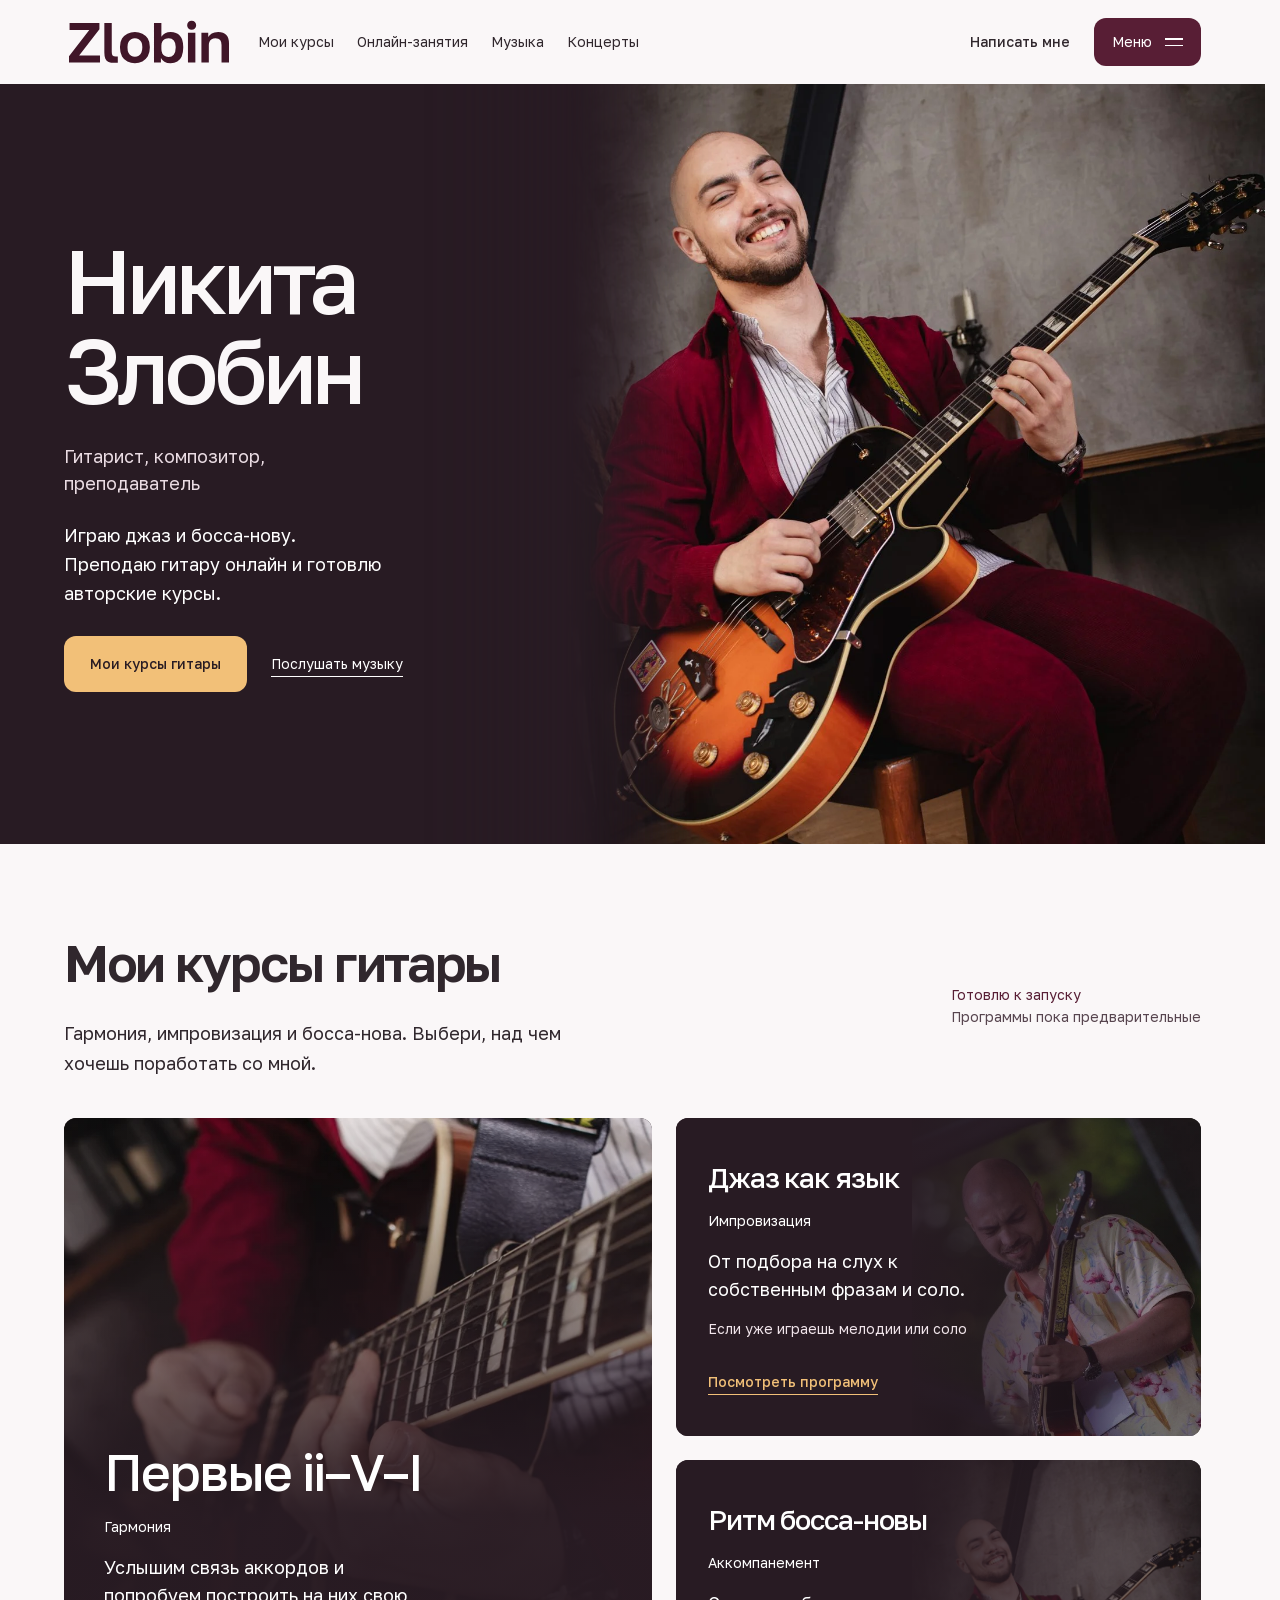
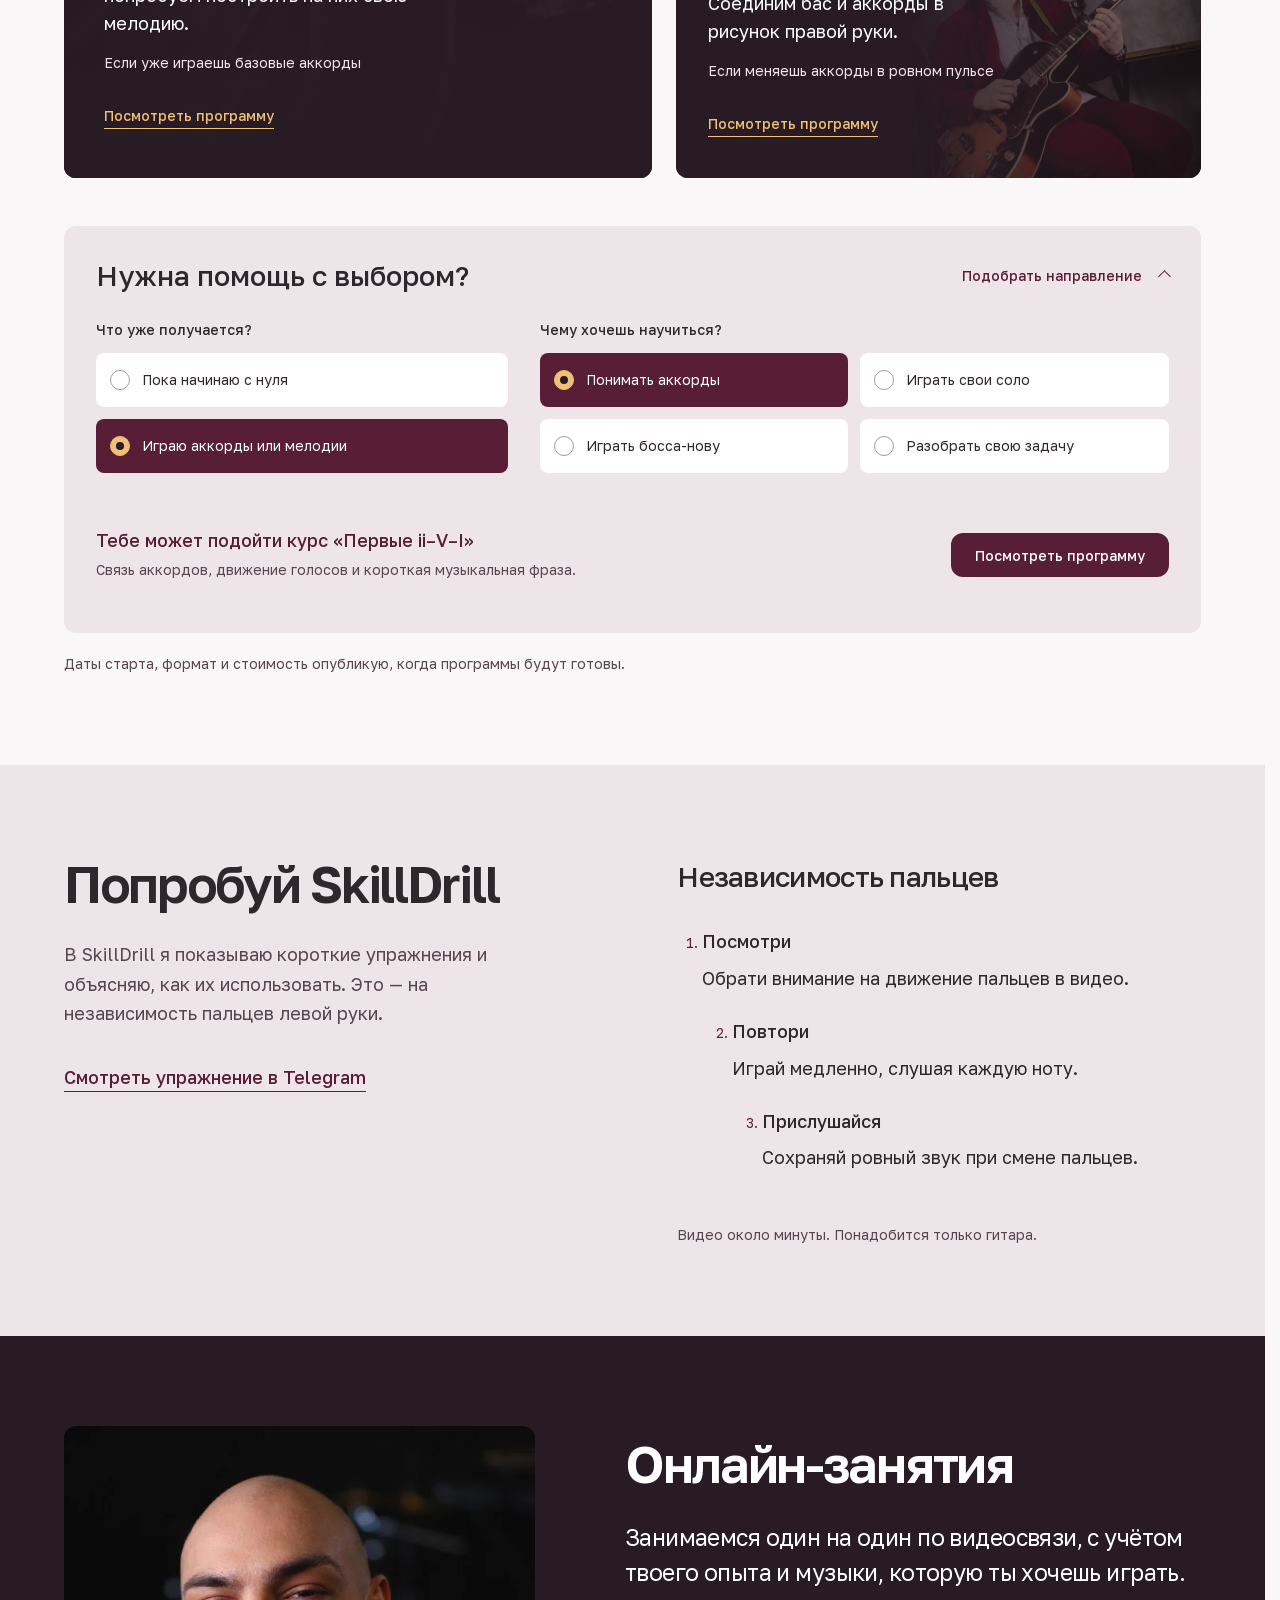
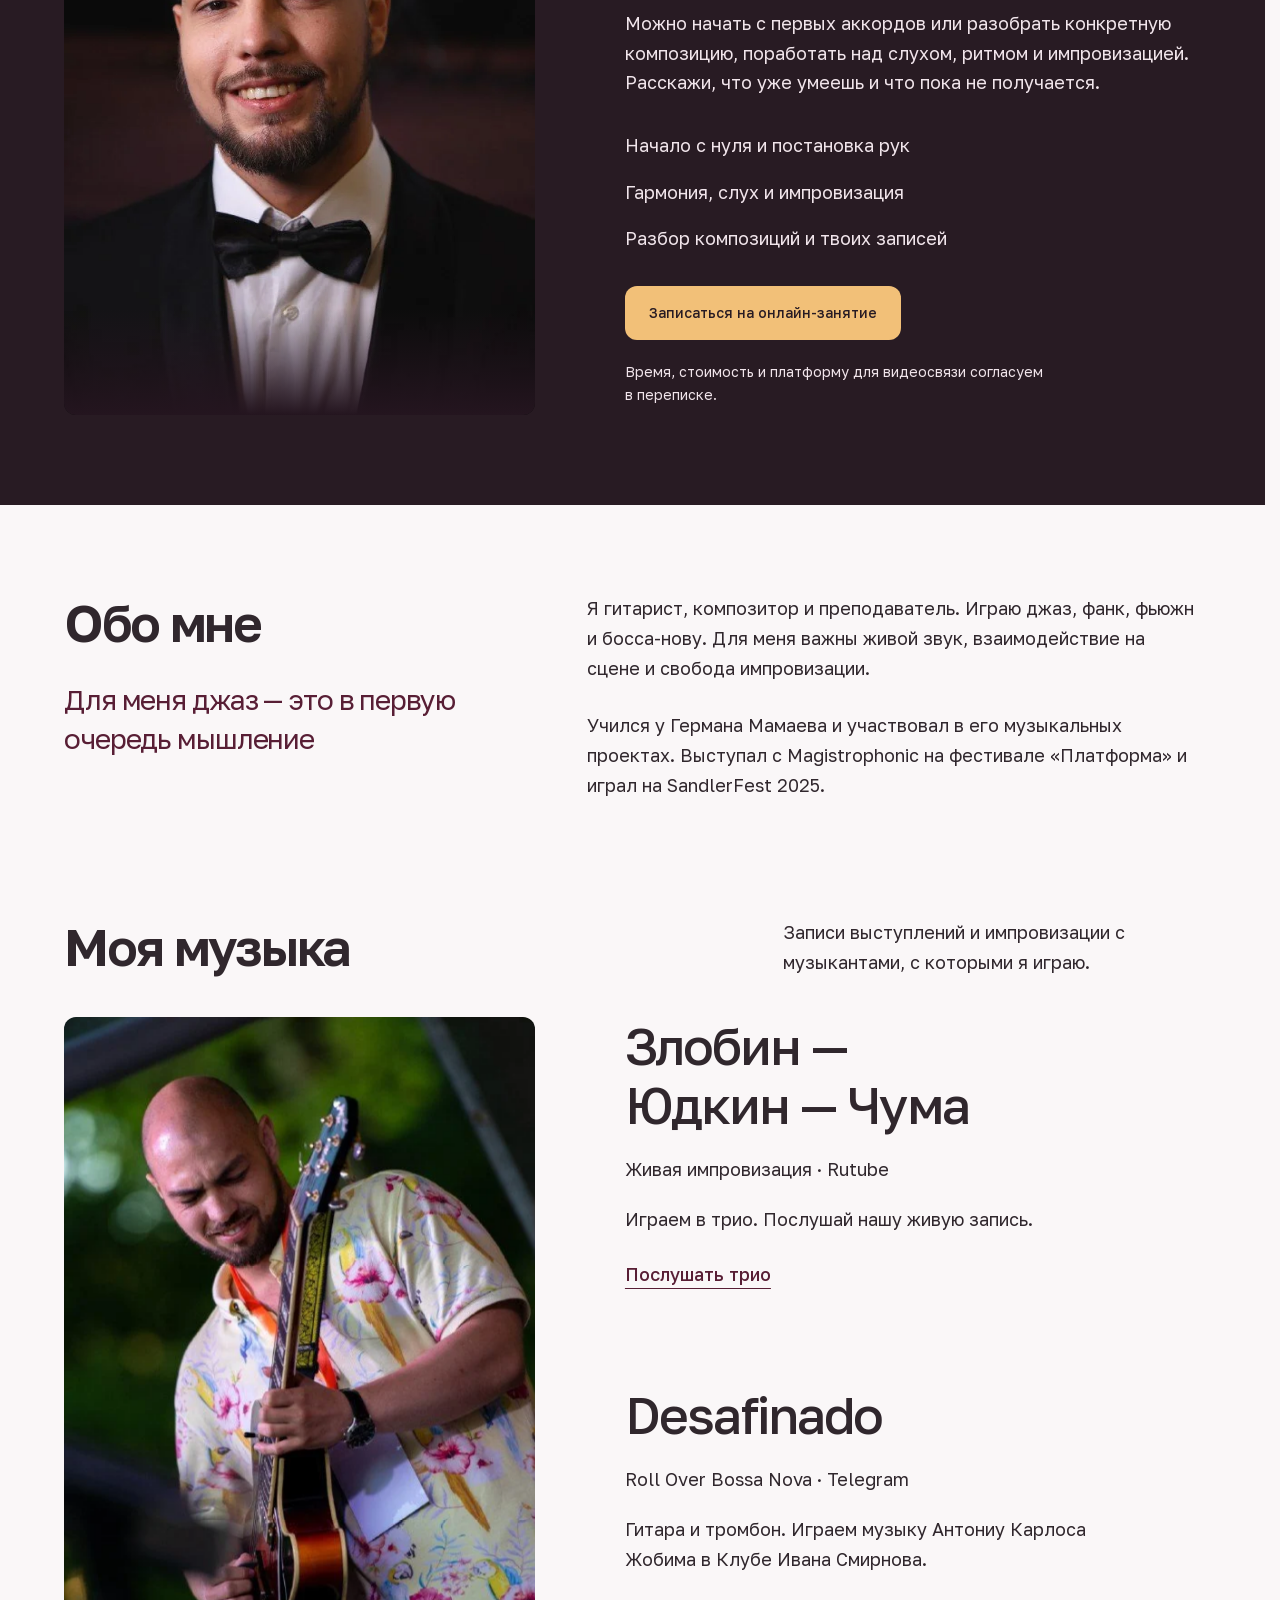
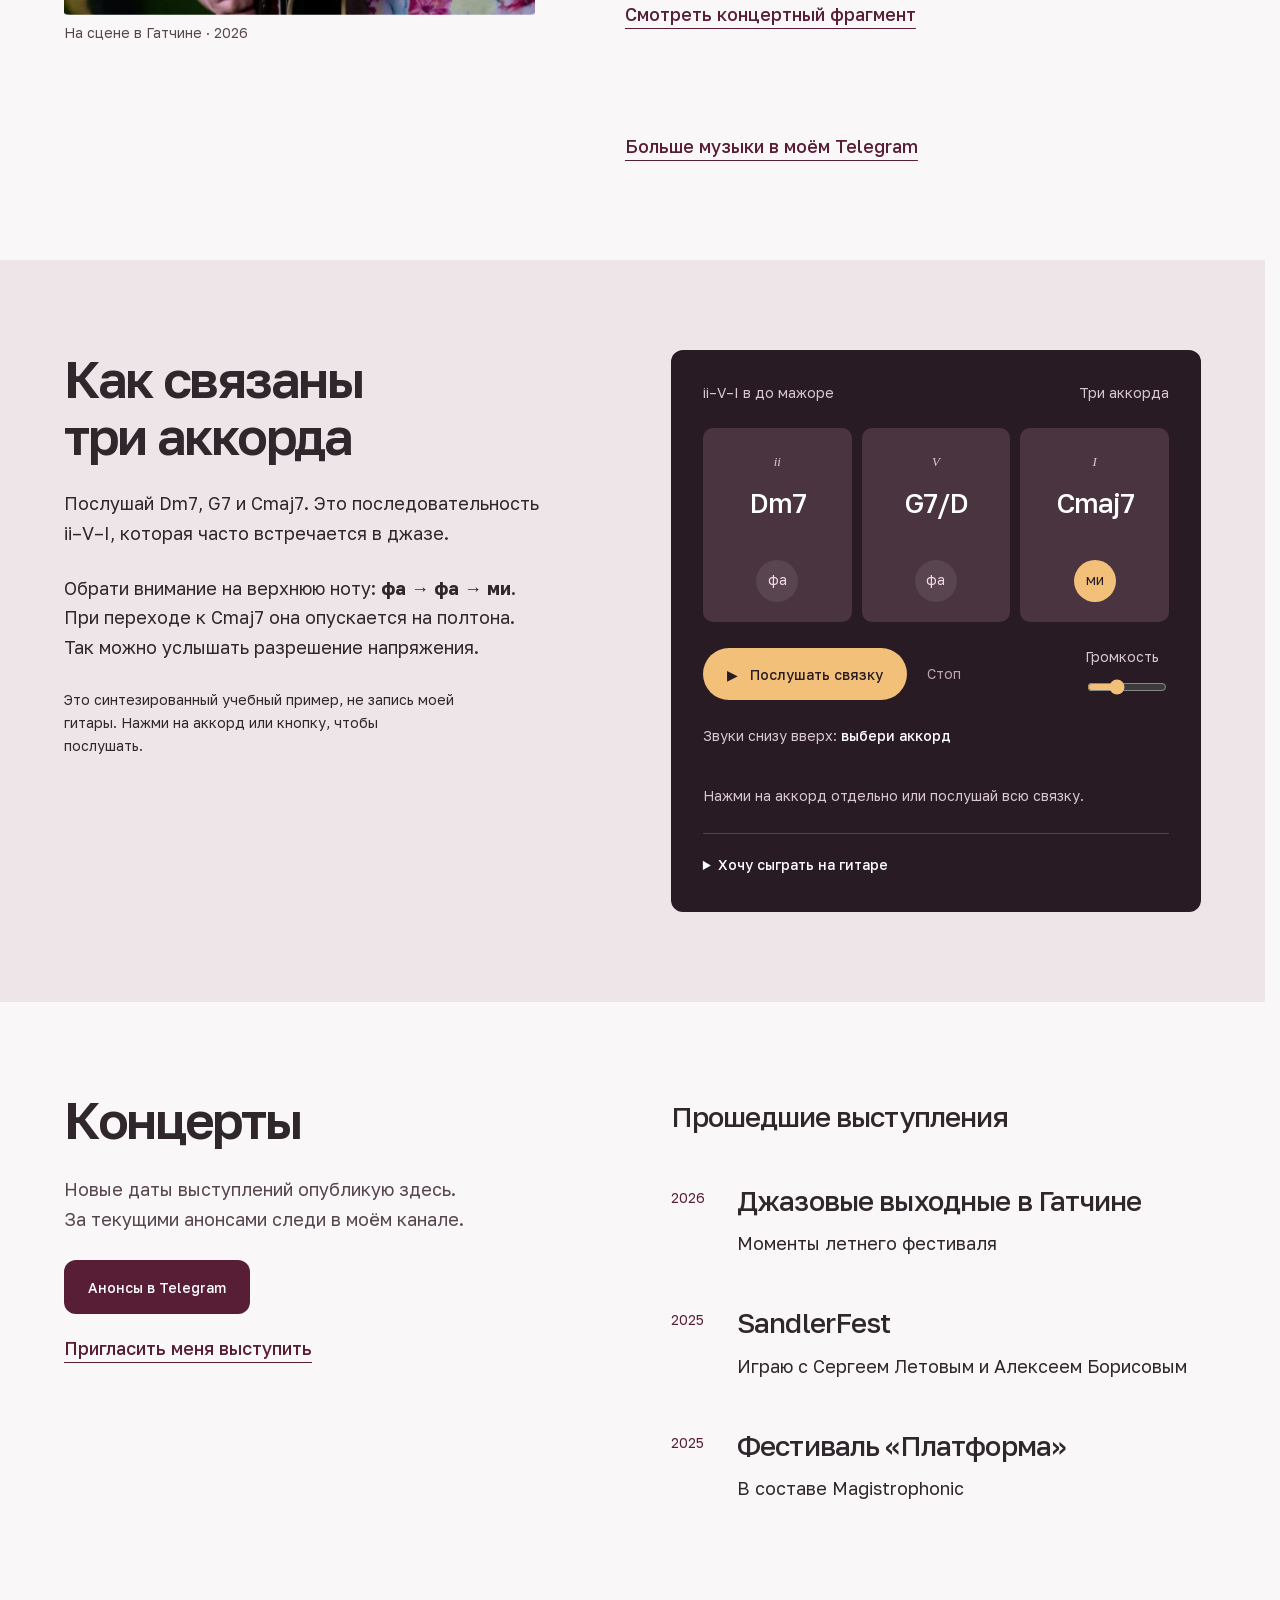
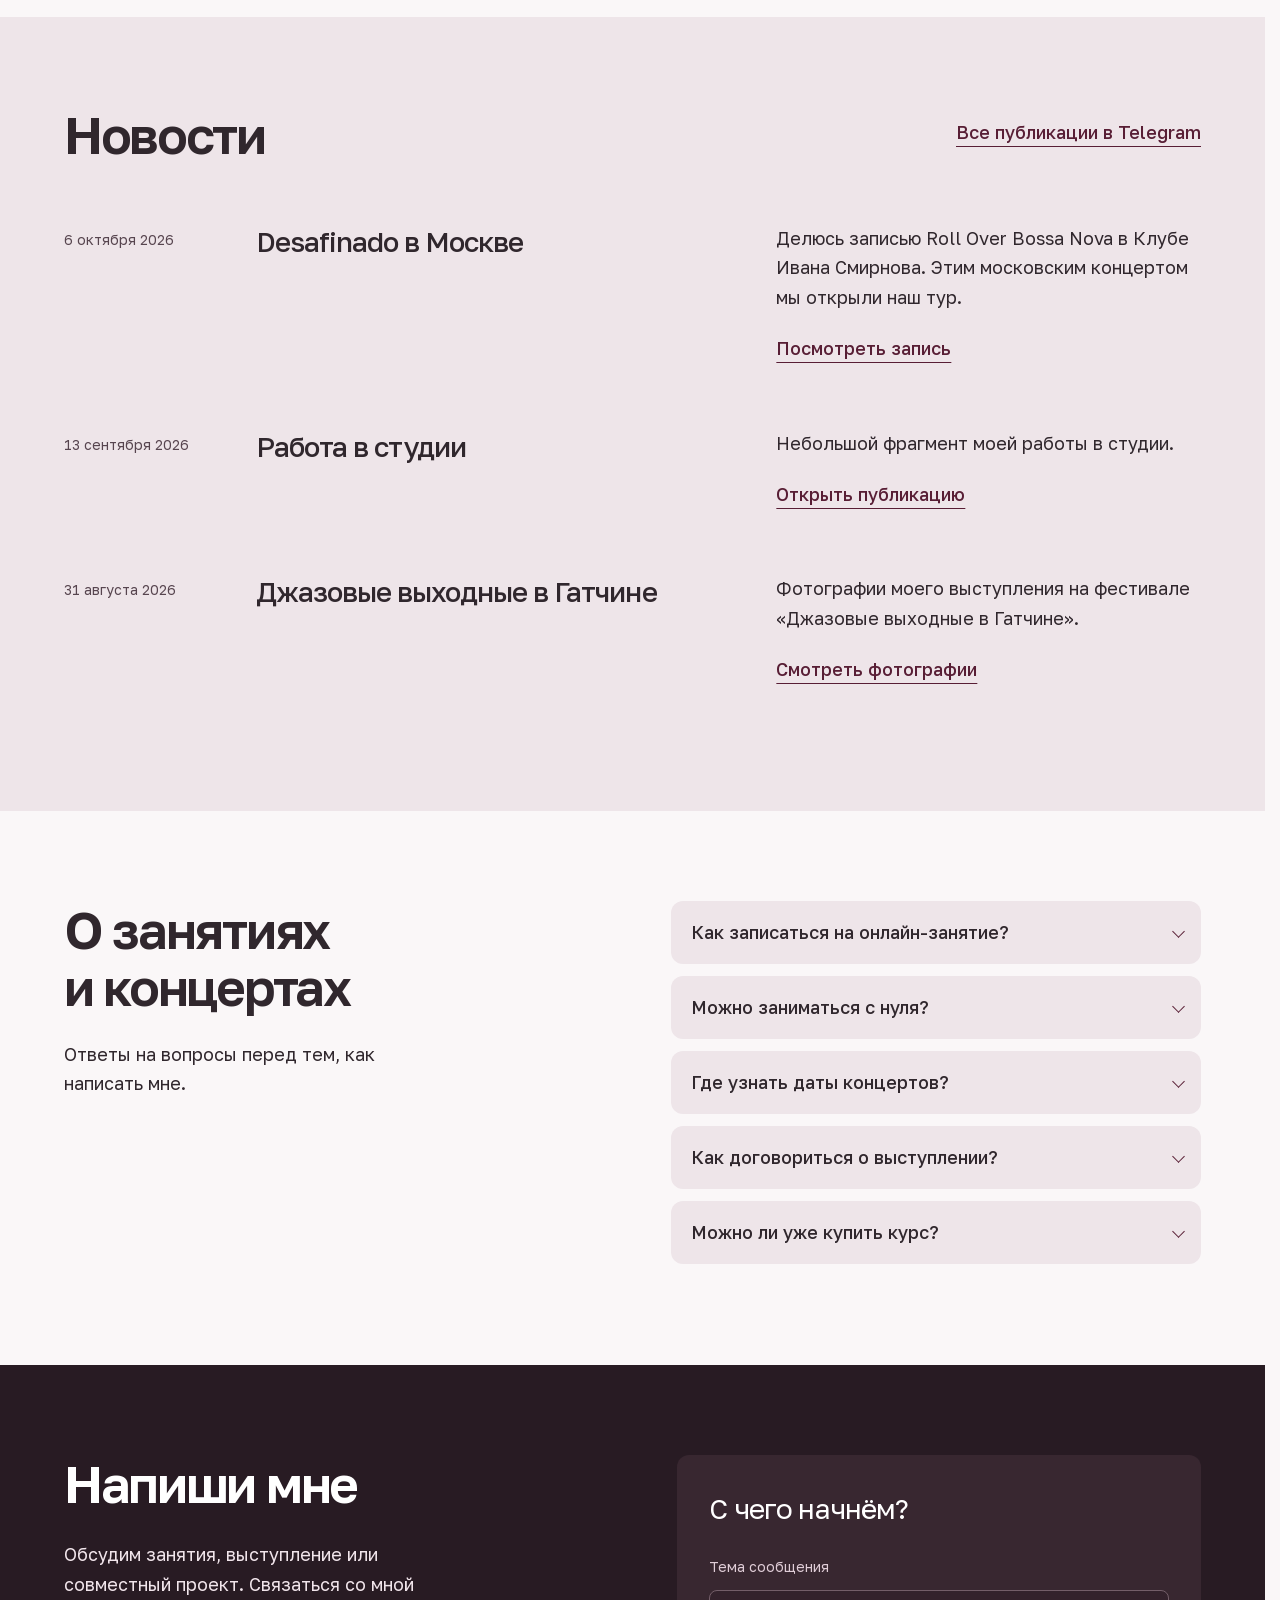
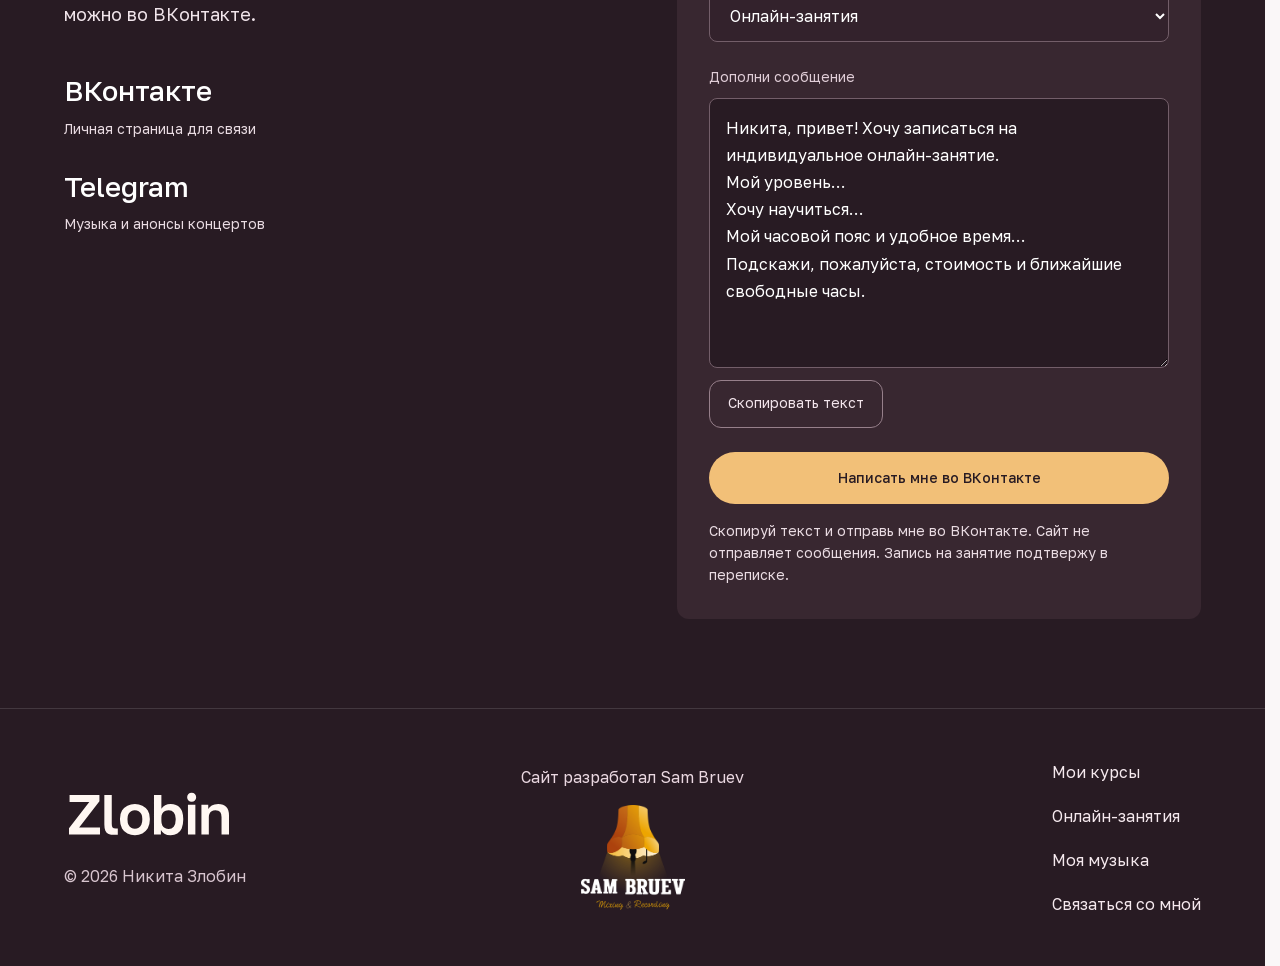
==== commit bd0152ae: "Remove oversized hero height and preserve the guitar framing" ====
--- a/index.html
+++ b/index.html
@@ -11,7 +11,7 @@
 <meta property="og:type" content="website">
 <title>Никита Злобин — гитарист, композитор, преподаватель | Zlobin Music</title>
 <link rel="icon" href="assets/favicon.svg?v=wordmark-20261019" type="image/svg+xml">
-<link rel="stylesheet" href="styles.css?v=footer-layout-20261019">
+<link rel="stylesheet" href="styles.css?v=hero-spacing-20261019">
 <script src="site.js?v=transitions-20261019" defer></script>
 <script src="app.js?v=pathways-20261018" defer></script>
 </head>
--- a/styles.css
+++ b/styles.css
@@ -551,11 +551,12 @@
 /* Photograph: right two thirds. Fade spans 33.333–57.633% (24.3vw, three times 8.1vw). */
 @media(min-width:901px){
  .artist-opening{position:relative}
- .opening-layout{display:flex;align-items:center;max-width:none;height:max(660px,70.1vw);padding:50px 0 50px 5vw;margin:0}
+ .opening-layout{display:flex;align-items:center;max-width:none;height:auto;padding:48px 0 48px 5vw;margin:0}
  .opening-copy{position:relative;z-index:1;width:27vw;max-width:500px;padding:0}
  .opening-copy h1{font-size:clamp(72px,7vw,108px)}
  .opening-portrait{position:absolute;inset:0 0 0 auto;width:66.666667%;height:100%;max-width:none;aspect-ratio:auto;mask-image:linear-gradient(90deg,transparent 0%,#0000000d 5%,#00000040 12%,#000000a6 22%,#000000eb 30%,#000 36.45%);mask-composite:add}
- .opening-portrait img{object-position:50% 52%}
+ .opening-portrait{container-type:size;background:var(--wine-dark)}
+ .opening-portrait img{position:absolute;inset:0 0 0 auto;width:min(100%,92cqh);height:100%;object-fit:cover;object-position:right 48%;mask-image:linear-gradient(90deg,transparent,#000 18%)}
 }
 @media(min-width:901px) and (max-width:1100px){
  .opening-layout{padding-left:4vw}
@@ -610,7 +611,7 @@
 .opening-actions{gap:12px 24px;margin-top:28px}
 .opening-listen{color:#fff;white-space:normal}
 @media(min-width:901px){
- .opening-layout{height:auto;min-height:max(660px,70.1vw);align-items:flex-start;padding-top:clamp(64px,10svh,120px);padding-bottom:64px}
+ .opening-layout{height:auto;min-height:clamp(640px,calc(100svh - 84px),760px);align-items:center;padding-block:48px}
  .opening-copy{max-width:500px;width:27vw}
  .opening-copy h1{font-size:var(--type-display)}
 }
